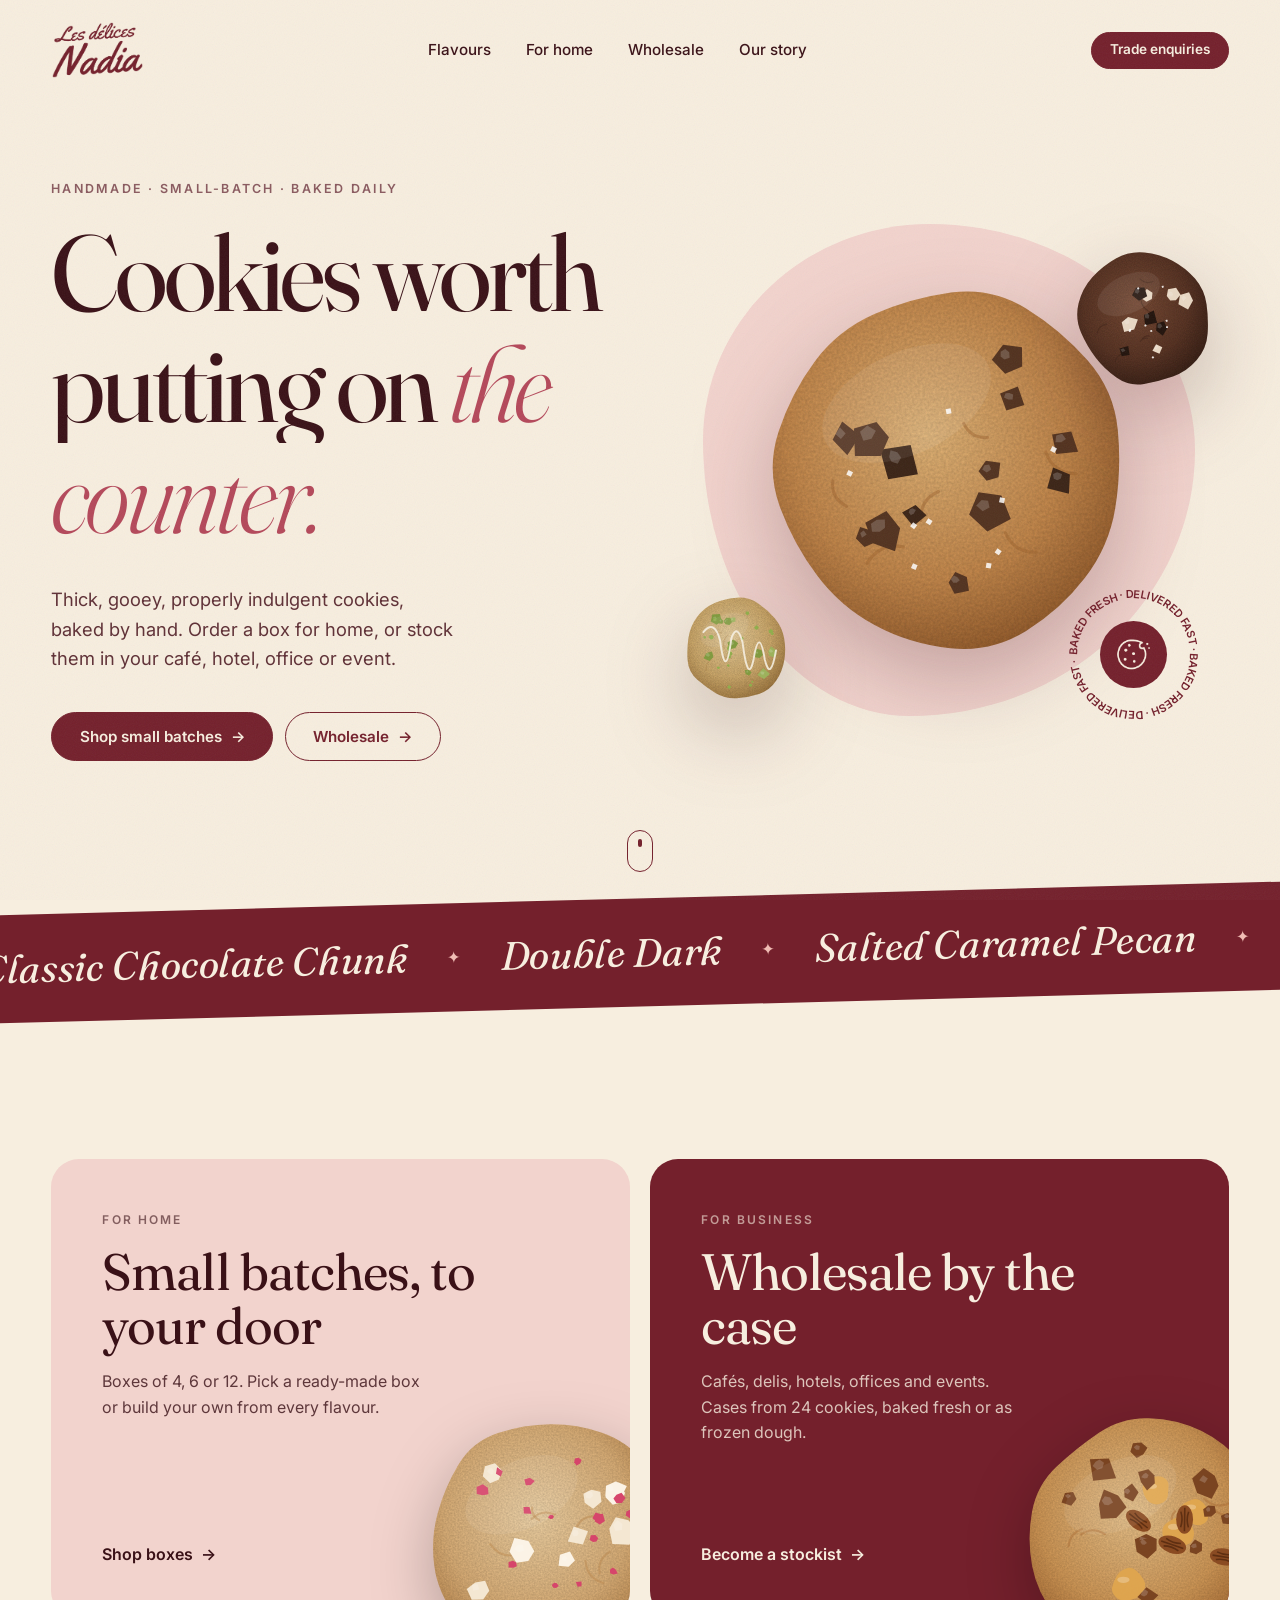
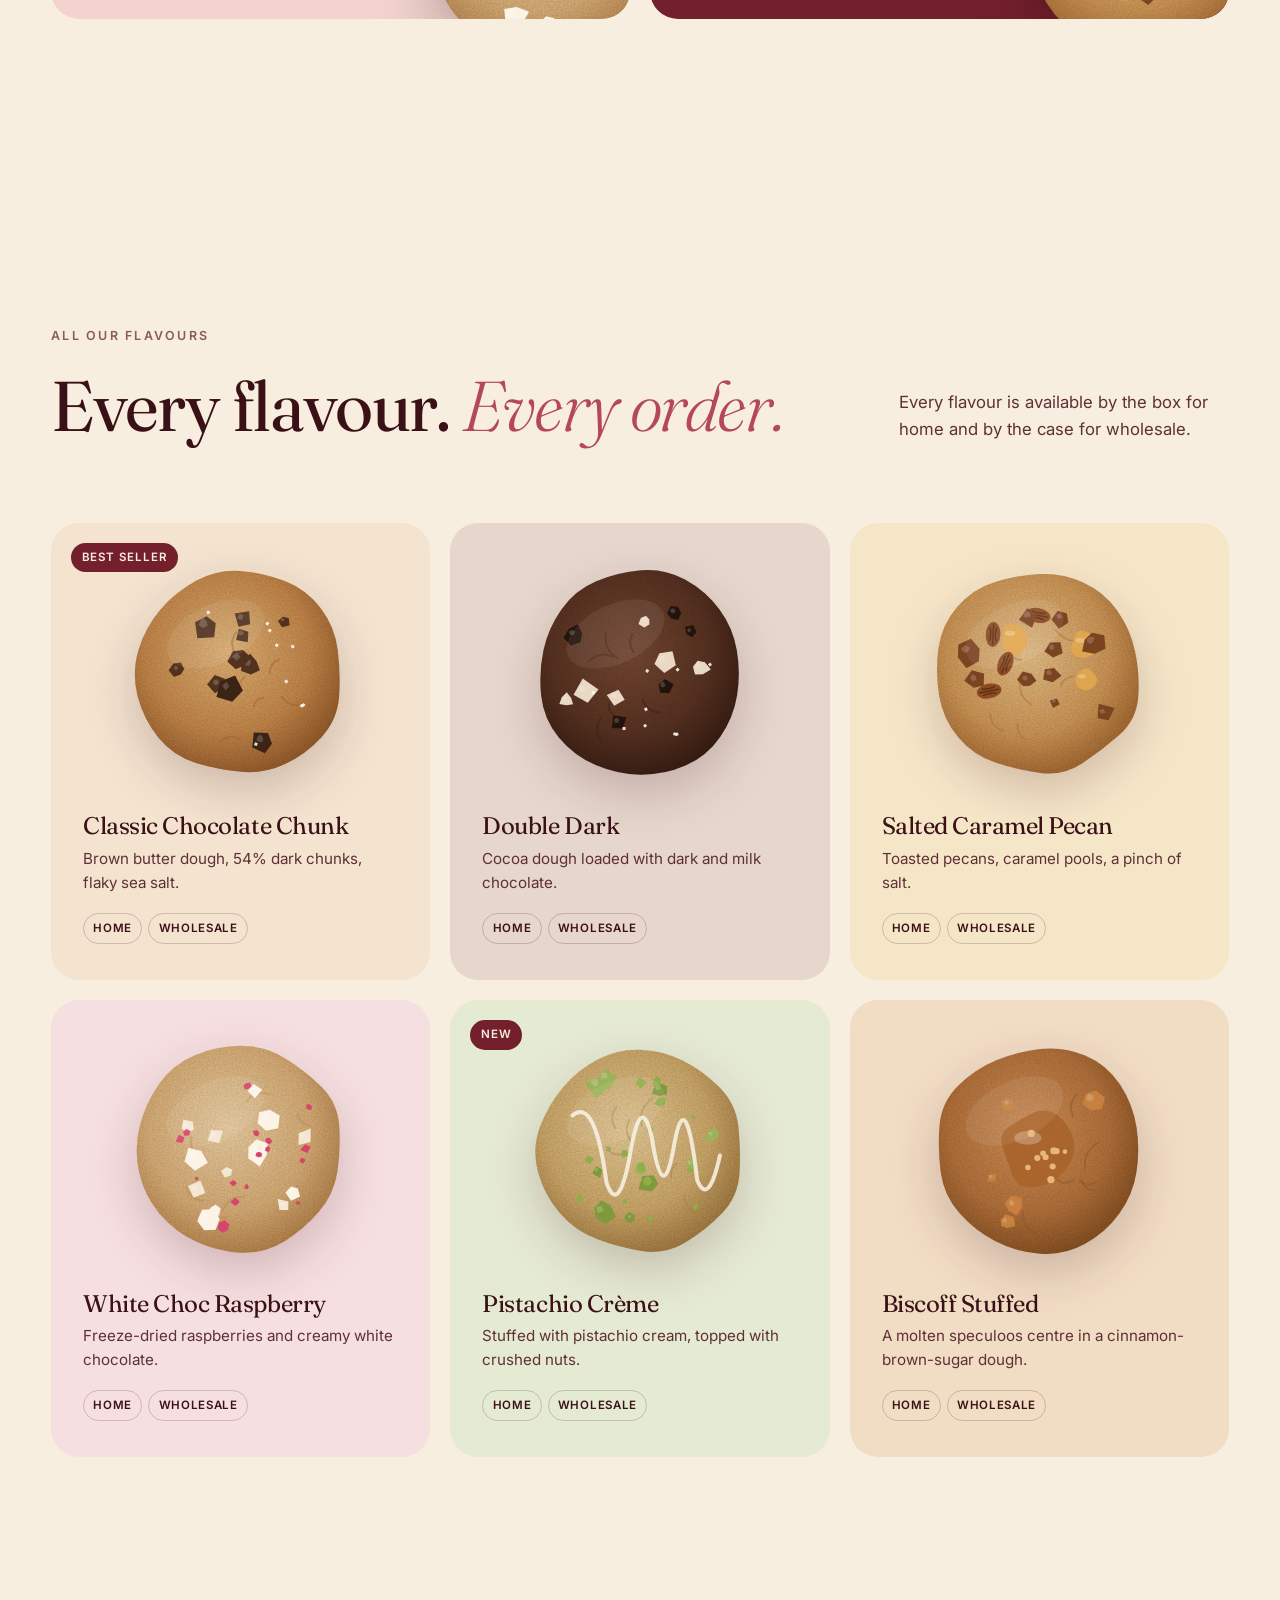
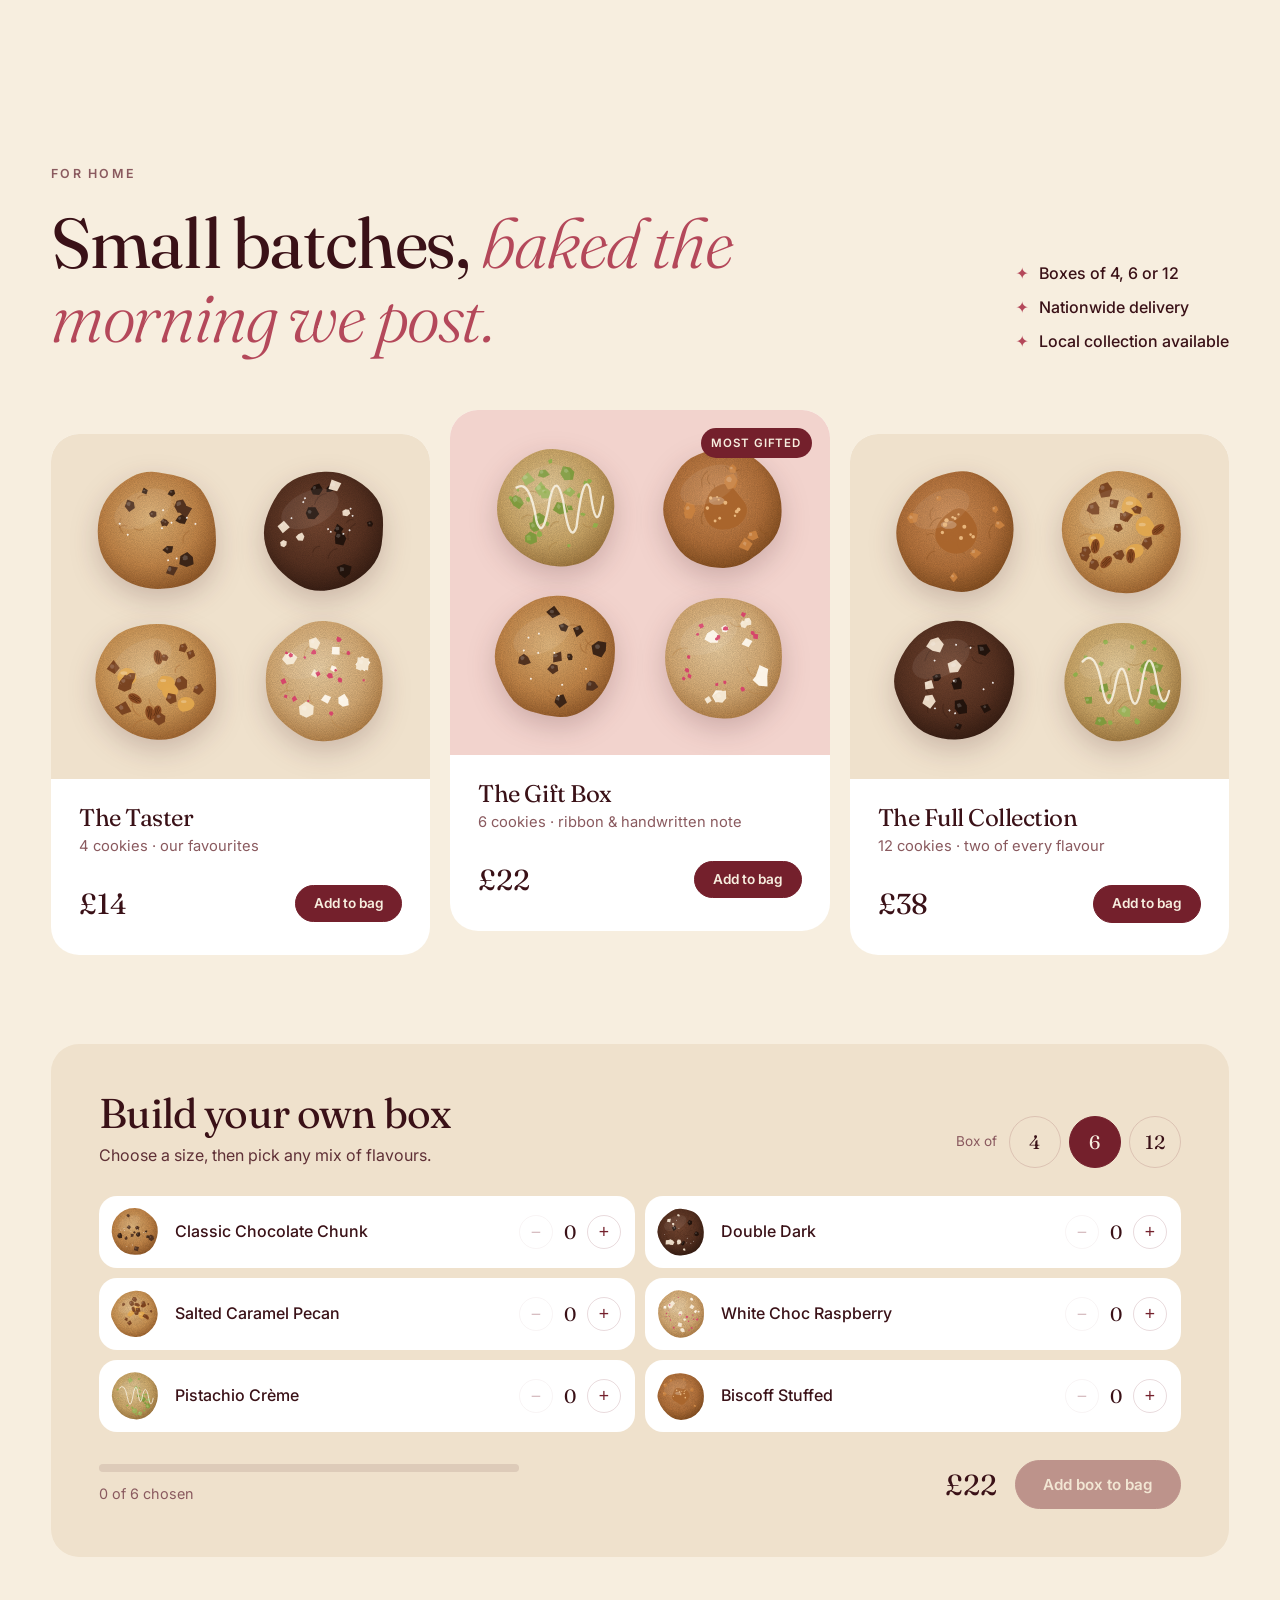
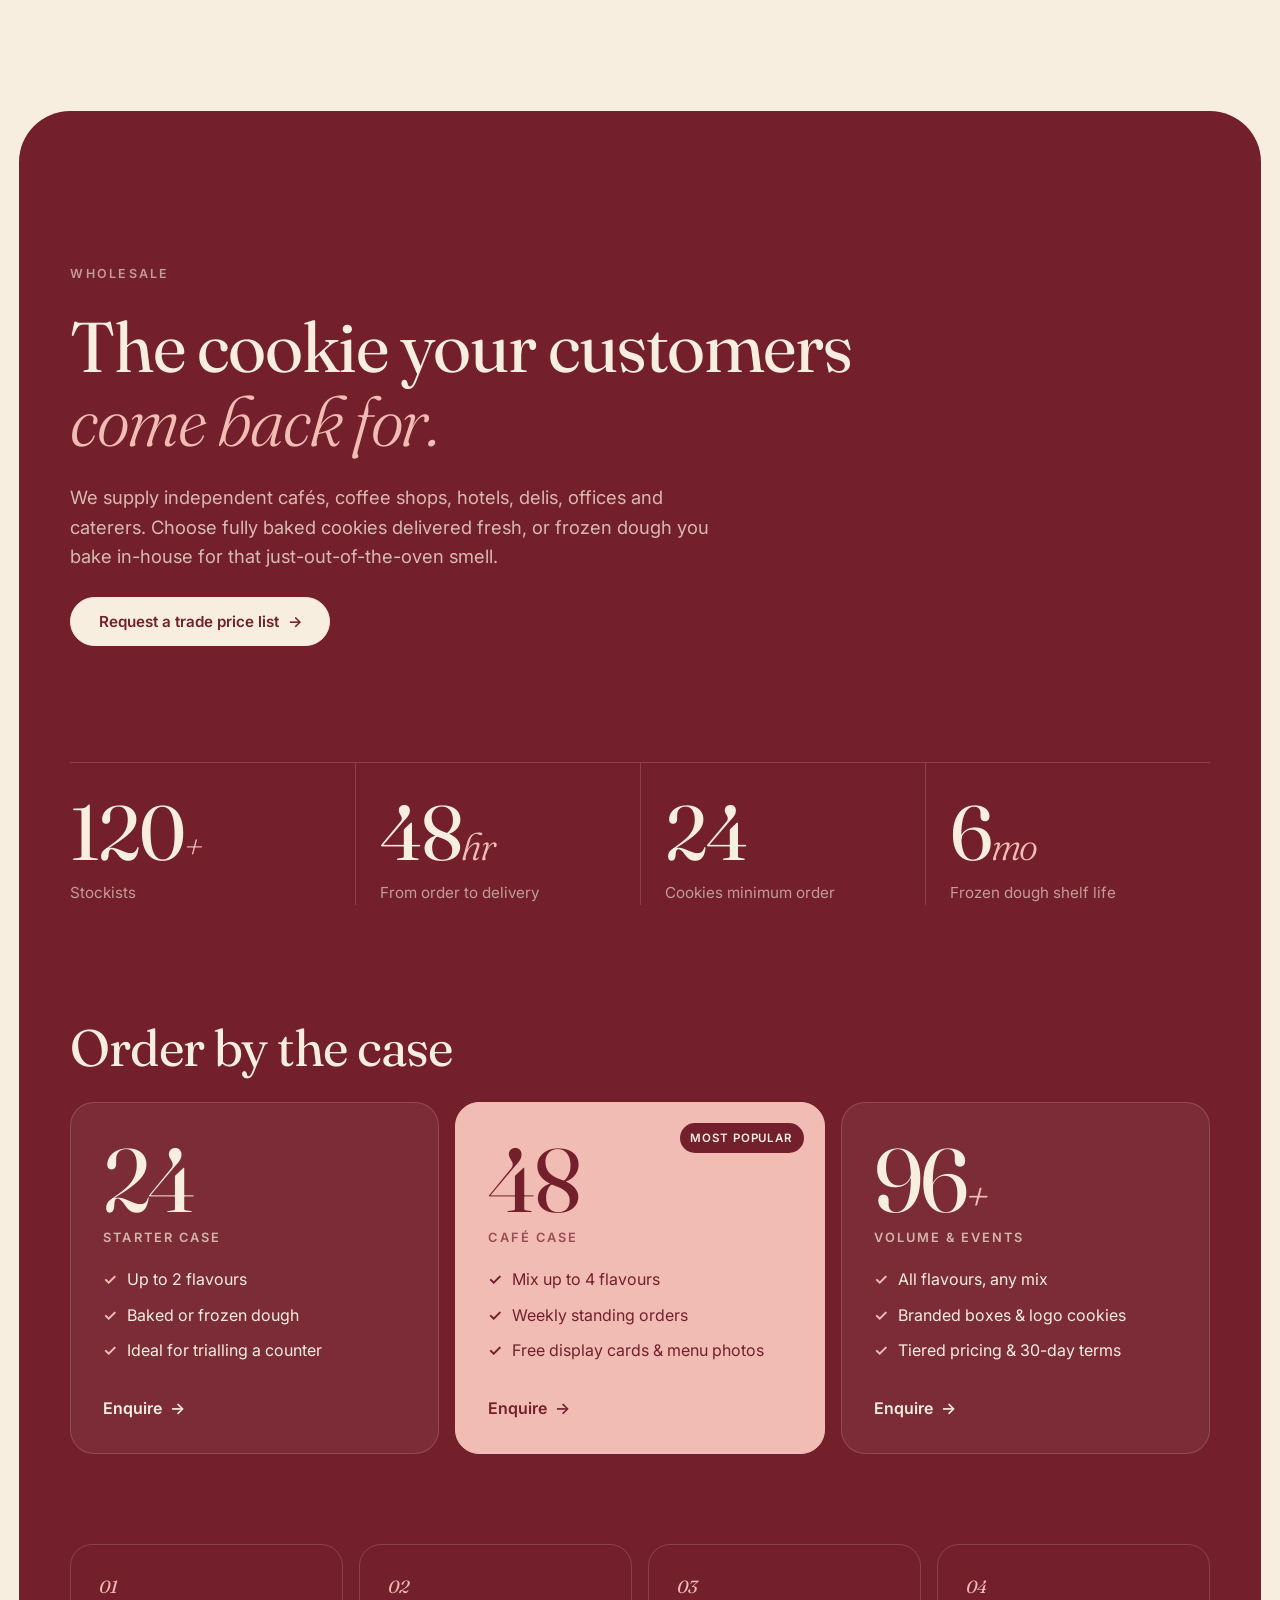
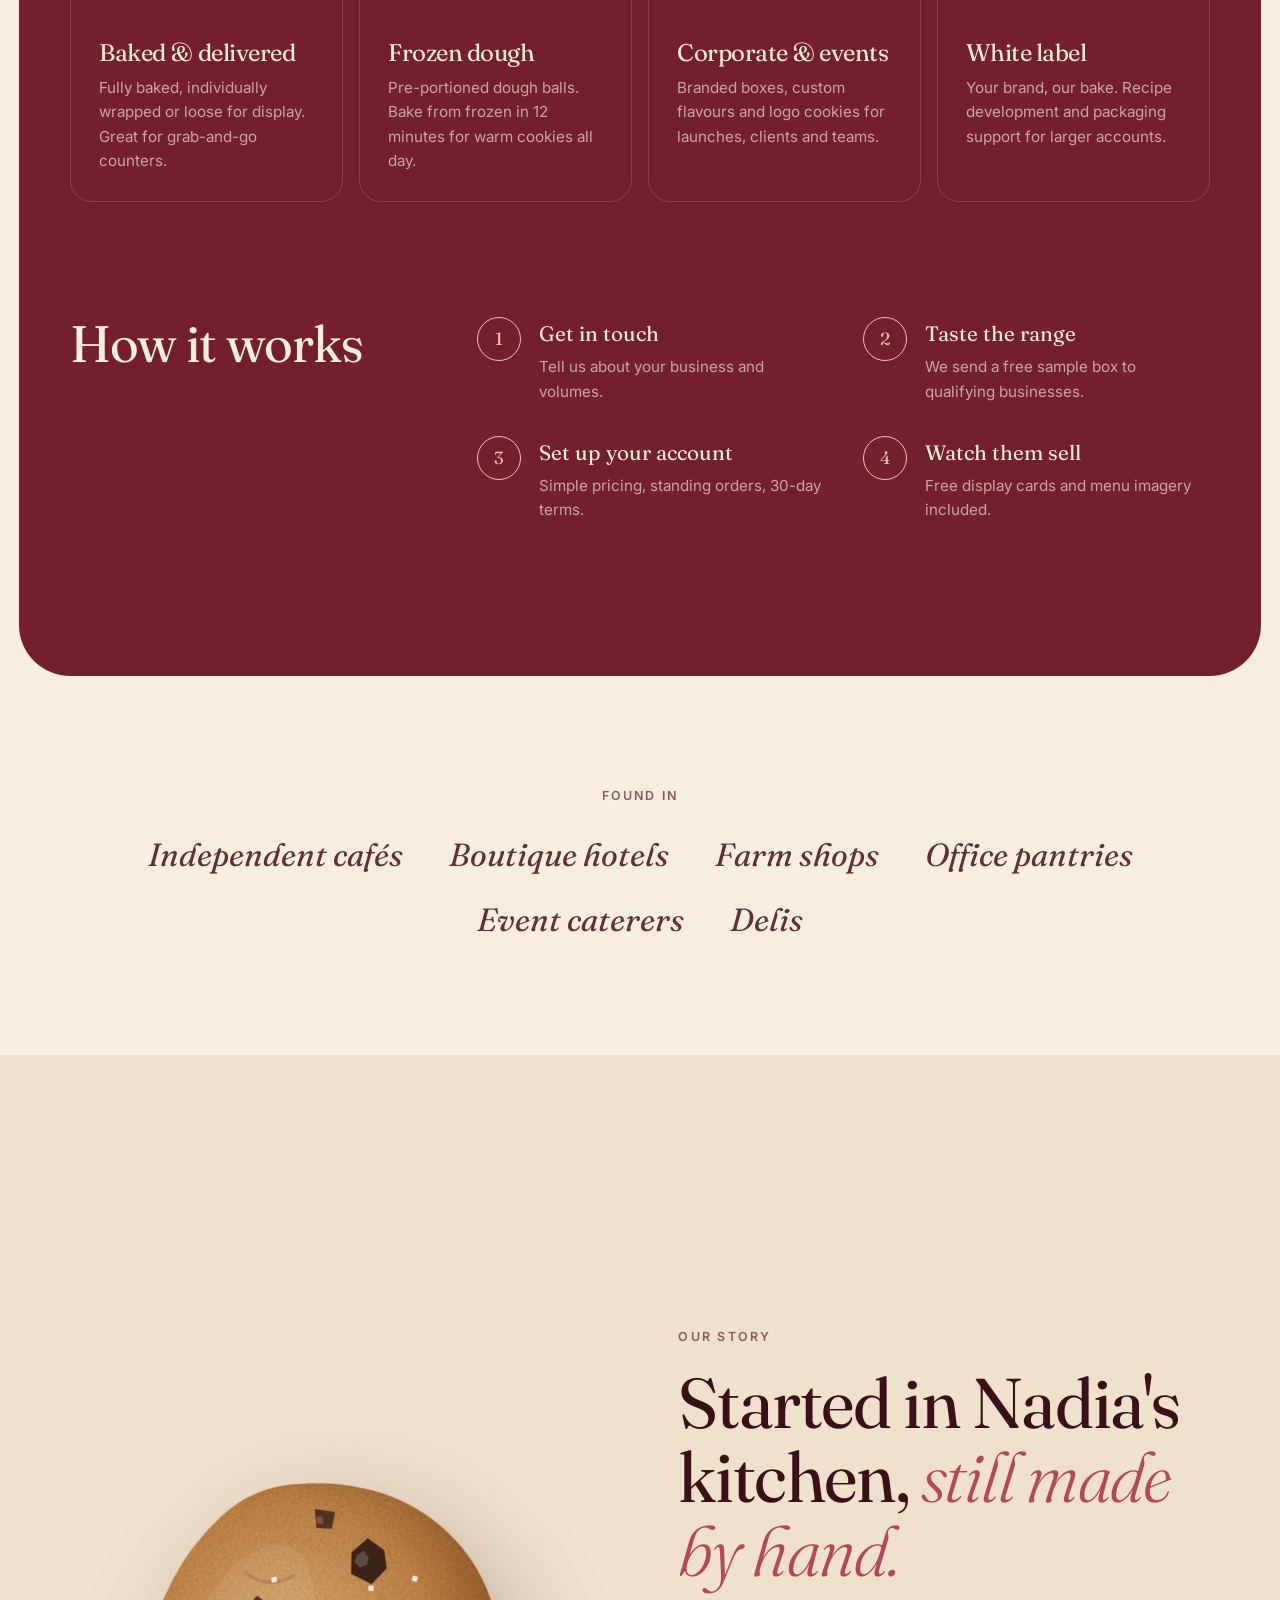
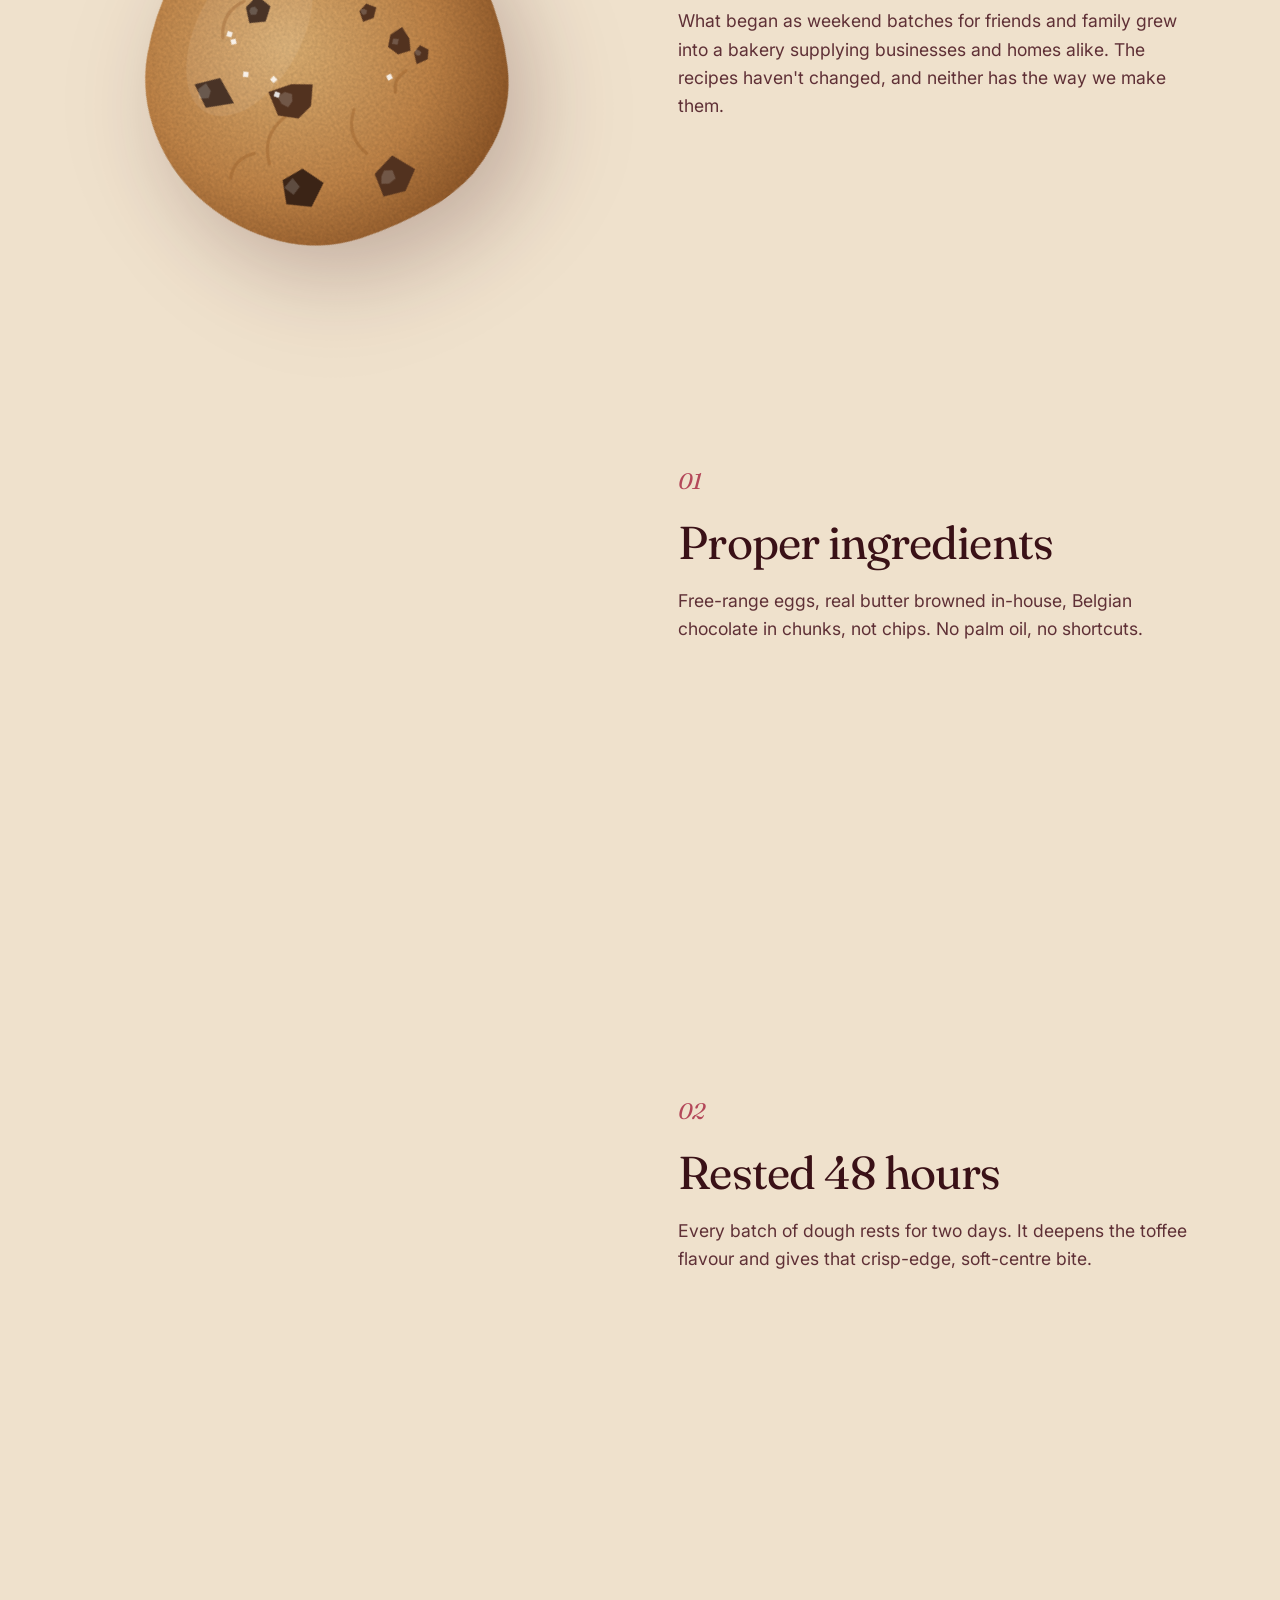
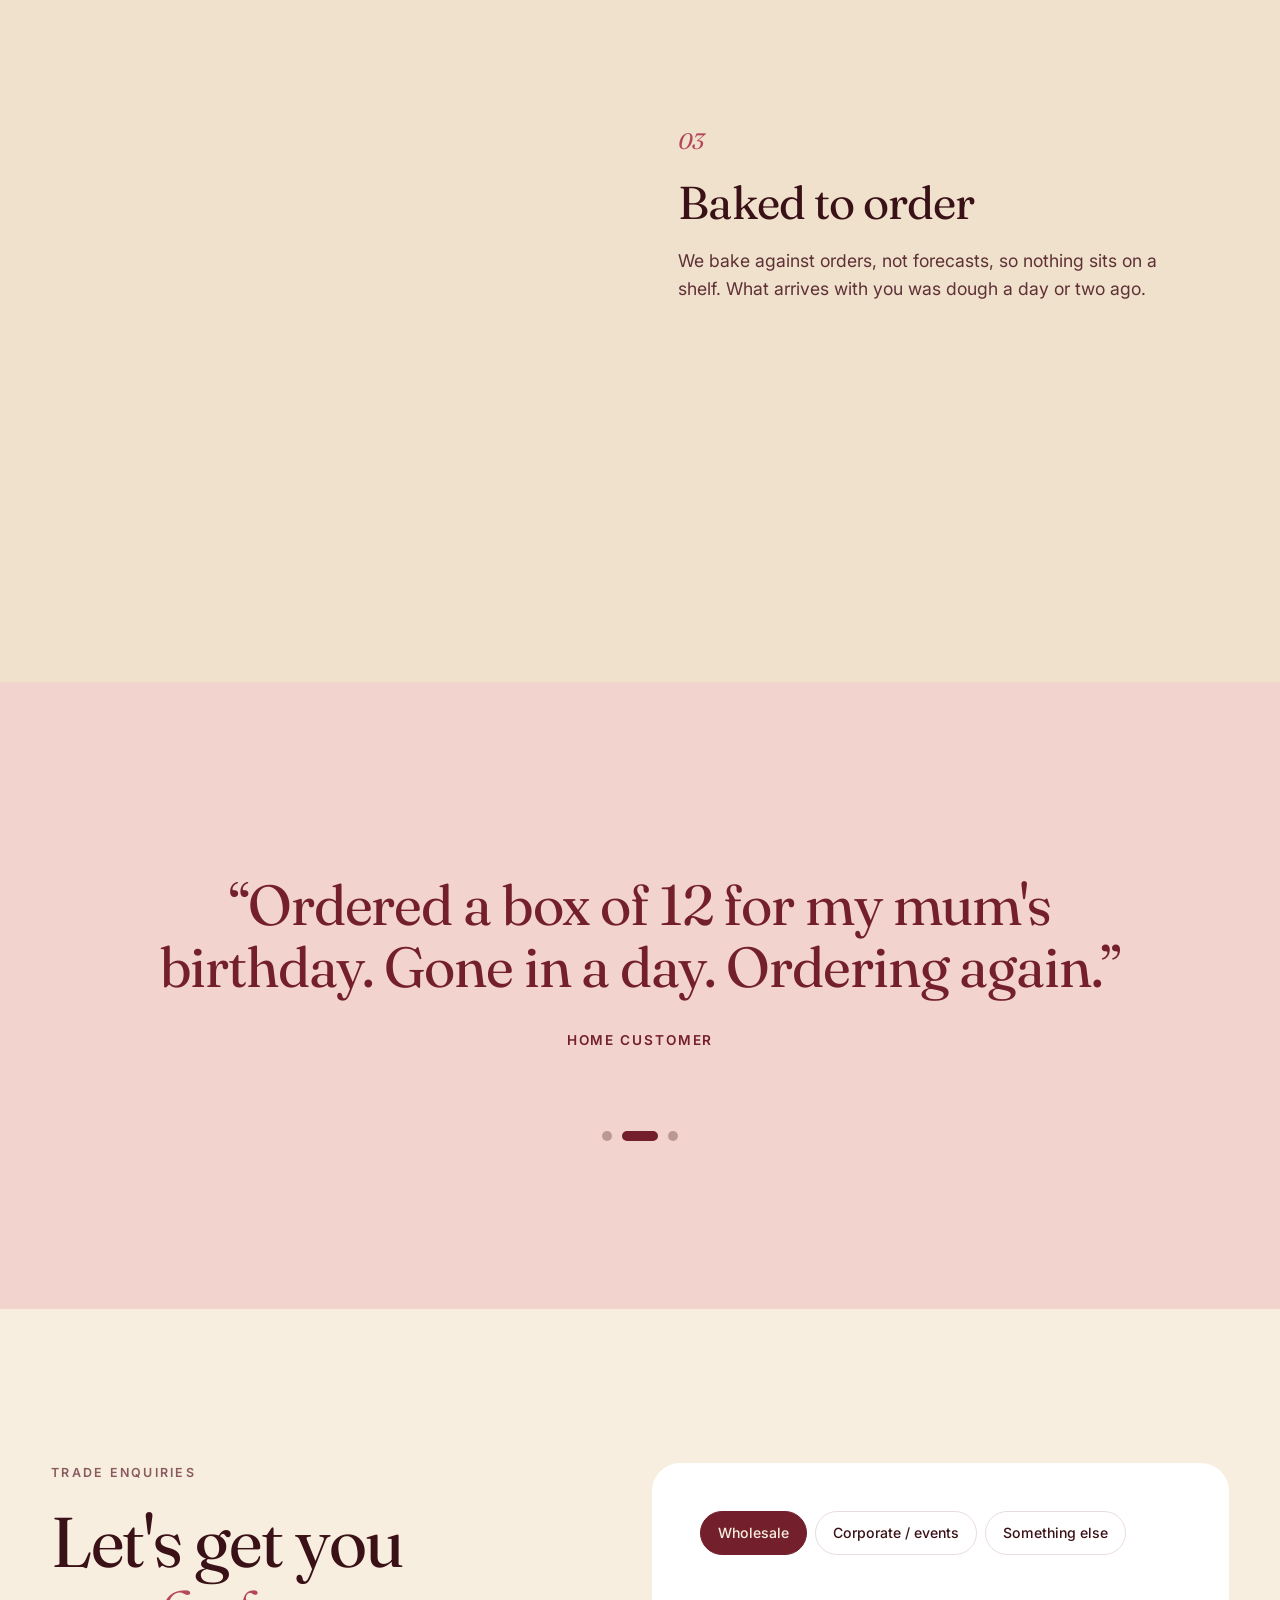
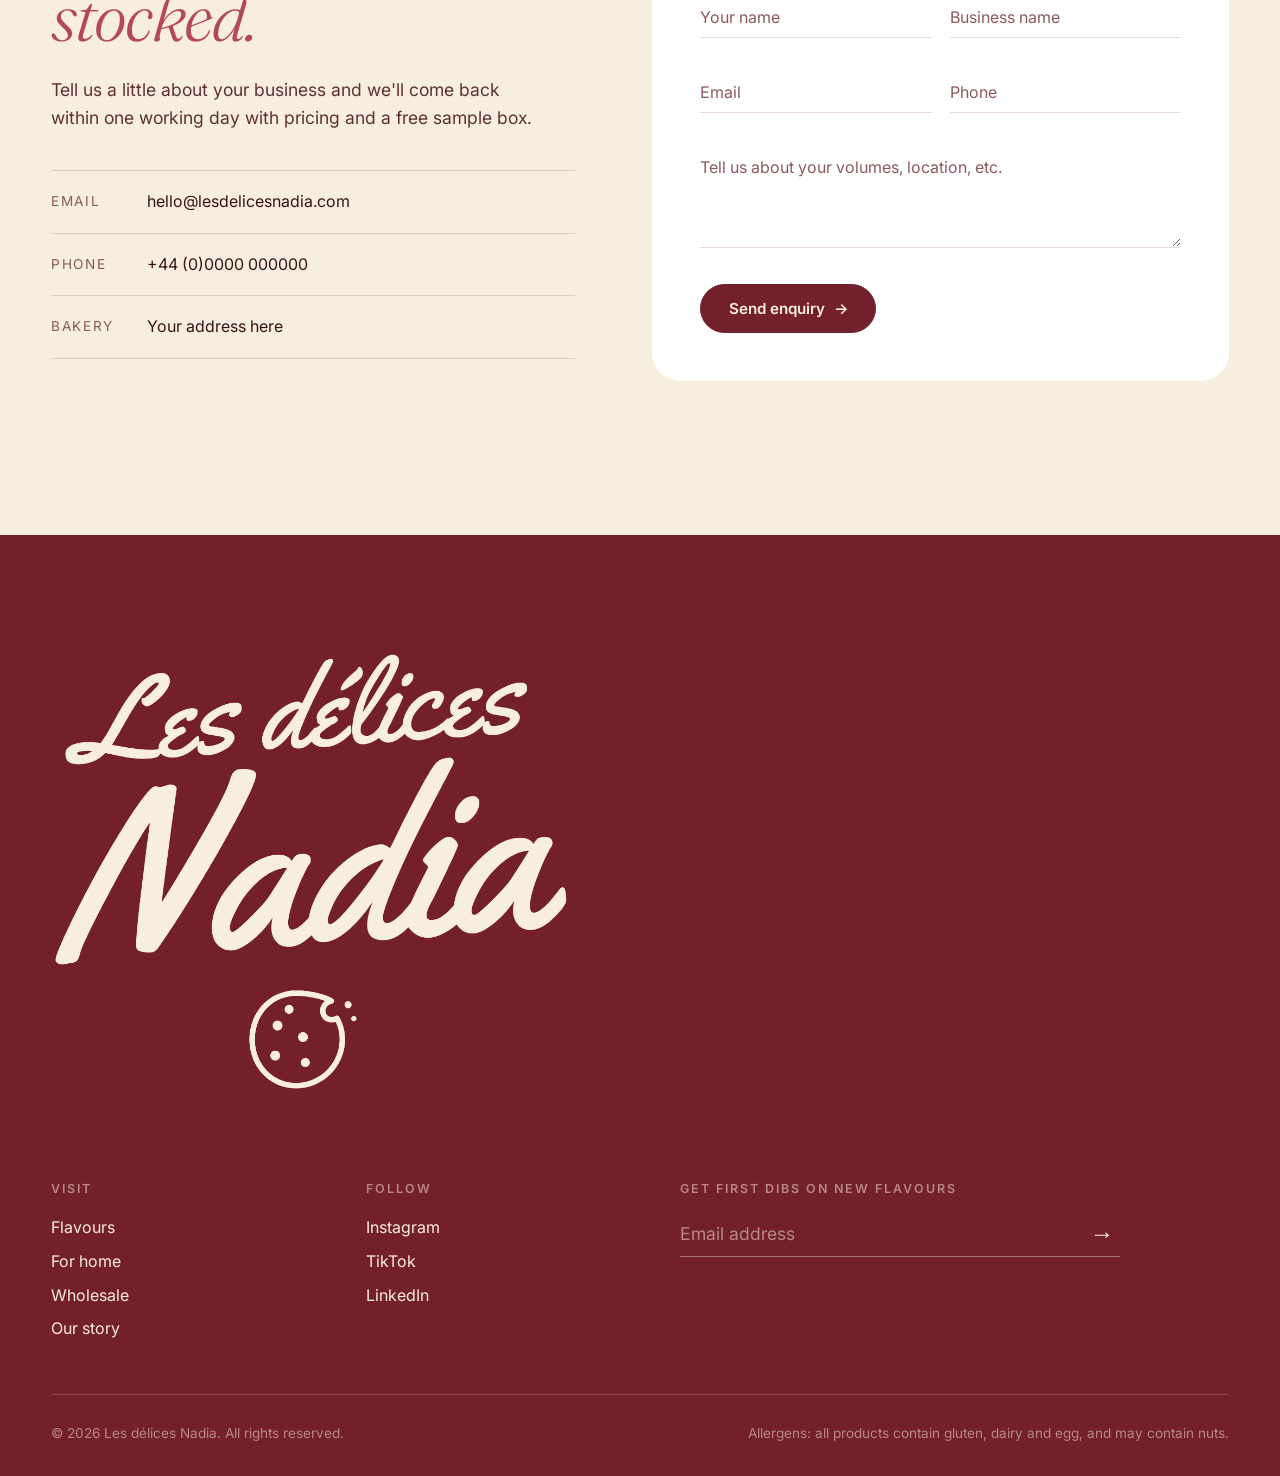
==== index.html @ d11af2ef "Apply Les délices Nadia logo and burgundy/cream brand palette - Extract wordmark, cookie icon and fu" ====
<!doctype html>
<html lang="en">
<head>
  <meta charset="utf-8">
  <meta name="viewport" content="width=device-width, initial-scale=1">
  <title>Les délices Nadia — Handmade cookies for home &amp; business</title>
  <meta name="description" content="Handmade, small-batch cookies from Les délices Nadia. Order a box for home, or stock them in your café, hotel, office or event with our wholesale range.">
  <link rel="preconnect" href="https://fonts.googleapis.com">
  <link rel="preconnect" href="https://fonts.gstatic.com" crossorigin>
  <link href="https://fonts.googleapis.com/css2?family=Fraunces:ital,opsz,wght@0,9..144,300..800;1,9..144,300..800&family=Inter:wght@400;500;600&display=swap" rel="stylesheet">
  <link rel="stylesheet" href="styles.css">
  <link rel="icon" type="image/png" href="assets/favicon.png">
  <link rel="apple-touch-icon" href="assets/apple-touch-icon.png">
  <meta name="theme-color" content="#74202c">
</head>
<body>

  <!-- Intro loader -->
  <div class="loader" aria-hidden="true">
    <span class="logo-mark logo-mark--word loader__word"></span>
    <span class="logo-mark logo-mark--icon loader__icon"></span>
  </div>

  <!-- Navigation -->
  <header class="nav" id="top">
    <a href="#top" class="nav__logo" aria-label="Les délices Nadia, back to top"><span class="logo-mark logo-mark--word"></span></a>
    <nav class="nav__links" aria-label="Main">
      <a href="#flavours">Flavours</a>
      <a href="#home">For home</a>
      <a href="#wholesale">Wholesale</a>
      <a href="#story">Our story</a>
    </nav>
    <a href="#contact" class="btn btn--dark btn--sm nav__cta">Trade enquiries</a>
    <button class="nav__burger" aria-label="Open menu" aria-expanded="false"><span></span><span></span></button>
  </header>

  <div class="menu" aria-hidden="true">
    <a href="#flavours">Flavours</a>
    <a href="#home">For home</a>
    <a href="#wholesale">Wholesale</a>
    <a href="#story">Our story</a>
    <a href="#contact">Trade enquiries</a>
  </div>

  <main>
    <!-- Hero -->
    <section class="hero">
      <div class="hero__copy">
        <p class="eyebrow reveal">Handmade · Small-batch · Baked daily</p>
        <h1 class="hero__title">
          <span class="line"><span>Cookies worth</span></span>
          <span class="line"><span>putting on <em>the</em></span></span>
          <span class="line"><span><em>counter.</em></span></span>
        </h1>
        <p class="hero__lede reveal">Thick, gooey, properly indulgent cookies, baked by hand. Order a box for home, or stock them in your café, hotel, office or event.</p>
        <div class="hero__ctas reveal">
          <a href="#home" class="btn btn--dark">Shop small batches <span class="arrow">→</span></a>
          <a href="#wholesale" class="btn btn--ghost">Wholesale <span class="arrow">→</span></a>
        </div>
      </div>
      <div class="hero__visual">
        <div class="hero__blob"></div>
        <div class="hero__cookie hero__cookie--main" data-cookie="classic" data-size="420"></div>
        <div class="hero__cookie hero__cookie--a" data-cookie="double" data-size="150"></div>
        <div class="hero__cookie hero__cookie--b" data-cookie="pistachio" data-size="110"></div>
        <div class="hero__badge">
          <svg viewBox="0 0 200 200" class="hero__badge-text">
            <defs><path id="circle" d="M100,100 m-78,0 a78,78 0 1,1 156,0 a78,78 0 1,1 -156,0"/></defs>
            <text textLength="485" lengthAdjust="spacing"><textPath href="#circle" textLength="485" lengthAdjust="spacing">baked fresh · delivered fast · baked fresh · delivered fast ·</textPath></text>
          </svg>
          <span class="hero__badge-mid"><span class="logo-mark logo-mark--icon"></span></span>
        </div>
      </div>
      <a href="#paths" class="hero__scroll" aria-label="Scroll down"><span></span></a>
    </section>

    <!-- Marquee -->
    <div class="marquee" aria-hidden="true">
      <div class="marquee__track">
        <span>Classic Chocolate Chunk</span><i>✦</i>
        <span>Double Dark</span><i>✦</i>
        <span>Salted Caramel Pecan</span><i>✦</i>
        <span>White Choc Raspberry</span><i>✦</i>
        <span>Pistachio Crème</span><i>✦</i>
        <span>Biscoff Stuffed</span><i>✦</i>
        <span>Classic Chocolate Chunk</span><i>✦</i>
        <span>Double Dark</span><i>✦</i>
        <span>Salted Caramel Pecan</span><i>✦</i>
        <span>White Choc Raspberry</span><i>✦</i>
        <span>Pistachio Crème</span><i>✦</i>
        <span>Biscoff Stuffed</span><i>✦</i>
      </div>
    </div>

    <!-- Two paths -->
    <section class="paths" id="paths">
      <a href="#home" class="path path--home reveal">
        <span class="path__tag">For home</span>
        <h2>Small batches, to your door</h2>
        <p>Boxes of 4, 6 or 12. Pick a ready-made box or build your own from every flavour.</p>
        <span class="path__link">Shop boxes <span class="arrow">→</span></span>
        <div class="path__cookie" data-cookie="raspberry" data-size="220"></div>
      </a>
      <a href="#wholesale" class="path path--trade reveal">
        <span class="path__tag">For business</span>
        <h2>Wholesale by the case</h2>
        <p>Cafés, delis, hotels, offices and events. Cases from 24 cookies, baked fresh or as frozen dough.</p>
        <span class="path__link">Become a stockist <span class="arrow">→</span></span>
        <div class="path__cookie" data-cookie="caramel" data-size="220"></div>
      </a>
    </section>

    <!-- All flavours -->
    <section class="cookies" id="flavours">
      <div class="section-head section-head--split">
        <div>
          <p class="eyebrow reveal">All our flavours</p>
          <h2 class="reveal">Every flavour. <em>Every order.</em></h2>
        </div>
        <p class="section-head__note reveal">Every flavour is available by the box for home and by the case for wholesale.</p>
      </div>
      <div class="cookie-grid">
        <article class="cookie-card reveal" style="--tint:#f3e3cf">
          <div class="cookie-card__img" data-cookie="classic" data-size="220"></div>
          <h3>Classic Chocolate Chunk</h3>
          <p>Brown butter dough, 54% dark chunks, flaky sea salt.</p>
          <div class="cookie-card__avail"><span>Home</span><span>Wholesale</span></div>
          <span class="cookie-card__tag">Best seller</span>
        </article>
        <article class="cookie-card reveal" style="--tint:#e6d6cc">
          <div class="cookie-card__img" data-cookie="double" data-size="220"></div>
          <h3>Double Dark</h3>
          <p>Cocoa dough loaded with dark and milk chocolate.</p>
          <div class="cookie-card__avail"><span>Home</span><span>Wholesale</span></div>
        </article>
        <article class="cookie-card reveal" style="--tint:#f6e6c8">
          <div class="cookie-card__img" data-cookie="caramel" data-size="220"></div>
          <h3>Salted Caramel Pecan</h3>
          <p>Toasted pecans, caramel pools, a pinch of salt.</p>
          <div class="cookie-card__avail"><span>Home</span><span>Wholesale</span></div>
        </article>
        <article class="cookie-card reveal" style="--tint:#f6dfe0">
          <div class="cookie-card__img" data-cookie="raspberry" data-size="220"></div>
          <h3>White Choc Raspberry</h3>
          <p>Freeze-dried raspberries and creamy white chocolate.</p>
          <div class="cookie-card__avail"><span>Home</span><span>Wholesale</span></div>
        </article>
        <article class="cookie-card reveal" style="--tint:#e5ead3">
          <div class="cookie-card__img" data-cookie="pistachio" data-size="220"></div>
          <h3>Pistachio Crème</h3>
          <p>Stuffed with pistachio cream, topped with crushed nuts.</p>
          <div class="cookie-card__avail"><span>Home</span><span>Wholesale</span></div>
          <span class="cookie-card__tag">New</span>
        </article>
        <article class="cookie-card reveal" style="--tint:#f1dcc4">
          <div class="cookie-card__img" data-cookie="biscoff" data-size="220"></div>
          <h3>Biscoff Stuffed</h3>
          <p>A molten speculoos centre in a cinnamon-brown-sugar dough.</p>
          <div class="cookie-card__avail"><span>Home</span><span>Wholesale</span></div>
        </article>
      </div>
    </section>

    <!-- ============ FOR HOME (consumers, small batches) ============ -->
    <section class="shop" id="home">
      <div class="section-head section-head--split">
        <div>
          <p class="eyebrow reveal">For home</p>
          <h2 class="reveal">Small batches, <em>baked the morning we post.</em></h2>
        </div>
        <ul class="perks reveal">
          <li>Boxes of 4, 6 or 12</li>
          <li>Nationwide delivery</li>
          <li>Local collection available</li>
        </ul>
      </div>

      <div class="box-grid">
        <article class="box reveal">
          <div class="box__visual">
            <div data-cookie="classic" data-size="120"></div>
            <div data-cookie="double" data-size="120"></div>
            <div data-cookie="caramel" data-size="120"></div>
            <div data-cookie="raspberry" data-size="120"></div>
          </div>
          <div class="box__info">
            <h3>The Taster</h3>
            <p>4 cookies · our favourites</p>
            <div class="box__foot"><span class="box__price">£14</span><button class="btn btn--dark btn--sm add-btn" data-name="The Taster">Add to bag</button></div>
          </div>
        </article>
        <article class="box box--featured reveal">
          <span class="box__ribbon">Most gifted</span>
          <div class="box__visual">
            <div data-cookie="pistachio" data-size="120"></div>
            <div data-cookie="biscoff" data-size="120"></div>
            <div data-cookie="classic" data-size="120"></div>
            <div data-cookie="raspberry" data-size="120"></div>
          </div>
          <div class="box__info">
            <h3>The Gift Box</h3>
            <p>6 cookies · ribbon &amp; handwritten note</p>
            <div class="box__foot"><span class="box__price">£22</span><button class="btn btn--dark btn--sm add-btn" data-name="The Gift Box">Add to bag</button></div>
          </div>
        </article>
        <article class="box reveal">
          <div class="box__visual">
            <div data-cookie="biscoff" data-size="120"></div>
            <div data-cookie="caramel" data-size="120"></div>
            <div data-cookie="double" data-size="120"></div>
            <div data-cookie="pistachio" data-size="120"></div>
          </div>
          <div class="box__info">
            <h3>The Full Collection</h3>
            <p>12 cookies · two of every flavour</p>
            <div class="box__foot"><span class="box__price">£38</span><button class="btn btn--dark btn--sm add-btn" data-name="The Full Collection">Add to bag</button></div>
          </div>
        </article>
      </div>

      <!-- Build your own box -->
      <div class="builder reveal" id="builder">
        <div class="builder__head">
          <div>
            <h3>Build your own box</h3>
            <p>Choose a size, then pick any mix of flavours.</p>
          </div>
          <div class="builder__sizes" role="radiogroup" aria-label="Box size">
            <label><input type="radio" name="size" value="4" data-price="15"><span>4</span></label>
            <label><input type="radio" name="size" value="6" data-price="22" checked><span>6</span></label>
            <label><input type="radio" name="size" value="12" data-price="40"><span>12</span></label>
          </div>
        </div>
        <ul class="builder__list">
          <li data-flavour="Classic Chocolate Chunk"><div data-cookie="classic" data-size="56"></div><span>Classic Chocolate Chunk</span><div class="qty"><button aria-label="Remove one">−</button><output>0</output><button aria-label="Add one">+</button></div></li>
          <li data-flavour="Double Dark"><div data-cookie="double" data-size="56"></div><span>Double Dark</span><div class="qty"><button aria-label="Remove one">−</button><output>0</output><button aria-label="Add one">+</button></div></li>
          <li data-flavour="Salted Caramel Pecan"><div data-cookie="caramel" data-size="56"></div><span>Salted Caramel Pecan</span><div class="qty"><button aria-label="Remove one">−</button><output>0</output><button aria-label="Add one">+</button></div></li>
          <li data-flavour="White Choc Raspberry"><div data-cookie="raspberry" data-size="56"></div><span>White Choc Raspberry</span><div class="qty"><button aria-label="Remove one">−</button><output>0</output><button aria-label="Add one">+</button></div></li>
          <li data-flavour="Pistachio Crème"><div data-cookie="pistachio" data-size="56"></div><span>Pistachio Crème</span><div class="qty"><button aria-label="Remove one">−</button><output>0</output><button aria-label="Add one">+</button></div></li>
          <li data-flavour="Biscoff Stuffed"><div data-cookie="biscoff" data-size="56"></div><span>Biscoff Stuffed</span><div class="qty"><button aria-label="Remove one">−</button><output>0</output><button aria-label="Add one">+</button></div></li>
        </ul>
        <div class="builder__foot">
          <div class="builder__progress">
            <div class="builder__bar"><span></span></div>
            <p class="builder__status">0 of 6 chosen</p>
          </div>
          <div class="builder__buy">
            <span class="box__price builder__price">£22</span>
            <button class="btn btn--dark builder__add" disabled>Add box to bag</button>
          </div>
        </div>
      </div>
    </section>

    <!-- ============ WHOLESALE (businesses) ============ -->
    <section class="wholesale" id="wholesale">
      <div class="wholesale__intro">
        <p class="eyebrow eyebrow--light reveal">Wholesale</p>
        <h2 class="reveal">The cookie your customers <em>come back for.</em></h2>
        <p class="reveal">We supply independent cafés, coffee shops, hotels, delis, offices and caterers. Choose fully baked cookies delivered fresh, or frozen dough you bake in-house for that just-out-of-the-oven smell.</p>
        <a href="#contact" class="btn btn--light reveal">Request a trade price list <span class="arrow">→</span></a>
      </div>

      <div class="stats">
        <div class="stat reveal"><span class="stat__num" data-count="120">0</span><span class="stat__plus">+</span><p>Stockists</p></div>
        <div class="stat reveal"><span class="stat__num" data-count="48">0</span><span class="stat__plus">hr</span><p>From order to delivery</p></div>
        <div class="stat reveal"><span class="stat__num" data-count="24">0</span><p>Cookies minimum order</p></div>
        <div class="stat reveal"><span class="stat__num" data-count="6">0</span><span class="stat__plus">mo</span><p>Frozen dough shelf life</p></div>
      </div>

      <h3 class="wholesale__sub reveal">Order by the case</h3>
      <div class="cases">
        <article class="case reveal">
          <span class="case__size">24</span>
          <h4>Starter case</h4>
          <ul>
            <li>Up to 2 flavours</li>
            <li>Baked or frozen dough</li>
            <li>Ideal for trialling a counter</li>
          </ul>
          <a href="#contact" class="case__link" data-case="Starter case (24)">Enquire <span class="arrow">→</span></a>
        </article>
        <article class="case case--featured reveal">
          <span class="case__badge">Most popular</span>
          <span class="case__size">48</span>
          <h4>Café case</h4>
          <ul>
            <li>Mix up to 4 flavours</li>
            <li>Weekly standing orders</li>
            <li>Free display cards &amp; menu photos</li>
          </ul>
          <a href="#contact" class="case__link" data-case="Café case (48)">Enquire <span class="arrow">→</span></a>
        </article>
        <article class="case reveal">
          <span class="case__size">96<small>+</small></span>
          <h4>Volume &amp; events</h4>
          <ul>
            <li>All flavours, any mix</li>
            <li>Branded boxes &amp; logo cookies</li>
            <li>Tiered pricing &amp; 30-day terms</li>
          </ul>
          <a href="#contact" class="case__link" data-case="Volume & events (96+)">Enquire <span class="arrow">→</span></a>
        </article>
      </div>

      <div class="offer">
        <div class="offer__item reveal">
          <span class="offer__num">01</span>
          <h3>Baked &amp; delivered</h3>
          <p>Fully baked, individually wrapped or loose for display. Great for grab-and-go counters.</p>
        </div>
        <div class="offer__item reveal">
          <span class="offer__num">02</span>
          <h3>Frozen dough</h3>
          <p>Pre-portioned dough balls. Bake from frozen in 12 minutes for warm cookies all day.</p>
        </div>
        <div class="offer__item reveal">
          <span class="offer__num">03</span>
          <h3>Corporate &amp; events</h3>
          <p>Branded boxes, custom flavours and logo cookies for launches, clients and teams.</p>
        </div>
        <div class="offer__item reveal">
          <span class="offer__num">04</span>
          <h3>White label</h3>
          <p>Your brand, our bake. Recipe development and packaging support for larger accounts.</p>
        </div>
      </div>

      <div class="steps">
        <h3 class="steps__title reveal">How it works</h3>
        <ol>
          <li class="reveal"><span>1</span><div><strong>Get in touch</strong><p>Tell us about your business and volumes.</p></div></li>
          <li class="reveal"><span>2</span><div><strong>Taste the range</strong><p>We send a free sample box to qualifying businesses.</p></div></li>
          <li class="reveal"><span>3</span><div><strong>Set up your account</strong><p>Simple pricing, standing orders, 30-day terms.</p></div></li>
          <li class="reveal"><span>4</span><div><strong>Watch them sell</strong><p>Free display cards and menu imagery included.</p></div></li>
        </ol>
      </div>
    </section>

    <!-- Found in -->
    <section class="trusted">
      <p class="eyebrow reveal">Found in</p>
      <div class="trusted__row reveal">
        <span>Independent cafés</span><span>Boutique hotels</span><span>Farm shops</span><span>Office pantries</span><span>Event caterers</span><span>Delis</span>
      </div>
    </section>

    <!-- Story -->
    <section class="story" id="story">
      <div class="story__sticky">
        <div class="story__cookie" data-cookie="classic" data-size="360"></div>
      </div>
      <div class="story__steps">
        <div class="story__step reveal">
          <p class="eyebrow">Our story</p>
          <h2>Started in Nadia's kitchen, <em>still made by hand.</em></h2>
          <p>What began as weekend batches for friends and family grew into a bakery supplying businesses and homes alike. The recipes haven't changed, and neither has the way we make them.</p>
        </div>
        <div class="story__step reveal">
          <span class="story__num">01</span>
          <h3>Proper ingredients</h3>
          <p>Free-range eggs, real butter browned in-house, Belgian chocolate in chunks, not chips. No palm oil, no shortcuts.</p>
        </div>
        <div class="story__step reveal">
          <span class="story__num">02</span>
          <h3>Rested 48 hours</h3>
          <p>Every batch of dough rests for two days. It deepens the toffee flavour and gives that crisp-edge, soft-centre bite.</p>
        </div>
        <div class="story__step reveal">
          <span class="story__num">03</span>
          <h3>Baked to order</h3>
          <p>We bake against orders, not forecasts, so nothing sits on a shelf. What arrives with you was dough a day or two ago.</p>
        </div>
      </div>
    </section>

    <!-- Testimonials -->
    <section class="quotes">
      <div class="quotes__inner">
        <div class="quote is-active">
          <blockquote>“They outsell everything else on our counter. Customers ask for them by name.”</blockquote>
          <cite>Owner, independent coffee shop</cite>
        </div>
        <div class="quote">
          <blockquote>“Ordered a box of 12 for my mum's birthday. Gone in a day. Ordering again.”</blockquote>
          <cite>Home customer</cite>
        </div>
        <div class="quote">
          <blockquote>“The frozen dough is a game-changer. Warm cookies all afternoon with zero waste.”</blockquote>
          <cite>Head chef, boutique hotel</cite>
        </div>
        <div class="quotes__dots" role="tablist" aria-label="Testimonials">
          <button class="is-active" aria-label="Testimonial 1"></button>
          <button aria-label="Testimonial 2"></button>
          <button aria-label="Testimonial 3"></button>
        </div>
      </div>
    </section>

    <!-- Contact -->
    <section class="contact" id="contact">
      <div class="contact__copy">
        <p class="eyebrow reveal">Trade enquiries</p>
        <h2 class="reveal">Let's get you <em>stocked.</em></h2>
        <p class="reveal">Tell us a little about your business and we'll come back within one working day with pricing and a free sample box.</p>
        <ul class="contact__details reveal">
          <li><span>Email</span><a href="mailto:hello@lesdelicesnadia.com">hello@lesdelicesnadia.com</a></li>
          <li><span>Phone</span><a href="tel:+440000000000">+44 (0)0000 000000</a></li>
          <li><span>Bakery</span>Your address here</li>
        </ul>
      </div>
      <form class="form reveal" novalidate>
        <div class="form__toggle" role="radiogroup" aria-label="Enquiry type">
          <label><input type="radio" name="type" value="wholesale" checked><span>Wholesale</span></label>
          <label><input type="radio" name="type" value="corporate"><span>Corporate / events</span></label>
          <label><input type="radio" name="type" value="other"><span>Something else</span></label>
        </div>
        <div class="form__row">
          <label class="field"><input type="text" name="name" placeholder=" " required><span>Your name</span></label>
          <label class="field"><input type="text" name="business" placeholder=" "><span>Business name</span></label>
        </div>
        <div class="form__row">
          <label class="field"><input type="email" name="email" placeholder=" " required><span>Email</span></label>
          <label class="field"><input type="tel" name="phone" placeholder=" "><span>Phone</span></label>
        </div>
        <label class="field"><textarea name="message" rows="4" placeholder=" "></textarea><span>Tell us about your volumes, location, etc.</span></label>
        <button type="submit" class="btn btn--dark">Send enquiry <span class="arrow">→</span></button>
        <p class="form__success" role="status" hidden>Thanks! We'll be in touch within one working day.</p>
      </form>
    </section>
  </main>

  <footer class="footer">
    <div class="footer__big"><span class="logo-mark logo-mark--full" role="img" aria-label="Les délices Nadia"></span></div>
    <div class="footer__cols">
      <div>
        <h4>Visit</h4>
        <a href="#flavours">Flavours</a><a href="#home">For home</a><a href="#wholesale">Wholesale</a><a href="#story">Our story</a>
      </div>
      <div>
        <h4>Follow</h4>
        <a href="#">Instagram</a><a href="#">TikTok</a><a href="#">LinkedIn</a>
      </div>
      <div class="footer__news">
        <h4>Get first dibs on new flavours</h4>
        <form class="news">
          <input type="email" placeholder="Email address" aria-label="Email address" required>
          <button type="submit" aria-label="Subscribe">→</button>
        </form>
      </div>
    </div>
    <div class="footer__base">
      <span>© <span id="year"></span> Les délices Nadia. All rights reserved.</span>
      <span>Allergens: all products contain gluten, dairy and egg, and may contain nuts.</span>
    </div>
  </footer>

  <div class="toast" role="status" aria-live="polite"></div>

  <script src="script.js"></script>
</body>
</html>
---- styles.css ----
/* ---------- Tokens ---------- */
:root {
  /* brand: from the Les délices Nadia logo */
  --burgundy: #74202c;
  --cream: #f7eedf;
  --cream-2: #efe1cc;
  --cocoa: #74202c;        /* primary dark: buttons, dark sections */
  --ink: #3a1117;          /* body text */
  --cocoa-2: #5f3036;      /* secondary text */
  --caramel: #b4485a;      /* accent on light backgrounds */
  --blush: #f2d3cd;
  --sage: #dfe4cf;
  --muted: #8a5a5f;
  --line: rgba(116, 32, 44, .16);
  --serif: "Fraunces", Georgia, serif;
  --sans: "Inter", system-ui, -apple-system, sans-serif;
  --ease: cubic-bezier(.22, 1, .36, 1);
  --gutter: clamp(16px, 4vw, 56px);
  --radius: 28px;
}
/* accent swaps to soft rose on burgundy backgrounds */
.loader, .menu, .marquee, .wholesale, .footer, .path--trade { --caramel: #f0bcb4; }

*, *::before, *::after { box-sizing: border-box; }

/* ---------- Logo (PNG used as a mask so it can take any brand colour) ---------- */
.logo-mark { display: block; width: 100%; background: currentColor; -webkit-mask: var(--src) center / contain no-repeat; mask: var(--src) center / contain no-repeat; }
.logo-mark--word { --src: url("assets/logo-wordmark.png"); aspect-ratio: 958 / 588; }
.logo-mark--icon { --src: url("assets/logo-icon.png"); aspect-ratio: 1; }
.logo-mark--full { --src: url("assets/logo.png"); aspect-ratio: 958 / 816; }
html { scroll-behavior: smooth; }
body {
  margin: 0;
  font-family: var(--sans);
  font-size: 16px;
  line-height: 1.6;
  color: var(--ink);
  background: var(--cream);
  -webkit-font-smoothing: antialiased;
  overflow-x: hidden;
}
main, footer { overflow-x: clip; }
body.is-loading { overflow: hidden; }
img, svg { display: block; max-width: 100%; }
a { color: inherit; text-decoration: none; }
h1, h2, h3, h4 { font-family: var(--serif); font-weight: 400; line-height: 1.05; margin: 0; letter-spacing: -.02em; }
h2 { font-size: clamp(2.4rem, 5.5vw, 4.8rem); }
h3 { font-size: 1.5rem; }
em { font-style: italic; font-weight: 300; color: var(--caramel); }
p { margin: 0; }
section { padding: clamp(80px, 12vw, 160px) var(--gutter); position: relative; }

/* grain overlay */
body::after {
  content: ""; position: fixed; inset: 0; pointer-events: none; z-index: 100; opacity: .06;
  background-image: url("data:image/svg+xml,%3Csvg xmlns='http://www.w3.org/2000/svg' width='160' height='160'%3E%3Cfilter id='n'%3E%3CfeTurbulence type='fractalNoise' baseFrequency='.9' numOctaves='3' stitchTiles='stitch'/%3E%3C/filter%3E%3Crect width='100%25' height='100%25' filter='url(%23n)'/%3E%3C/svg%3E");
}

.eyebrow {
  font-size: .78rem; text-transform: uppercase; letter-spacing: .18em; font-weight: 600;
  color: var(--muted); margin-bottom: 1.4rem;
}
.eyebrow--light { color: rgba(247, 238, 223, .6); }

/* ---------- Buttons ---------- */
.btn {
  display: inline-flex; align-items: center; gap: .6em;
  padding: 1.05em 1.8em; border-radius: 999px; border: 1.5px solid var(--cocoa);
  font: 600 .95rem/1 var(--sans); cursor: pointer; position: relative; overflow: hidden;
  transition: color .5s var(--ease), border-color .5s var(--ease), transform .3s var(--ease);
  isolation: isolate;
}
.btn::before {
  content: ""; position: absolute; inset: 0; z-index: -1; border-radius: inherit;
  transform: translateY(101%); transition: transform .5s var(--ease);
}
.btn:hover::before { transform: translateY(0); }
.btn .arrow { transition: transform .4s var(--ease); }
.btn:hover .arrow { transform: translateX(4px); }
.btn--dark { background: var(--cocoa); color: var(--cream); }
.btn--dark::before { background: var(--caramel); }
.btn--dark:hover { border-color: var(--caramel); }
.btn--ghost { background: transparent; color: var(--cocoa); }
.btn--ghost::before { background: var(--cocoa); }
.btn--ghost:hover { color: var(--cream); }
.btn--light { background: var(--cream); color: var(--cocoa); border-color: var(--cream); }
.btn--light::before { background: var(--caramel); }
.btn--light:hover { color: var(--cream); border-color: var(--caramel); }
.btn--sm { padding: .8em 1.3em; font-size: .85rem; }

/* ---------- Loader ---------- */
.loader {
  position: fixed; inset: 0; z-index: 200; background: var(--cocoa); color: var(--cream);
  display: grid; place-items: center; align-content: center; gap: 1.2rem;
  transition: clip-path 1s var(--ease) .1s;
  clip-path: inset(0 0 0 0);
}
.loader__word { width: min(56vw, 300px); color: var(--cream); opacity: 0; animation: fadeUp .9s var(--ease) .1s forwards; }
.loader__icon { width: 46px; color: var(--cream); opacity: 0; animation: fadeUp .9s var(--ease) .35s forwards, spin 3s linear 1.2s infinite; }
.loader.is-done { clip-path: inset(0 0 100% 0); pointer-events: none; }

/* ---------- Nav ---------- */
.nav {
  position: fixed; top: 0; left: 0; right: 0; z-index: 50;
  display: flex; align-items: center; justify-content: space-between; gap: 2rem;
  padding: 22px var(--gutter);
  transition: padding .4s var(--ease), background .4s var(--ease), transform .5s var(--ease), box-shadow .4s;
}
.nav.is-scrolled {
  padding-block: 14px; background: rgba(247, 238, 223, .82);
  backdrop-filter: blur(14px); -webkit-backdrop-filter: blur(14px);
  box-shadow: 0 1px 0 var(--line);
}
.nav.is-hidden { transform: translateY(-100%); }
.nav__logo { display: block; width: 92px; color: var(--cocoa); transition: width .4s var(--ease); }
.nav.is-scrolled .nav__logo { width: 76px; }
.nav__links { display: flex; gap: 2.2rem; font-weight: 500; font-size: .95rem; }
.nav__links a { position: relative; }
.nav__links a::after {
  content: ""; position: absolute; left: 0; right: 0; bottom: -4px; height: 1.5px; background: currentColor;
  transform: scaleX(0); transform-origin: right; transition: transform .4s var(--ease);
}
.nav__links a:hover::after { transform: scaleX(1); transform-origin: left; }
.nav__burger { display: none; background: none; border: 0; width: 44px; height: 44px; cursor: pointer; position: relative; z-index: 60; }
.nav__burger span { position: absolute; left: 10px; right: 10px; height: 2px; background: var(--cocoa); transition: transform .4s var(--ease), background .3s; }
.nav__burger span:first-child { top: 17px; }
.nav__burger span:last-child { top: 25px; }
.menu-open .nav__burger span { background: var(--cream); }
.menu-open .nav__burger span:first-child { transform: translateY(4px) rotate(45deg); }
.menu-open .nav__burger span:last-child { transform: translateY(-4px) rotate(-45deg); }
.menu-open .nav__logo { color: var(--cream); position: relative; z-index: 60; }

.menu {
  position: fixed; inset: 0; z-index: 55; background: var(--cocoa);
  display: flex; flex-direction: column; justify-content: center; gap: .4rem; padding: 0 var(--gutter);
  clip-path: circle(0% at calc(100% - 40px) 40px); transition: clip-path .8s var(--ease);
}
.menu a { font-family: var(--serif); font-size: clamp(2.4rem, 10vw, 4rem); color: var(--cream); opacity: 0; transform: translateY(20px); transition: opacity .5s, transform .5s var(--ease); }
.menu-open .menu { clip-path: circle(150% at calc(100% - 40px) 40px); }
.menu-open .menu a { opacity: 1; transform: none; }
.menu-open .menu a:nth-child(2) { transition-delay: .05s; }
.menu-open .menu a:nth-child(3) { transition-delay: .1s; }
.menu-open .menu a:nth-child(4) { transition-delay: .15s; }
.menu-open .menu a:nth-child(5) { transition-delay: .2s; color: var(--caramel); }

/* ---------- Hero ---------- */
.hero {
  min-height: 100svh; display: grid; grid-template-columns: 1.05fr 1fr; align-items: center; gap: 2rem;
  padding-top: 140px; padding-bottom: 100px;
}
.hero__title { font-size: clamp(3.2rem, 8.4vw, 8rem); line-height: .95; margin-bottom: 2rem; letter-spacing: -.035em; }
.hero__title .line { display: block; overflow: hidden; padding-bottom: .08em; }
.hero__title .line > span { display: inline-block; transform: translateY(110%); transition: transform 1.2s var(--ease); }
.is-ready .hero__title .line > span { transform: none; }
.is-ready .hero__title .line:nth-child(2) > span { transition-delay: .1s; }
.is-ready .hero__title .line:nth-child(3) > span { transition-delay: .2s; }
.hero__lede { font-size: 1.15rem; max-width: 34ch; color: var(--cocoa-2); margin-bottom: 2.4rem; }
.hero__ctas { display: flex; flex-wrap: wrap; gap: 12px; }

.hero__visual { position: relative; aspect-ratio: 1; width: 100%; max-width: 620px; justify-self: center; }
.hero__blob {
  position: absolute; inset: 6%; background: var(--blush);
  border-radius: 46% 54% 58% 42% / 44% 46% 54% 56%;
  animation: blob 14s ease-in-out infinite;
}
.hero__cookie { position: absolute; will-change: transform; }
.hero__cookie > svg { width: 100%; height: auto; filter: drop-shadow(0 30px 40px rgba(58, 17, 23, .25)); }
.hero__cookie--main { width: 70%; left: 15%; top: 15%; }
.hero__cookie--main > svg { animation: spin 60s linear infinite; }
.hero__cookie--a { width: 26%; right: 2%; top: 10%; }
.hero__cookie--a > svg { animation: float 6s ease-in-out infinite; }
.hero__cookie--b { width: 20%; left: 2%; bottom: 8%; }
.hero__cookie--b > svg { animation: float 7s ease-in-out infinite reverse; }
.hero__badge { position: absolute; right: 4%; bottom: 4%; width: 26%; aspect-ratio: 1; display: grid; place-items: center; }
.hero__badge-text { position: absolute; inset: 0; width: 100%; height: 100%; animation: spin 18s linear infinite; }
.hero__badge-text text { font: 600 15px var(--sans); letter-spacing: .2em; text-transform: uppercase; fill: var(--cocoa); }
.hero__badge-mid { width: 46%; aspect-ratio: 1; border-radius: 50%; background: var(--cocoa); color: var(--cream); display: grid; place-items: center; }
.hero__badge-mid .logo-mark { width: 52%; }
.hero__visual > * { opacity: 0; transform: scale(.85); transition: opacity 1s var(--ease), transform 1.4s var(--ease); }
.is-ready .hero__visual > * { opacity: 1; transform: none; }
.is-ready .hero__visual > :nth-child(3) { transition-delay: .25s; }
.is-ready .hero__visual > :nth-child(4) { transition-delay: .35s; }
.is-ready .hero__visual > :nth-child(5) { transition-delay: .45s; }

.hero__scroll { position: absolute; left: 50%; bottom: 28px; width: 26px; height: 42px; border: 1.5px solid var(--cocoa); border-radius: 20px; translate: -50% 0; }
.hero__scroll span { position: absolute; left: 50%; top: 8px; width: 4px; height: 8px; border-radius: 2px; background: var(--cocoa); translate: -50% 0; animation: scrollDot 1.8s var(--ease) infinite; }

/* ---------- Marquee ---------- */
.marquee { background: var(--cocoa); color: var(--cream); padding: 22px 0; overflow: hidden; transform: rotate(-1.5deg) scale(1.03); }
.marquee__track { display: flex; align-items: center; gap: 2.4rem; width: max-content; animation: marquee 38s linear infinite; }
.marquee__track span { font-family: var(--serif); font-size: clamp(1.4rem, 3vw, 2.4rem); font-style: italic; white-space: nowrap; }
.marquee__track i { color: var(--caramel); font-style: normal; }
.marquee:hover .marquee__track { animation-play-state: paused; }

/* ---------- Paths ---------- */
.paths { display: grid; grid-template-columns: 1fr 1fr; gap: 20px; }
.path {
  position: relative; overflow: hidden; border-radius: var(--radius); padding: clamp(32px, 4vw, 56px);
  min-height: 460px; display: flex; flex-direction: column; gap: 1rem;
  transition: transform .6s var(--ease);
}
.path--trade { background: var(--cocoa); color: var(--cream); }
.path--home { background: var(--blush); }
.path h2 { font-size: clamp(2rem, 4vw, 3.4rem); }
.path p { max-width: 32ch; opacity: .8; }
.path__tag { font-size: .75rem; letter-spacing: .18em; text-transform: uppercase; font-weight: 600; opacity: .6; }
.path__link { margin-top: auto; font-weight: 600; display: inline-flex; gap: .5em; }
.path__link .arrow { transition: transform .4s var(--ease); }
.path__cookie { position: absolute; right: -50px; bottom: -50px; width: 260px; transition: transform 1s var(--ease); }
.path__cookie svg { width: 100%; height: auto; filter: drop-shadow(0 20px 30px rgba(0,0,0,.25)); }
.path:hover { transform: translateY(-6px); }
.path:hover .path__cookie { transform: rotate(60deg) scale(1.08) translate(-10px, -10px); }
.path:hover .path__link .arrow { transform: translateX(6px); }

/* ---------- Cookies ---------- */
.section-head { max-width: 900px; margin-bottom: clamp(48px, 7vw, 80px); }
.cookie-grid { display: grid; grid-template-columns: repeat(3, 1fr); gap: 20px; }
.cookie-card {
  position: relative; background: var(--tint); border-radius: var(--radius); padding: 32px 32px 36px;
  transition: transform .6s var(--ease), box-shadow .6s var(--ease);
}
.cookie-card__img { width: 72%; margin: 4px auto 28px; transition: transform 1.2s var(--ease); }
.cookie-card__img svg { width: 100%; height: auto; filter: drop-shadow(0 18px 24px rgba(58, 17, 23, .2)); }
.cookie-card h3 { margin-bottom: .5rem; }
.cookie-card p { color: var(--cocoa-2); font-size: .95rem; }
.cookie-card__tag { position: absolute; top: 20px; left: 20px; background: var(--cocoa); color: var(--cream); font-size: .72rem; font-weight: 600; letter-spacing: .08em; text-transform: uppercase; padding: .5em .9em; border-radius: 999px; }
.cookie-card:hover { transform: translateY(-8px); box-shadow: 0 30px 60px -30px rgba(58, 17, 23, .35); }
.cookie-card:hover .cookie-card__img { transform: rotate(-35deg) scale(1.06); }

/* ---------- Wholesale ---------- */
.wholesale { background: var(--cocoa); color: var(--cream); border-radius: clamp(28px, 4vw, 56px); margin: 0 clamp(8px, 1.5vw, 20px); }
.wholesale em { color: var(--caramel); }
.wholesale__intro { max-width: 820px; display: grid; gap: 1.6rem; justify-items: start; }
.wholesale__intro > p:not(.eyebrow) { font-size: 1.15rem; max-width: 56ch; color: rgba(247, 238, 223, .75); }
.wholesale__intro .eyebrow { margin: 0; }

.stats { display: grid; grid-template-columns: repeat(4, 1fr); margin: clamp(64px, 9vw, 120px) 0; border-top: 1px solid rgba(247, 238, 223, .16); }
.stat { padding: 32px 24px 0 0; }
.stat + .stat { padding-left: 24px; border-left: 1px solid rgba(247, 238, 223, .16); }
.stat__num, .stat__plus { font-family: var(--serif); font-size: clamp(3rem, 6vw, 5.4rem); line-height: 1; letter-spacing: -.03em; }
.stat__plus { color: var(--caramel); font-style: italic; font-weight: 300; font-size: clamp(1.8rem, 3vw, 2.8rem); }
.stat p { margin-top: .6rem; color: rgba(247, 238, 223, .6); font-size: .95rem; }

.offer { display: grid; grid-template-columns: repeat(4, 1fr); gap: 16px; }
.offer__item {
  border: 1px solid rgba(247, 238, 223, .16); border-radius: 22px; padding: 28px;
  transition: background .5s var(--ease), color .5s var(--ease), transform .5s var(--ease);
}
.offer__item:hover { background: var(--cream); color: var(--cocoa); transform: translateY(-6px); }
.offer__item:hover p { color: var(--cocoa-2); }
.offer__num { font-family: var(--serif); font-style: italic; color: var(--caramel); font-size: 1.1rem; }
.offer__item h3 { margin: 2.4rem 0 .7rem; }
.offer__item p { color: rgba(247, 238, 223, .65); font-size: .95rem; transition: color .5s; }

.steps { margin-top: clamp(64px, 9vw, 120px); display: grid; grid-template-columns: 1fr 2fr; gap: 40px; }
.steps__title { font-size: clamp(2rem, 4vw, 3.2rem); }
.steps ol { list-style: none; margin: 0; padding: 0; display: grid; grid-template-columns: 1fr 1fr; gap: 32px 40px; }
.steps li { display: flex; gap: 18px; }
.steps li > span { flex: none; width: 44px; height: 44px; border-radius: 50%; border: 1px solid var(--caramel); color: var(--caramel); display: grid; place-items: center; font-family: var(--serif); font-size: 1.1rem; }
.steps strong { font-family: var(--serif); font-weight: 400; font-size: 1.3rem; display: block; margin-bottom: .3rem; }
.steps li p { color: rgba(247, 238, 223, .65); font-size: .95rem; }

/* ---------- Trusted ---------- */
.trusted { text-align: center; padding-block: clamp(64px, 9vw, 110px); }
.trusted__row { display: flex; flex-wrap: wrap; justify-content: center; gap: 14px 46px; font-family: var(--serif); font-size: clamp(1.3rem, 2.6vw, 2rem); font-style: italic; color: var(--cocoa-2); }
.trusted__row span { transition: color .3s; }
.trusted__row span:hover { color: var(--caramel); }

/* ---------- Story ---------- */
.story { display: grid; grid-template-columns: 1fr 1fr; gap: clamp(32px, 6vw, 96px); background: var(--cream-2); }
.story__sticky { position: sticky; top: 0; height: 100vh; display: grid; place-items: center; align-self: start; }
.story__cookie { width: min(100%, 440px); }
.story__cookie svg { width: 100%; height: auto; filter: drop-shadow(0 40px 50px rgba(58, 17, 23, .25)); }
.story__steps { display: grid; gap: 0; }
.story__step { min-height: 70vh; display: flex; flex-direction: column; justify-content: center; gap: 1.2rem; max-width: 520px; }
.story__step h3 { font-size: clamp(2rem, 3.6vw, 3rem); }
.story__step p:not(.eyebrow) { font-size: 1.1rem; color: var(--cocoa-2); }
.story__step .eyebrow { margin: 0; }
.story__num { font-family: var(--serif); font-style: italic; color: var(--caramel); font-size: 1.4rem; }

/* ---------- Shop ---------- */
.box-grid { display: grid; grid-template-columns: repeat(3, 1fr); gap: 20px; align-items: start; }
.box { position: relative; background: #fff; border-radius: var(--radius); overflow: hidden; transition: transform .6s var(--ease), box-shadow .6s var(--ease); }
.box:hover { transform: translateY(-8px); box-shadow: 0 30px 60px -30px rgba(58, 17, 23, .35); }
.box--featured { margin-top: -24px; }
.box__ribbon { position: absolute; top: 18px; right: 18px; z-index: 2; background: var(--cocoa); color: var(--cream); font-size: .72rem; font-weight: 600; letter-spacing: .08em; text-transform: uppercase; padding: .5em .9em; border-radius: 999px; }
.box__visual { background: var(--cream-2); padding: 28px; display: grid; grid-template-columns: 1fr 1fr; gap: 10px; aspect-ratio: 1.1; place-items: center; }
.box--featured .box__visual { background: var(--blush); }
.box__visual > div { width: 85%; transition: transform .9s var(--ease); }
.box__visual svg { width: 100%; height: auto; filter: drop-shadow(0 10px 14px rgba(58, 17, 23, .2)); }
.box:hover .box__visual > div:nth-child(odd) { transform: rotate(40deg) scale(1.06); }
.box:hover .box__visual > div:nth-child(even) { transform: rotate(-40deg) scale(1.06); }
.box__info { padding: 26px 28px 28px; }
.box__info > p { color: var(--muted); font-size: .92rem; margin-top: .3rem; }
.box__foot { display: flex; justify-content: space-between; align-items: center; margin-top: 1.4rem; }
.box__price { font-family: var(--serif); font-size: 1.8rem; }

/* ---------- Quotes ---------- */
.quotes { background: var(--blush); color: var(--cocoa); text-align: center; }
.quotes__inner { position: relative; max-width: 1000px; margin: 0 auto; min-height: 320px; display: grid; }
.quote { grid-area: 1 / 1; display: grid; align-content: center; gap: 2rem; opacity: 0; transform: translateY(24px); transition: opacity .8s var(--ease), transform .8s var(--ease); pointer-events: none; }
.quote.is-active { opacity: 1; transform: none; pointer-events: auto; }
.quote blockquote { margin: 0; font-family: var(--serif); font-size: clamp(1.8rem, 4.4vw, 3.6rem); line-height: 1.1; letter-spacing: -.02em; }
.quote cite { font-style: normal; font-weight: 600; font-size: .85rem; letter-spacing: .14em; text-transform: uppercase; }
.quotes__dots { grid-area: 2 / 1; display: flex; justify-content: center; gap: 10px; margin-top: 40px; }
.quotes__dots button { width: 10px; height: 10px; border-radius: 999px; border: 0; background: rgba(58, 17, 23, .3); cursor: pointer; padding: 0; transition: width .5s var(--ease), background .3s; }
.quotes__dots button.is-active { width: 36px; background: var(--cocoa); }

/* ---------- Contact ---------- */
.contact { display: grid; grid-template-columns: 1fr 1.1fr; gap: clamp(40px, 6vw, 100px); }
.contact__copy { display: grid; gap: 1.4rem; align-content: start; }
.contact__copy .eyebrow { margin: 0; }
.contact__copy > p:not(.eyebrow) { font-size: 1.1rem; color: var(--cocoa-2); max-width: 44ch; }
.contact__details { list-style: none; padding: 0; margin: 1rem 0 0; border-top: 1px solid var(--line); }
.contact__details li { display: flex; gap: 1rem; padding: 18px 0; border-bottom: 1px solid var(--line); }
.contact__details span { width: 80px; flex: none; color: var(--muted); font-size: .85rem; text-transform: uppercase; letter-spacing: .12em; padding-top: 2px; }
.contact__details a:hover { color: var(--caramel); }

.form { background: #fff; border-radius: var(--radius); padding: clamp(24px, 4vw, 48px); display: grid; gap: 18px; align-content: start; }
.form__toggle { display: flex; flex-wrap: wrap; gap: 8px; margin-bottom: 8px; }
.form__toggle input { position: absolute; opacity: 0; pointer-events: none; }
.form__toggle span { display: inline-block; padding: .7em 1.2em; border: 1.5px solid var(--line); border-radius: 999px; font-size: .88rem; font-weight: 500; cursor: pointer; transition: all .3s var(--ease); }
.form__toggle input:checked + span { background: var(--cocoa); color: var(--cream); border-color: var(--cocoa); }
.form__toggle input:focus-visible + span { outline: 2px solid var(--caramel); outline-offset: 2px; }
.form__row { display: grid; grid-template-columns: 1fr 1fr; gap: 18px; }
.field { position: relative; display: block; }
.field input, .field textarea {
  width: 100%; border: 0; border-bottom: 1.5px solid var(--line); background: transparent; padding: 26px 0 10px;
  font: 400 1rem var(--sans); color: var(--cocoa); outline: none; resize: vertical; transition: border-color .3s;
}
.field span { position: absolute; left: 0; top: 24px; color: var(--muted); pointer-events: none; transition: all .3s var(--ease); }
.field input:focus, .field textarea:focus { border-color: var(--cocoa); }
.field input:focus + span, .field input:not(:placeholder-shown) + span,
.field textarea:focus + span, .field textarea:not(:placeholder-shown) + span { top: 2px; font-size: .75rem; letter-spacing: .08em; text-transform: uppercase; }
.field.is-invalid input { border-color: #c0392b; }
.form .btn { justify-self: start; margin-top: 10px; }
.form__success { color: #2e7d4f; font-weight: 500; }

/* ---------- Footer ---------- */
.footer { background: var(--cocoa); color: var(--cream); padding: clamp(64px, 9vw, 120px) var(--gutter) 32px; overflow: hidden; }
.footer__big { width: min(100%, 520px); color: var(--cream); margin-bottom: clamp(48px, 7vw, 90px); }
.footer__cols { display: grid; grid-template-columns: 1fr 1fr 2fr; gap: 40px; padding-bottom: 48px; border-bottom: 1px solid rgba(247, 238, 223, .16); }
.footer h4 { font-family: var(--sans); font-size: .78rem; letter-spacing: .16em; text-transform: uppercase; font-weight: 600; color: rgba(247, 238, 223, .5); margin-bottom: 1rem; }
.footer__cols a { display: block; padding: 4px 0; transition: color .3s, transform .3s var(--ease); }
.footer__cols a:hover { color: var(--caramel); transform: translateX(4px); }
.news { display: flex; border-bottom: 1.5px solid rgba(247, 238, 223, .4); max-width: 440px; }
.news input { flex: 1; min-width: 0; background: transparent; border: 0; color: var(--cream); font: 400 1.1rem var(--sans); padding: 12px 0; outline: none; }
.news input::placeholder { color: rgba(247, 238, 223, .5); }
.news button { background: none; border: 0; color: var(--cream); font-size: 1.5rem; cursor: pointer; transition: transform .3s var(--ease), color .3s; }
.news button:hover { transform: translateX(4px); color: var(--caramel); }
.footer__base { display: flex; flex-wrap: wrap; justify-content: space-between; gap: 12px; padding-top: 28px; font-size: .85rem; color: rgba(247, 238, 223, .5); }

/* ---------- Toast ---------- */
.toast {
  position: fixed; left: 50%; bottom: 28px; z-index: 120; translate: -50% 0;
  background: var(--cocoa); color: var(--cream); padding: 14px 22px; border-radius: 999px; font-weight: 500; font-size: .92rem;
  opacity: 0; transform: translateY(20px); transition: opacity .4s, transform .5s var(--ease); pointer-events: none;
  box-shadow: 0 20px 40px -12px rgba(0, 0, 0, .4);
}
.toast.is-visible { opacity: 1; transform: none; }

/* ---------- Reveal ---------- */
.reveal { opacity: 0; transform: translateY(40px); transition: opacity 1s var(--ease), transform 1.1s var(--ease); transition-delay: var(--delay, 0s); }
.reveal.is-in { opacity: 1; transform: none; }

/* ---------- Keyframes ---------- */
@keyframes spin { to { transform: rotate(360deg); } }
@keyframes float { 0%, 100% { transform: translateY(0) rotate(0); } 50% { transform: translateY(-18px) rotate(12deg); } }
@keyframes blob {
  0%, 100% { border-radius: 46% 54% 58% 42% / 44% 46% 54% 56%; transform: rotate(0); }
  50% { border-radius: 58% 42% 44% 56% / 56% 52% 48% 44%; transform: rotate(20deg); }
}
@keyframes marquee { to { transform: translateX(-50%); } }
@keyframes fadeUp { from { opacity: 0; transform: translateY(12px); } to { opacity: 1; transform: none; } }
@keyframes scrollDot { 0% { opacity: 0; transform: translateY(0); } 30% { opacity: 1; } 100% { opacity: 0; transform: translateY(14px); } }

/* ---------- Responsive ---------- */
@media (max-width: 1024px) {
  .offer { grid-template-columns: 1fr 1fr; }
  .stats { grid-template-columns: 1fr 1fr; }
  .stat:nth-child(3) { border-left: 0; padding-left: 0; }
  .steps { grid-template-columns: 1fr; }
  .cookie-grid, .box-grid { grid-template-columns: 1fr 1fr; }
  .box--featured { margin-top: 0; }
}
@media (max-width: 820px) {
  .nav__links, .nav__cta { display: none; }
  .nav__burger { display: block; }
  .hero { grid-template-columns: 1fr; padding-top: 120px; text-align: left; }
  .hero__visual { max-width: 440px; order: -1; }
  .hero__scroll { display: none; }
  .paths, .contact { grid-template-columns: 1fr; }
  .path { min-height: 380px; }
  .story { grid-template-columns: 1fr; }
  .story__sticky { position: relative; height: auto; padding: 20px 0; }
  .story__cookie { width: 60%; }
  .story__step { min-height: 0; padding: 32px 0; }
  .footer__cols { grid-template-columns: 1fr 1fr; }
  .footer__news { grid-column: 1 / -1; }
}
@media (max-width: 560px) {
  .cookie-grid, .box-grid, .offer, .steps ol, .form__row { grid-template-columns: 1fr; }
  .stats { grid-template-columns: 1fr; }
  .stat, .stat + .stat { border-left: 0; padding-left: 0; border-bottom: 1px solid rgba(247, 238, 223, .16); padding-bottom: 24px; }
  .contact__details li { flex-direction: column; gap: .2rem; }
}

@media (prefers-reduced-motion: reduce) {
  *, *::before, *::after { animation-duration: .001ms !important; animation-iteration-count: 1 !important; transition-duration: .001ms !important; }
  html { scroll-behavior: auto; }
  .reveal { opacity: 1; transform: none; }
}

/* ---------- Section head (split) ---------- */
.section-head--split { max-width: none; display: flex; justify-content: space-between; align-items: flex-end; gap: 32px; flex-wrap: wrap; }
.section-head--split > div { max-width: 860px; }
.section-head__note { max-width: 30ch; color: var(--cocoa-2); font-size: 1.05rem; }

/* availability chips on flavour cards */
.cookie-card__avail { display: flex; gap: 6px; margin-top: 1.1rem; }
.cookie-card__avail span { font-size: .72rem; font-weight: 600; letter-spacing: .06em; text-transform: uppercase; padding: .45em .8em; border-radius: 999px; border: 1px solid rgba(58, 17, 23, .2); }

/* ---------- For home ---------- */
.perks { list-style: none; margin: 0; padding: 0; display: grid; gap: 8px; }
.perks li { display: flex; align-items: center; gap: 10px; font-weight: 500; }
.perks li::before { content: "✦"; color: var(--caramel); }

.builder { margin-top: clamp(48px, 7vw, 90px); background: var(--cream-2); border-radius: var(--radius); padding: clamp(24px, 4vw, 48px); }
.builder__head { display: flex; justify-content: space-between; align-items: flex-end; flex-wrap: wrap; gap: 20px; margin-bottom: 28px; }
.builder__head h3 { font-size: clamp(1.8rem, 3.4vw, 2.6rem); margin-bottom: .4rem; }
.builder__head p { color: var(--cocoa-2); }
.builder__sizes { display: flex; gap: 8px; align-items: center; }
.builder__sizes::before { content: "Box of"; font-size: .85rem; color: var(--muted); margin-right: 4px; }
.builder__sizes input { position: absolute; opacity: 0; pointer-events: none; }
.builder__sizes span { display: grid; place-items: center; width: 52px; height: 52px; border-radius: 50%; border: 1.5px solid var(--line); font-family: var(--serif); font-size: 1.2rem; cursor: pointer; transition: all .3s var(--ease); }
.builder__sizes input:checked + span { background: var(--cocoa); border-color: var(--cocoa); color: var(--cream); }
.builder__sizes input:focus-visible + span { outline: 2px solid var(--caramel); outline-offset: 2px; }
.builder__list { list-style: none; margin: 0; padding: 0; display: grid; grid-template-columns: 1fr 1fr; gap: 10px; }
.builder__list li { display: flex; align-items: center; gap: 14px; background: #fff; border-radius: 18px; padding: 10px 14px 10px 10px; transition: box-shadow .4s var(--ease); }
.builder__list li.has-qty { box-shadow: inset 0 0 0 1.5px var(--caramel); }
.builder__list li > div[data-cookie] { width: 52px; flex: none; transition: transform .6s var(--ease); }
.builder__list li > div[data-cookie] svg { width: 100%; height: auto; }
.builder__list li.bump > div[data-cookie] { transform: rotate(90deg) scale(1.1); }
.builder__list li > span { flex: 1; font-weight: 500; }
.qty { display: flex; align-items: center; gap: 4px; }
.qty button { width: 34px; height: 34px; border-radius: 50%; border: 1.5px solid var(--line); background: transparent; font-size: 1.1rem; cursor: pointer; color: var(--cocoa); transition: all .25s; }
.qty button:hover:not(:disabled) { background: var(--cocoa); color: var(--cream); border-color: var(--cocoa); }
.qty button:disabled { opacity: .3; cursor: default; }
.qty output { width: 26px; text-align: center; font-family: var(--serif); font-size: 1.2rem; }
.builder__foot { display: flex; justify-content: space-between; align-items: center; flex-wrap: wrap; gap: 20px; margin-top: 28px; }
.builder__progress { flex: 1; min-width: 220px; max-width: 420px; }
.builder__bar { height: 8px; border-radius: 999px; background: rgba(58, 17, 23, .1); overflow: hidden; }
.builder__bar span { display: block; height: 100%; width: 0; background: var(--caramel); border-radius: inherit; transition: width .6s var(--ease); }
.builder__status { margin-top: .6rem; font-size: .9rem; color: var(--muted); }
.builder__buy { display: flex; align-items: center; gap: 18px; }
.builder__add:disabled { opacity: .4; cursor: not-allowed; }
.builder__add:disabled::before { display: none; }

/* ---------- Wholesale cases ---------- */
.wholesale__sub { font-size: clamp(2rem, 4vw, 3.2rem); margin-bottom: 28px; }
.cases { display: grid; grid-template-columns: repeat(3, 1fr); gap: 16px; margin-bottom: clamp(48px, 7vw, 90px); }
.case { position: relative; border-radius: 24px; padding: 32px; background: rgba(247, 238, 223, .06); border: 1px solid rgba(247, 238, 223, .16); display: flex; flex-direction: column; transition: transform .5s var(--ease), background .5s; }
.case:hover { transform: translateY(-6px); background: rgba(247, 238, 223, .1); }
.case--featured { background: var(--caramel); border-color: var(--caramel); color: var(--cocoa); }
.case--featured:hover { background: #f5cbc4; }
.case__badge { position: absolute; top: 20px; right: 20px; background: var(--cocoa); color: var(--cream); font-size: .72rem; font-weight: 600; letter-spacing: .08em; text-transform: uppercase; padding: .5em .9em; border-radius: 999px; }
.case__size { font-family: var(--serif); font-size: clamp(4rem, 7vw, 6rem); line-height: 1; letter-spacing: -.04em; }
.case__size small { font-size: .5em; font-style: italic; color: var(--caramel); }
.case h4 { font-family: var(--sans); font-size: .8rem; font-weight: 600; letter-spacing: .16em; text-transform: uppercase; margin: .4rem 0 1.4rem; opacity: .7; }
.case ul { list-style: none; padding: 0; margin: 0 0 2rem; display: grid; gap: 10px; }
.case li { display: flex; gap: 10px; }
.case li::before { content: "✓"; color: var(--caramel); font-weight: 600; }
.case--featured li::before { color: var(--cocoa); }
.case__link { margin-top: auto; font-weight: 600; display: inline-flex; gap: .5em; }
.case__link .arrow { transition: transform .4s var(--ease); }
.case:hover .case__link .arrow { transform: translateX(6px); }

@media (max-width: 1024px) {
  .cases { grid-template-columns: 1fr; }
}
@media (max-width: 680px) {
  .builder__list { grid-template-columns: 1fr; }
  .builder__buy { width: 100%; justify-content: space-between; }
}
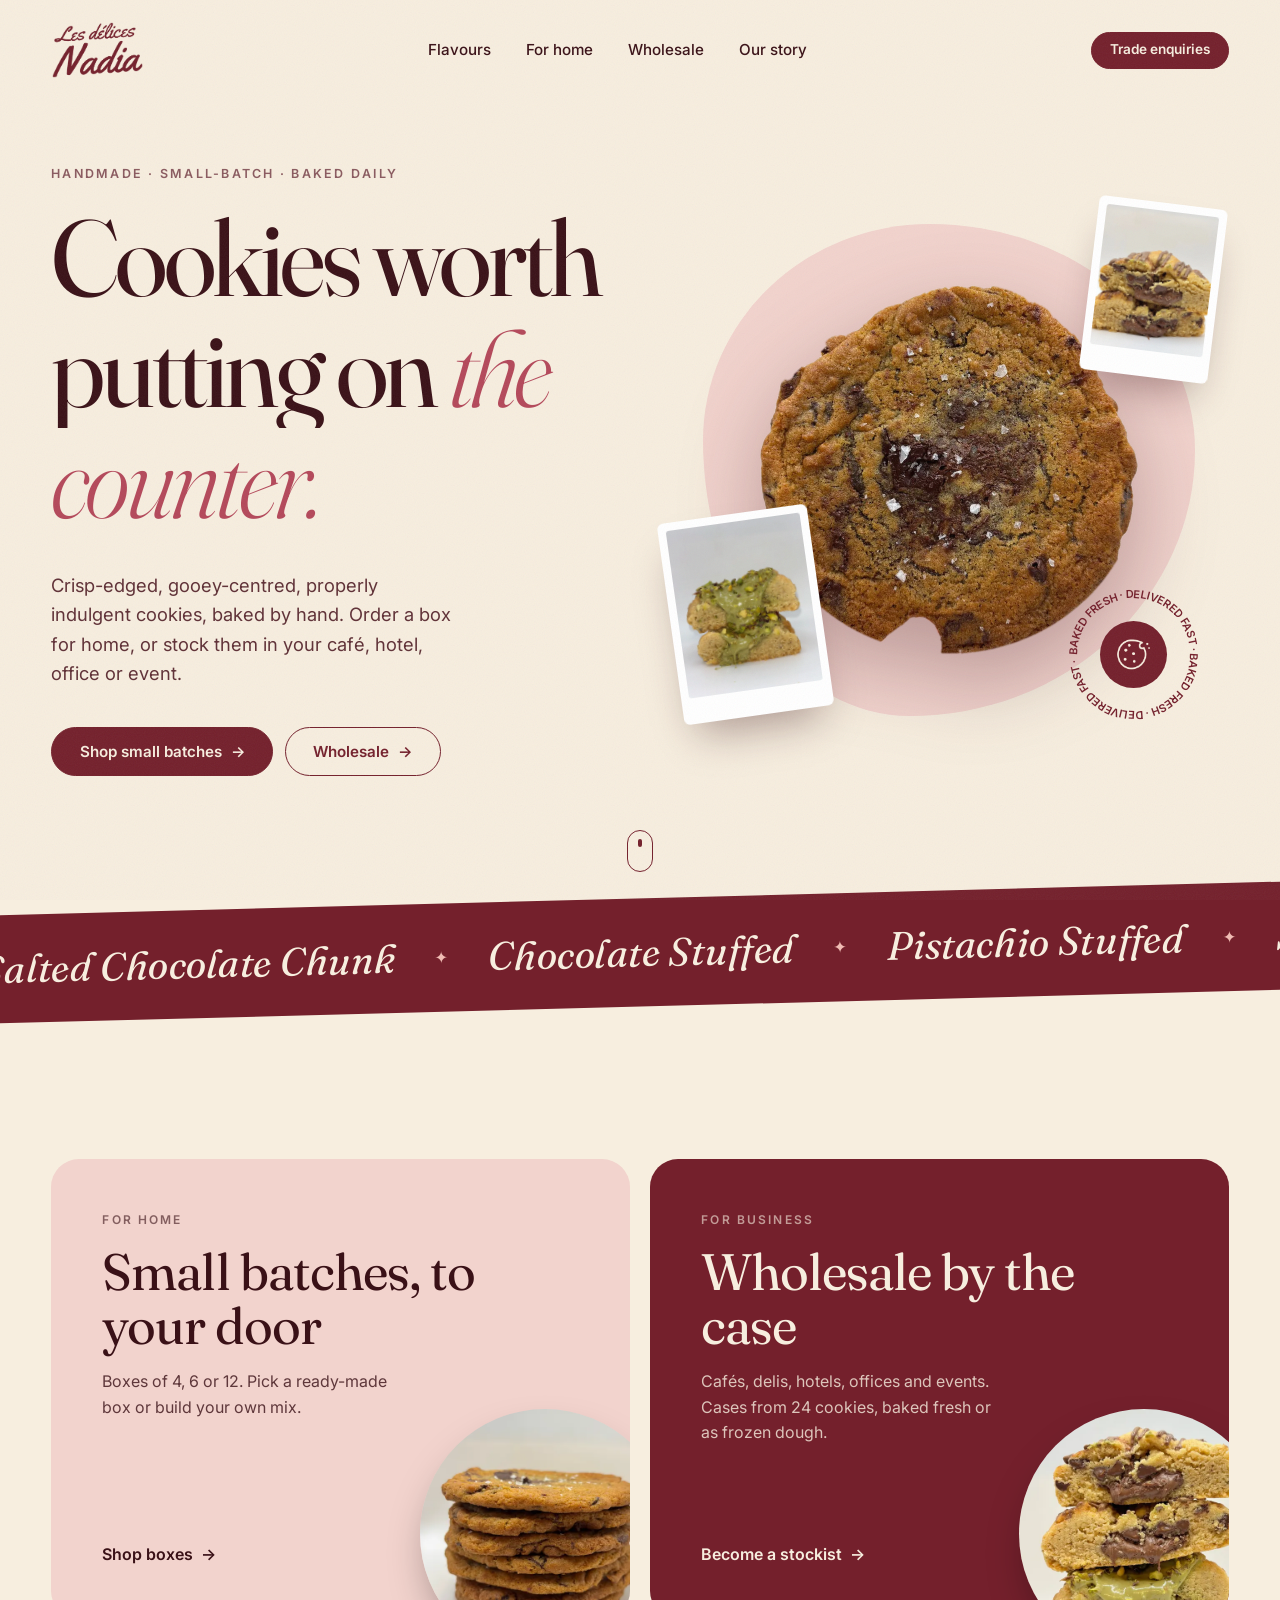
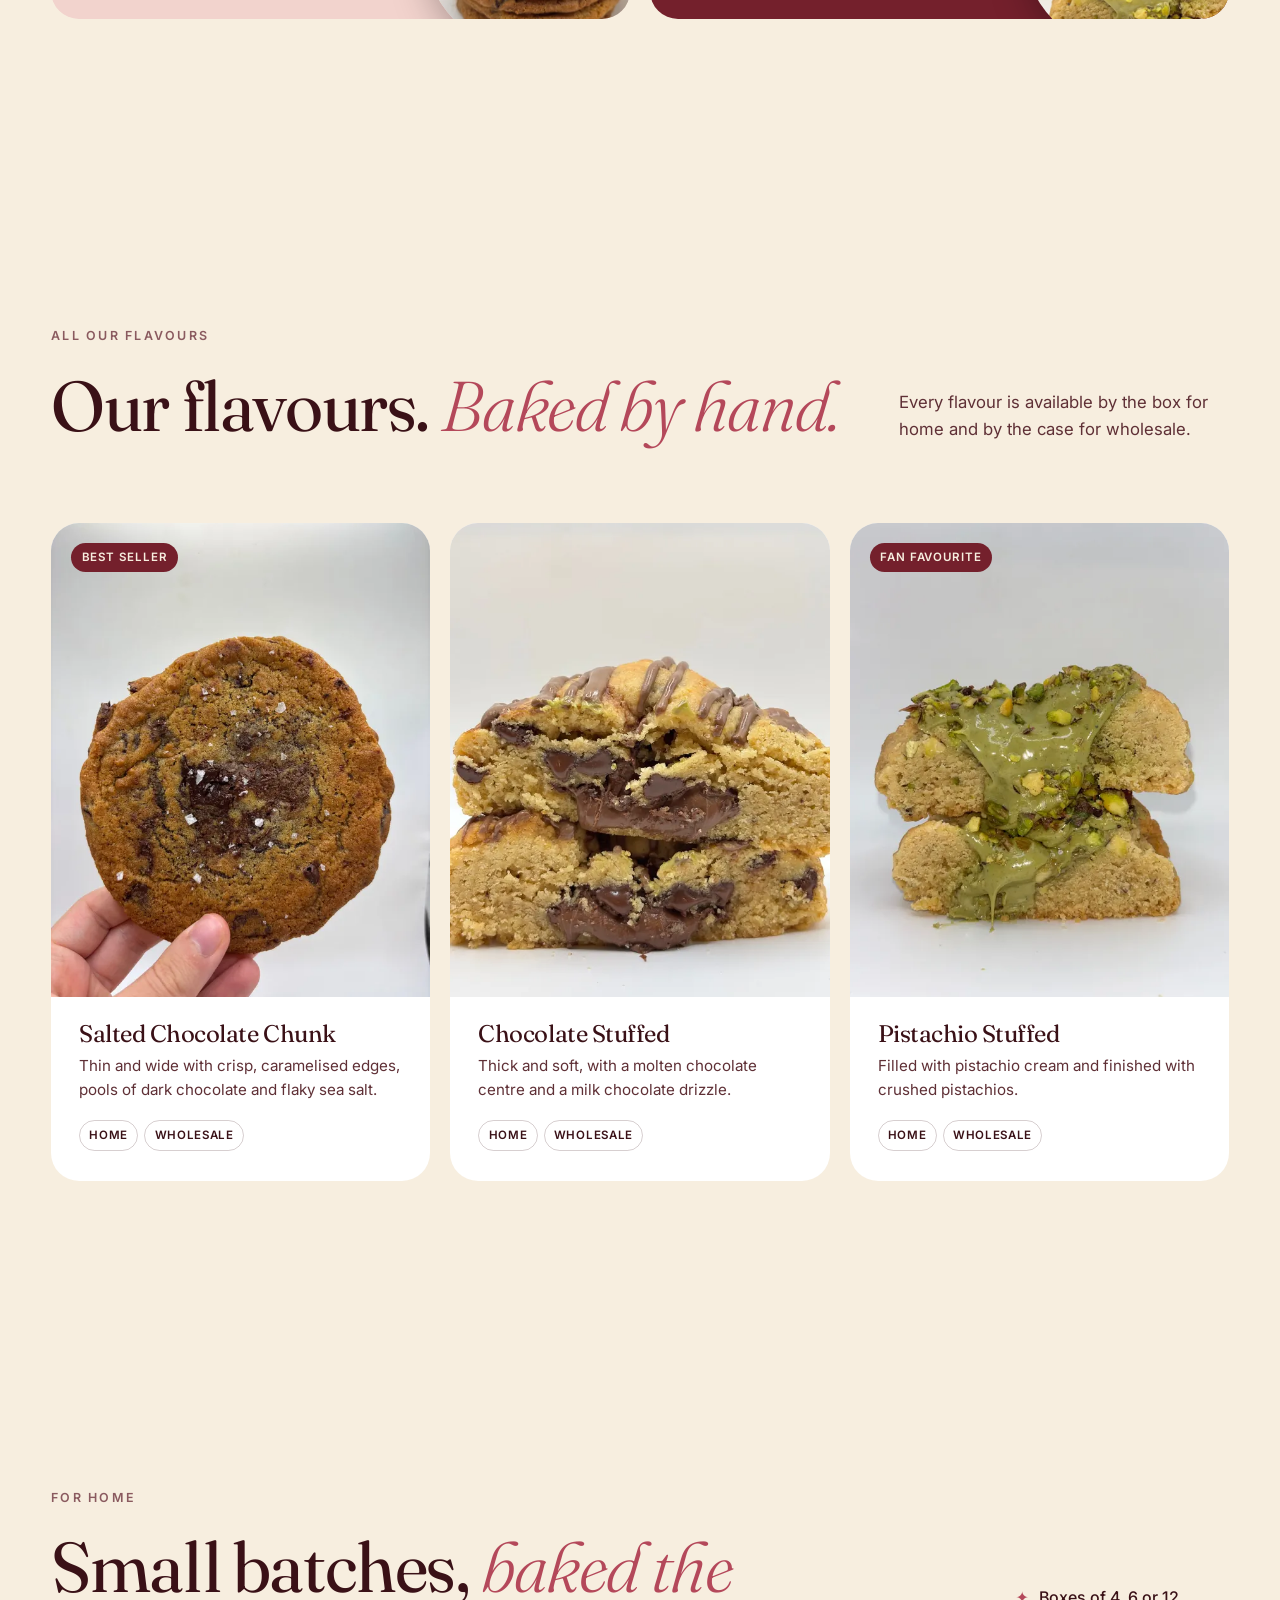
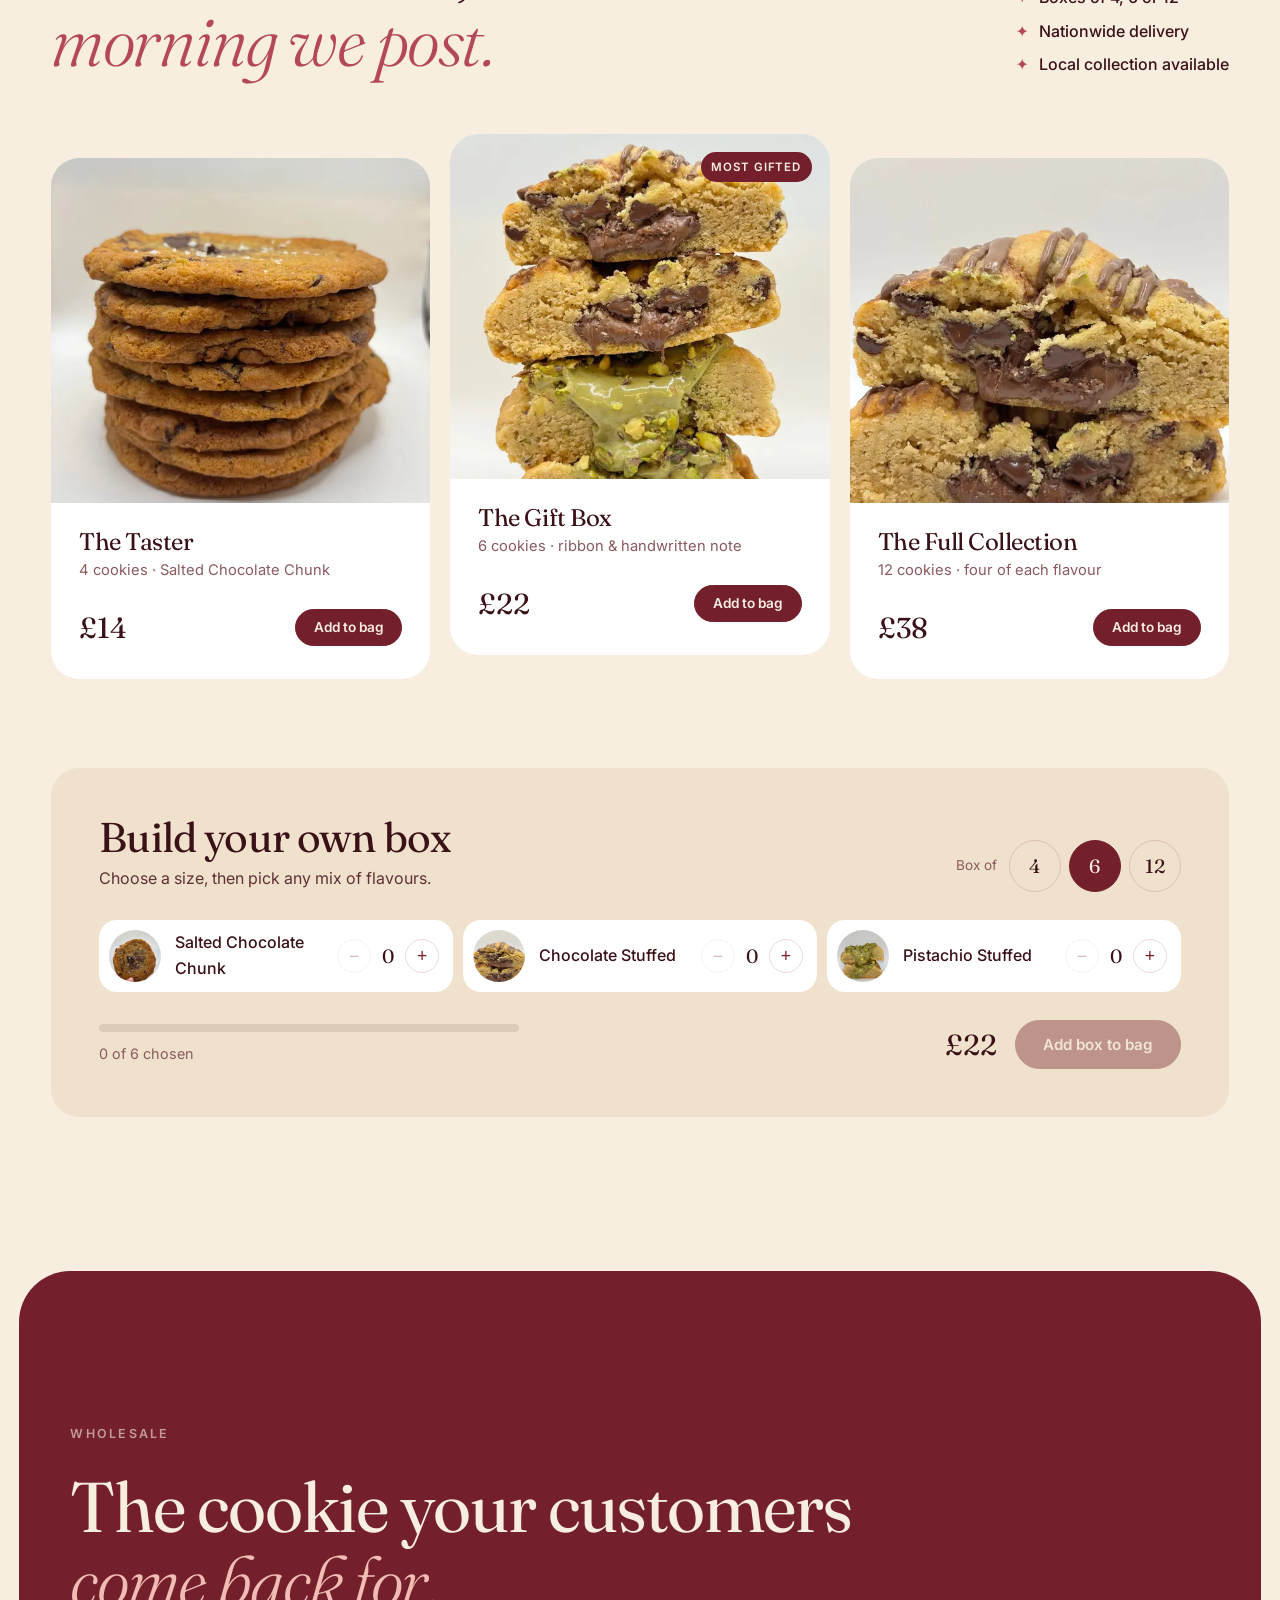
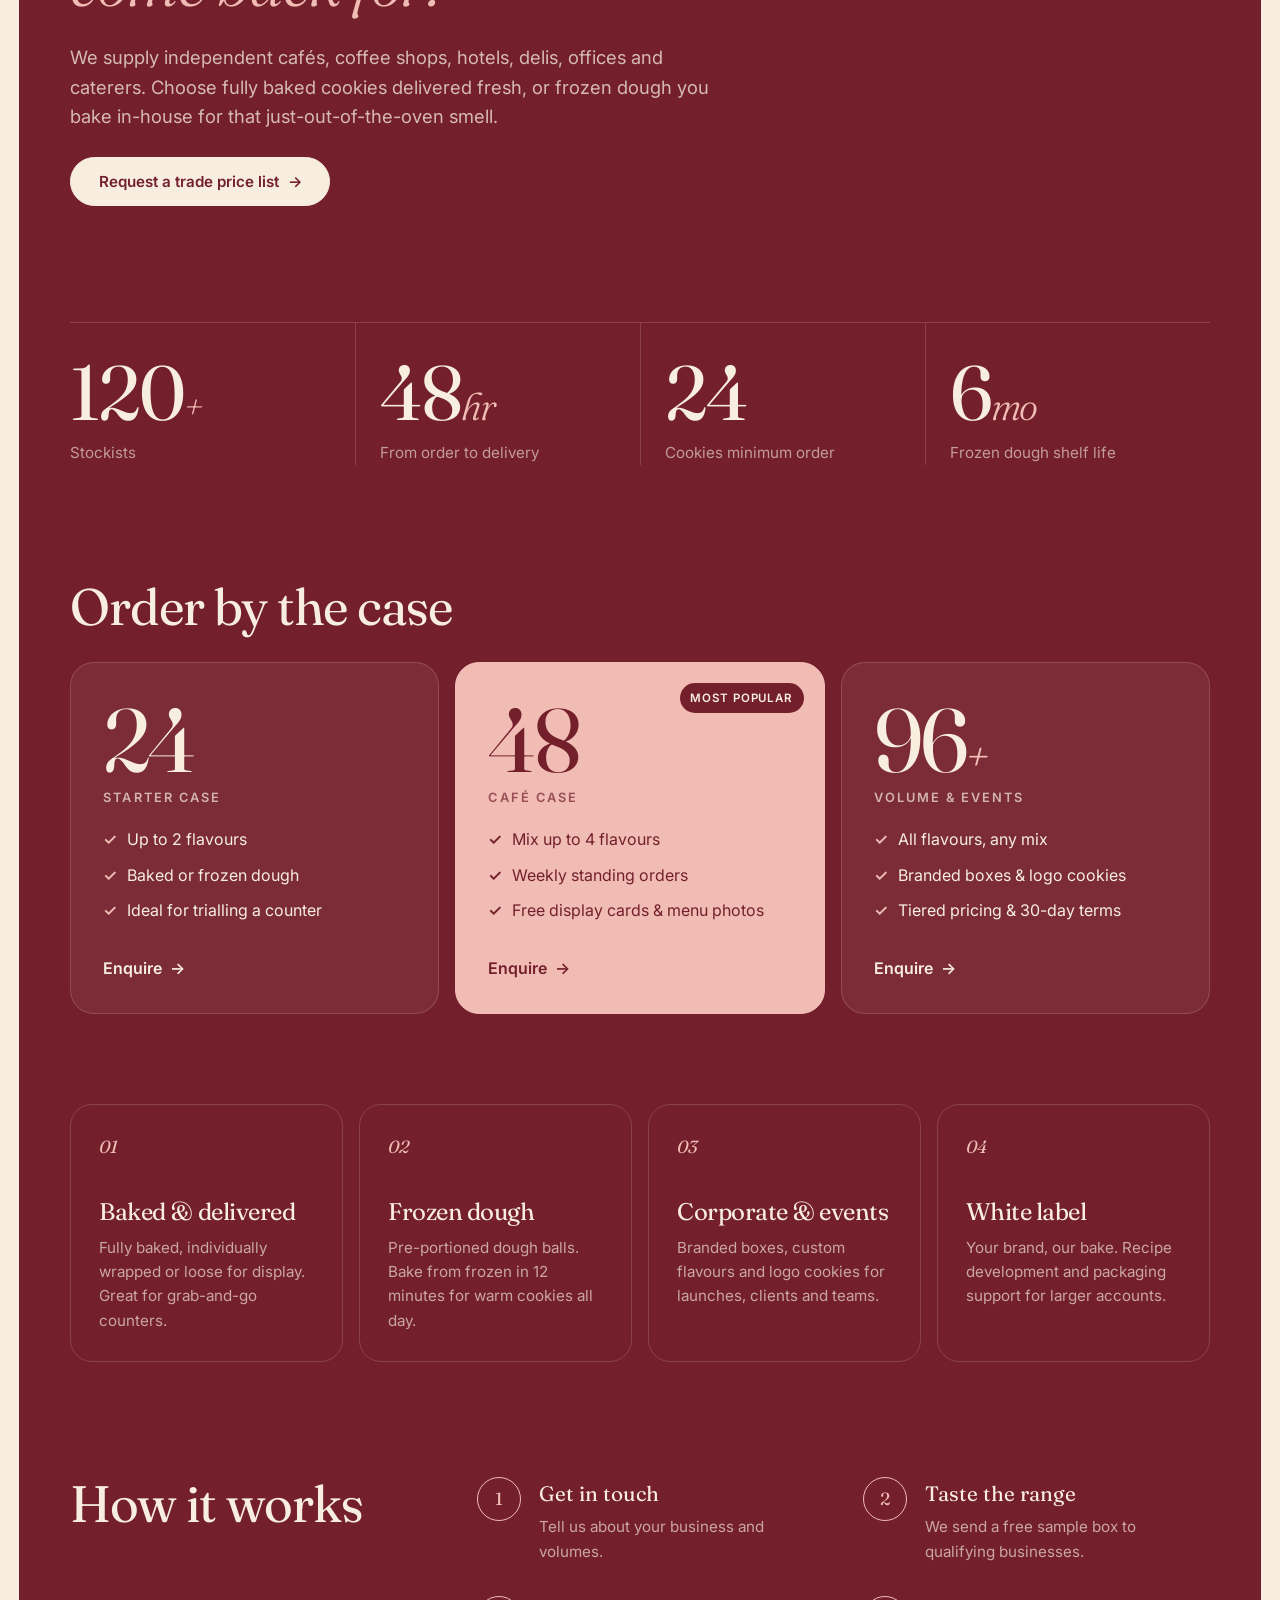
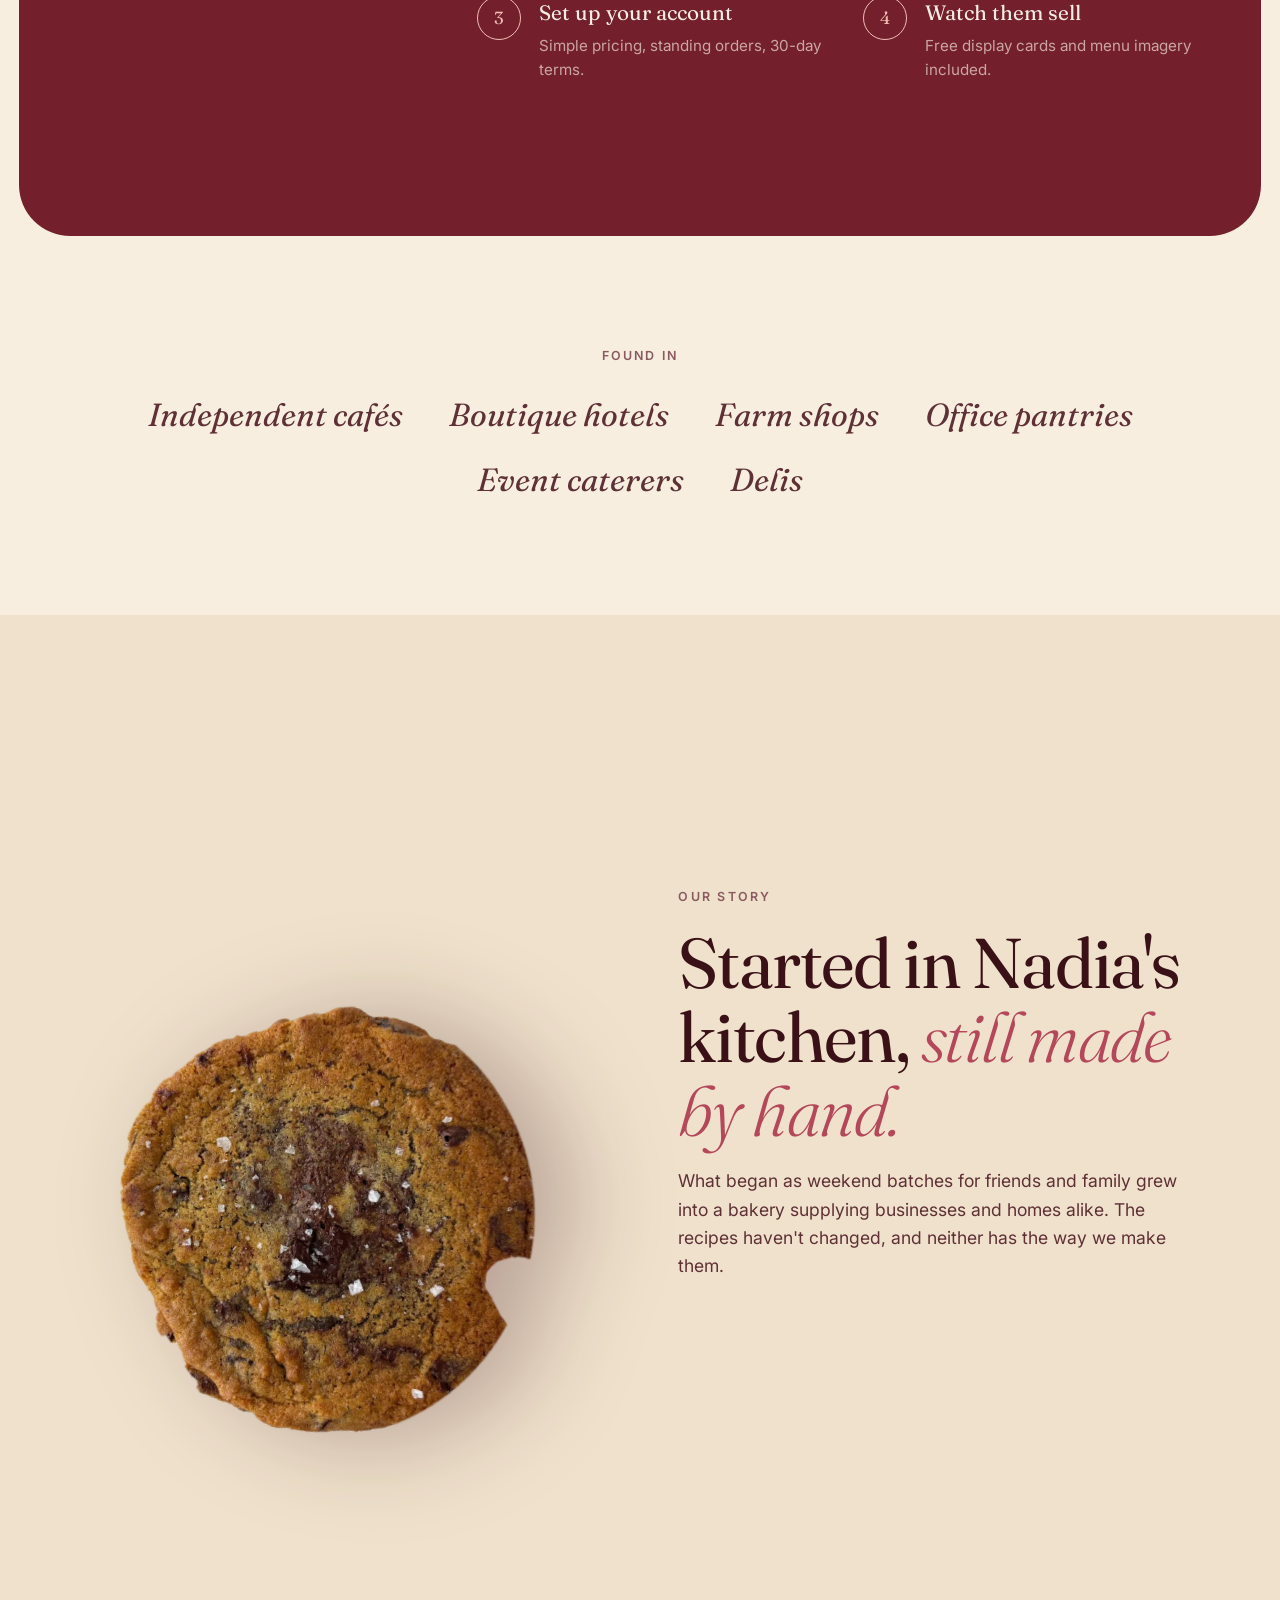
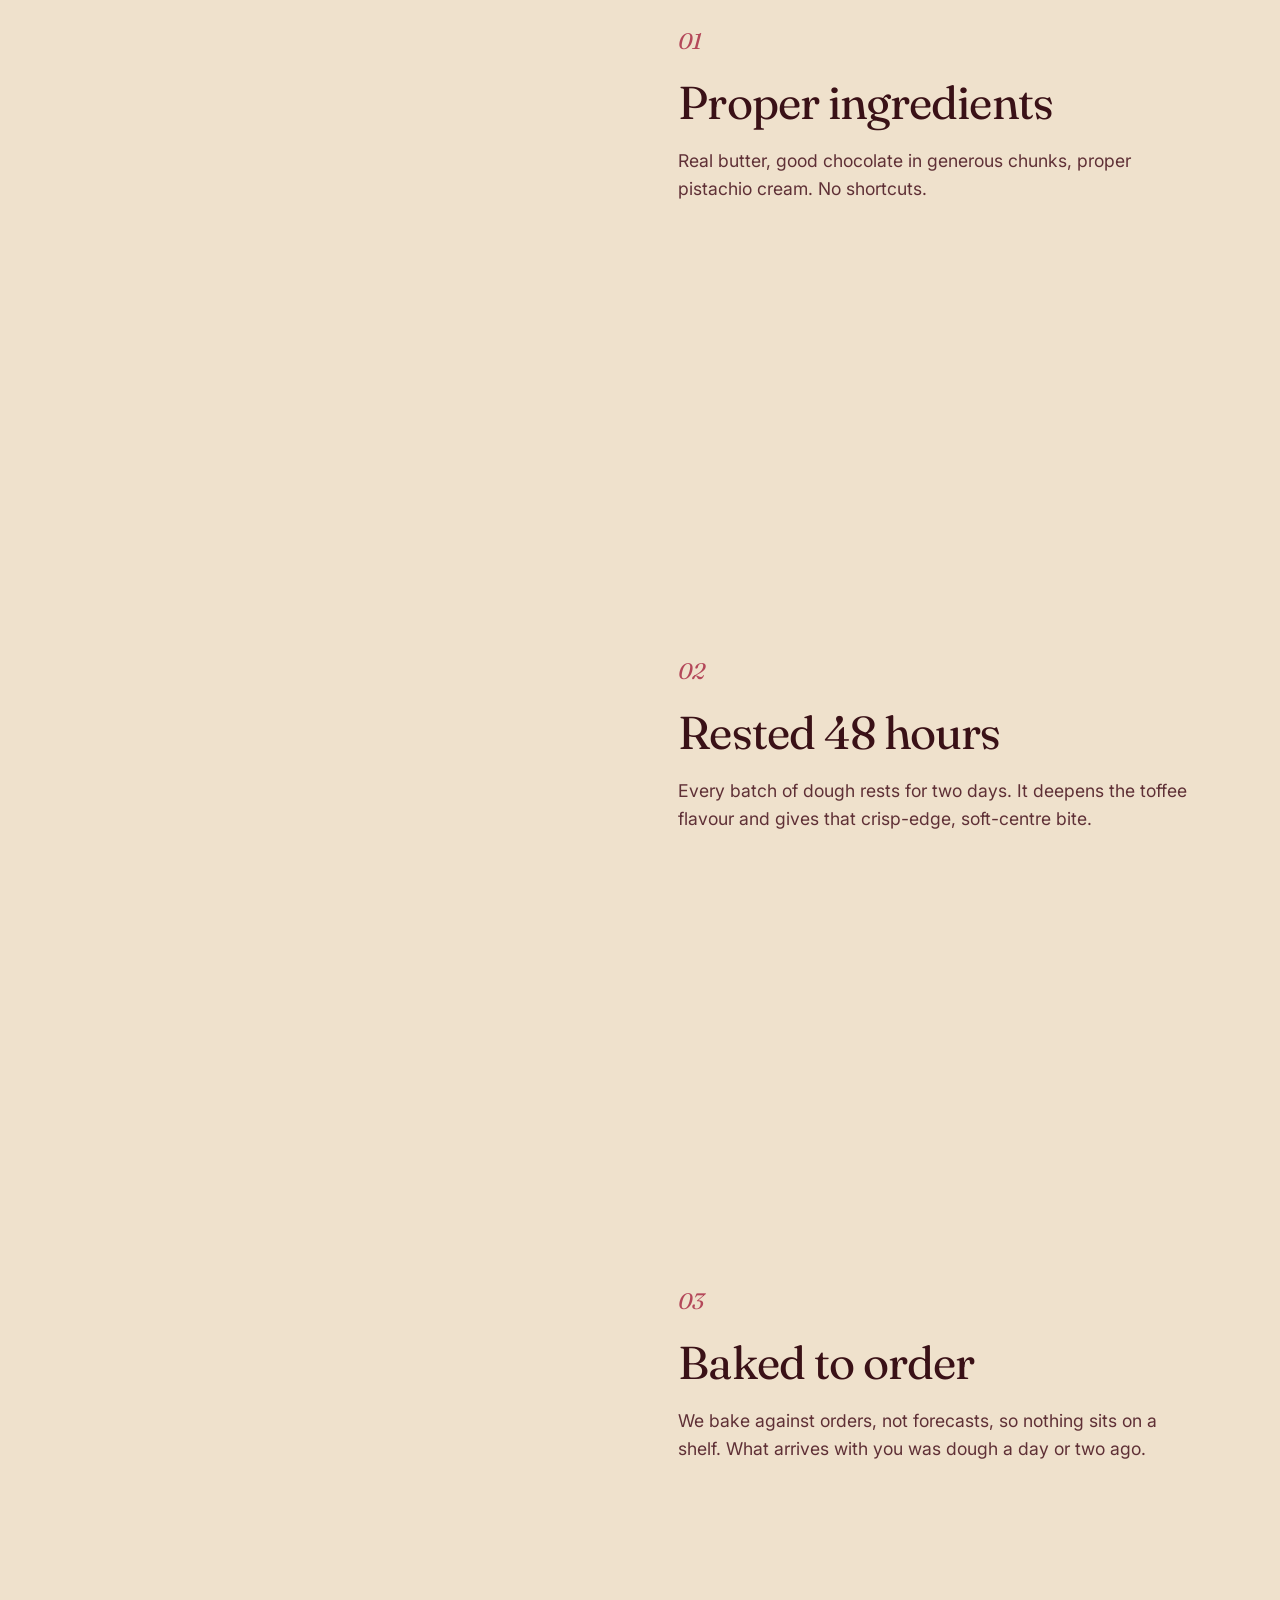
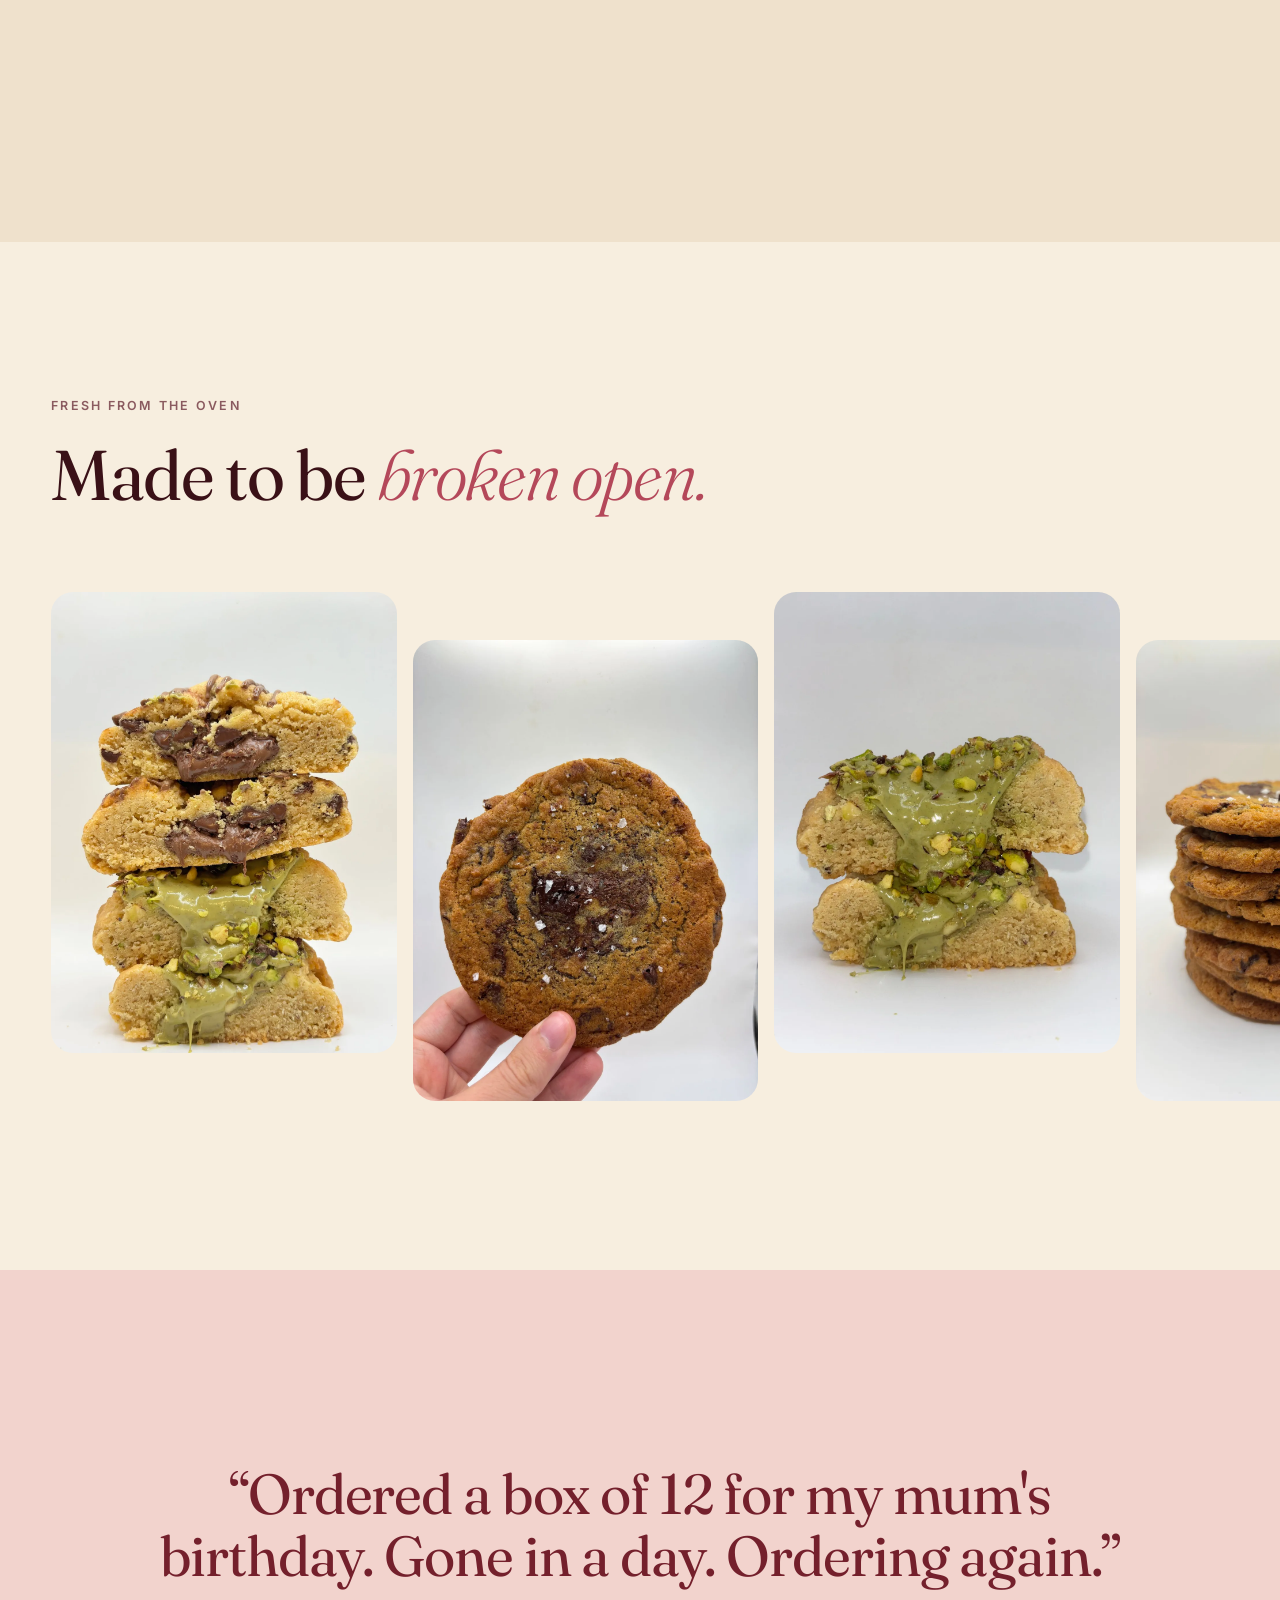
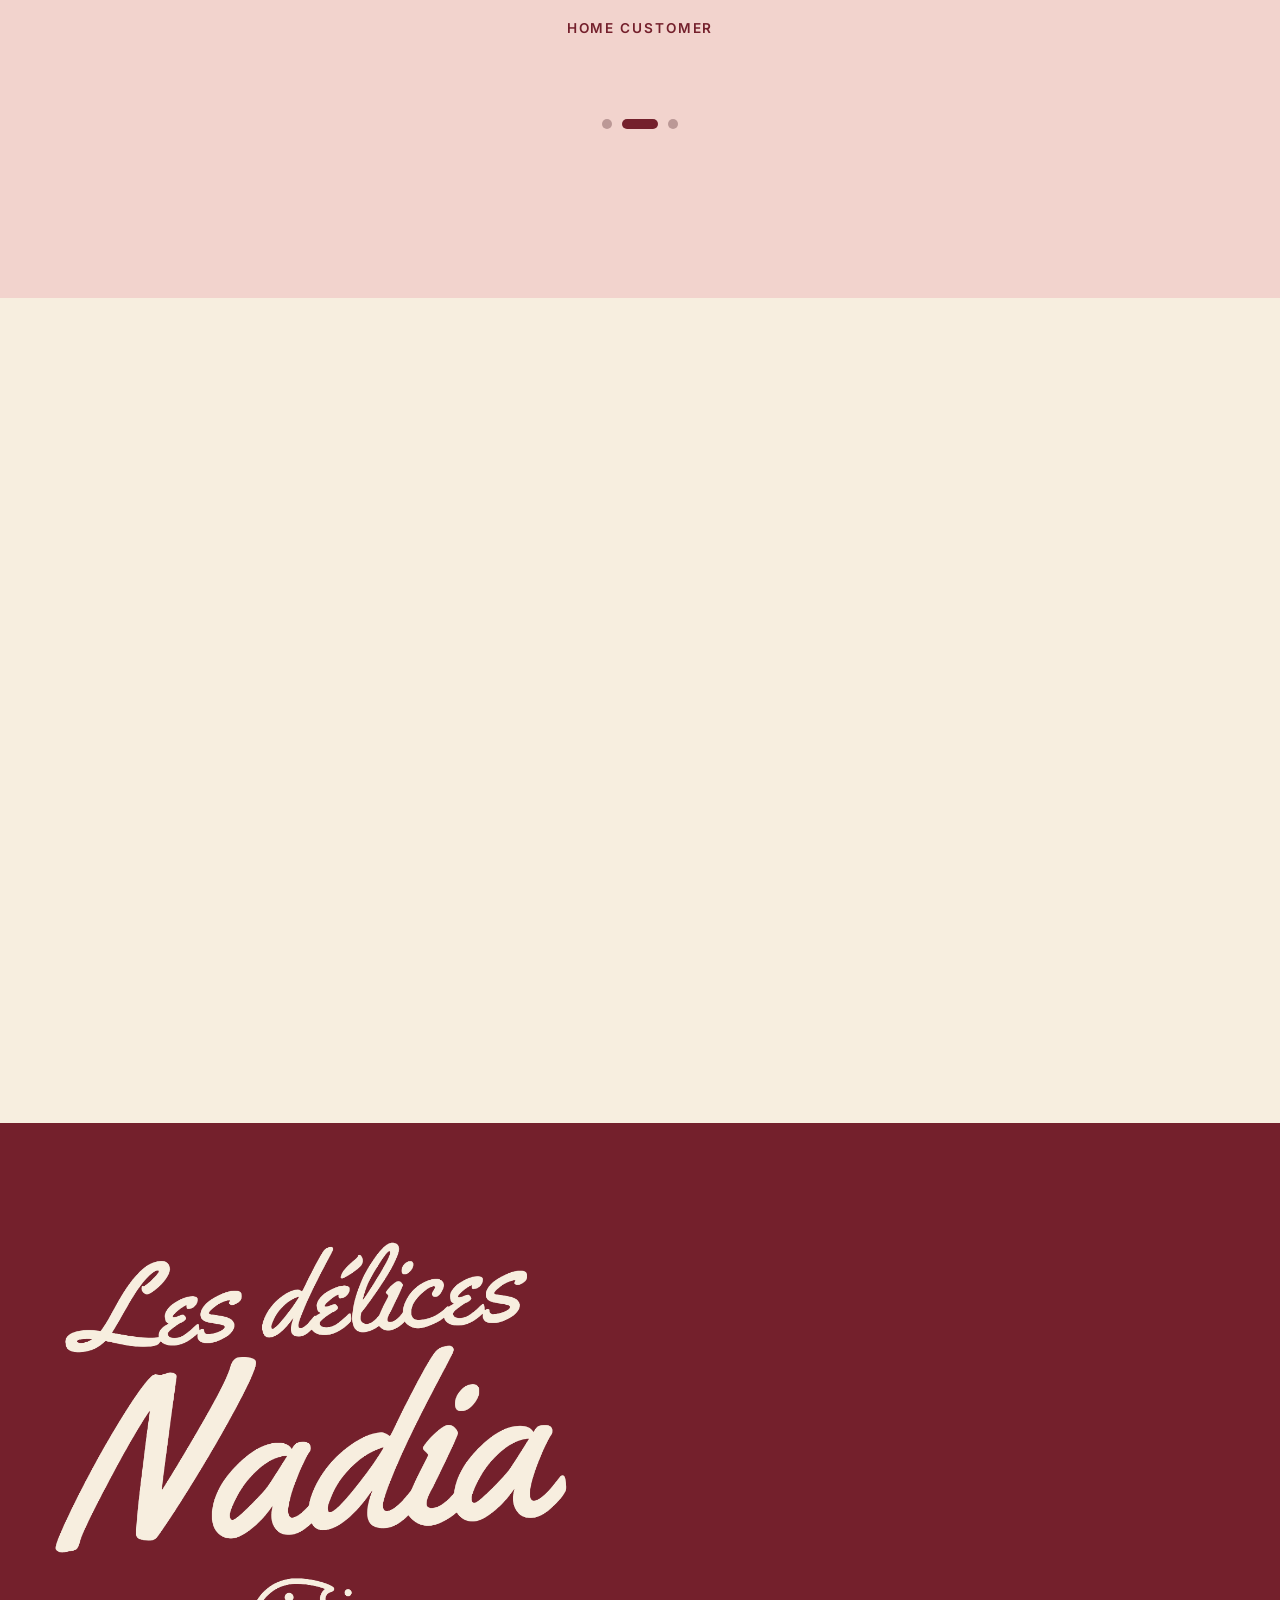
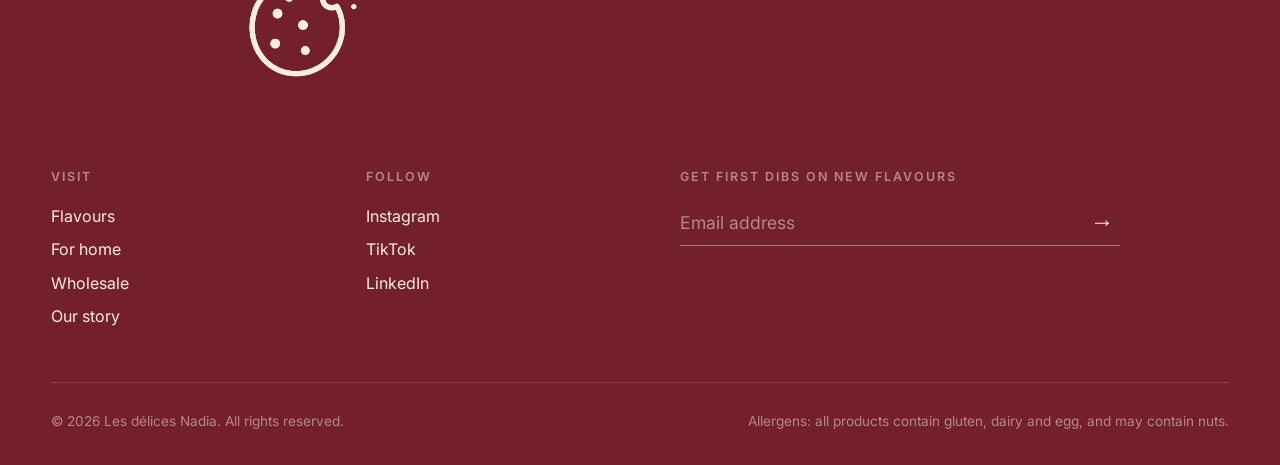
==== commit 7beb8e55: "Use real cookie photos throughout and add a photo gallery - Hero: cut-out salted chocolate chunk coo" ====
--- a/index.html
+++ b/index.html
@@ -52,7 +52,7 @@
           <span class="line"><span>putting on <em>the</em></span></span>
           <span class="line"><span><em>counter.</em></span></span>
         </h1>
-        <p class="hero__lede reveal">Thick, gooey, properly indulgent cookies, baked by hand. Order a box for home, or stock them in your café, hotel, office or event.</p>
+        <p class="hero__lede reveal">Crisp-edged, gooey-centred, properly indulgent cookies, baked by hand. Order a box for home, or stock them in your café, hotel, office or event.</p>
         <div class="hero__ctas reveal">
           <a href="#home" class="btn btn--dark">Shop small batches <span class="arrow">→</span></a>
           <a href="#wholesale" class="btn btn--ghost">Wholesale <span class="arrow">→</span></a>
@@ -60,9 +60,9 @@
       </div>
       <div class="hero__visual">
         <div class="hero__blob"></div>
-        <div class="hero__cookie hero__cookie--main" data-cookie="classic" data-size="420"></div>
-        <div class="hero__cookie hero__cookie--a" data-cookie="double" data-size="150"></div>
-        <div class="hero__cookie hero__cookie--b" data-cookie="pistachio" data-size="110"></div>
+        <img class="hero__cookie hero__cookie--main" src="assets/cookie-cutout.webp" alt="Salted chocolate chunk cookie" width="760" height="760" fetchpriority="high">
+        <figure class="hero__polaroid hero__polaroid--a"><img src="assets/pistachio-stuffed-sm.webp" alt="Pistachio stuffed cookie broken open" width="600" height="800"></figure>
+        <figure class="hero__polaroid hero__polaroid--b"><img src="assets/chocolate-stuffed-sm.webp" alt="Chocolate stuffed cookie broken open" width="600" height="800"></figure>
         <div class="hero__badge">
           <svg viewBox="0 0 200 200" class="hero__badge-text">
             <defs><path id="circle" d="M100,100 m-78,0 a78,78 0 1,1 156,0 a78,78 0 1,1 -156,0"/></defs>
@@ -77,18 +77,18 @@
     <!-- Marquee -->
     <div class="marquee" aria-hidden="true">
       <div class="marquee__track">
-        <span>Classic Chocolate Chunk</span><i>✦</i>
-        <span>Double Dark</span><i>✦</i>
-        <span>Salted Caramel Pecan</span><i>✦</i>
-        <span>White Choc Raspberry</span><i>✦</i>
-        <span>Pistachio Crème</span><i>✦</i>
-        <span>Biscoff Stuffed</span><i>✦</i>
-        <span>Classic Chocolate Chunk</span><i>✦</i>
-        <span>Double Dark</span><i>✦</i>
-        <span>Salted Caramel Pecan</span><i>✦</i>
-        <span>White Choc Raspberry</span><i>✦</i>
-        <span>Pistachio Crème</span><i>✦</i>
-        <span>Biscoff Stuffed</span><i>✦</i>
+        <span>Salted Chocolate Chunk</span><i>✦</i>
+        <span>Chocolate Stuffed</span><i>✦</i>
+        <span>Pistachio Stuffed</span><i>✦</i>
+        <span>Salted Chocolate Chunk</span><i>✦</i>
+        <span>Chocolate Stuffed</span><i>✦</i>
+        <span>Pistachio Stuffed</span><i>✦</i>
+        <span>Salted Chocolate Chunk</span><i>✦</i>
+        <span>Chocolate Stuffed</span><i>✦</i>
+        <span>Pistachio Stuffed</span><i>✦</i>
+        <span>Salted Chocolate Chunk</span><i>✦</i>
+        <span>Chocolate Stuffed</span><i>✦</i>
+        <span>Pistachio Stuffed</span><i>✦</i>
       </div>
     </div>
 
@@ -97,16 +97,16 @@
       <a href="#home" class="path path--home reveal">
         <span class="path__tag">For home</span>
         <h2>Small batches, to your door</h2>
-        <p>Boxes of 4, 6 or 12. Pick a ready-made box or build your own from every flavour.</p>
+        <p>Boxes of 4, 6 or 12. Pick a ready-made box or build your own mix.</p>
         <span class="path__link">Shop boxes <span class="arrow">→</span></span>
-        <div class="path__cookie" data-cookie="raspberry" data-size="220"></div>
+        <img class="path__img" src="assets/salted-chunk-stack-sm.webp" alt="" width="600" height="800" loading="lazy">
       </a>
       <a href="#wholesale" class="path path--trade reveal">
         <span class="path__tag">For business</span>
         <h2>Wholesale by the case</h2>
         <p>Cafés, delis, hotels, offices and events. Cases from 24 cookies, baked fresh or as frozen dough.</p>
         <span class="path__link">Become a stockist <span class="arrow">→</span></span>
-        <div class="path__cookie" data-cookie="caramel" data-size="220"></div>
+        <img class="path__img" src="assets/stuffed-stack-sm.webp" alt="" width="600" height="800" loading="lazy">
       </a>
     </section>
 
@@ -115,48 +115,36 @@
       <div class="section-head section-head--split">
         <div>
           <p class="eyebrow reveal">All our flavours</p>
-          <h2 class="reveal">Every flavour. <em>Every order.</em></h2>
+          <h2 class="reveal">Our flavours. <em>Baked by hand.</em></h2>
         </div>
         <p class="section-head__note reveal">Every flavour is available by the box for home and by the case for wholesale.</p>
       </div>
       <div class="cookie-grid">
-        <article class="cookie-card reveal" style="--tint:#f3e3cf">
-          <div class="cookie-card__img" data-cookie="classic" data-size="220"></div>
-          <h3>Classic Chocolate Chunk</h3>
-          <p>Brown butter dough, 54% dark chunks, flaky sea salt.</p>
-          <div class="cookie-card__avail"><span>Home</span><span>Wholesale</span></div>
+        <article class="cookie-card reveal">
+          <div class="cookie-card__img"><img src="assets/salted-chunk-sm.webp" alt="Salted Chocolate Chunk cookie" width="600" height="800" loading="lazy"></div>
+          <div class="cookie-card__body">
+            <h3>Salted Chocolate Chunk</h3>
+            <p>Thin and wide with crisp, caramelised edges, pools of dark chocolate and flaky sea salt.</p>
+            <div class="cookie-card__avail"><span>Home</span><span>Wholesale</span></div>
+          </div>
           <span class="cookie-card__tag">Best seller</span>
         </article>
-        <article class="cookie-card reveal" style="--tint:#e6d6cc">
-          <div class="cookie-card__img" data-cookie="double" data-size="220"></div>
-          <h3>Double Dark</h3>
-          <p>Cocoa dough loaded with dark and milk chocolate.</p>
-          <div class="cookie-card__avail"><span>Home</span><span>Wholesale</span></div>
-        </article>
-        <article class="cookie-card reveal" style="--tint:#f6e6c8">
-          <div class="cookie-card__img" data-cookie="caramel" data-size="220"></div>
-          <h3>Salted Caramel Pecan</h3>
-          <p>Toasted pecans, caramel pools, a pinch of salt.</p>
-          <div class="cookie-card__avail"><span>Home</span><span>Wholesale</span></div>
-        </article>
-        <article class="cookie-card reveal" style="--tint:#f6dfe0">
-          <div class="cookie-card__img" data-cookie="raspberry" data-size="220"></div>
-          <h3>White Choc Raspberry</h3>
-          <p>Freeze-dried raspberries and creamy white chocolate.</p>
-          <div class="cookie-card__avail"><span>Home</span><span>Wholesale</span></div>
-        </article>
-        <article class="cookie-card reveal" style="--tint:#e5ead3">
-          <div class="cookie-card__img" data-cookie="pistachio" data-size="220"></div>
-          <h3>Pistachio Crème</h3>
-          <p>Stuffed with pistachio cream, topped with crushed nuts.</p>
-          <div class="cookie-card__avail"><span>Home</span><span>Wholesale</span></div>
-          <span class="cookie-card__tag">New</span>
-        </article>
-        <article class="cookie-card reveal" style="--tint:#f1dcc4">
-          <div class="cookie-card__img" data-cookie="biscoff" data-size="220"></div>
-          <h3>Biscoff Stuffed</h3>
-          <p>A molten speculoos centre in a cinnamon-brown-sugar dough.</p>
-          <div class="cookie-card__avail"><span>Home</span><span>Wholesale</span></div>
+        <article class="cookie-card reveal">
+          <div class="cookie-card__img"><img src="assets/chocolate-stuffed-sm.webp" alt="Chocolate Stuffed cookie" width="600" height="800" loading="lazy"></div>
+          <div class="cookie-card__body">
+            <h3>Chocolate Stuffed</h3>
+            <p>Thick and soft, with a molten chocolate centre and a milk chocolate drizzle.</p>
+            <div class="cookie-card__avail"><span>Home</span><span>Wholesale</span></div>
+          </div>
+        </article>
+        <article class="cookie-card reveal">
+          <div class="cookie-card__img"><img src="assets/pistachio-stuffed-sm.webp" alt="Pistachio Stuffed cookie" width="600" height="800" loading="lazy"></div>
+          <div class="cookie-card__body">
+            <h3>Pistachio Stuffed</h3>
+            <p>Filled with pistachio cream and finished with crushed pistachios.</p>
+            <div class="cookie-card__avail"><span>Home</span><span>Wholesale</span></div>
+          </div>
+          <span class="cookie-card__tag">Fan favourite</span>
         </article>
       </div>
     </section>
@@ -177,26 +165,16 @@
 
       <div class="box-grid">
         <article class="box reveal">
-          <div class="box__visual">
-            <div data-cookie="classic" data-size="120"></div>
-            <div data-cookie="double" data-size="120"></div>
-            <div data-cookie="caramel" data-size="120"></div>
-            <div data-cookie="raspberry" data-size="120"></div>
-          </div>
+          <div class="box__visual"><img src="assets/salted-chunk-stack-sm.webp" alt="" width="600" height="800" loading="lazy"></div>
           <div class="box__info">
             <h3>The Taster</h3>
-            <p>4 cookies · our favourites</p>
+            <p>4 cookies · Salted Chocolate Chunk</p>
             <div class="box__foot"><span class="box__price">£14</span><button class="btn btn--dark btn--sm add-btn" data-name="The Taster">Add to bag</button></div>
           </div>
         </article>
         <article class="box box--featured reveal">
           <span class="box__ribbon">Most gifted</span>
-          <div class="box__visual">
-            <div data-cookie="pistachio" data-size="120"></div>
-            <div data-cookie="biscoff" data-size="120"></div>
-            <div data-cookie="classic" data-size="120"></div>
-            <div data-cookie="raspberry" data-size="120"></div>
-          </div>
+          <div class="box__visual"><img src="assets/stuffed-stack-sm.webp" alt="" width="600" height="800" loading="lazy"></div>
           <div class="box__info">
             <h3>The Gift Box</h3>
             <p>6 cookies · ribbon &amp; handwritten note</p>
@@ -204,15 +182,10 @@
           </div>
         </article>
         <article class="box reveal">
-          <div class="box__visual">
-            <div data-cookie="biscoff" data-size="120"></div>
-            <div data-cookie="caramel" data-size="120"></div>
-            <div data-cookie="double" data-size="120"></div>
-            <div data-cookie="pistachio" data-size="120"></div>
-          </div>
+          <div class="box__visual"><img src="assets/chocolate-stuffed-sm.webp" alt="" width="600" height="800" loading="lazy"></div>
           <div class="box__info">
             <h3>The Full Collection</h3>
-            <p>12 cookies · two of every flavour</p>
+            <p>12 cookies · four of each flavour</p>
             <div class="box__foot"><span class="box__price">£38</span><button class="btn btn--dark btn--sm add-btn" data-name="The Full Collection">Add to bag</button></div>
           </div>
         </article>
@@ -232,12 +205,9 @@
           </div>
         </div>
         <ul class="builder__list">
-          <li data-flavour="Classic Chocolate Chunk"><div data-cookie="classic" data-size="56"></div><span>Classic Chocolate Chunk</span><div class="qty"><button aria-label="Remove one">−</button><output>0</output><button aria-label="Add one">+</button></div></li>
-          <li data-flavour="Double Dark"><div data-cookie="double" data-size="56"></div><span>Double Dark</span><div class="qty"><button aria-label="Remove one">−</button><output>0</output><button aria-label="Add one">+</button></div></li>
-          <li data-flavour="Salted Caramel Pecan"><div data-cookie="caramel" data-size="56"></div><span>Salted Caramel Pecan</span><div class="qty"><button aria-label="Remove one">−</button><output>0</output><button aria-label="Add one">+</button></div></li>
-          <li data-flavour="White Choc Raspberry"><div data-cookie="raspberry" data-size="56"></div><span>White Choc Raspberry</span><div class="qty"><button aria-label="Remove one">−</button><output>0</output><button aria-label="Add one">+</button></div></li>
-          <li data-flavour="Pistachio Crème"><div data-cookie="pistachio" data-size="56"></div><span>Pistachio Crème</span><div class="qty"><button aria-label="Remove one">−</button><output>0</output><button aria-label="Add one">+</button></div></li>
-          <li data-flavour="Biscoff Stuffed"><div data-cookie="biscoff" data-size="56"></div><span>Biscoff Stuffed</span><div class="qty"><button aria-label="Remove one">−</button><output>0</output><button aria-label="Add one">+</button></div></li>
+          <li data-flavour="Salted Chocolate Chunk"><img src="assets/salted-chunk-sm.webp" alt="" width="56" height="56" loading="lazy"><span>Salted Chocolate Chunk</span><div class="qty"><button aria-label="Remove one">−</button><output>0</output><button aria-label="Add one">+</button></div></li>
+          <li data-flavour="Chocolate Stuffed"><img src="assets/chocolate-stuffed-sm.webp" alt="" width="56" height="56" loading="lazy"><span>Chocolate Stuffed</span><div class="qty"><button aria-label="Remove one">−</button><output>0</output><button aria-label="Add one">+</button></div></li>
+          <li data-flavour="Pistachio Stuffed"><img src="assets/pistachio-stuffed-sm.webp" alt="" width="56" height="56" loading="lazy"><span>Pistachio Stuffed</span><div class="qty"><button aria-label="Remove one">−</button><output>0</output><button aria-label="Add one">+</button></div></li>
         </ul>
         <div class="builder__foot">
           <div class="builder__progress">
@@ -348,7 +318,7 @@
     <!-- Story -->
     <section class="story" id="story">
       <div class="story__sticky">
-        <div class="story__cookie" data-cookie="classic" data-size="360"></div>
+        <img class="story__cookie" src="assets/cookie-cutout.webp" alt="" width="760" height="760" loading="lazy">
       </div>
       <div class="story__steps">
         <div class="story__step reveal">
@@ -359,7 +329,7 @@
         <div class="story__step reveal">
           <span class="story__num">01</span>
           <h3>Proper ingredients</h3>
-          <p>Free-range eggs, real butter browned in-house, Belgian chocolate in chunks, not chips. No palm oil, no shortcuts.</p>
+          <p>Real butter, good chocolate in generous chunks, proper pistachio cream. No shortcuts.</p>
         </div>
         <div class="story__step reveal">
           <span class="story__num">02</span>
@@ -371,6 +341,23 @@
           <h3>Baked to order</h3>
           <p>We bake against orders, not forecasts, so nothing sits on a shelf. What arrives with you was dough a day or two ago.</p>
         </div>
+      </div>
+    </section>
+
+    <!-- Gallery -->
+    <section class="gallery" aria-label="Photo gallery">
+      <div class="section-head section-head--split">
+        <div>
+          <p class="eyebrow reveal">Fresh from the oven</p>
+          <h2 class="reveal">Made to be <em>broken open.</em></h2>
+        </div>
+      </div>
+      <div class="gallery__track">
+        <figure class="reveal"><img src="assets/stuffed-stack.webp" alt="Chocolate and pistachio stuffed cookies stacked" width="1200" height="1600" loading="lazy"></figure>
+        <figure class="reveal"><img src="assets/salted-chunk.webp" alt="Salted chocolate chunk cookie held up" width="1200" height="1600" loading="lazy"></figure>
+        <figure class="reveal"><img src="assets/pistachio-stuffed.webp" alt="Pistachio cream oozing from a stuffed cookie" width="1200" height="1600" loading="lazy"></figure>
+        <figure class="reveal"><img src="assets/salted-chunk-stack.webp" alt="A stack of salted chocolate chunk cookies" width="1200" height="1600" loading="lazy"></figure>
+        <figure class="reveal"><img src="assets/chocolate-stuffed.webp" alt="Chocolate stuffed cookie with molten centre" width="1200" height="1600" loading="lazy"></figure>
       </div>
     </section>
 
--- a/styles.css
+++ b/styles.css
@@ -42,6 +42,7 @@
 main, footer { overflow-x: clip; }
 body.is-loading { overflow: hidden; }
 img, svg { display: block; max-width: 100%; }
+img { height: auto; }
 a { color: inherit; text-decoration: none; }
 h1, h2, h3, h4 { font-family: var(--serif); font-weight: 400; line-height: 1.05; margin: 0; letter-spacing: -.02em; }
 h2 { font-size: clamp(2.4rem, 5.5vw, 4.8rem); }
@@ -164,13 +165,12 @@
   animation: blob 14s ease-in-out infinite;
 }
 .hero__cookie { position: absolute; will-change: transform; }
-.hero__cookie > svg { width: 100%; height: auto; filter: drop-shadow(0 30px 40px rgba(58, 17, 23, .25)); }
-.hero__cookie--main { width: 70%; left: 15%; top: 15%; }
-.hero__cookie--main > svg { animation: spin 60s linear infinite; }
-.hero__cookie--a { width: 26%; right: 2%; top: 10%; }
-.hero__cookie--a > svg { animation: float 6s ease-in-out infinite; }
-.hero__cookie--b { width: 20%; left: 2%; bottom: 8%; }
-.hero__cookie--b > svg { animation: float 7s ease-in-out infinite reverse; }
+.hero__cookie--main { width: 68%; left: 16%; top: 16%; filter: drop-shadow(0 30px 40px rgba(58, 17, 23, .3)); }
+.is-ready .hero__cookie--main { animation: spin 70s linear infinite; }
+.hero__polaroid { position: absolute; margin: 0; width: 27%; padding: 8px 8px 26px; background: #fff; border-radius: 6px; box-shadow: 0 24px 40px -14px rgba(58, 17, 23, .4); will-change: transform; }
+.hero__polaroid img { display: block; width: 100%; aspect-ratio: 4 / 5; object-fit: cover; border-radius: 3px; }
+.hero__polaroid--a { left: 0; bottom: 6%; rotate: -8deg; animation: bob 7s ease-in-out infinite; }
+.hero__polaroid--b { right: 2%; top: 2%; width: 23%; rotate: 7deg; animation: bob 6s ease-in-out -2s infinite; }
 .hero__badge { position: absolute; right: 4%; bottom: 4%; width: 26%; aspect-ratio: 1; display: grid; place-items: center; }
 .hero__badge-text { position: absolute; inset: 0; width: 100%; height: 100%; animation: spin 18s linear infinite; }
 .hero__badge-text text { font: 600 15px var(--sans); letter-spacing: .2em; text-transform: uppercase; fill: var(--cocoa); }
@@ -202,30 +202,31 @@
 .path--trade { background: var(--cocoa); color: var(--cream); }
 .path--home { background: var(--blush); }
 .path h2 { font-size: clamp(2rem, 4vw, 3.4rem); }
-.path p { max-width: 32ch; opacity: .8; }
+.path p { max-width: 30ch; opacity: .8; }
+.path h2, .path p { position: relative; z-index: 1; }
 .path__tag { font-size: .75rem; letter-spacing: .18em; text-transform: uppercase; font-weight: 600; opacity: .6; }
 .path__link { margin-top: auto; font-weight: 600; display: inline-flex; gap: .5em; }
 .path__link .arrow { transition: transform .4s var(--ease); }
-.path__cookie { position: absolute; right: -50px; bottom: -50px; width: 260px; transition: transform 1s var(--ease); }
-.path__cookie svg { width: 100%; height: auto; filter: drop-shadow(0 20px 30px rgba(0,0,0,.25)); }
+.path__img { position: absolute; right: -40px; bottom: -40px; width: 250px; aspect-ratio: 1; border-radius: 50%; object-fit: cover; box-shadow: 0 20px 40px -10px rgba(0, 0, 0, .35); transition: transform 1s var(--ease); }
 .path:hover { transform: translateY(-6px); }
-.path:hover .path__cookie { transform: rotate(60deg) scale(1.08) translate(-10px, -10px); }
+.path:hover .path__img { transform: scale(1.08) translate(-12px, -12px); }
 .path:hover .path__link .arrow { transform: translateX(6px); }
 
 /* ---------- Cookies ---------- */
 .section-head { max-width: 900px; margin-bottom: clamp(48px, 7vw, 80px); }
 .cookie-grid { display: grid; grid-template-columns: repeat(3, 1fr); gap: 20px; }
 .cookie-card {
-  position: relative; background: var(--tint); border-radius: var(--radius); padding: 32px 32px 36px;
+  position: relative; background: #fff; border-radius: var(--radius); overflow: hidden;
   transition: transform .6s var(--ease), box-shadow .6s var(--ease);
 }
-.cookie-card__img { width: 72%; margin: 4px auto 28px; transition: transform 1.2s var(--ease); }
-.cookie-card__img svg { width: 100%; height: auto; filter: drop-shadow(0 18px 24px rgba(58, 17, 23, .2)); }
+.cookie-card__img { aspect-ratio: 4 / 5; overflow: hidden; background: var(--cream-2); }
+.cookie-card__img img { width: 100%; height: 100%; object-fit: cover; transition: transform 1.2s var(--ease); }
+.cookie-card__body { padding: 24px 28px 30px; }
 .cookie-card h3 { margin-bottom: .5rem; }
 .cookie-card p { color: var(--cocoa-2); font-size: .95rem; }
 .cookie-card__tag { position: absolute; top: 20px; left: 20px; background: var(--cocoa); color: var(--cream); font-size: .72rem; font-weight: 600; letter-spacing: .08em; text-transform: uppercase; padding: .5em .9em; border-radius: 999px; }
 .cookie-card:hover { transform: translateY(-8px); box-shadow: 0 30px 60px -30px rgba(58, 17, 23, .35); }
-.cookie-card:hover .cookie-card__img { transform: rotate(-35deg) scale(1.06); }
+.cookie-card:hover .cookie-card__img img { transform: scale(1.07); }
 
 /* ---------- Wholesale ---------- */
 .wholesale { background: var(--cocoa); color: var(--cream); border-radius: clamp(28px, 4vw, 56px); margin: 0 clamp(8px, 1.5vw, 20px); }
@@ -270,7 +271,7 @@
 .story { display: grid; grid-template-columns: 1fr 1fr; gap: clamp(32px, 6vw, 96px); background: var(--cream-2); }
 .story__sticky { position: sticky; top: 0; height: 100vh; display: grid; place-items: center; align-self: start; }
 .story__cookie { width: min(100%, 440px); }
-.story__cookie svg { width: 100%; height: auto; filter: drop-shadow(0 40px 50px rgba(58, 17, 23, .25)); }
+.story__cookie { height: auto; filter: drop-shadow(0 40px 50px rgba(58, 17, 23, .3)); }
 .story__steps { display: grid; gap: 0; }
 .story__step { min-height: 70vh; display: flex; flex-direction: column; justify-content: center; gap: 1.2rem; max-width: 520px; }
 .story__step h3 { font-size: clamp(2rem, 3.6vw, 3rem); }
@@ -284,12 +285,9 @@
 .box:hover { transform: translateY(-8px); box-shadow: 0 30px 60px -30px rgba(58, 17, 23, .35); }
 .box--featured { margin-top: -24px; }
 .box__ribbon { position: absolute; top: 18px; right: 18px; z-index: 2; background: var(--cocoa); color: var(--cream); font-size: .72rem; font-weight: 600; letter-spacing: .08em; text-transform: uppercase; padding: .5em .9em; border-radius: 999px; }
-.box__visual { background: var(--cream-2); padding: 28px; display: grid; grid-template-columns: 1fr 1fr; gap: 10px; aspect-ratio: 1.1; place-items: center; }
-.box--featured .box__visual { background: var(--blush); }
-.box__visual > div { width: 85%; transition: transform .9s var(--ease); }
-.box__visual svg { width: 100%; height: auto; filter: drop-shadow(0 10px 14px rgba(58, 17, 23, .2)); }
-.box:hover .box__visual > div:nth-child(odd) { transform: rotate(40deg) scale(1.06); }
-.box:hover .box__visual > div:nth-child(even) { transform: rotate(-40deg) scale(1.06); }
+.box__visual { aspect-ratio: 1.1; overflow: hidden; background: var(--cream-2); }
+.box__visual img { width: 100%; height: 100%; object-fit: cover; transition: transform 1.2s var(--ease); }
+.box:hover .box__visual img { transform: scale(1.07); }
 .box__info { padding: 26px 28px 28px; }
 .box__info > p { color: var(--muted); font-size: .92rem; margin-top: .3rem; }
 .box__foot { display: flex; justify-content: space-between; align-items: center; margin-top: 1.4rem; }
@@ -365,6 +363,7 @@
 
 /* ---------- Keyframes ---------- */
 @keyframes spin { to { transform: rotate(360deg); } }
+@keyframes bob { 50% { translate: 0 -14px; } }
 @keyframes float { 0%, 100% { transform: translateY(0) rotate(0); } 50% { transform: translateY(-18px) rotate(12deg); } }
 @keyframes blob {
   0%, 100% { border-radius: 46% 54% 58% 42% / 44% 46% 54% 56%; transform: rotate(0); }
@@ -380,8 +379,8 @@
   .stats { grid-template-columns: 1fr 1fr; }
   .stat:nth-child(3) { border-left: 0; padding-left: 0; }
   .steps { grid-template-columns: 1fr; }
-  .cookie-grid, .box-grid { grid-template-columns: 1fr 1fr; }
   .box--featured { margin-top: 0; }
+  .builder__list { grid-template-columns: 1fr 1fr; }
 }
 @media (max-width: 820px) {
   .nav__links, .nav__cta { display: none; }
@@ -390,6 +389,7 @@
   .hero__visual { max-width: 440px; order: -1; }
   .hero__scroll { display: none; }
   .paths, .contact { grid-template-columns: 1fr; }
+  .cookie-grid, .box-grid { grid-template-columns: 1fr; max-width: 460px; margin-inline: auto; }
   .path { min-height: 380px; }
   .story { grid-template-columns: 1fr; }
   .story__sticky { position: relative; height: auto; padding: 20px 0; }
@@ -399,7 +399,7 @@
   .footer__news { grid-column: 1 / -1; }
 }
 @media (max-width: 560px) {
-  .cookie-grid, .box-grid, .offer, .steps ol, .form__row { grid-template-columns: 1fr; }
+  .offer, .steps ol, .form__row { grid-template-columns: 1fr; }
   .stats { grid-template-columns: 1fr; }
   .stat, .stat + .stat { border-left: 0; padding-left: 0; border-bottom: 1px solid rgba(247, 238, 223, .16); padding-bottom: 24px; }
   .contact__details li { flex-direction: column; gap: .2rem; }
@@ -435,12 +435,11 @@
 .builder__sizes span { display: grid; place-items: center; width: 52px; height: 52px; border-radius: 50%; border: 1.5px solid var(--line); font-family: var(--serif); font-size: 1.2rem; cursor: pointer; transition: all .3s var(--ease); }
 .builder__sizes input:checked + span { background: var(--cocoa); border-color: var(--cocoa); color: var(--cream); }
 .builder__sizes input:focus-visible + span { outline: 2px solid var(--caramel); outline-offset: 2px; }
-.builder__list { list-style: none; margin: 0; padding: 0; display: grid; grid-template-columns: 1fr 1fr; gap: 10px; }
+.builder__list { list-style: none; margin: 0; padding: 0; display: grid; grid-template-columns: repeat(3, 1fr); gap: 10px; }
 .builder__list li { display: flex; align-items: center; gap: 14px; background: #fff; border-radius: 18px; padding: 10px 14px 10px 10px; transition: box-shadow .4s var(--ease); }
 .builder__list li.has-qty { box-shadow: inset 0 0 0 1.5px var(--caramel); }
-.builder__list li > div[data-cookie] { width: 52px; flex: none; transition: transform .6s var(--ease); }
-.builder__list li > div[data-cookie] svg { width: 100%; height: auto; }
-.builder__list li.bump > div[data-cookie] { transform: rotate(90deg) scale(1.1); }
+.builder__list li > img { width: 52px; height: 52px; flex: none; border-radius: 50%; object-fit: cover; transition: transform .6s var(--ease); }
+.builder__list li.bump > img { transform: rotate(25deg) scale(1.15); }
 .builder__list li > span { flex: 1; font-weight: 500; }
 .qty { display: flex; align-items: center; gap: 4px; }
 .qty button { width: 34px; height: 34px; border-radius: 50%; border: 1.5px solid var(--line); background: transparent; font-size: 1.1rem; cursor: pointer; color: var(--cocoa); transition: all .25s; }
@@ -482,3 +481,19 @@
   .builder__list { grid-template-columns: 1fr; }
   .builder__buy { width: 100%; justify-content: space-between; }
 }
+
+/* ---------- Gallery ---------- */
+.gallery { padding-inline: 0; }
+.gallery .section-head { padding-inline: var(--gutter); }
+.gallery__track {
+  display: grid; grid-auto-flow: column; grid-auto-columns: clamp(240px, 27vw, 380px); gap: 16px;
+  overflow-x: auto; scroll-snap-type: x mandatory; padding: 0 var(--gutter) 16px; scroll-padding-inline: var(--gutter);
+  scrollbar-width: none; cursor: grab; align-items: start;
+}
+.gallery__track::-webkit-scrollbar { display: none; }
+.gallery__track.is-dragging { cursor: grabbing; scroll-snap-type: none; }
+.gallery__track figure { margin: 0; border-radius: 22px; overflow: hidden; scroll-snap-align: start; background: var(--cream-2); }
+.gallery__track figure:nth-child(even) { margin-top: 48px; }
+.gallery__track img { display: block; width: 100%; aspect-ratio: 3 / 4; object-fit: cover; transition: transform 1.2s var(--ease); pointer-events: none; }
+.gallery__track figure:hover img { transform: scale(1.06); }
+@media (max-width: 560px) { .gallery__track figure:nth-child(even) { margin-top: 0; } }
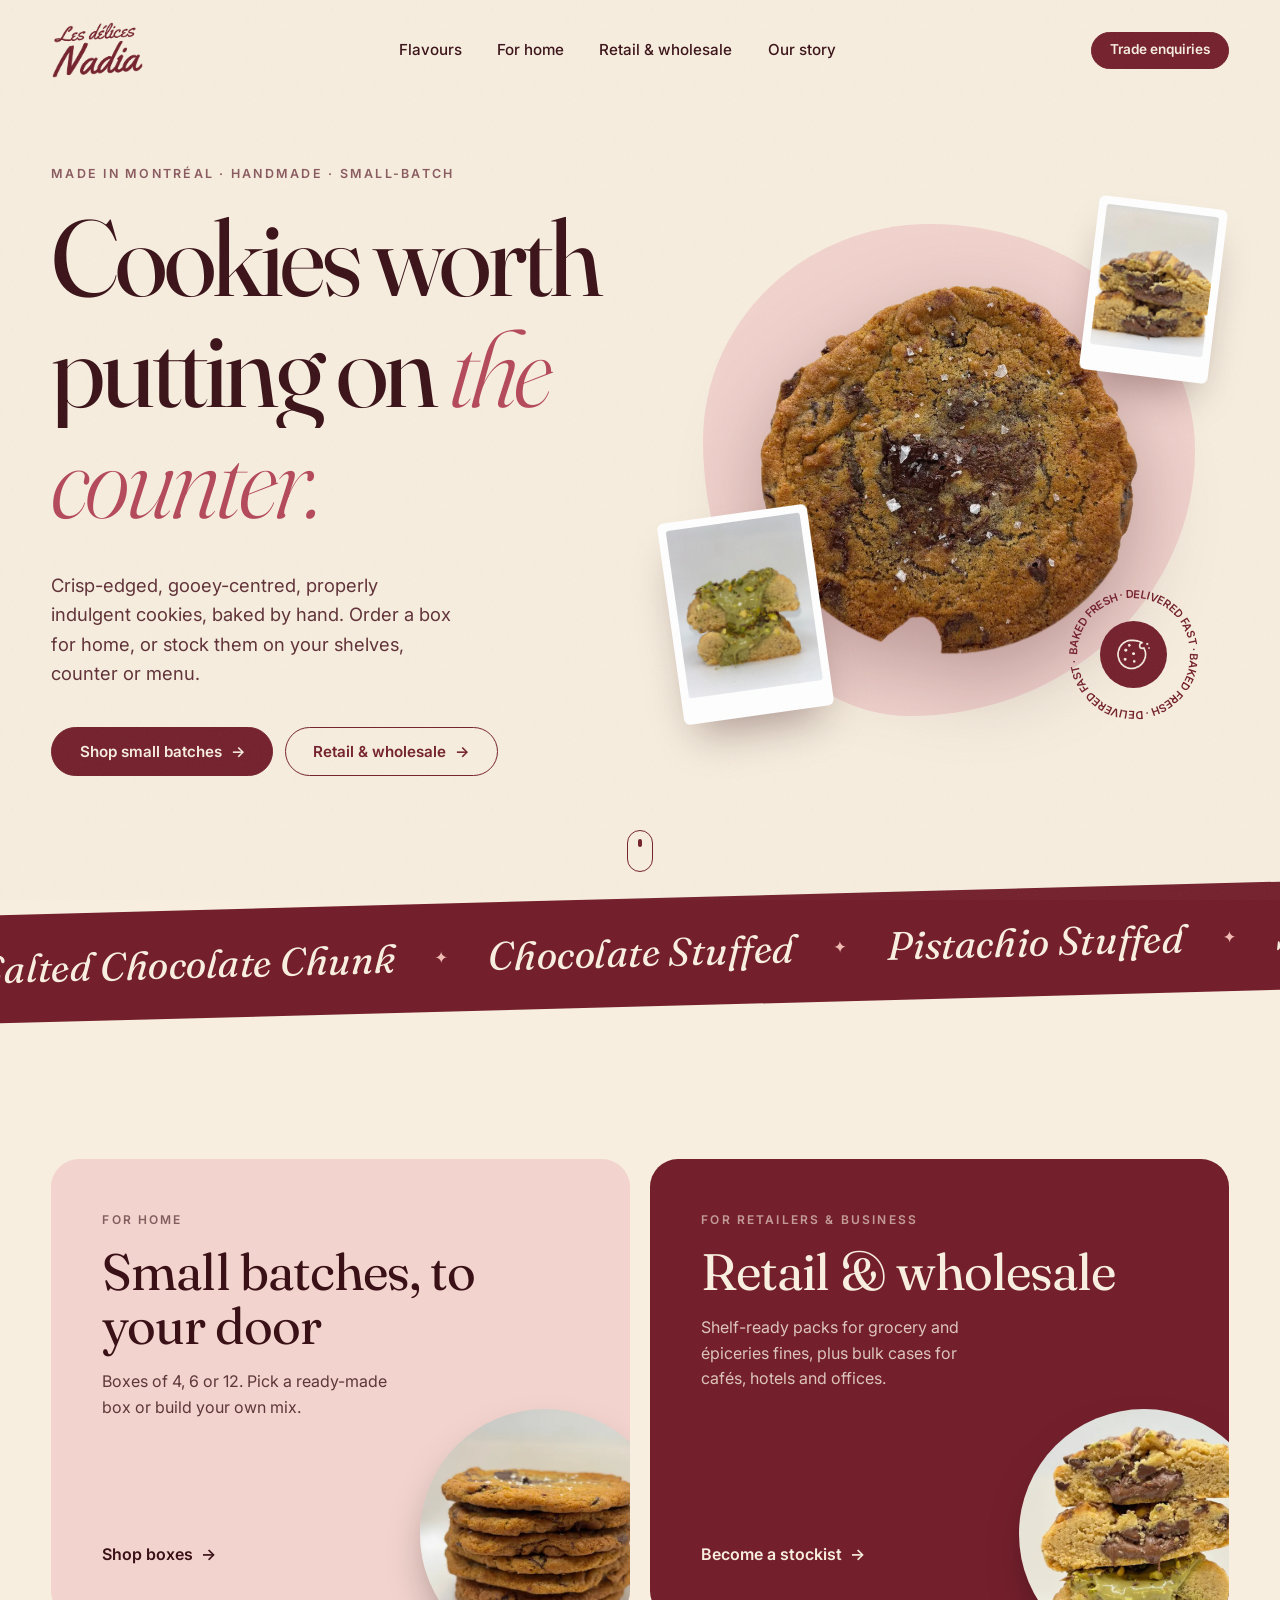
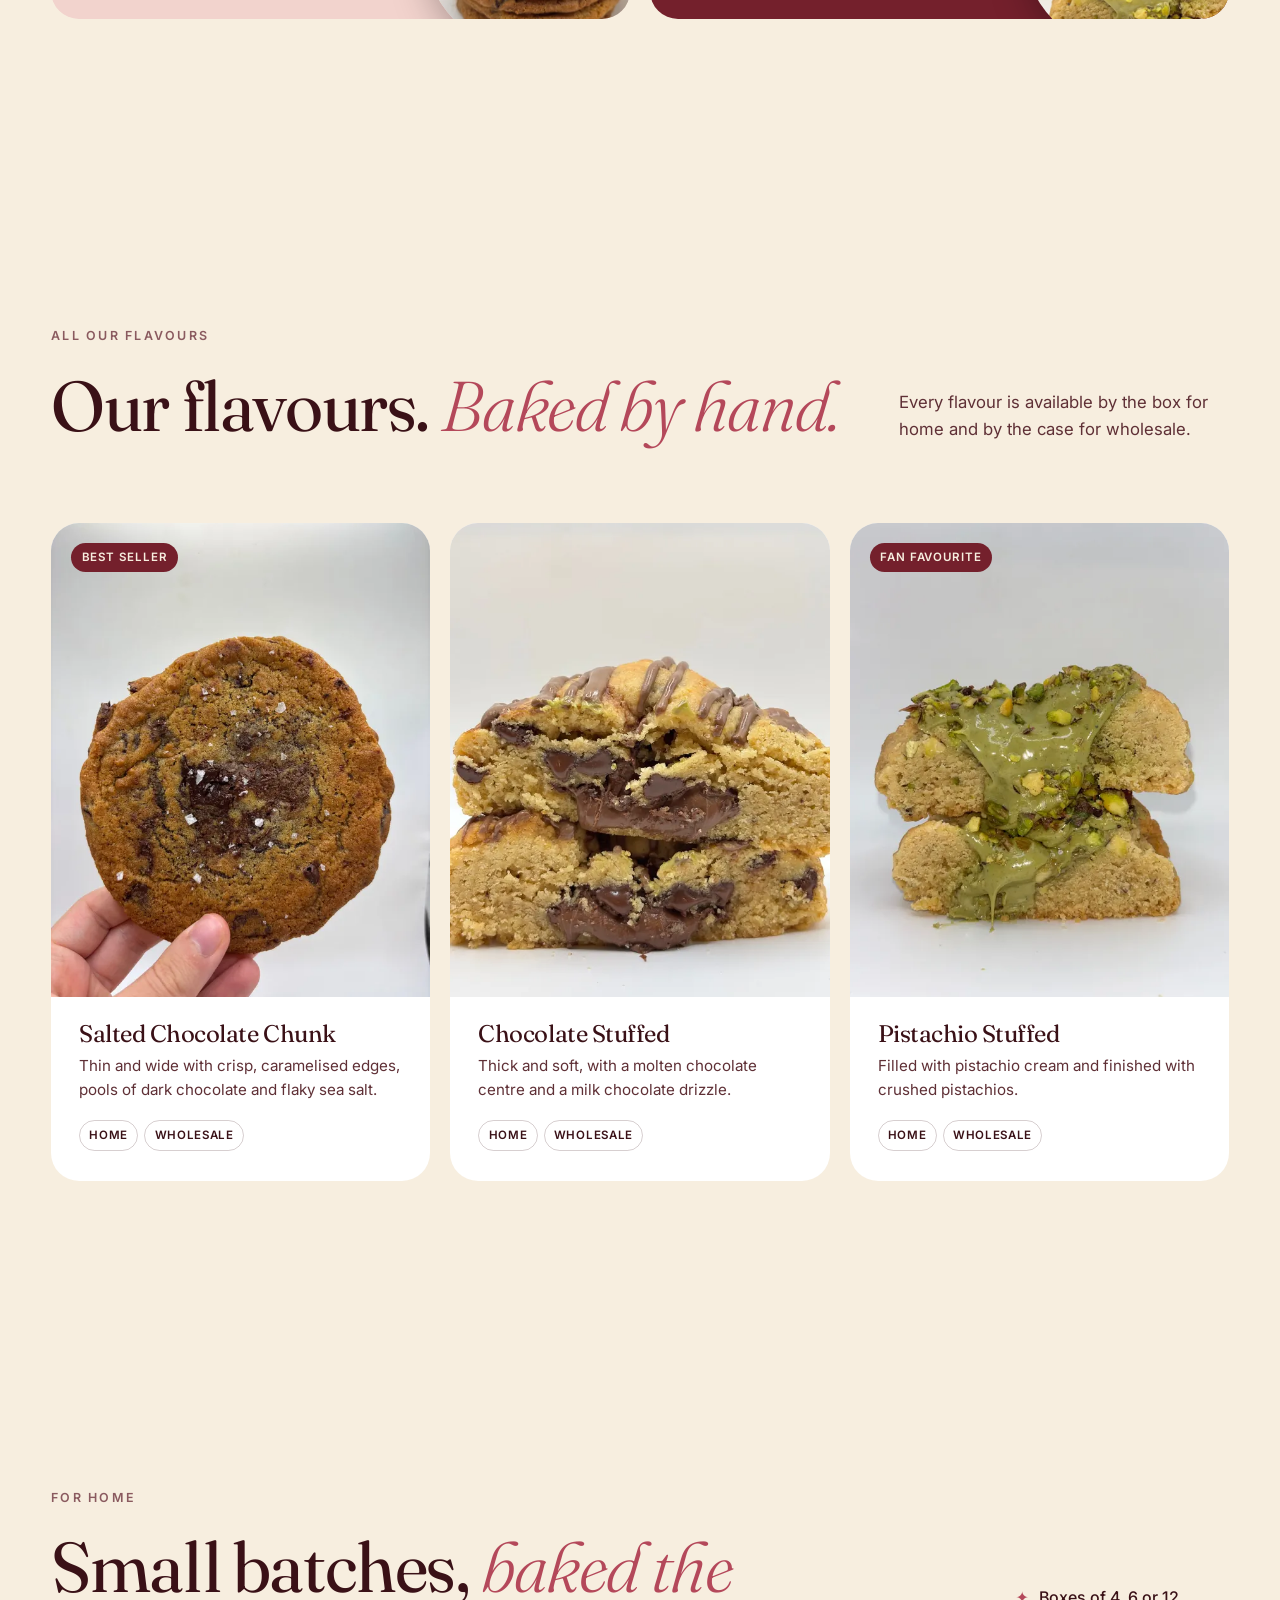
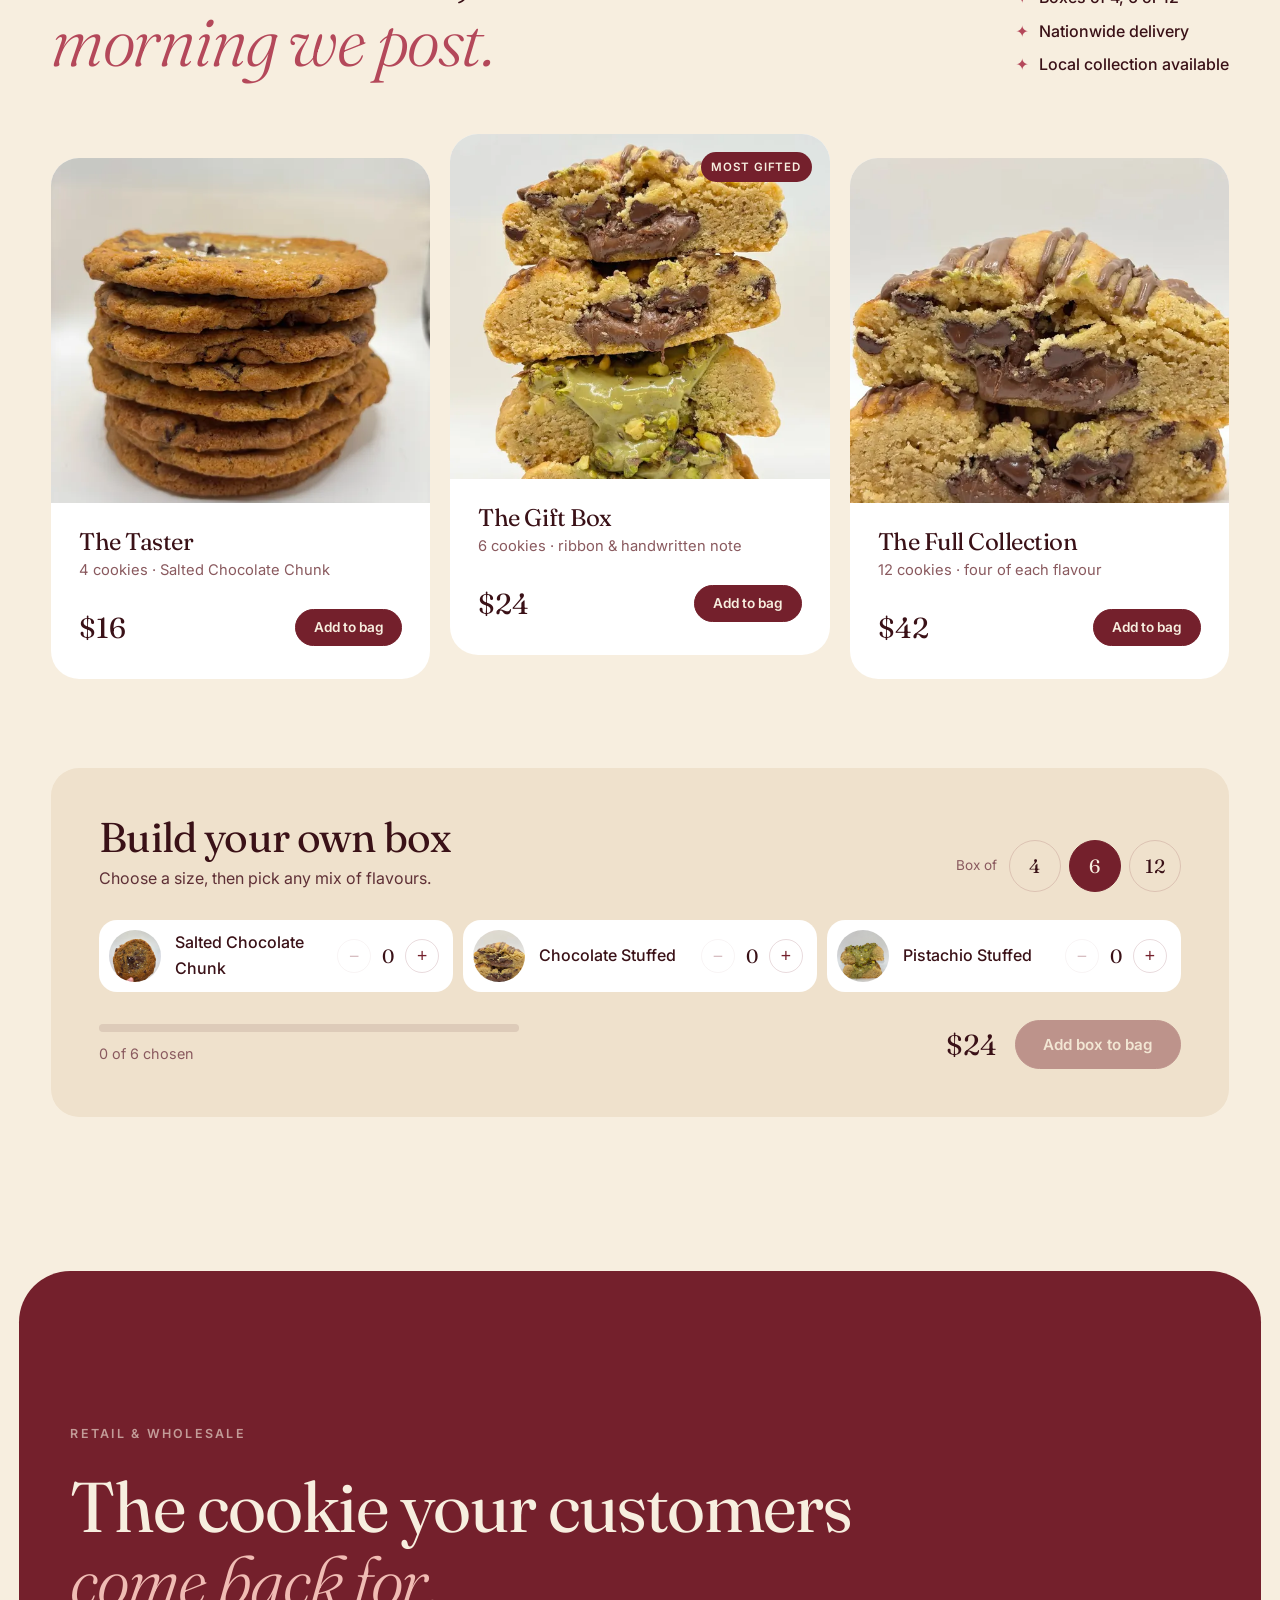
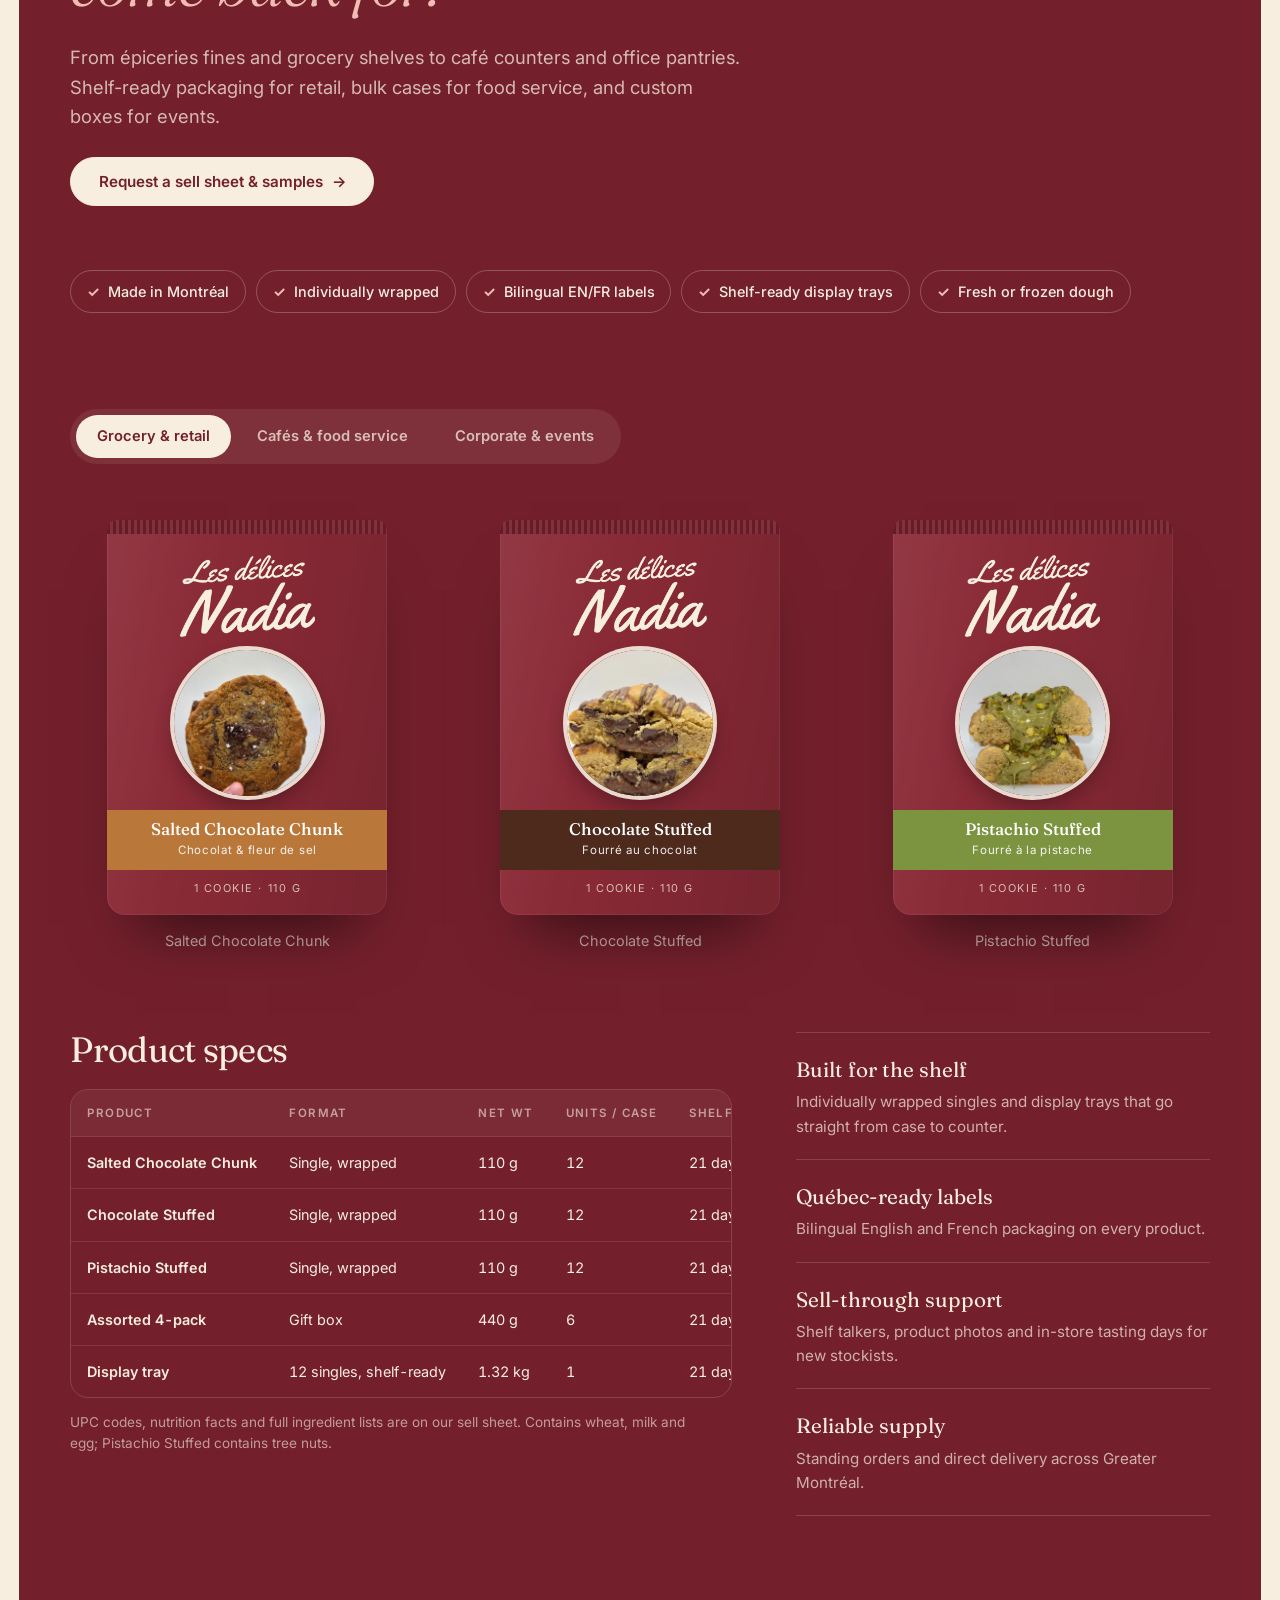
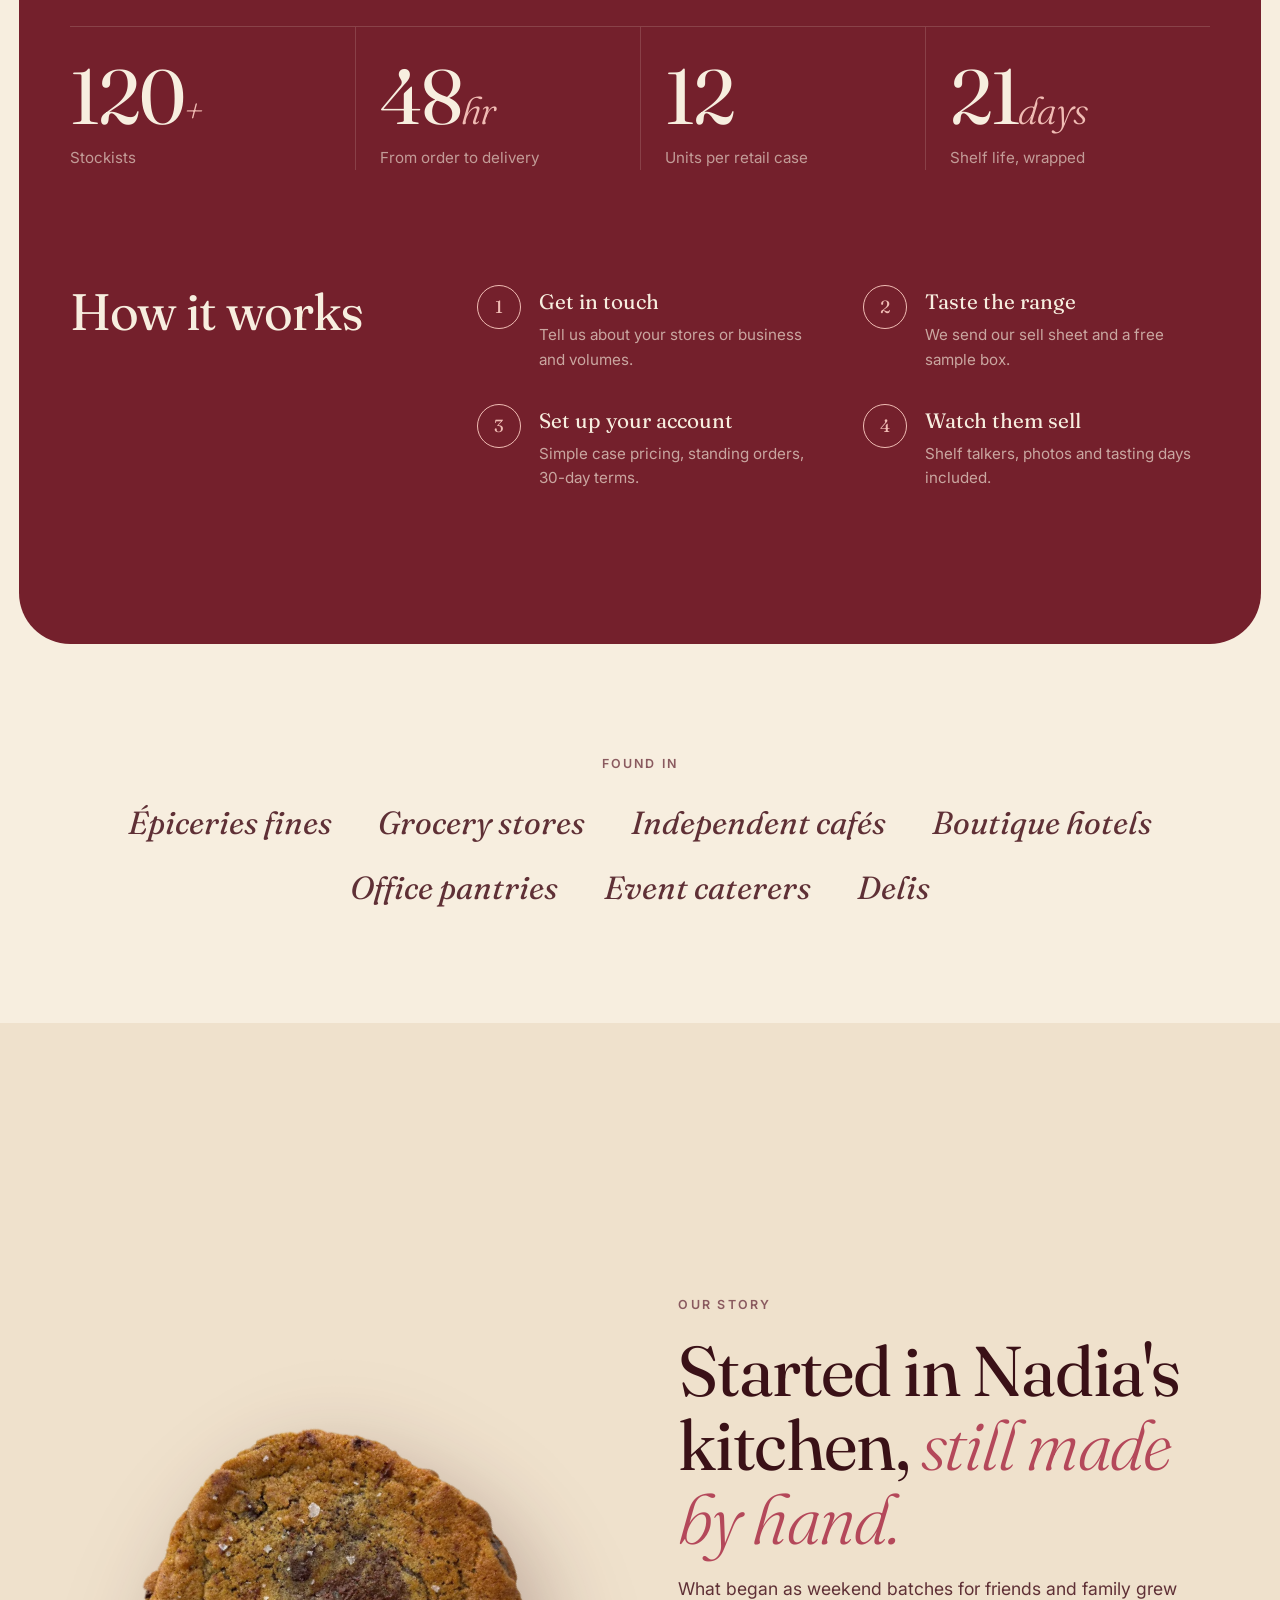
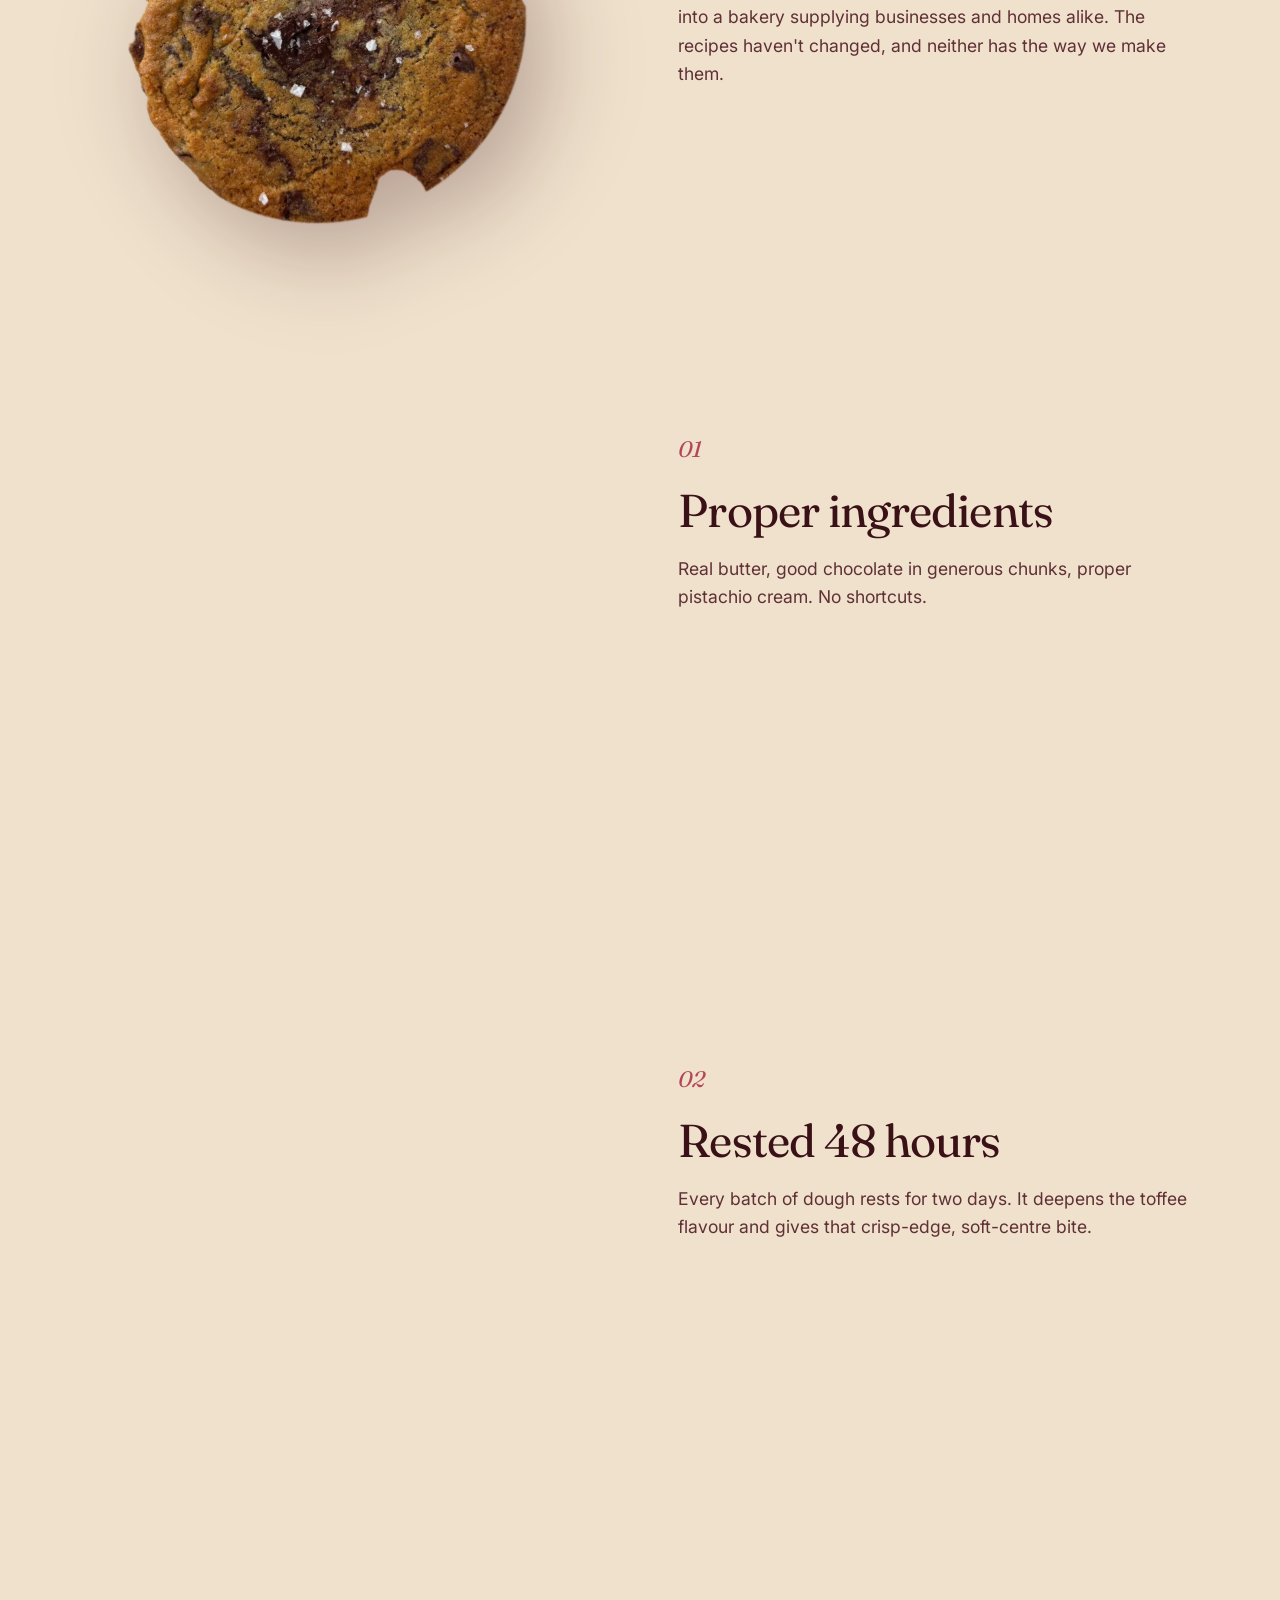
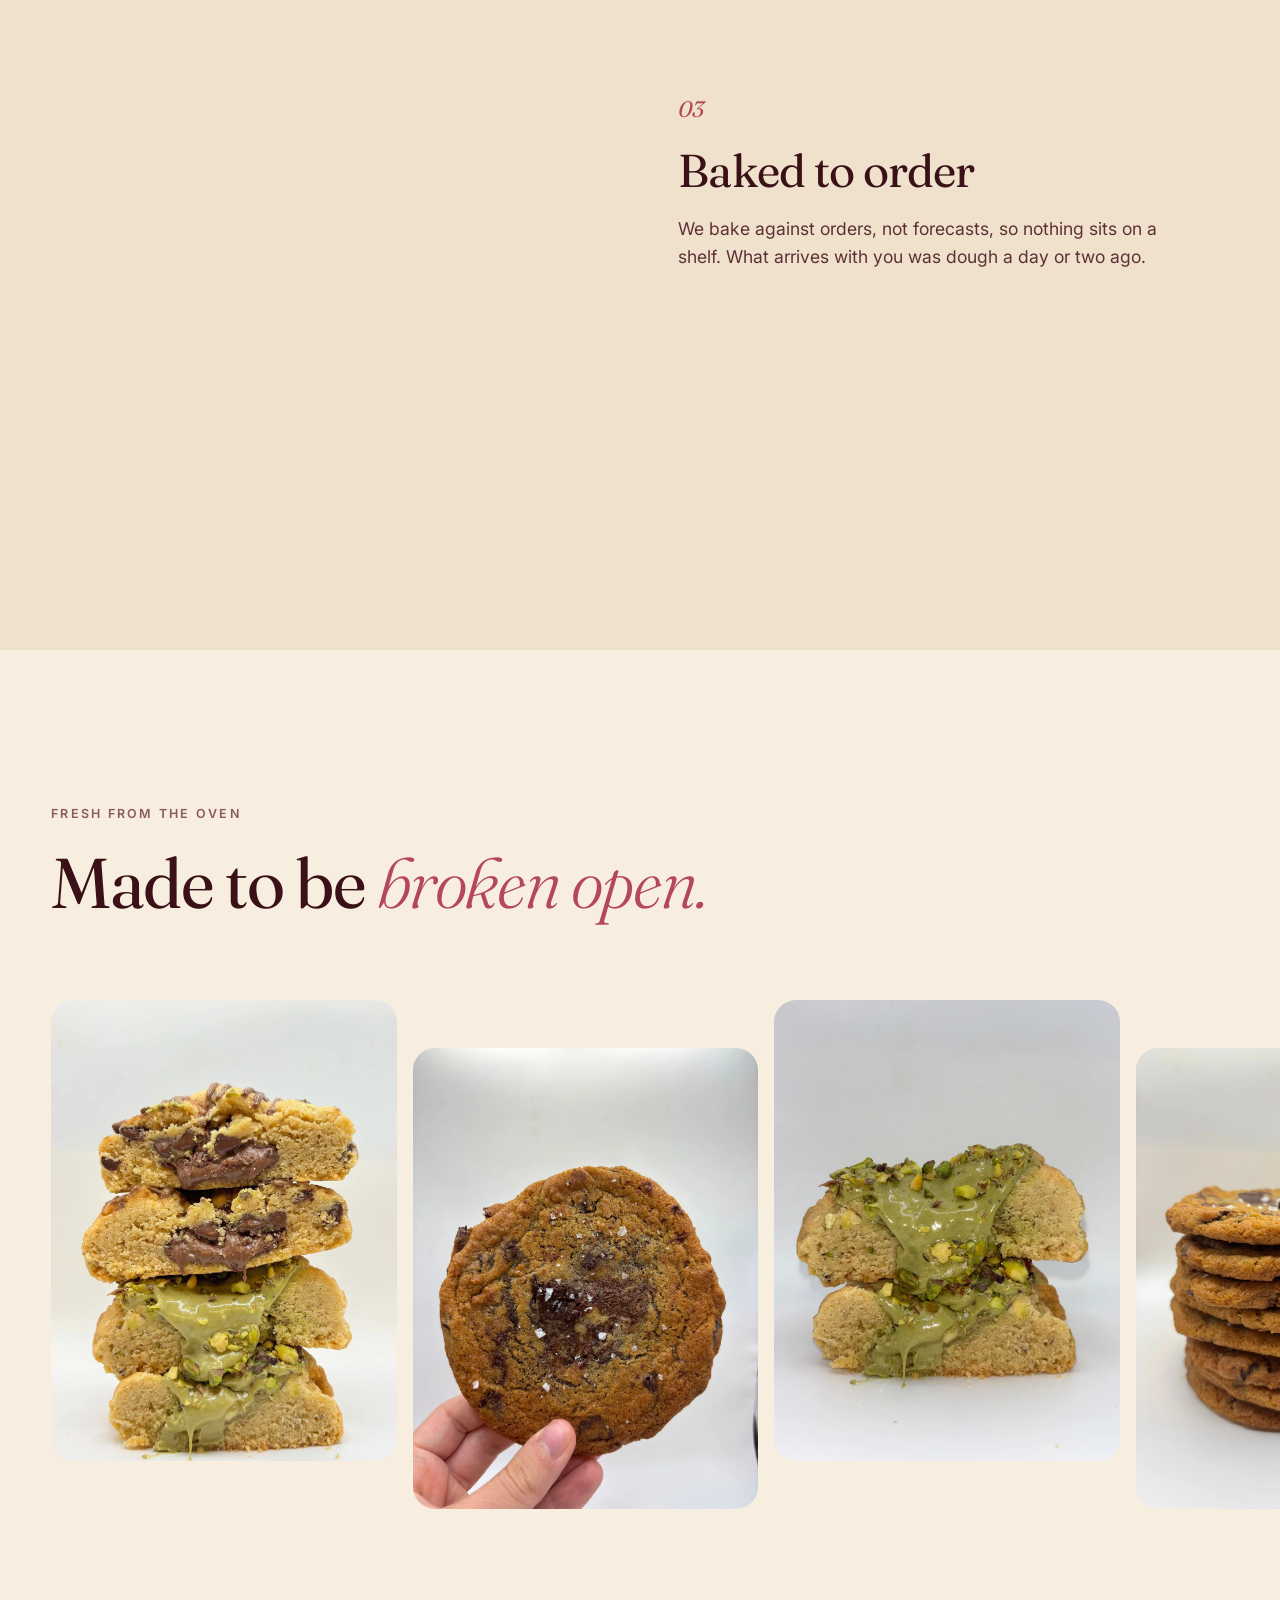
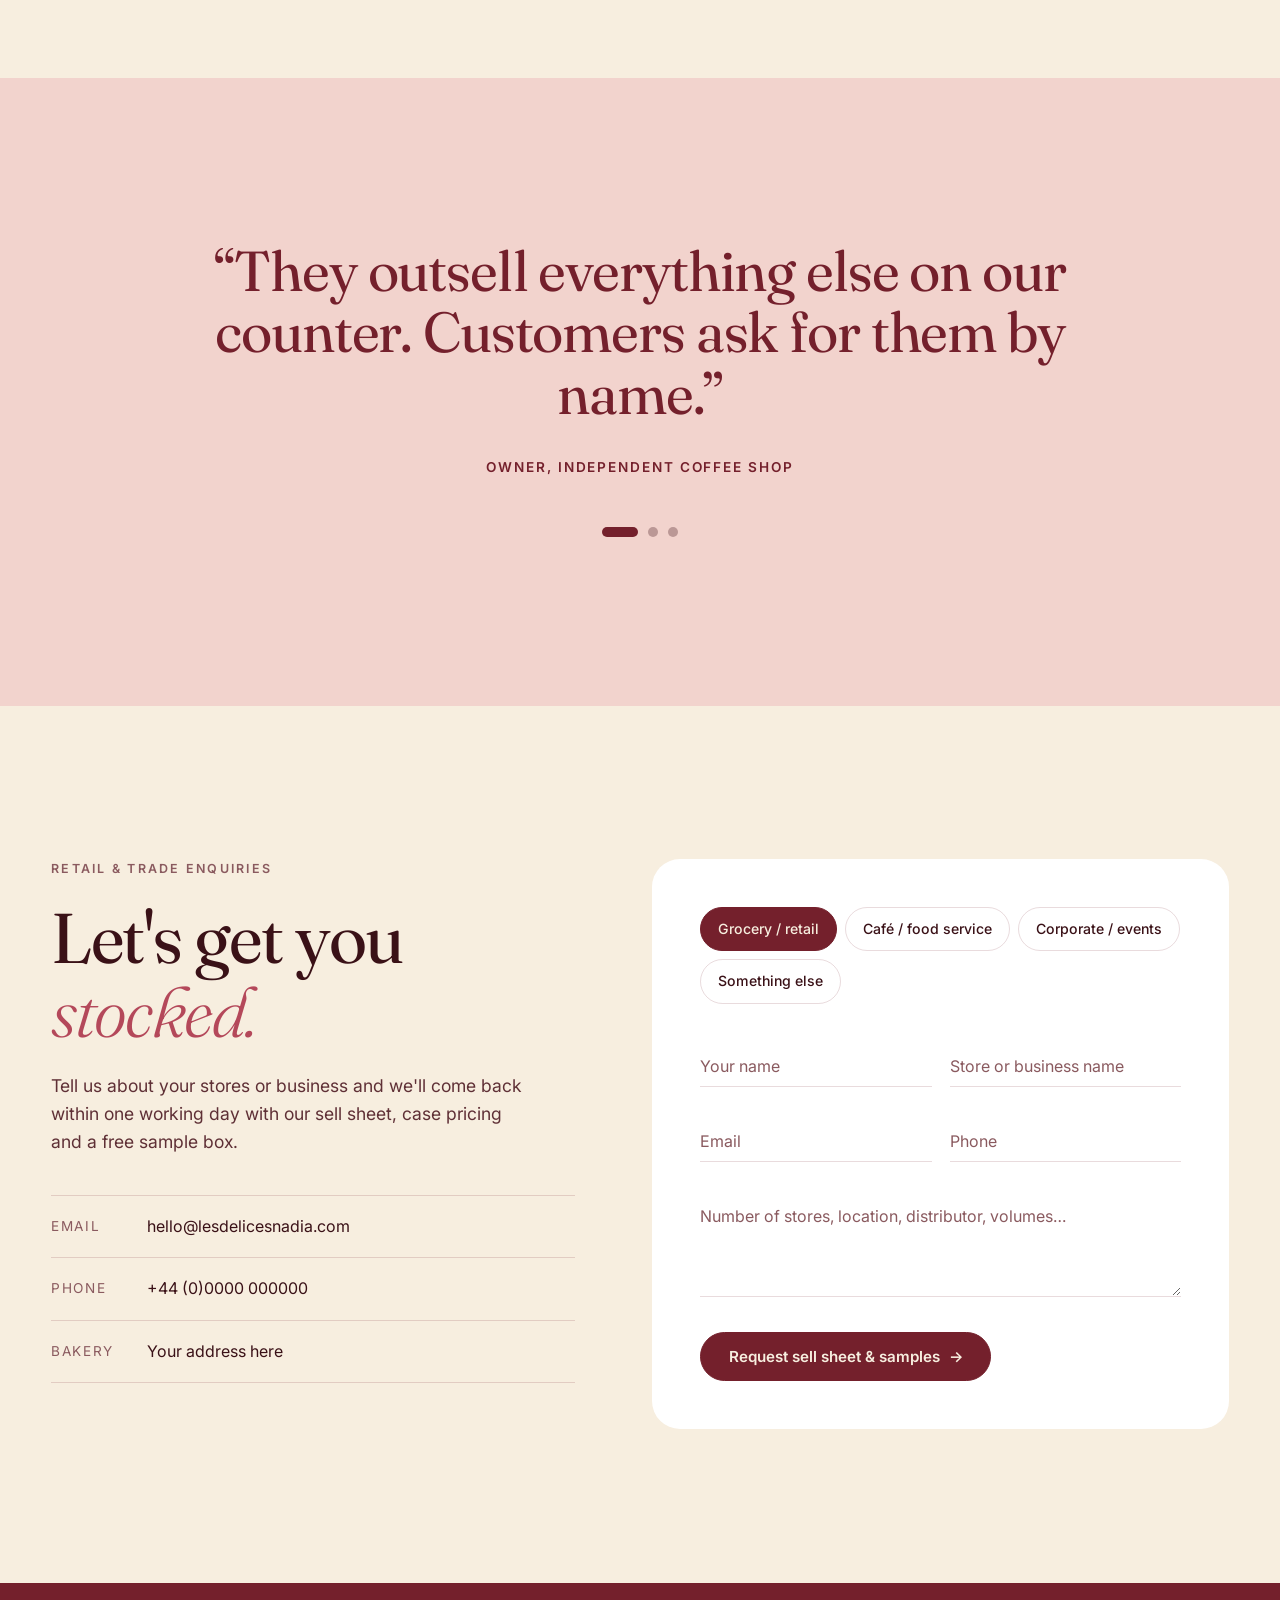
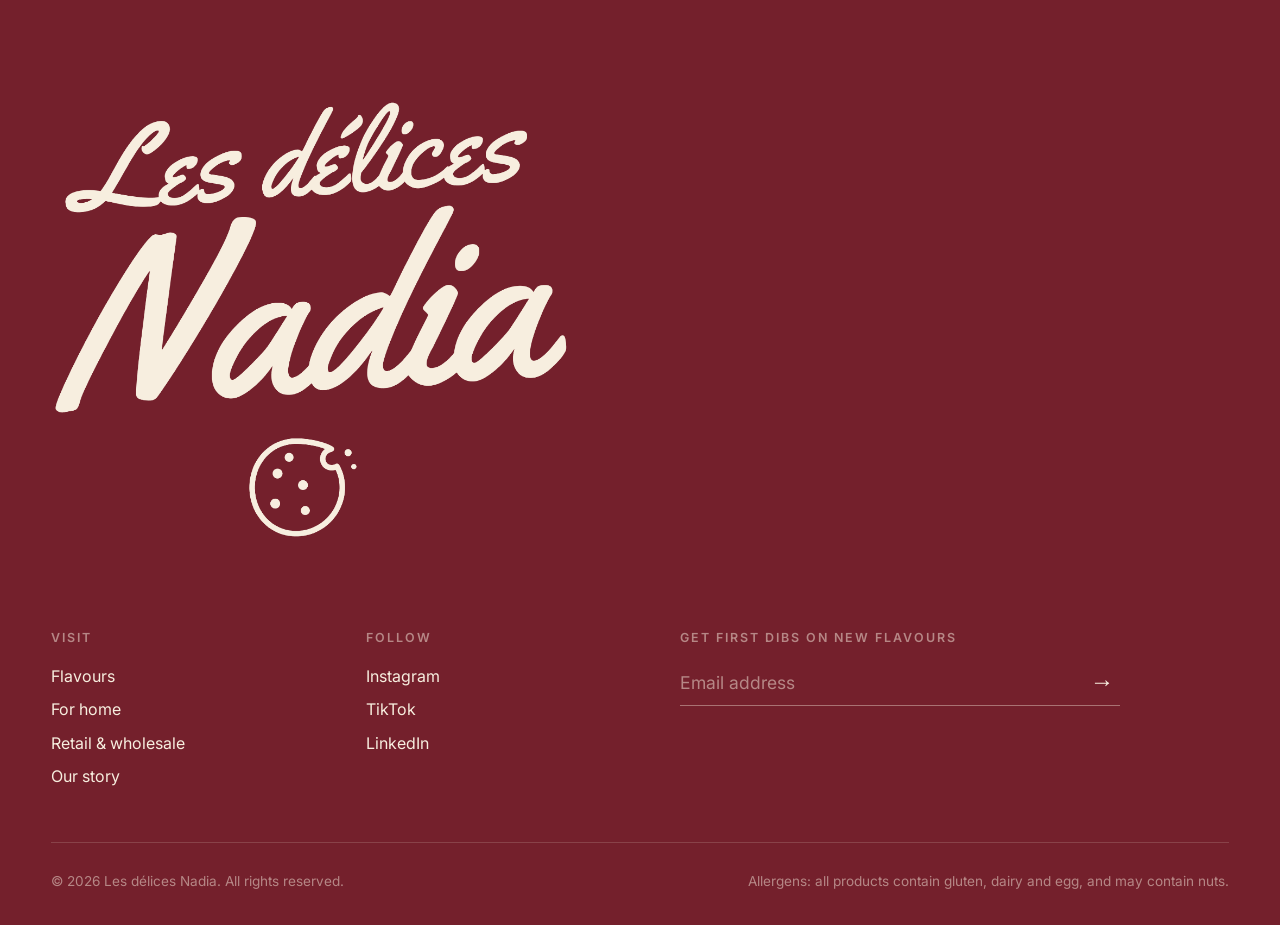
==== commit a8add201: "Make the site retail/CPG-ready - Retail & wholesale section with channel tabs: grocery & retail, caf" ====
--- a/index.html
+++ b/index.html
@@ -27,7 +27,7 @@
     <nav class="nav__links" aria-label="Main">
       <a href="#flavours">Flavours</a>
       <a href="#home">For home</a>
-      <a href="#wholesale">Wholesale</a>
+      <a href="#wholesale">Retail &amp; wholesale</a>
       <a href="#story">Our story</a>
     </nav>
     <a href="#contact" class="btn btn--dark btn--sm nav__cta">Trade enquiries</a>
@@ -37,7 +37,7 @@
   <div class="menu" aria-hidden="true">
     <a href="#flavours">Flavours</a>
     <a href="#home">For home</a>
-    <a href="#wholesale">Wholesale</a>
+    <a href="#wholesale">Retail &amp; wholesale</a>
     <a href="#story">Our story</a>
     <a href="#contact">Trade enquiries</a>
   </div>
@@ -46,16 +46,16 @@
     <!-- Hero -->
     <section class="hero">
       <div class="hero__copy">
-        <p class="eyebrow reveal">Handmade · Small-batch · Baked daily</p>
+        <p class="eyebrow reveal">Made in Montréal · Handmade · Small-batch</p>
         <h1 class="hero__title">
           <span class="line"><span>Cookies worth</span></span>
           <span class="line"><span>putting on <em>the</em></span></span>
           <span class="line"><span><em>counter.</em></span></span>
         </h1>
-        <p class="hero__lede reveal">Crisp-edged, gooey-centred, properly indulgent cookies, baked by hand. Order a box for home, or stock them in your café, hotel, office or event.</p>
+        <p class="hero__lede reveal">Crisp-edged, gooey-centred, properly indulgent cookies, baked by hand. Order a box for home, or stock them on your shelves, counter or menu.</p>
         <div class="hero__ctas reveal">
           <a href="#home" class="btn btn--dark">Shop small batches <span class="arrow">→</span></a>
-          <a href="#wholesale" class="btn btn--ghost">Wholesale <span class="arrow">→</span></a>
+          <a href="#wholesale" class="btn btn--ghost">Retail &amp; wholesale <span class="arrow">→</span></a>
         </div>
       </div>
       <div class="hero__visual">
@@ -102,9 +102,9 @@
         <img class="path__img" src="assets/salted-chunk-stack-sm.webp" alt="" width="600" height="800" loading="lazy">
       </a>
       <a href="#wholesale" class="path path--trade reveal">
-        <span class="path__tag">For business</span>
-        <h2>Wholesale by the case</h2>
-        <p>Cafés, delis, hotels, offices and events. Cases from 24 cookies, baked fresh or as frozen dough.</p>
+        <span class="path__tag">For retailers &amp; business</span>
+        <h2>Retail &amp; wholesale</h2>
+        <p>Shelf-ready packs for grocery and épiceries fines, plus bulk cases for cafés, hotels and offices.</p>
         <span class="path__link">Become a stockist <span class="arrow">→</span></span>
         <img class="path__img" src="assets/stuffed-stack-sm.webp" alt="" width="600" height="800" loading="lazy">
       </a>
@@ -169,7 +169,7 @@
           <div class="box__info">
             <h3>The Taster</h3>
             <p>4 cookies · Salted Chocolate Chunk</p>
-            <div class="box__foot"><span class="box__price">£14</span><button class="btn btn--dark btn--sm add-btn" data-name="The Taster">Add to bag</button></div>
+            <div class="box__foot"><span class="box__price">$16</span><button class="btn btn--dark btn--sm add-btn" data-name="The Taster">Add to bag</button></div>
           </div>
         </article>
         <article class="box box--featured reveal">
@@ -178,7 +178,7 @@
           <div class="box__info">
             <h3>The Gift Box</h3>
             <p>6 cookies · ribbon &amp; handwritten note</p>
-            <div class="box__foot"><span class="box__price">£22</span><button class="btn btn--dark btn--sm add-btn" data-name="The Gift Box">Add to bag</button></div>
+            <div class="box__foot"><span class="box__price">$24</span><button class="btn btn--dark btn--sm add-btn" data-name="The Gift Box">Add to bag</button></div>
           </div>
         </article>
         <article class="box reveal">
@@ -186,7 +186,7 @@
           <div class="box__info">
             <h3>The Full Collection</h3>
             <p>12 cookies · four of each flavour</p>
-            <div class="box__foot"><span class="box__price">£38</span><button class="btn btn--dark btn--sm add-btn" data-name="The Full Collection">Add to bag</button></div>
+            <div class="box__foot"><span class="box__price">$42</span><button class="btn btn--dark btn--sm add-btn" data-name="The Full Collection">Add to bag</button></div>
           </div>
         </article>
       </div>
@@ -199,9 +199,9 @@
             <p>Choose a size, then pick any mix of flavours.</p>
           </div>
           <div class="builder__sizes" role="radiogroup" aria-label="Box size">
-            <label><input type="radio" name="size" value="4" data-price="15"><span>4</span></label>
-            <label><input type="radio" name="size" value="6" data-price="22" checked><span>6</span></label>
-            <label><input type="radio" name="size" value="12" data-price="40"><span>12</span></label>
+            <label><input type="radio" name="size" value="4" data-price="16"><span>4</span></label>
+            <label><input type="radio" name="size" value="6" data-price="24" checked><span>6</span></label>
+            <label><input type="radio" name="size" value="12" data-price="44"><span>12</span></label>
           </div>
         </div>
         <ul class="builder__list">
@@ -215,7 +215,7 @@
             <p class="builder__status">0 of 6 chosen</p>
           </div>
           <div class="builder__buy">
-            <span class="box__price builder__price">£22</span>
+            <span class="box__price builder__price">$24</span>
             <button class="btn btn--dark builder__add" disabled>Add box to bag</button>
           </div>
         </div>
@@ -225,84 +225,137 @@
     <!-- ============ WHOLESALE (businesses) ============ -->
     <section class="wholesale" id="wholesale">
       <div class="wholesale__intro">
-        <p class="eyebrow eyebrow--light reveal">Wholesale</p>
+        <p class="eyebrow eyebrow--light reveal">Retail &amp; wholesale</p>
         <h2 class="reveal">The cookie your customers <em>come back for.</em></h2>
-        <p class="reveal">We supply independent cafés, coffee shops, hotels, delis, offices and caterers. Choose fully baked cookies delivered fresh, or frozen dough you bake in-house for that just-out-of-the-oven smell.</p>
-        <a href="#contact" class="btn btn--light reveal">Request a trade price list <span class="arrow">→</span></a>
+        <p class="reveal">From épiceries fines and grocery shelves to café counters and office pantries. Shelf-ready packaging for retail, bulk cases for food service, and custom boxes for events.</p>
+        <a href="#contact" class="btn btn--light reveal">Request a sell sheet &amp; samples <span class="arrow">→</span></a>
+      </div>
+
+      <ul class="claims reveal" aria-label="Product highlights">
+        <li>Made in Montréal</li>
+        <li>Individually wrapped</li>
+        <li>Bilingual EN/FR labels</li>
+        <li>Shelf-ready display trays</li>
+        <li>Fresh or frozen dough</li>
+      </ul>
+
+      <div class="channels">
+        <div class="channels__tabs reveal" role="tablist" aria-label="Sales channel">
+          <button role="tab" id="tab-retail" aria-controls="panel-retail" aria-selected="true">Grocery &amp; retail</button>
+          <button role="tab" id="tab-food" aria-controls="panel-food" aria-selected="false" tabindex="-1">Cafés &amp; food service</button>
+          <button role="tab" id="tab-corp" aria-controls="panel-corp" aria-selected="false" tabindex="-1">Corporate &amp; events</button>
+        </div>
+
+        <!-- Grocery & retail -->
+        <div class="channels__panel" id="panel-retail" role="tabpanel" aria-labelledby="tab-retail">
+          <div class="packs">
+            <figure class="pack pack--salted reveal">
+              <div class="pack__bag">
+                <span class="logo-mark logo-mark--word pack__logo"></span>
+                <div class="pack__window"><img src="assets/salted-chunk-sm.webp" alt="" width="600" height="800" loading="lazy"></div>
+                <div class="pack__band"><strong>Salted Chocolate Chunk</strong><span>Chocolat &amp; fleur de sel</span></div>
+                <span class="pack__wt">1 cookie · 110 g</span>
+              </div>
+              <figcaption>Salted Chocolate Chunk</figcaption>
+            </figure>
+            <figure class="pack pack--chocolate reveal">
+              <div class="pack__bag">
+                <span class="logo-mark logo-mark--word pack__logo"></span>
+                <div class="pack__window"><img src="assets/chocolate-stuffed-sm.webp" alt="" width="600" height="800" loading="lazy"></div>
+                <div class="pack__band"><strong>Chocolate Stuffed</strong><span>Fourré au chocolat</span></div>
+                <span class="pack__wt">1 cookie · 110 g</span>
+              </div>
+              <figcaption>Chocolate Stuffed</figcaption>
+            </figure>
+            <figure class="pack pack--pistachio reveal">
+              <div class="pack__bag">
+                <span class="logo-mark logo-mark--word pack__logo"></span>
+                <div class="pack__window"><img src="assets/pistachio-stuffed-sm.webp" alt="" width="600" height="800" loading="lazy"></div>
+                <div class="pack__band"><strong>Pistachio Stuffed</strong><span>Fourré à la pistache</span></div>
+                <span class="pack__wt">1 cookie · 110 g</span>
+              </div>
+              <figcaption>Pistachio Stuffed</figcaption>
+            </figure>
+          </div>
+
+          <div class="retail-grid">
+            <div class="specs reveal">
+              <h3>Product specs</h3>
+              <div class="specs__scroll">
+                <table>
+                  <thead><tr><th>Product</th><th>Format</th><th>Net wt</th><th>Units / case</th><th>Shelf life</th><th>Storage</th><th>Suggested retail</th></tr></thead>
+                  <tbody>
+                <tr><td>Salted Chocolate Chunk</td><td>Single, wrapped</td><td>110 g</td><td>12</td><td>21 days</td><td>Ambient</td><td>$4.99</td></tr>
+                <tr><td>Chocolate Stuffed</td><td>Single, wrapped</td><td>110 g</td><td>12</td><td>21 days</td><td>Ambient</td><td>$4.99</td></tr>
+                <tr><td>Pistachio Stuffed</td><td>Single, wrapped</td><td>110 g</td><td>12</td><td>21 days</td><td>Ambient</td><td>$4.99</td></tr>
+                    <tr><td>Assorted 4-pack</td><td>Gift box</td><td>440 g</td><td>6</td><td>21 days</td><td>Ambient</td><td>$16.99</td></tr>
+                    <tr><td>Display tray</td><td>12 singles, shelf-ready</td><td>1.32 kg</td><td>1</td><td>21 days</td><td>Ambient</td><td>$4.99 / unit</td></tr>
+                  </tbody>
+                </table>
+              </div>
+              <p class="specs__note">UPC codes, nutrition facts and full ingredient lists are on our sell sheet. Contains wheat, milk and egg; Pistachio Stuffed contains tree nuts.</p>
+            </div>
+            <ul class="why reveal">
+              <li><strong>Built for the shelf</strong><span>Individually wrapped singles and display trays that go straight from case to counter.</span></li>
+              <li><strong>Québec-ready labels</strong><span>Bilingual English and French packaging on every product.</span></li>
+              <li><strong>Sell-through support</strong><span>Shelf talkers, product photos and in-store tasting days for new stockists.</span></li>
+              <li><strong>Reliable supply</strong><span>Standing orders and direct delivery across Greater Montréal.</span></li>
+            </ul>
+          </div>
+        </div>
+
+        <!-- Cafés & food service -->
+        <div class="channels__panel" id="panel-food" role="tabpanel" aria-labelledby="tab-food" hidden>
+          <div class="cases">
+            <article class="case">
+              <span class="case__size">24</span>
+              <h4>Starter case</h4>
+              <ul><li>Up to 2 flavours</li><li>Baked or frozen dough</li><li>Ideal for trialling a counter</li></ul>
+              <a href="#contact" class="case__link" data-type="foodservice" data-case="Starter case (24)">Enquire <span class="arrow">→</span></a>
+            </article>
+            <article class="case case--featured">
+              <span class="case__badge">Most popular</span>
+              <span class="case__size">48</span>
+              <h4>Café case</h4>
+              <ul><li>Mix all flavours</li><li>Weekly standing orders</li><li>Free display cards &amp; menu photos</li></ul>
+              <a href="#contact" class="case__link" data-type="foodservice" data-case="Café case (48)">Enquire <span class="arrow">→</span></a>
+            </article>
+            <article class="case">
+              <span class="case__size">96<small>+</small></span>
+              <h4>Volume</h4>
+              <ul><li>Any mix, any volume</li><li>Tiered pricing</li><li>30-day terms</li></ul>
+              <a href="#contact" class="case__link" data-type="foodservice" data-case="Volume order (96+)">Enquire <span class="arrow">→</span></a>
+            </article>
+          </div>
+          <div class="offer offer--two">
+            <div class="offer__item"><h3>Baked &amp; delivered</h3><p>Fully baked, wrapped or loose for display. Great for grab-and-go counters.</p></div>
+            <div class="offer__item"><h3>Frozen dough</h3><p>Pre-portioned dough balls. Bake from frozen in 12 minutes for warm cookies all day.</p></div>
+          </div>
+        </div>
+
+        <!-- Corporate & events -->
+        <div class="channels__panel" id="panel-corp" role="tabpanel" aria-labelledby="tab-corp" hidden>
+          <div class="offer offer--two">
+            <div class="offer__item"><h3>Branded gift boxes</h3><p>Boxes with your logo, a printed note and your choice of flavours. For clients, teams and launches.</p><a href="#contact" class="case__link" data-type="corporate" data-case="branded gift boxes">Get a quote <span class="arrow">→</span></a></div>
+            <div class="offer__item"><h3>White label</h3><p>Your brand, our bake. Recipe development and packaging support for larger accounts.</p><a href="#contact" class="case__link" data-type="corporate" data-case="white label">Get a quote <span class="arrow">→</span></a></div>
+          </div>
+        </div>
       </div>
 
       <div class="stats">
         <div class="stat reveal"><span class="stat__num" data-count="120">0</span><span class="stat__plus">+</span><p>Stockists</p></div>
         <div class="stat reveal"><span class="stat__num" data-count="48">0</span><span class="stat__plus">hr</span><p>From order to delivery</p></div>
-        <div class="stat reveal"><span class="stat__num" data-count="24">0</span><p>Cookies minimum order</p></div>
-        <div class="stat reveal"><span class="stat__num" data-count="6">0</span><span class="stat__plus">mo</span><p>Frozen dough shelf life</p></div>
-      </div>
-
-      <h3 class="wholesale__sub reveal">Order by the case</h3>
-      <div class="cases">
-        <article class="case reveal">
-          <span class="case__size">24</span>
-          <h4>Starter case</h4>
-          <ul>
-            <li>Up to 2 flavours</li>
-            <li>Baked or frozen dough</li>
-            <li>Ideal for trialling a counter</li>
-          </ul>
-          <a href="#contact" class="case__link" data-case="Starter case (24)">Enquire <span class="arrow">→</span></a>
-        </article>
-        <article class="case case--featured reveal">
-          <span class="case__badge">Most popular</span>
-          <span class="case__size">48</span>
-          <h4>Café case</h4>
-          <ul>
-            <li>Mix up to 4 flavours</li>
-            <li>Weekly standing orders</li>
-            <li>Free display cards &amp; menu photos</li>
-          </ul>
-          <a href="#contact" class="case__link" data-case="Café case (48)">Enquire <span class="arrow">→</span></a>
-        </article>
-        <article class="case reveal">
-          <span class="case__size">96<small>+</small></span>
-          <h4>Volume &amp; events</h4>
-          <ul>
-            <li>All flavours, any mix</li>
-            <li>Branded boxes &amp; logo cookies</li>
-            <li>Tiered pricing &amp; 30-day terms</li>
-          </ul>
-          <a href="#contact" class="case__link" data-case="Volume & events (96+)">Enquire <span class="arrow">→</span></a>
-        </article>
-      </div>
-
-      <div class="offer">
-        <div class="offer__item reveal">
-          <span class="offer__num">01</span>
-          <h3>Baked &amp; delivered</h3>
-          <p>Fully baked, individually wrapped or loose for display. Great for grab-and-go counters.</p>
-        </div>
-        <div class="offer__item reveal">
-          <span class="offer__num">02</span>
-          <h3>Frozen dough</h3>
-          <p>Pre-portioned dough balls. Bake from frozen in 12 minutes for warm cookies all day.</p>
-        </div>
-        <div class="offer__item reveal">
-          <span class="offer__num">03</span>
-          <h3>Corporate &amp; events</h3>
-          <p>Branded boxes, custom flavours and logo cookies for launches, clients and teams.</p>
-        </div>
-        <div class="offer__item reveal">
-          <span class="offer__num">04</span>
-          <h3>White label</h3>
-          <p>Your brand, our bake. Recipe development and packaging support for larger accounts.</p>
-        </div>
+        <div class="stat reveal"><span class="stat__num" data-count="12">0</span><p>Units per retail case</p></div>
+        <div class="stat reveal"><span class="stat__num" data-count="21">0</span><span class="stat__plus">days</span><p>Shelf life, wrapped</p></div>
       </div>
 
       <div class="steps">
         <h3 class="steps__title reveal">How it works</h3>
         <ol>
-          <li class="reveal"><span>1</span><div><strong>Get in touch</strong><p>Tell us about your business and volumes.</p></div></li>
-          <li class="reveal"><span>2</span><div><strong>Taste the range</strong><p>We send a free sample box to qualifying businesses.</p></div></li>
-          <li class="reveal"><span>3</span><div><strong>Set up your account</strong><p>Simple pricing, standing orders, 30-day terms.</p></div></li>
-          <li class="reveal"><span>4</span><div><strong>Watch them sell</strong><p>Free display cards and menu imagery included.</p></div></li>
+          <li class="reveal"><span>1</span><div><strong>Get in touch</strong><p>Tell us about your stores or business and volumes.</p></div></li>
+          <li class="reveal"><span>2</span><div><strong>Taste the range</strong><p>We send our sell sheet and a free sample box.</p></div></li>
+          <li class="reveal"><span>3</span><div><strong>Set up your account</strong><p>Simple case pricing, standing orders, 30-day terms.</p></div></li>
+          <li class="reveal"><span>4</span><div><strong>Watch them sell</strong><p>Shelf talkers, photos and tasting days included.</p></div></li>
         </ol>
       </div>
     </section>
@@ -311,7 +364,7 @@
     <section class="trusted">
       <p class="eyebrow reveal">Found in</p>
       <div class="trusted__row reveal">
-        <span>Independent cafés</span><span>Boutique hotels</span><span>Farm shops</span><span>Office pantries</span><span>Event caterers</span><span>Delis</span>
+        <span>Épiceries fines</span><span>Grocery stores</span><span>Independent cafés</span><span>Boutique hotels</span><span>Office pantries</span><span>Event caterers</span><span>Delis</span>
       </div>
     </section>
 
@@ -387,9 +440,9 @@
     <!-- Contact -->
     <section class="contact" id="contact">
       <div class="contact__copy">
-        <p class="eyebrow reveal">Trade enquiries</p>
+        <p class="eyebrow reveal">Retail &amp; trade enquiries</p>
         <h2 class="reveal">Let's get you <em>stocked.</em></h2>
-        <p class="reveal">Tell us a little about your business and we'll come back within one working day with pricing and a free sample box.</p>
+        <p class="reveal">Tell us about your stores or business and we'll come back within one working day with our sell sheet, case pricing and a free sample box.</p>
         <ul class="contact__details reveal">
           <li><span>Email</span><a href="mailto:hello@lesdelicesnadia.com">hello@lesdelicesnadia.com</a></li>
           <li><span>Phone</span><a href="tel:+440000000000">+44 (0)0000 000000</a></li>
@@ -398,20 +451,21 @@
       </div>
       <form class="form reveal" novalidate>
         <div class="form__toggle" role="radiogroup" aria-label="Enquiry type">
-          <label><input type="radio" name="type" value="wholesale" checked><span>Wholesale</span></label>
+          <label><input type="radio" name="type" value="retail" checked><span>Grocery / retail</span></label>
+          <label><input type="radio" name="type" value="foodservice"><span>Café / food service</span></label>
           <label><input type="radio" name="type" value="corporate"><span>Corporate / events</span></label>
           <label><input type="radio" name="type" value="other"><span>Something else</span></label>
         </div>
         <div class="form__row">
           <label class="field"><input type="text" name="name" placeholder=" " required><span>Your name</span></label>
-          <label class="field"><input type="text" name="business" placeholder=" "><span>Business name</span></label>
+          <label class="field"><input type="text" name="business" placeholder=" "><span>Store or business name</span></label>
         </div>
         <div class="form__row">
           <label class="field"><input type="email" name="email" placeholder=" " required><span>Email</span></label>
           <label class="field"><input type="tel" name="phone" placeholder=" "><span>Phone</span></label>
         </div>
-        <label class="field"><textarea name="message" rows="4" placeholder=" "></textarea><span>Tell us about your volumes, location, etc.</span></label>
-        <button type="submit" class="btn btn--dark">Send enquiry <span class="arrow">→</span></button>
+        <label class="field"><textarea name="message" rows="4" placeholder=" "></textarea><span>Number of stores, location, distributor, volumes…</span></label>
+        <button type="submit" class="btn btn--dark">Request sell sheet &amp; samples <span class="arrow">→</span></button>
         <p class="form__success" role="status" hidden>Thanks! We'll be in touch within one working day.</p>
       </form>
     </section>
@@ -422,7 +476,7 @@
     <div class="footer__cols">
       <div>
         <h4>Visit</h4>
-        <a href="#flavours">Flavours</a><a href="#home">For home</a><a href="#wholesale">Wholesale</a><a href="#story">Our story</a>
+        <a href="#flavours">Flavours</a><a href="#home">For home</a><a href="#wholesale">Retail &amp; wholesale</a><a href="#story">Our story</a>
       </div>
       <div>
         <h4>Follow</h4>
--- a/styles.css
+++ b/styles.css
@@ -497,3 +497,76 @@
 .gallery__track img { display: block; width: 100%; aspect-ratio: 3 / 4; object-fit: cover; transition: transform 1.2s var(--ease); pointer-events: none; }
 .gallery__track figure:hover img { transform: scale(1.06); }
 @media (max-width: 560px) { .gallery__track figure:nth-child(even) { margin-top: 0; } }
+
+/* ---------- Retail & wholesale: claims, channel tabs, packs, specs ---------- */
+.claims { list-style: none; padding: 0; margin: clamp(40px, 6vw, 64px) 0 0; display: flex; flex-wrap: wrap; gap: 10px; }
+.claims li { display: inline-flex; align-items: center; gap: 8px; padding: .6em 1.1em; border: 1px solid rgba(247, 238, 223, .25); border-radius: 999px; font-size: .9rem; font-weight: 500; }
+.claims li::before { content: "✓"; color: var(--caramel); font-weight: 700; }
+
+.channels { margin-top: clamp(56px, 8vw, 96px); }
+.channels__tabs { display: inline-flex; flex-wrap: wrap; gap: 6px; padding: 6px; border-radius: 999px; background: rgba(247, 238, 223, .08); margin-bottom: clamp(32px, 5vw, 56px); }
+.channels__tabs button { border: 0; background: transparent; color: rgba(247, 238, 223, .75); font: 600 .92rem var(--sans); padding: .85em 1.4em; border-radius: 999px; cursor: pointer; transition: background .4s var(--ease), color .4s var(--ease); }
+.channels__tabs button:hover { color: var(--cream); }
+.channels__tabs button[aria-selected="true"] { background: var(--cream); color: var(--cocoa); }
+.channels__tabs button:focus-visible { outline: 2px solid var(--caramel); outline-offset: 2px; }
+.channels__panel { animation: fadeUp .6s var(--ease); }
+
+/* packaging mockups */
+.packs { display: grid; grid-template-columns: repeat(3, 1fr); gap: clamp(16px, 3vw, 40px); margin-bottom: clamp(48px, 7vw, 80px); }
+.pack { margin: 0; display: grid; gap: 14px; justify-items: center; }
+.pack figcaption { font-size: .9rem; color: rgba(247, 238, 223, .7); }
+.pack__bag {
+  --band: #c98a4b;
+  position: relative; width: min(100%, 280px); aspect-ratio: 3 / 4; border-radius: 10px 10px 18px 18px;
+  background: linear-gradient(100deg, rgba(255,255,255,.07), transparent 35%, rgba(0,0,0,.12) 90%), #8a2a37;
+  box-shadow: 0 40px 60px -30px rgba(0, 0, 0, .6), inset 0 0 0 1px rgba(255,255,255,.06);
+  display: flex; flex-direction: column; align-items: center; padding: 30px 18px 18px; color: var(--cream);
+  transition: transform .7s var(--ease), box-shadow .7s var(--ease);
+}
+/* crimped seal along the top */
+.pack__bag::before { content: ""; position: absolute; left: 0; right: 0; top: 0; height: 14px; border-radius: 10px 10px 0 0;
+  background: repeating-linear-gradient(90deg, rgba(0,0,0,.18) 0 3px, rgba(255,255,255,.06) 3px 6px), #7a2330; }
+.pack:hover .pack__bag { transform: translateY(-10px) rotate(-2deg); box-shadow: 0 50px 70px -30px rgba(0, 0, 0, .7); }
+.pack__logo { width: 56%; margin-top: 4px; }
+.pack__window { width: 60%; aspect-ratio: 1; border-radius: 50%; overflow: hidden; margin: 12px 0 14px; box-shadow: 0 0 0 4px rgba(247, 238, 223, .9), 0 10px 20px rgba(0,0,0,.3); }
+.pack__window img { width: 100%; height: 100%; object-fit: cover; transition: transform 1.2s var(--ease); }
+.pack:hover .pack__window img { transform: scale(1.12); }
+.pack__band { width: calc(100% + 36px); margin-top: auto; background: var(--band); color: #fff; text-align: center; padding: 10px 8px; display: grid; gap: 2px; }
+.pack__band strong { font-family: var(--serif); font-weight: 500; font-size: 1.05rem; line-height: 1.15; }
+.pack__band span { font-size: .72rem; letter-spacing: .06em; opacity: .9; }
+.pack__wt { margin-top: 10px; font-size: .68rem; letter-spacing: .14em; text-transform: uppercase; opacity: .75; }
+.pack--salted .pack__bag { --band: #b9773a; }
+.pack--chocolate .pack__bag { --band: #4d2a1c; }
+.pack--pistachio .pack__bag { --band: #7c9440; }
+
+.retail-grid { display: grid; grid-template-columns: 1.6fr 1fr; gap: clamp(32px, 5vw, 64px); align-items: start; }
+.retail-grid > * { min-width: 0; }
+.specs h3 { font-size: clamp(1.6rem, 3vw, 2.2rem); margin-bottom: 20px; }
+.specs__scroll { overflow-x: auto; border: 1px solid rgba(247, 238, 223, .16); border-radius: 18px; }
+.specs table { width: 100%; border-collapse: collapse; font-size: .9rem; min-width: 640px; font-variant-numeric: tabular-nums; }
+.specs th, .specs td { text-align: left; padding: 14px 16px; border-bottom: 1px solid rgba(247, 238, 223, .1); white-space: nowrap; }
+.specs th { font-size: .72rem; letter-spacing: .12em; text-transform: uppercase; color: rgba(247, 238, 223, .6); font-weight: 600; background: rgba(247, 238, 223, .05); }
+.specs tbody tr:last-child td { border-bottom: 0; }
+.specs tbody tr { transition: background .3s; }
+.specs tbody tr:hover { background: rgba(247, 238, 223, .06); }
+.specs td:first-child { font-weight: 600; }
+.specs__note { margin-top: 14px; font-size: .85rem; color: rgba(247, 238, 223, .6); max-width: 70ch; }
+.why { list-style: none; padding: 0; margin: 0; display: grid; gap: 0; border-top: 1px solid rgba(247, 238, 223, .16); }
+.why li { display: grid; gap: 4px; padding: 20px 0; border-bottom: 1px solid rgba(247, 238, 223, .16); }
+.why strong { font-family: var(--serif); font-weight: 400; font-size: 1.3rem; }
+.why span { color: rgba(247, 238, 223, .7); font-size: .95rem; }
+
+.offer--two { grid-template-columns: 1fr 1fr; }
+.offer--two .offer__item h3 { margin: 0 0 .7rem; }
+.offer--two .case__link { display: inline-flex; margin-top: 1.4rem; }
+.wholesale .stats { margin-top: clamp(64px, 9vw, 110px); }
+
+@media (max-width: 1024px) {
+  .retail-grid { grid-template-columns: 1fr; }
+}
+@media (max-width: 760px) {
+  .packs { grid-template-columns: none; grid-auto-flow: column; grid-auto-columns: 70%; overflow-x: auto; scroll-snap-type: x mandatory; padding-bottom: 12px; scrollbar-width: none; }
+  .pack { scroll-snap-align: center; }
+  .offer--two { grid-template-columns: 1fr; }
+  .channels__tabs { border-radius: 22px; }
+}
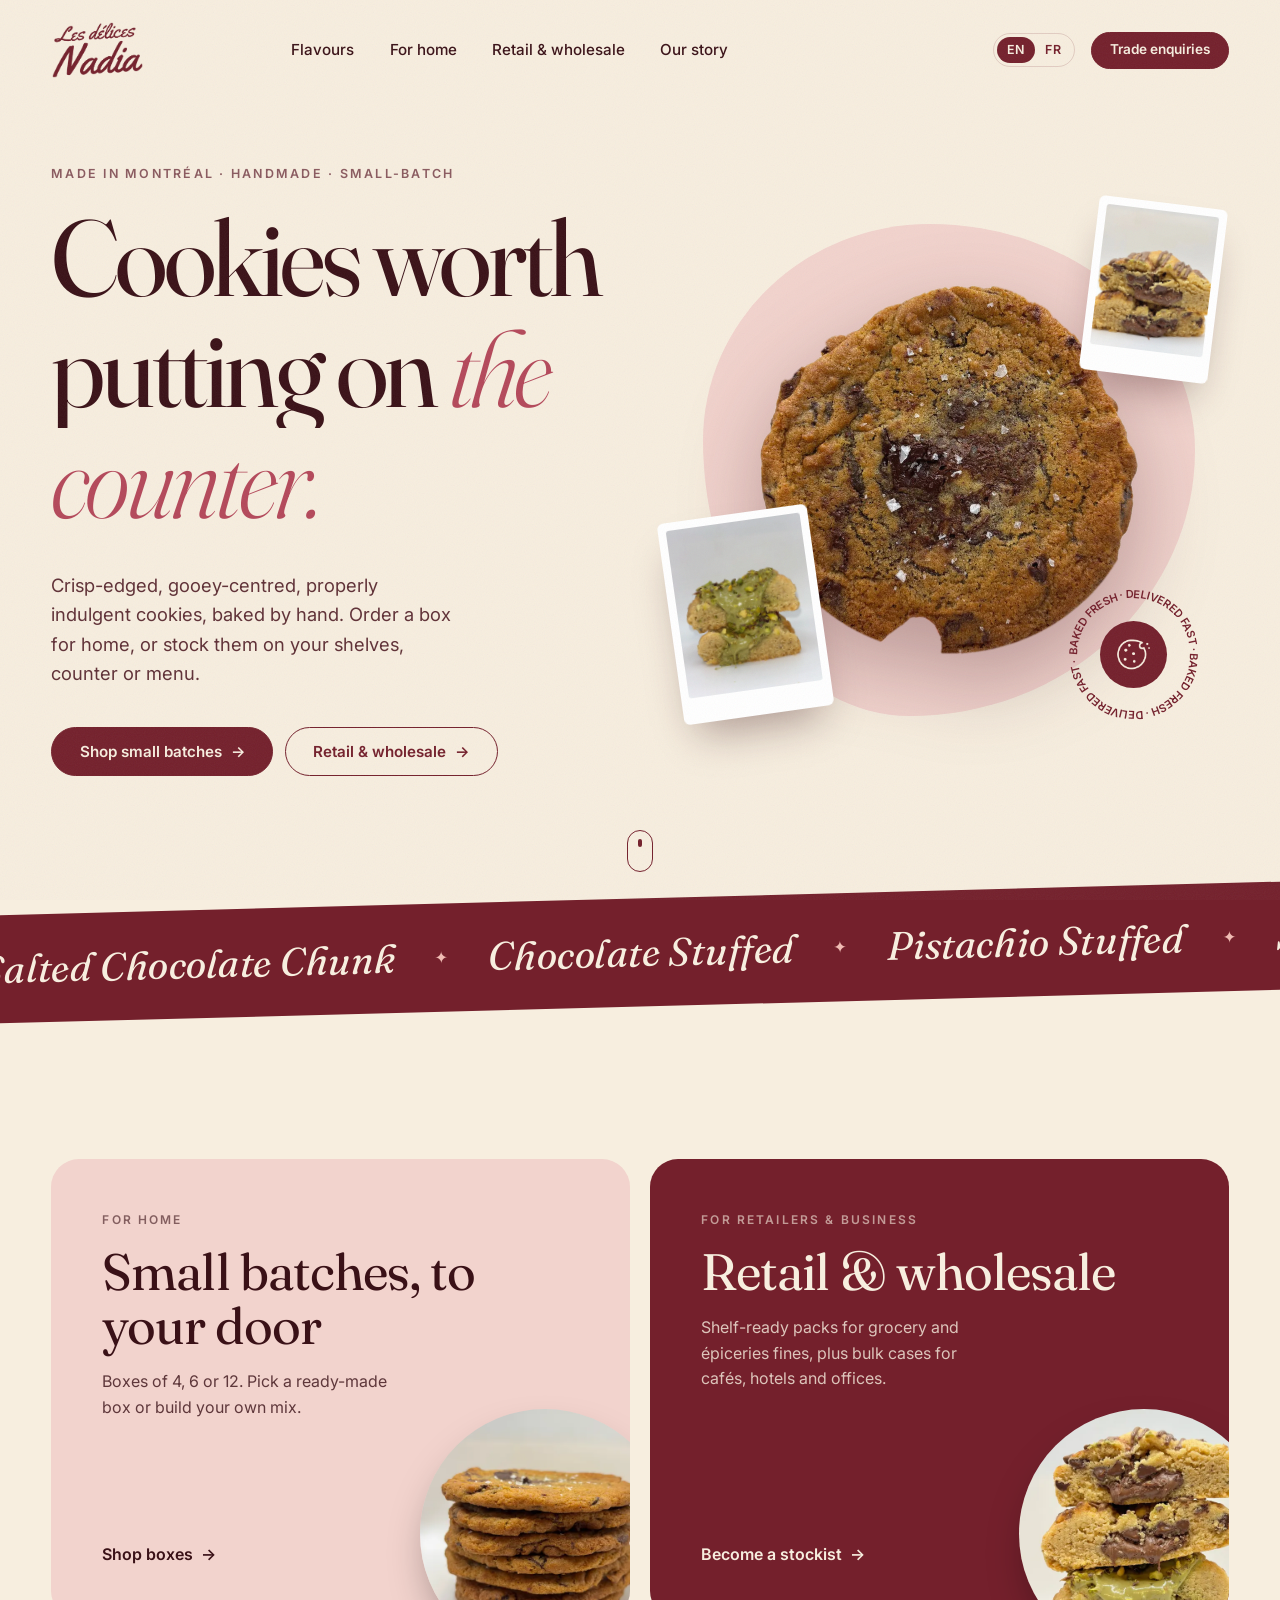
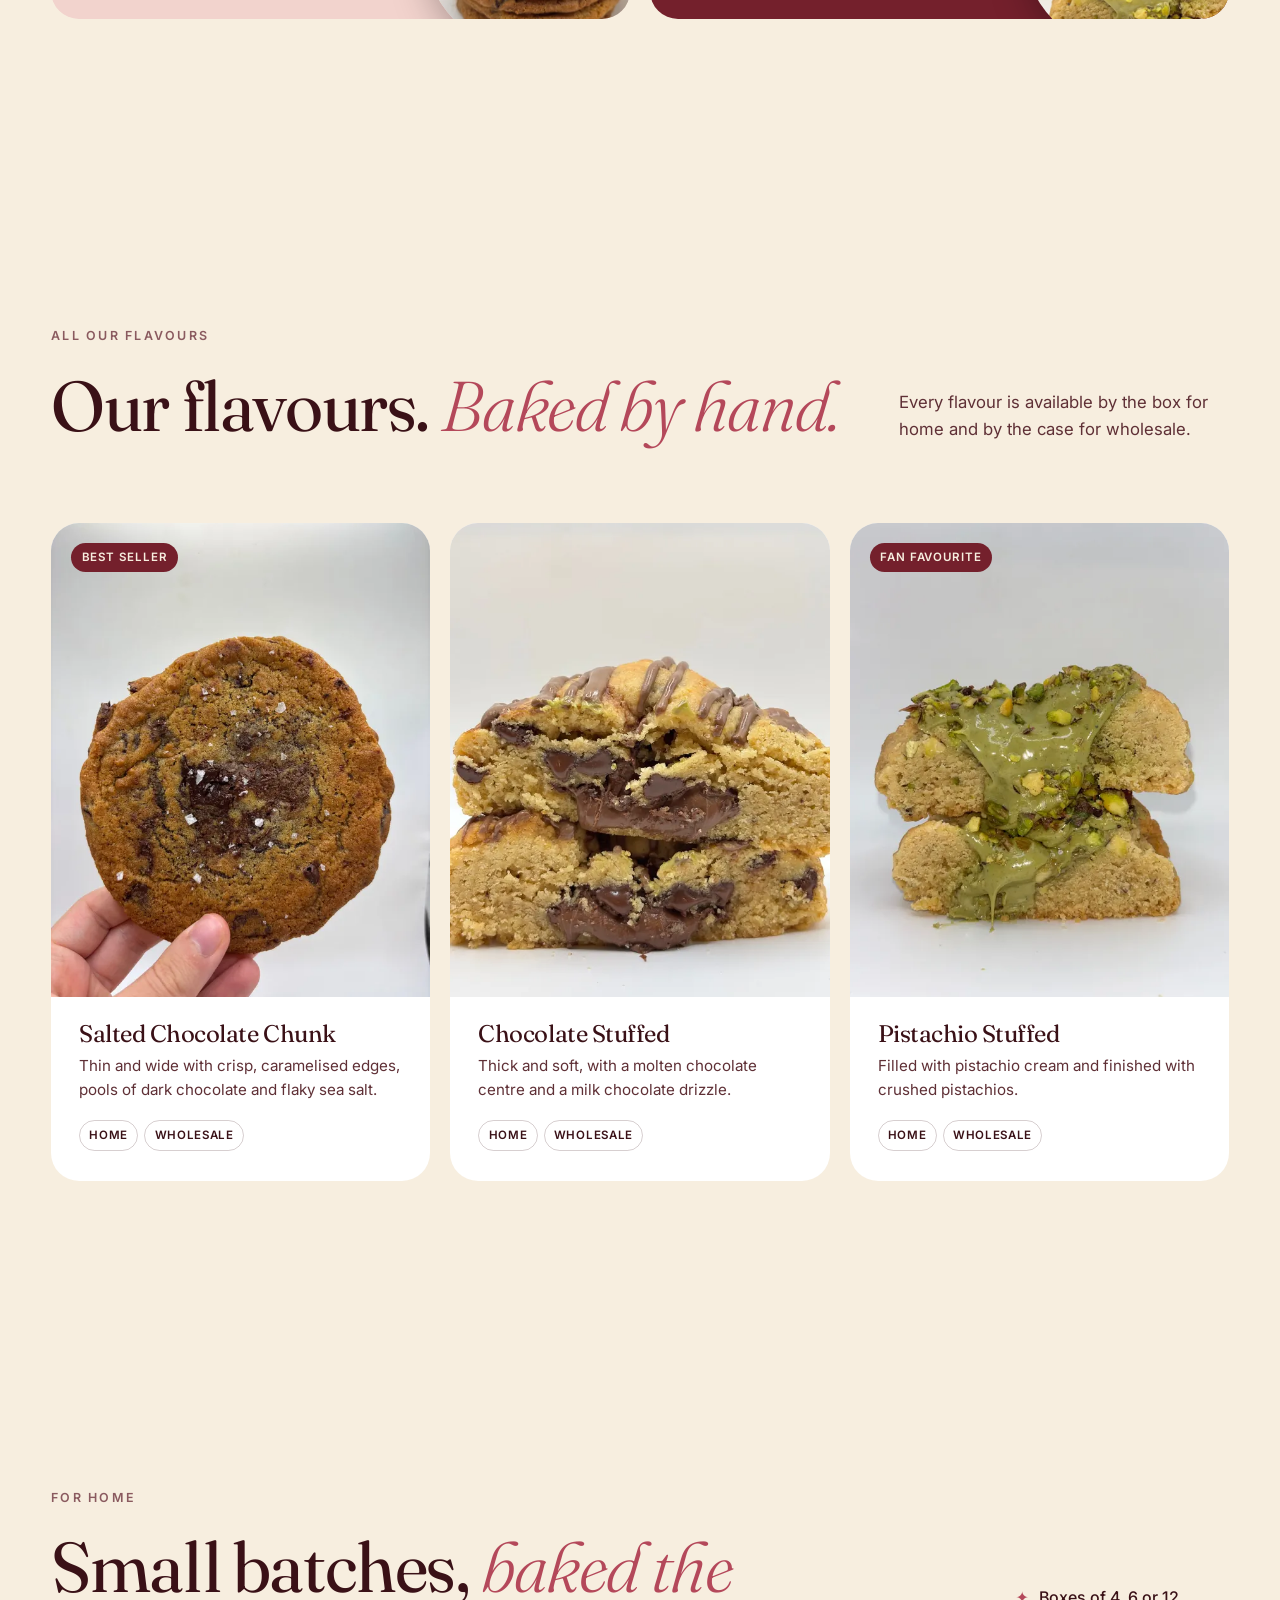
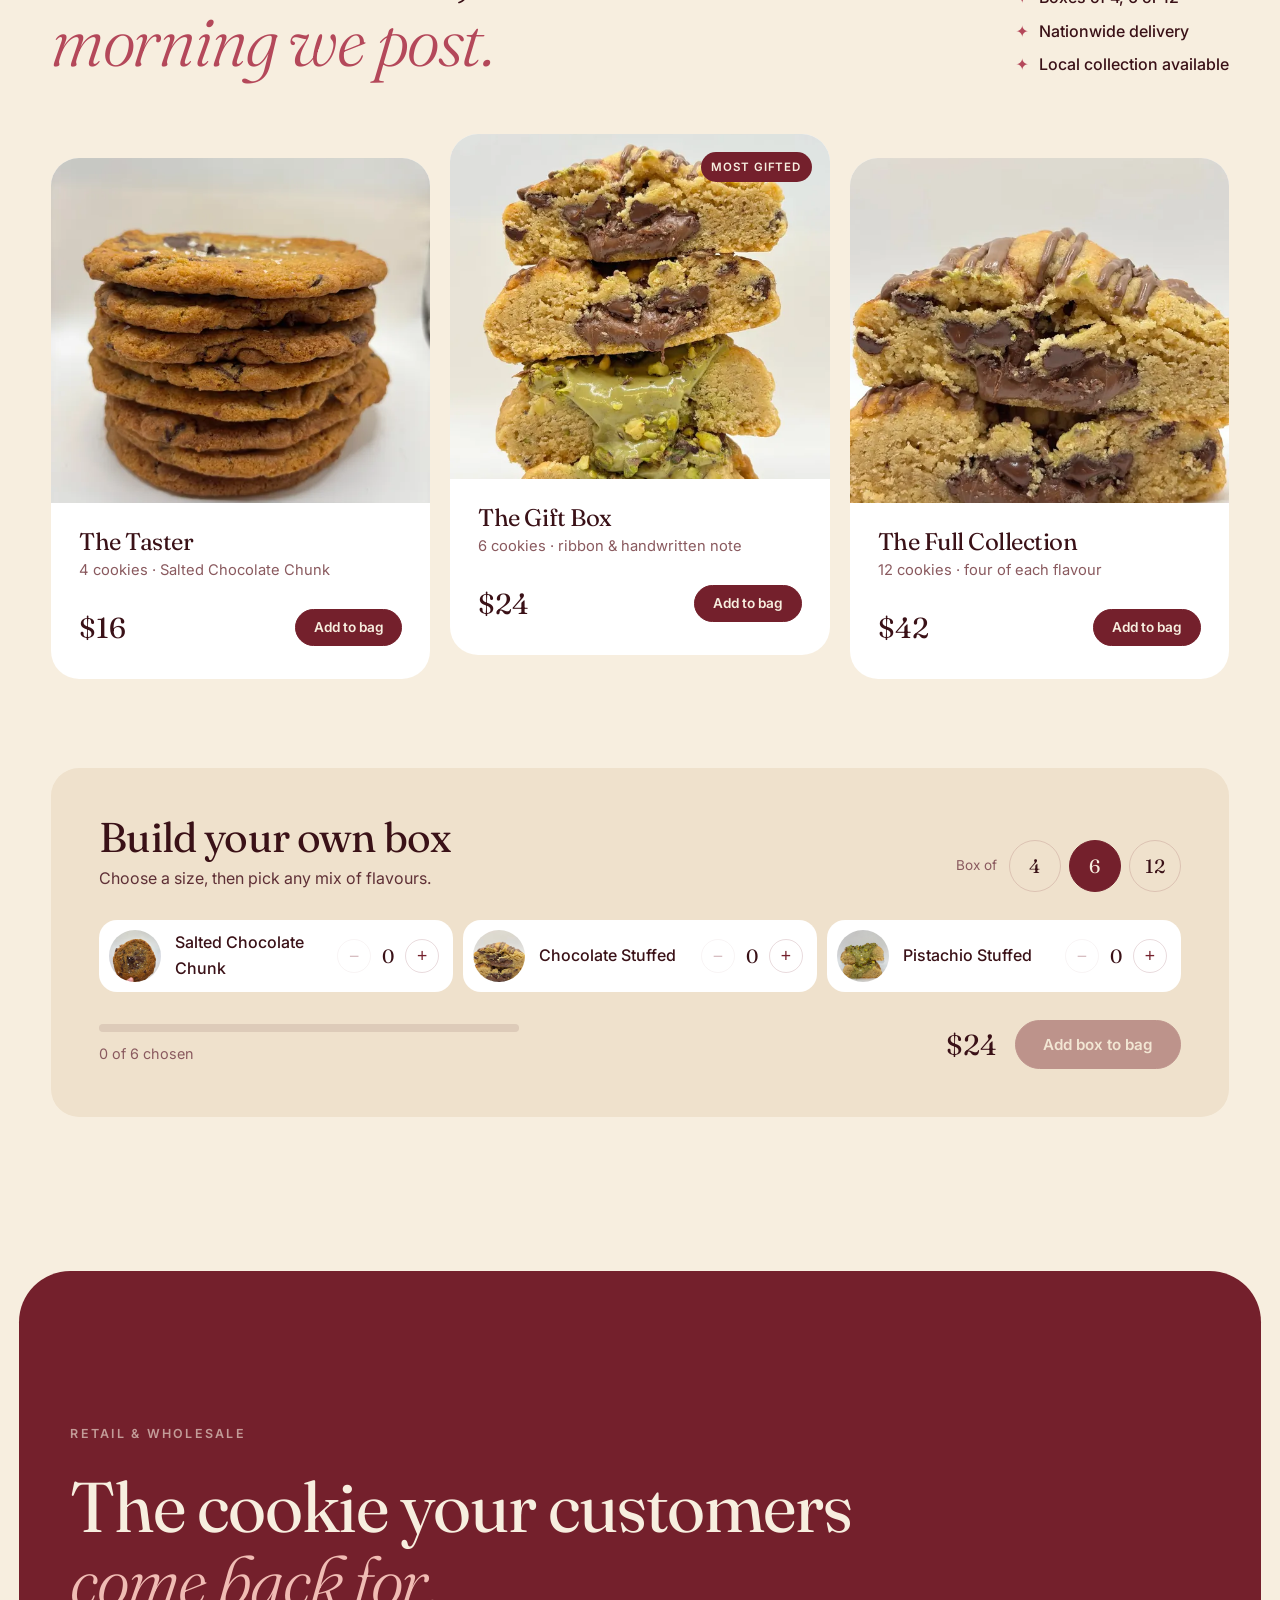
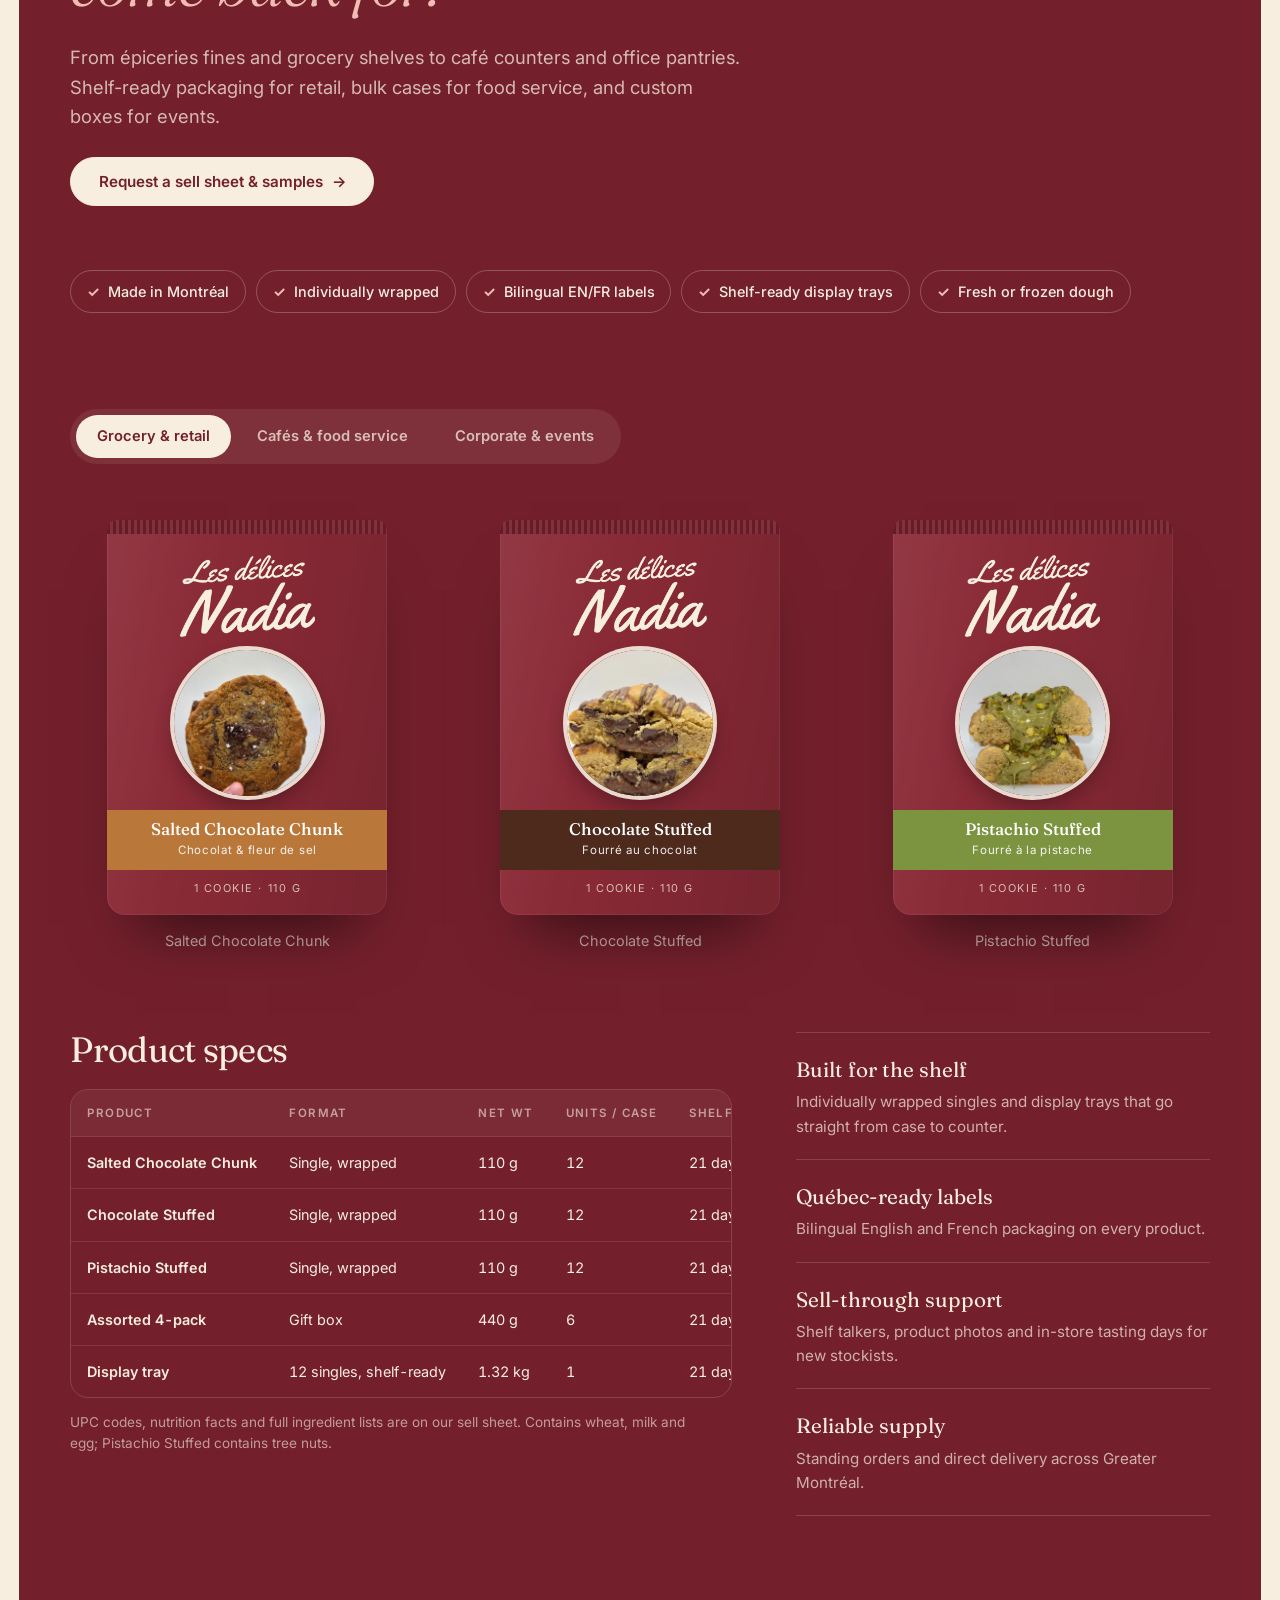
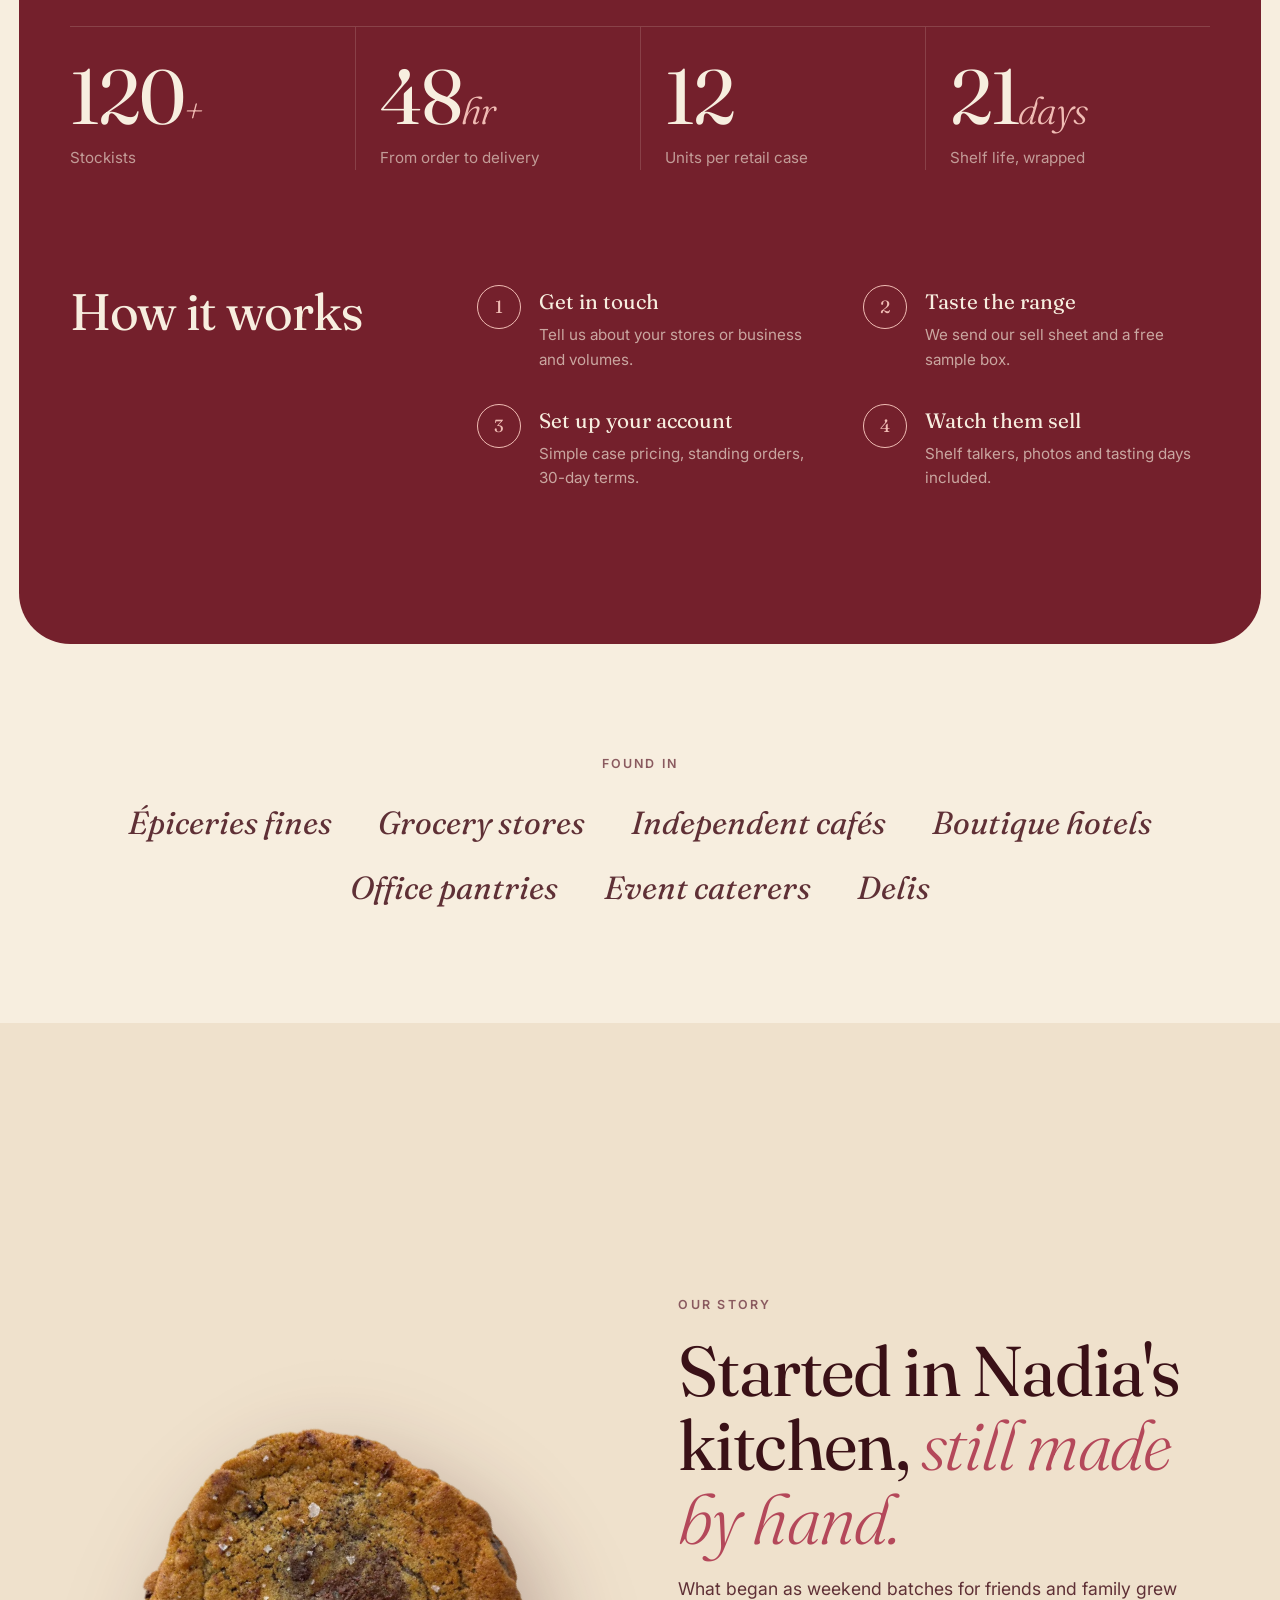
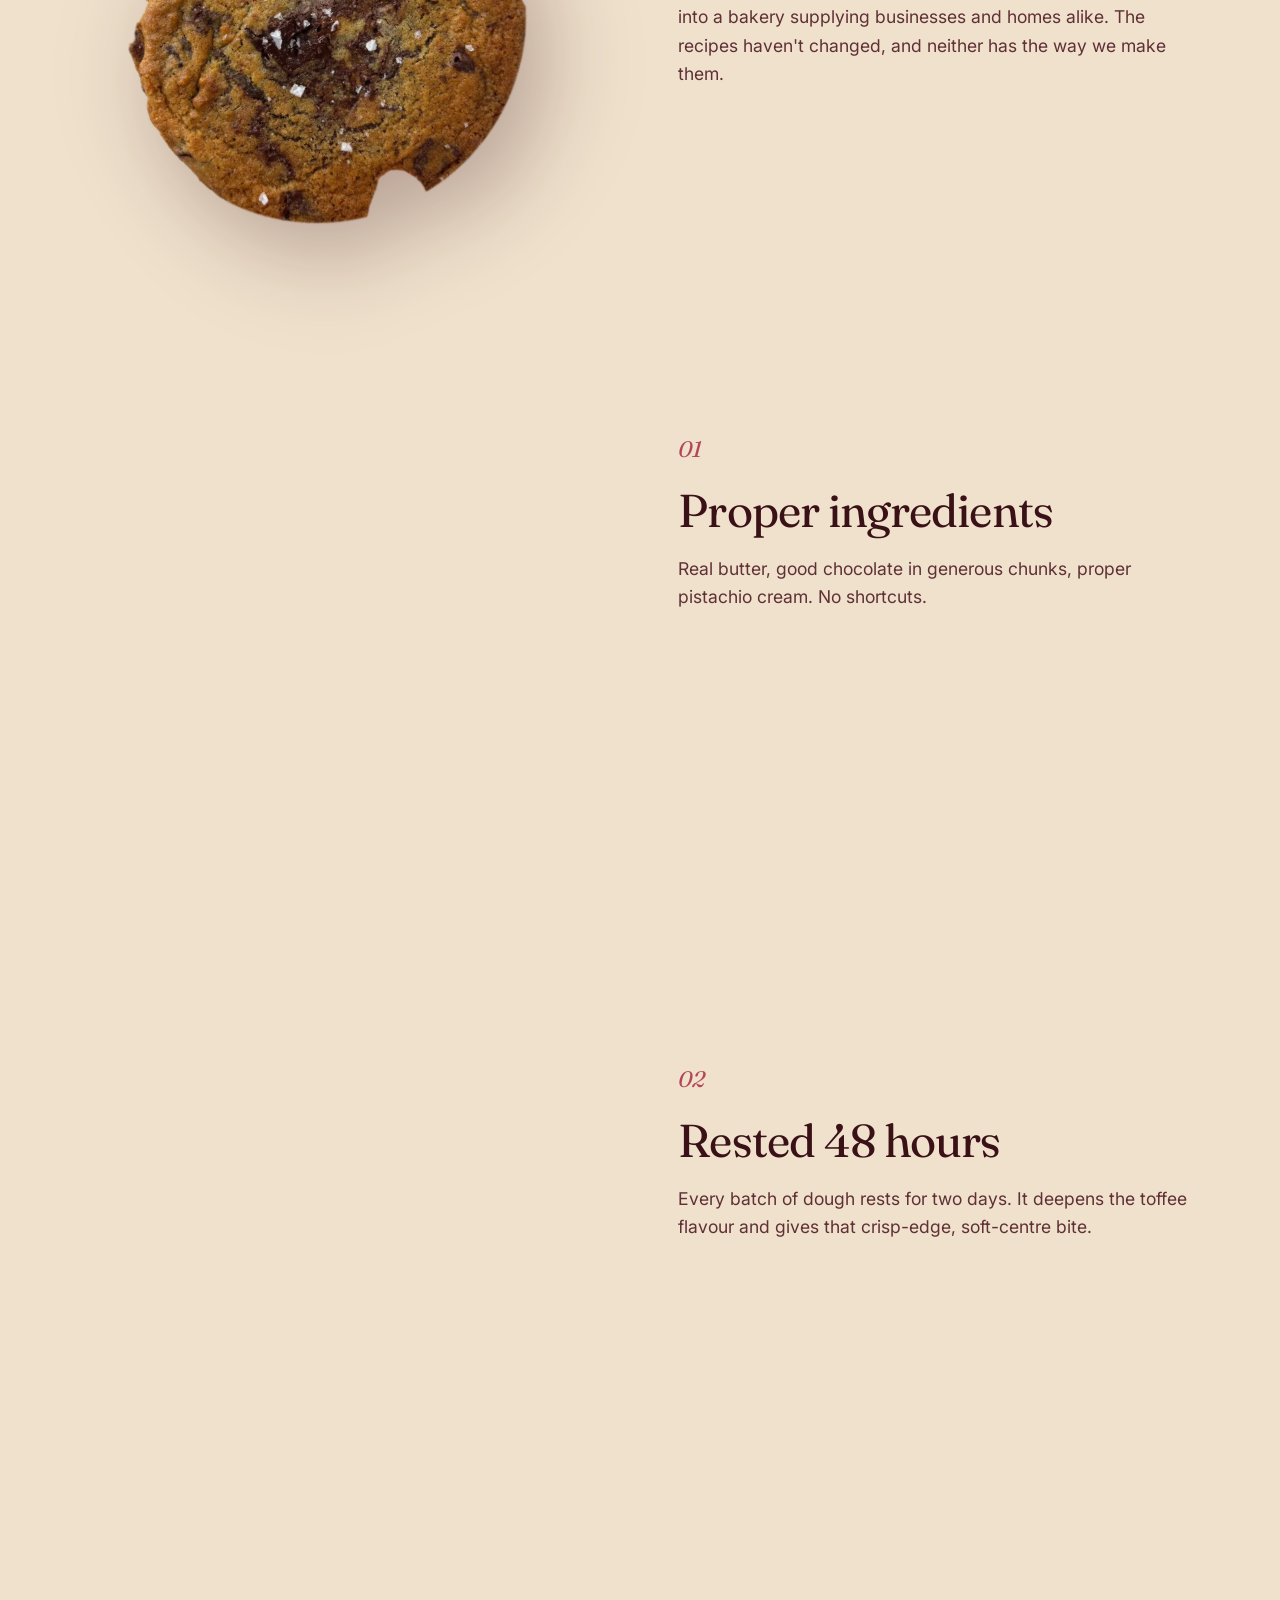
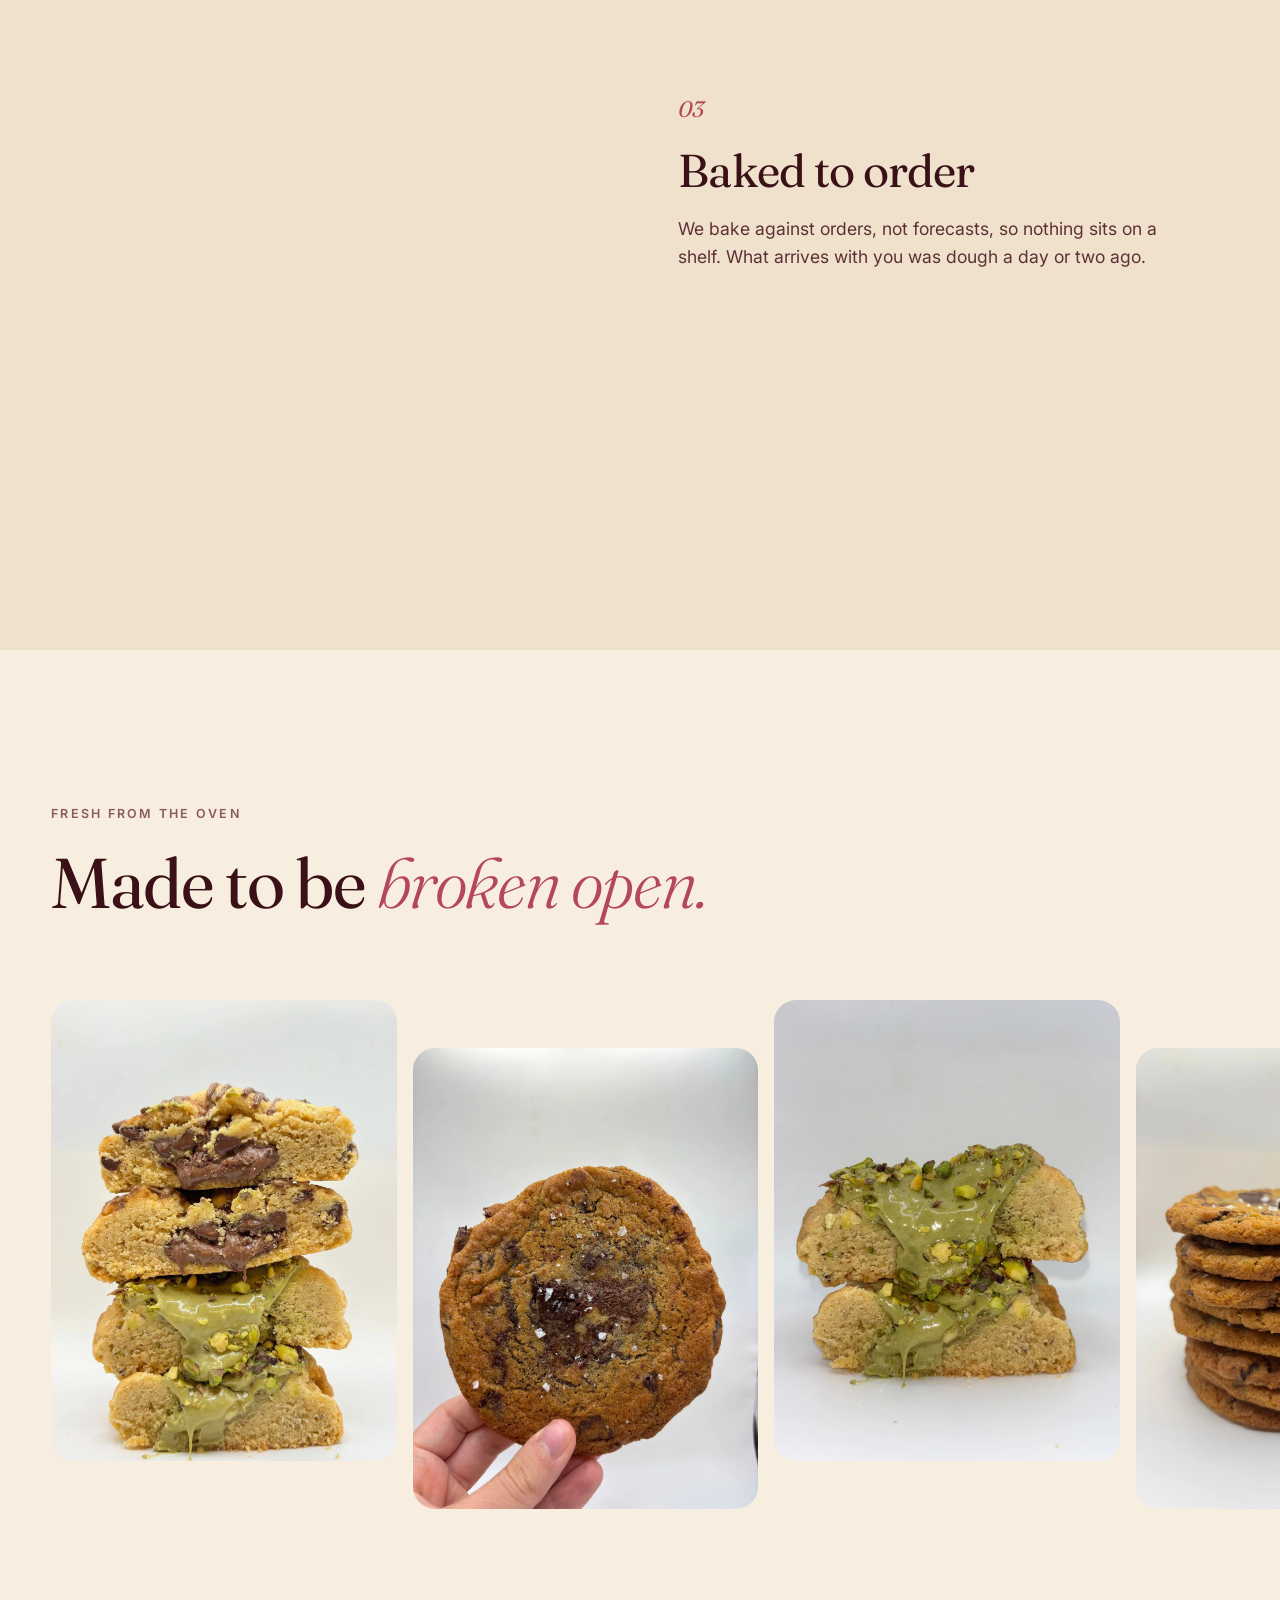
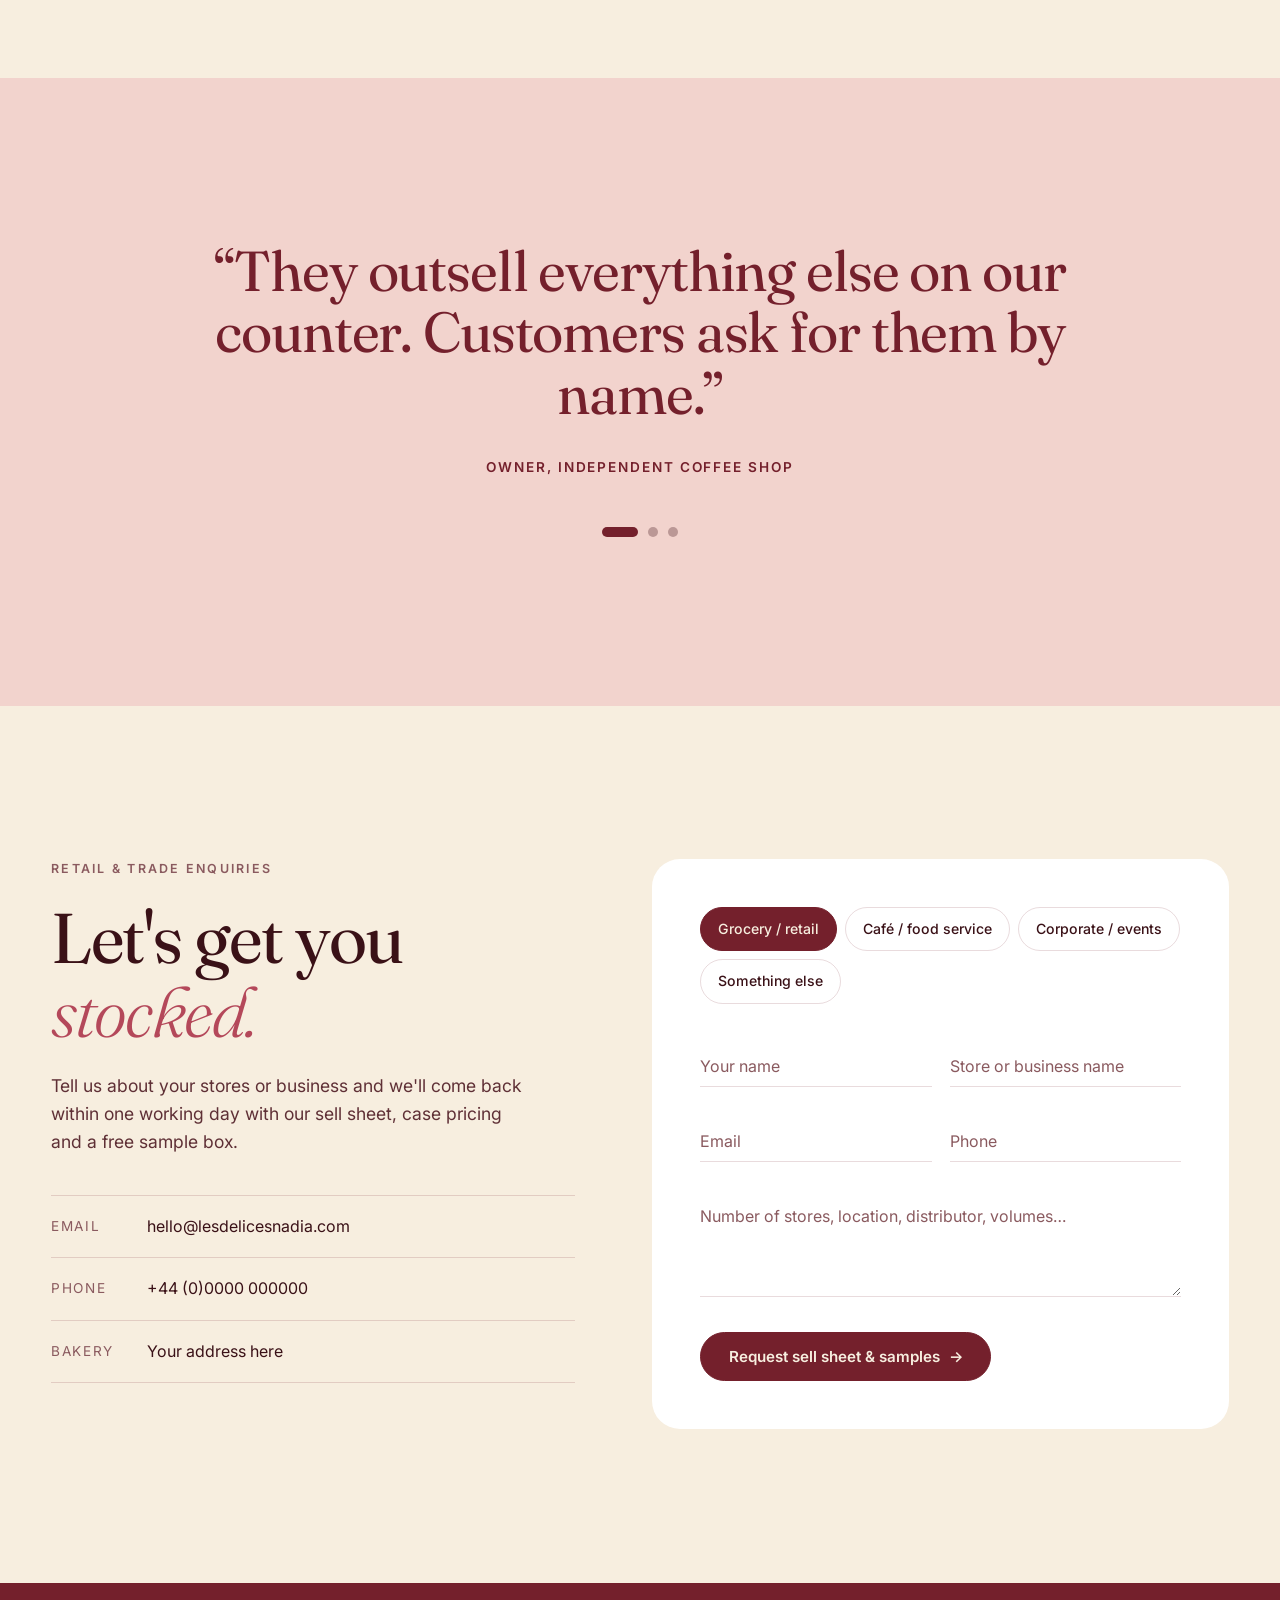
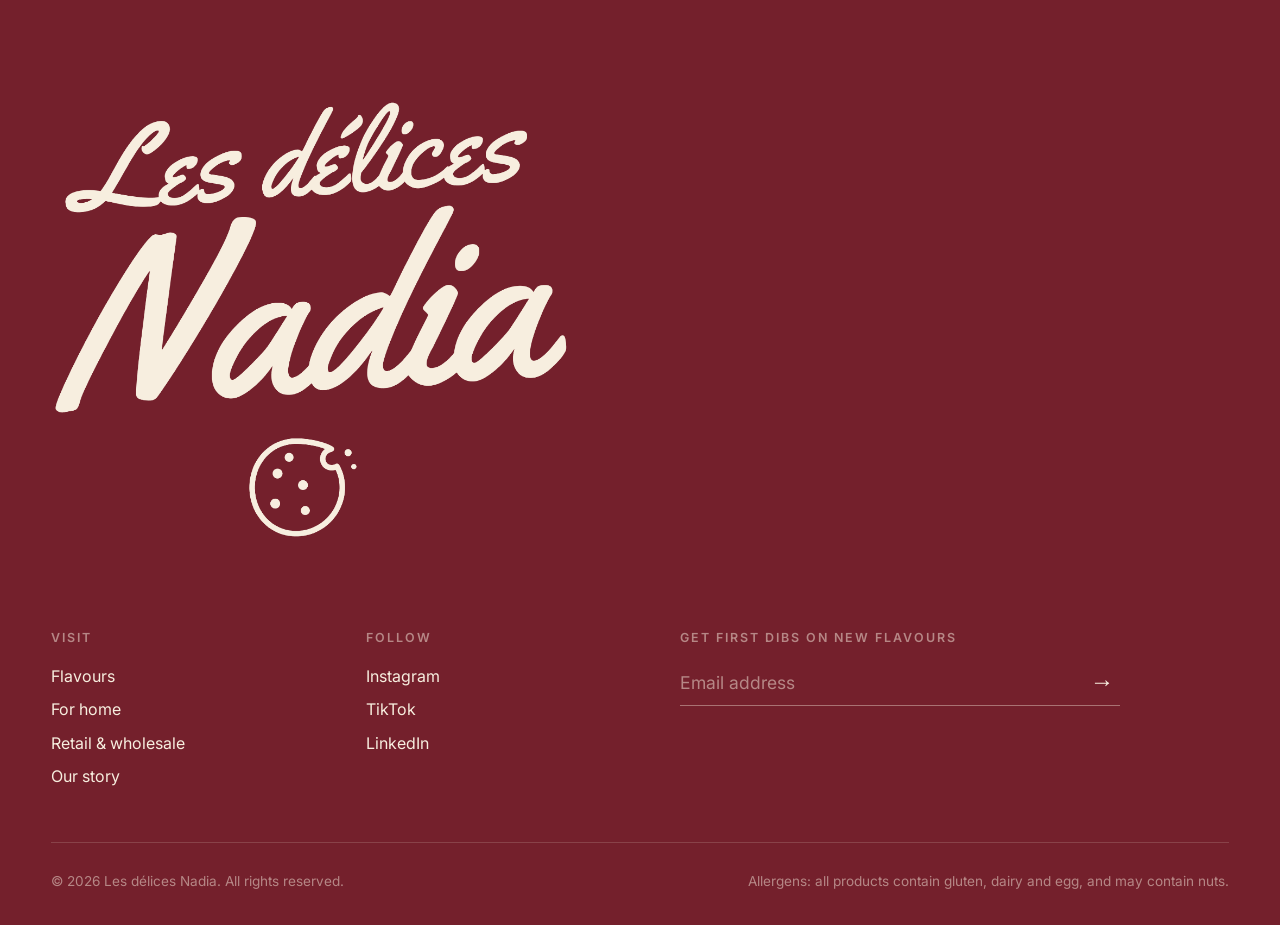
==== commit 199cbf89: "Add English/French language switch - EN/FR toggle in the nav; remembers the choice and defaults to F" ====
--- a/index.html
+++ b/index.html
@@ -30,6 +30,10 @@
       <a href="#wholesale">Retail &amp; wholesale</a>
       <a href="#story">Our story</a>
     </nav>
+    <div class="lang" role="group" aria-label="Language">
+      <button type="button" data-lang="en" aria-pressed="true">EN</button>
+      <button type="button" data-lang="fr" aria-pressed="false">FR</button>
+    </div>
     <a href="#contact" class="btn btn--dark btn--sm nav__cta">Trade enquiries</a>
     <button class="nav__burger" aria-label="Open menu" aria-expanded="false"><span></span><span></span></button>
   </header>
@@ -198,7 +202,7 @@
             <h3>Build your own box</h3>
             <p>Choose a size, then pick any mix of flavours.</p>
           </div>
-          <div class="builder__sizes" role="radiogroup" aria-label="Box size">
+          <div class="builder__sizes" role="radiogroup" aria-label="Box size" data-label="Box of">
             <label><input type="radio" name="size" value="4" data-price="16"><span>4</span></label>
             <label><input type="radio" name="size" value="6" data-price="24" checked><span>6</span></label>
             <label><input type="radio" name="size" value="12" data-price="44"><span>12</span></label>
@@ -253,7 +257,7 @@
               <div class="pack__bag">
                 <span class="logo-mark logo-mark--word pack__logo"></span>
                 <div class="pack__window"><img src="assets/salted-chunk-sm.webp" alt="" width="600" height="800" loading="lazy"></div>
-                <div class="pack__band"><strong>Salted Chocolate Chunk</strong><span>Chocolat &amp; fleur de sel</span></div>
+                <div class="pack__band" data-no-i18n><strong>Salted Chocolate Chunk</strong><span>Chocolat &amp; fleur de sel</span></div>
                 <span class="pack__wt">1 cookie · 110 g</span>
               </div>
               <figcaption>Salted Chocolate Chunk</figcaption>
@@ -262,7 +266,7 @@
               <div class="pack__bag">
                 <span class="logo-mark logo-mark--word pack__logo"></span>
                 <div class="pack__window"><img src="assets/chocolate-stuffed-sm.webp" alt="" width="600" height="800" loading="lazy"></div>
-                <div class="pack__band"><strong>Chocolate Stuffed</strong><span>Fourré au chocolat</span></div>
+                <div class="pack__band" data-no-i18n><strong>Chocolate Stuffed</strong><span>Fourré au chocolat</span></div>
                 <span class="pack__wt">1 cookie · 110 g</span>
               </div>
               <figcaption>Chocolate Stuffed</figcaption>
@@ -271,7 +275,7 @@
               <div class="pack__bag">
                 <span class="logo-mark logo-mark--word pack__logo"></span>
                 <div class="pack__window"><img src="assets/pistachio-stuffed-sm.webp" alt="" width="600" height="800" loading="lazy"></div>
-                <div class="pack__band"><strong>Pistachio Stuffed</strong><span>Fourré à la pistache</span></div>
+                <div class="pack__band" data-no-i18n><strong>Pistachio Stuffed</strong><span>Fourré à la pistache</span></div>
                 <span class="pack__wt">1 cookie · 110 g</span>
               </div>
               <figcaption>Pistachio Stuffed</figcaption>
@@ -498,6 +502,7 @@
 
   <div class="toast" role="status" aria-live="polite"></div>
 
+  <script src="i18n.js"></script>
   <script src="script.js"></script>
 </body>
 </html>
--- a/styles.css
+++ b/styles.css
@@ -430,7 +430,7 @@
 .builder__head h3 { font-size: clamp(1.8rem, 3.4vw, 2.6rem); margin-bottom: .4rem; }
 .builder__head p { color: var(--cocoa-2); }
 .builder__sizes { display: flex; gap: 8px; align-items: center; }
-.builder__sizes::before { content: "Box of"; font-size: .85rem; color: var(--muted); margin-right: 4px; }
+.builder__sizes::before { content: attr(data-label); font-size: .85rem; color: var(--muted); margin-right: 4px; }
 .builder__sizes input { position: absolute; opacity: 0; pointer-events: none; }
 .builder__sizes span { display: grid; place-items: center; width: 52px; height: 52px; border-radius: 50%; border: 1.5px solid var(--line); font-family: var(--serif); font-size: 1.2rem; cursor: pointer; transition: all .3s var(--ease); }
 .builder__sizes input:checked + span { background: var(--cocoa); border-color: var(--cocoa); color: var(--cream); }
@@ -570,3 +570,18 @@
   .offer--two { grid-template-columns: 1fr; }
   .channels__tabs { border-radius: 22px; }
 }
+
+/* ---------- Language switch ---------- */
+.nav__links { margin-inline: auto; }
+.lang { display: flex; padding: 3px; border-radius: 999px; border: 1.5px solid var(--line); margin-left: auto; margin-right: -1rem; }
+.lang button { border: 0; background: transparent; color: var(--cocoa); font: 600 .78rem/1 var(--sans); letter-spacing: .06em; padding: .55em .8em; border-radius: 999px; cursor: pointer; transition: background .3s var(--ease), color .3s var(--ease); }
+.lang button[aria-pressed="true"] { background: var(--cocoa); color: var(--cream); }
+.lang button:focus-visible { outline: 2px solid var(--caramel); outline-offset: 2px; }
+.menu-open .lang { position: relative; z-index: 60; border-color: rgba(247, 238, 223, .3); }
+.menu-open .lang button { color: var(--cream); }
+.menu-open .lang button[aria-pressed="true"] { background: var(--cream); color: var(--cocoa); }
+@media (max-width: 820px) { .lang { margin-right: 0; } }
+/* French headline runs longer */
+html[lang^="fr"] .hero__title { font-size: clamp(2.8rem, 6.4vw, 6.2rem); }
+/* keep logo, language switch and close button above the open mobile menu */
+.menu-open .nav { z-index: 70; background: transparent; box-shadow: none; -webkit-backdrop-filter: none; backdrop-filter: none; transform: none; }
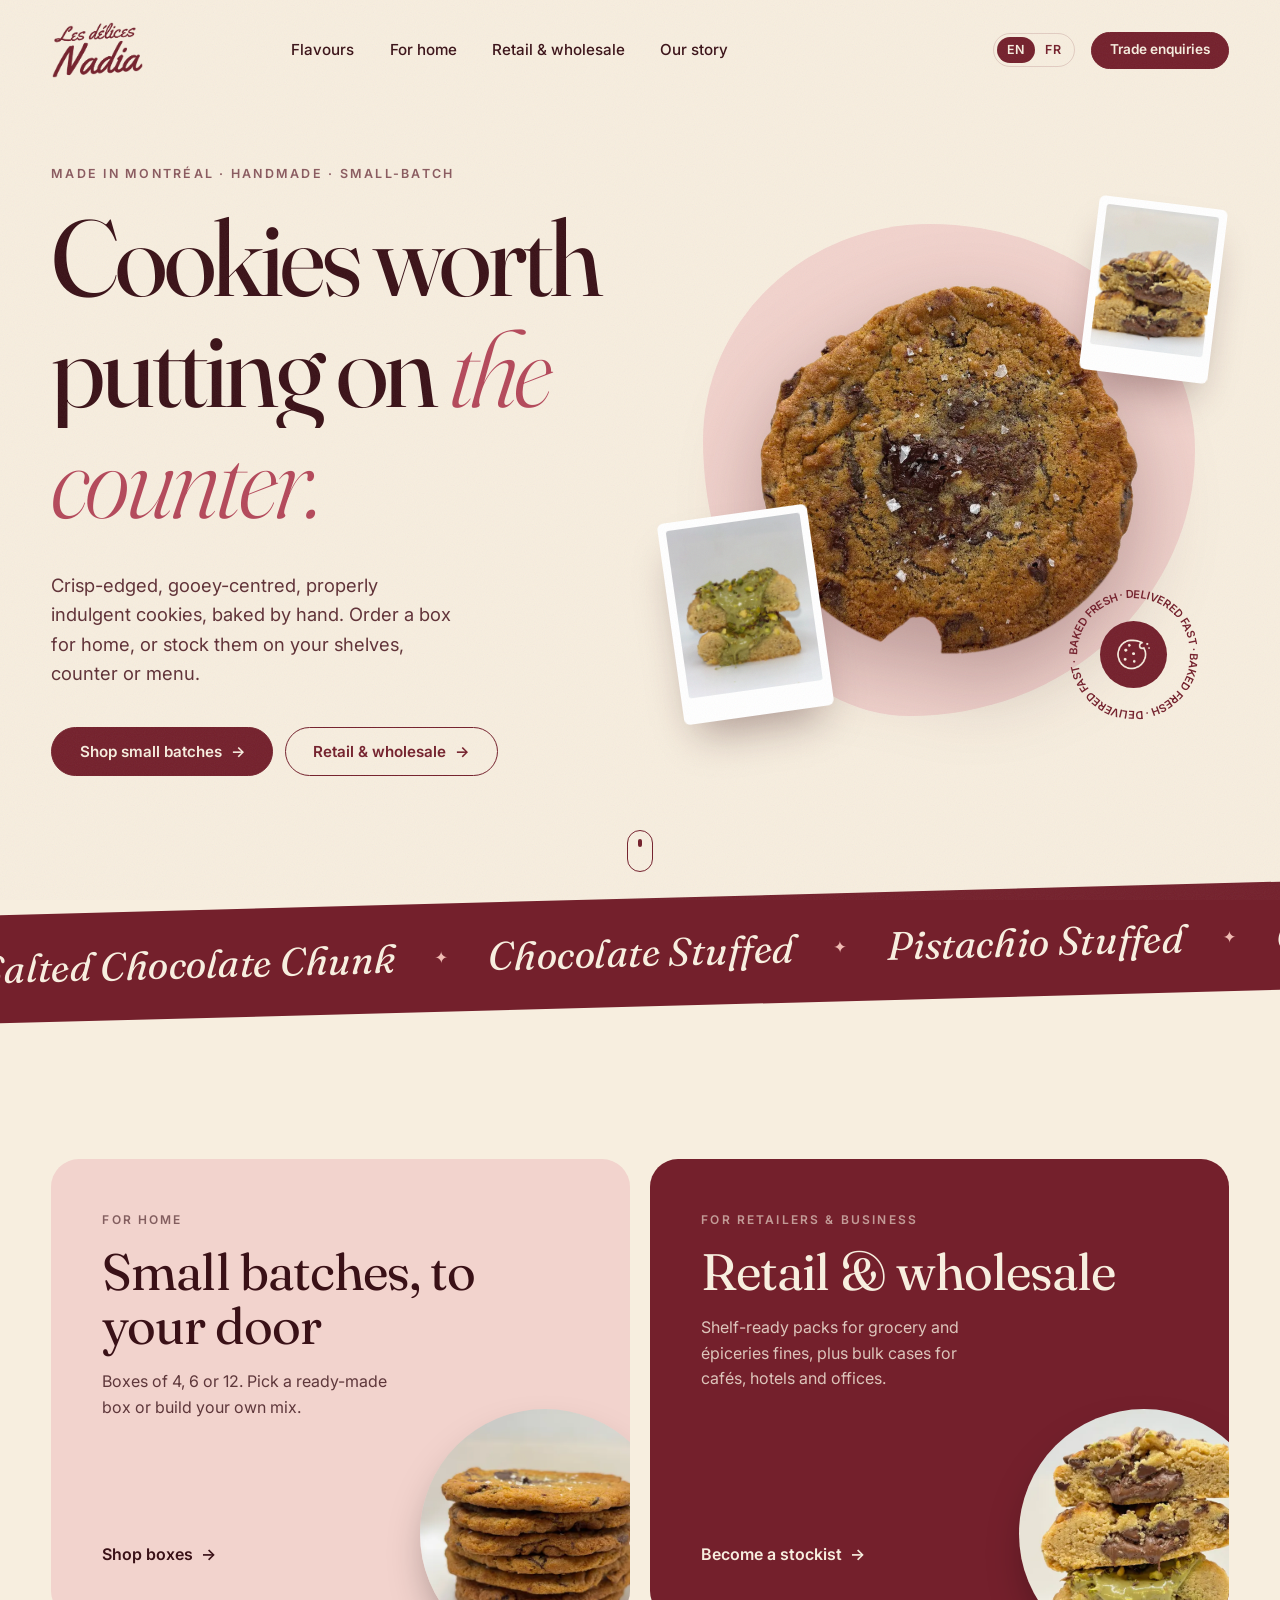
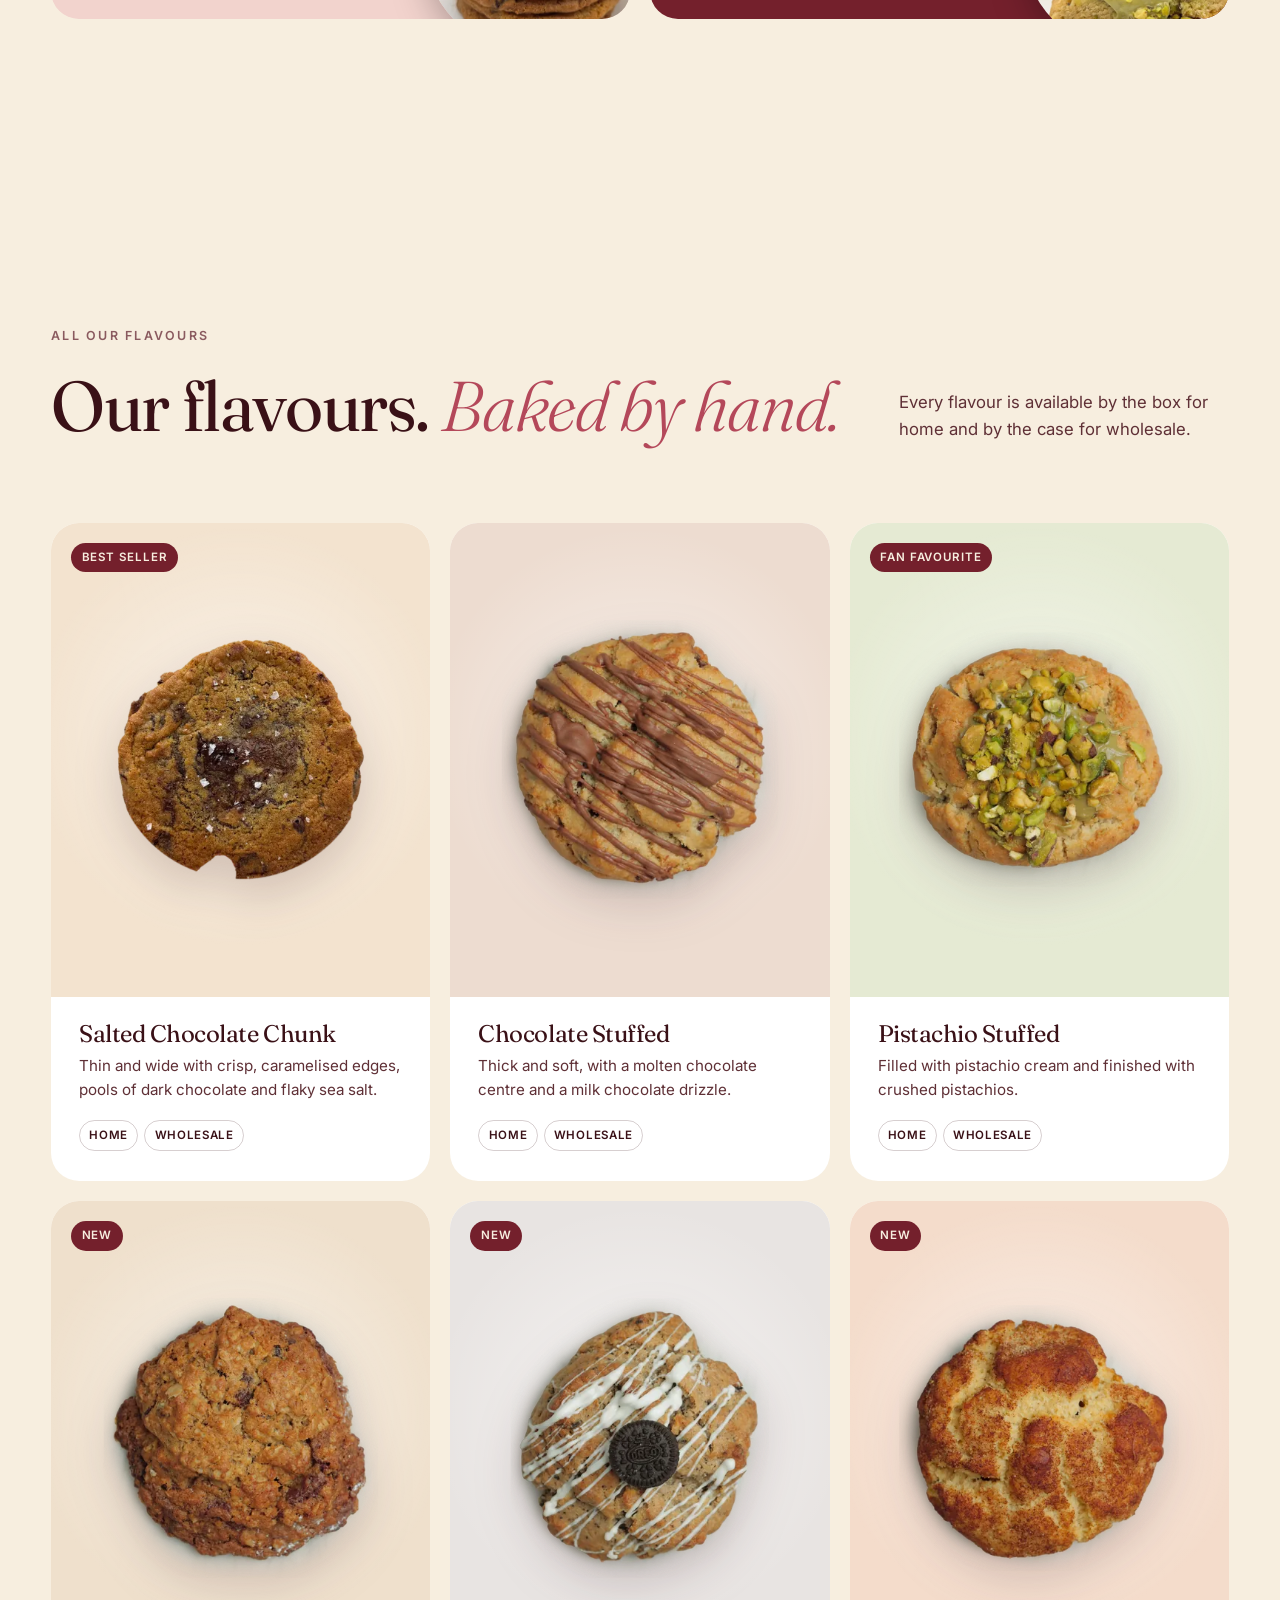
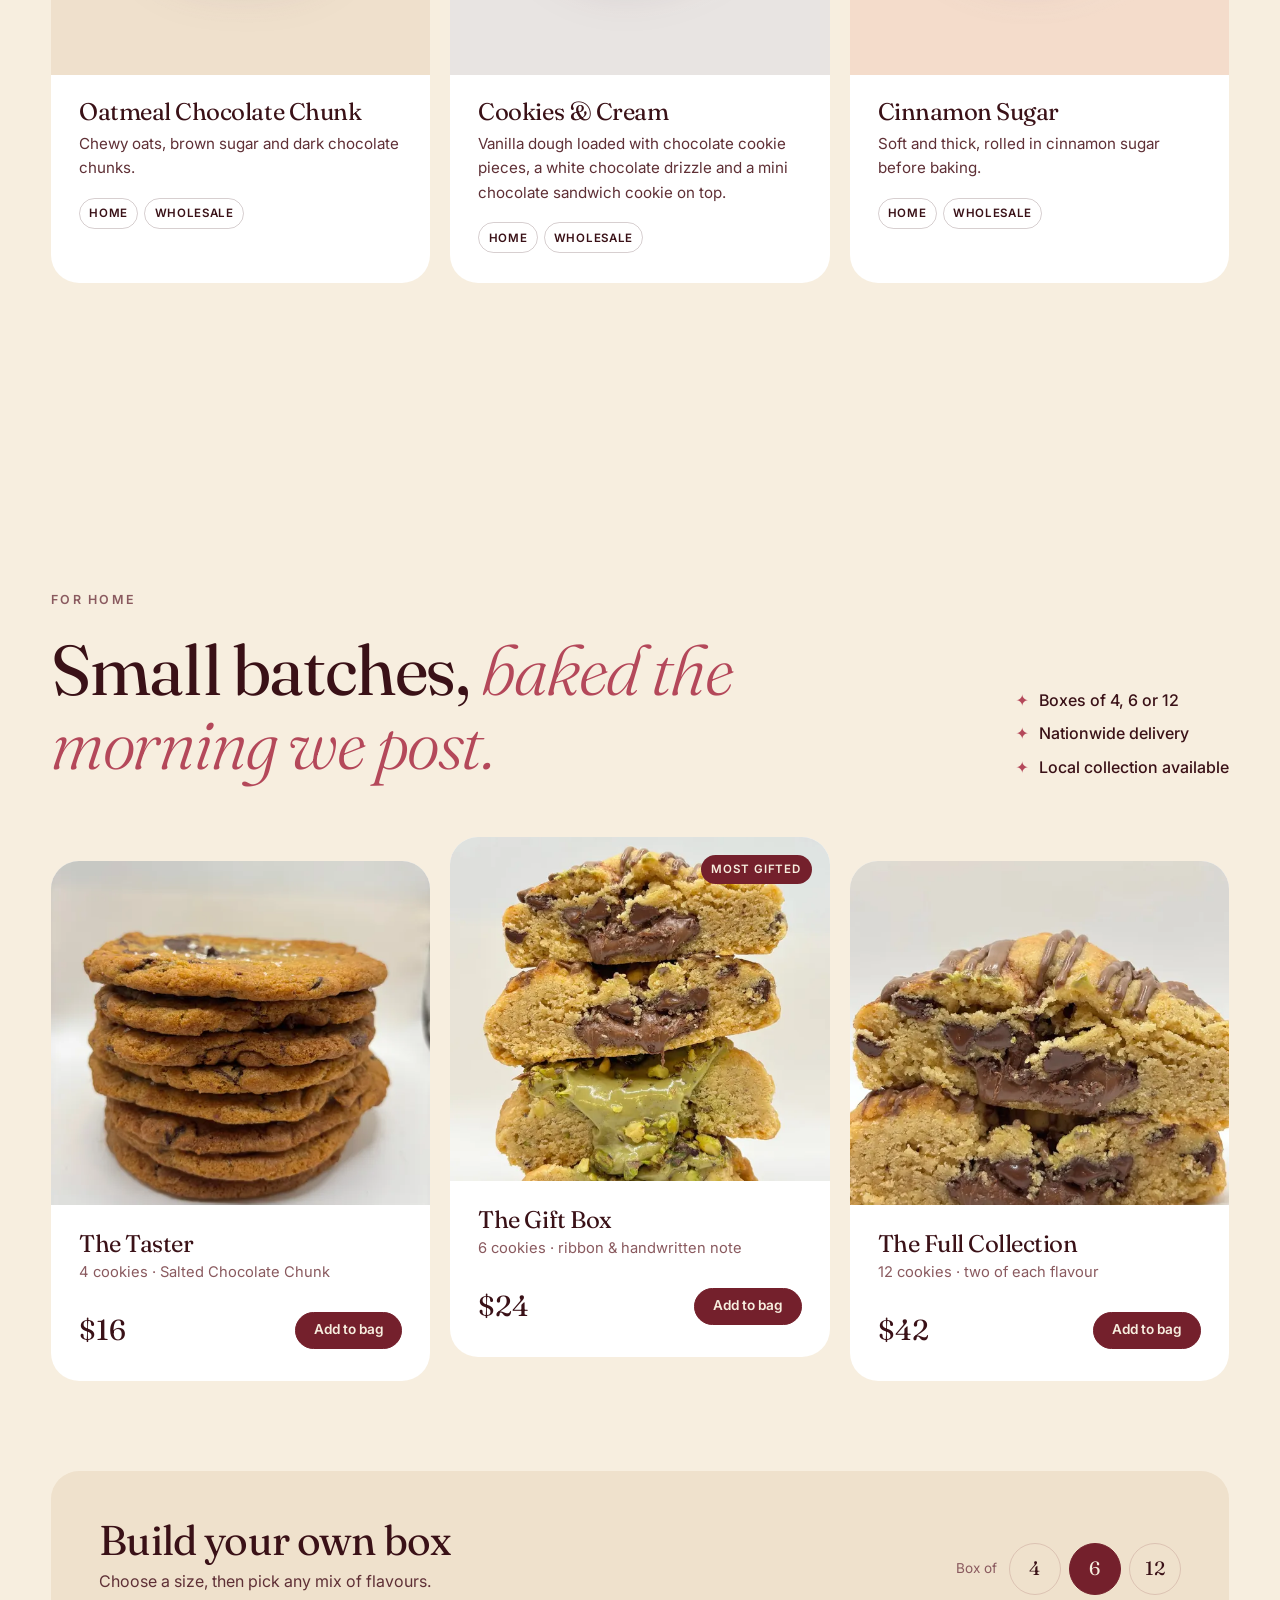
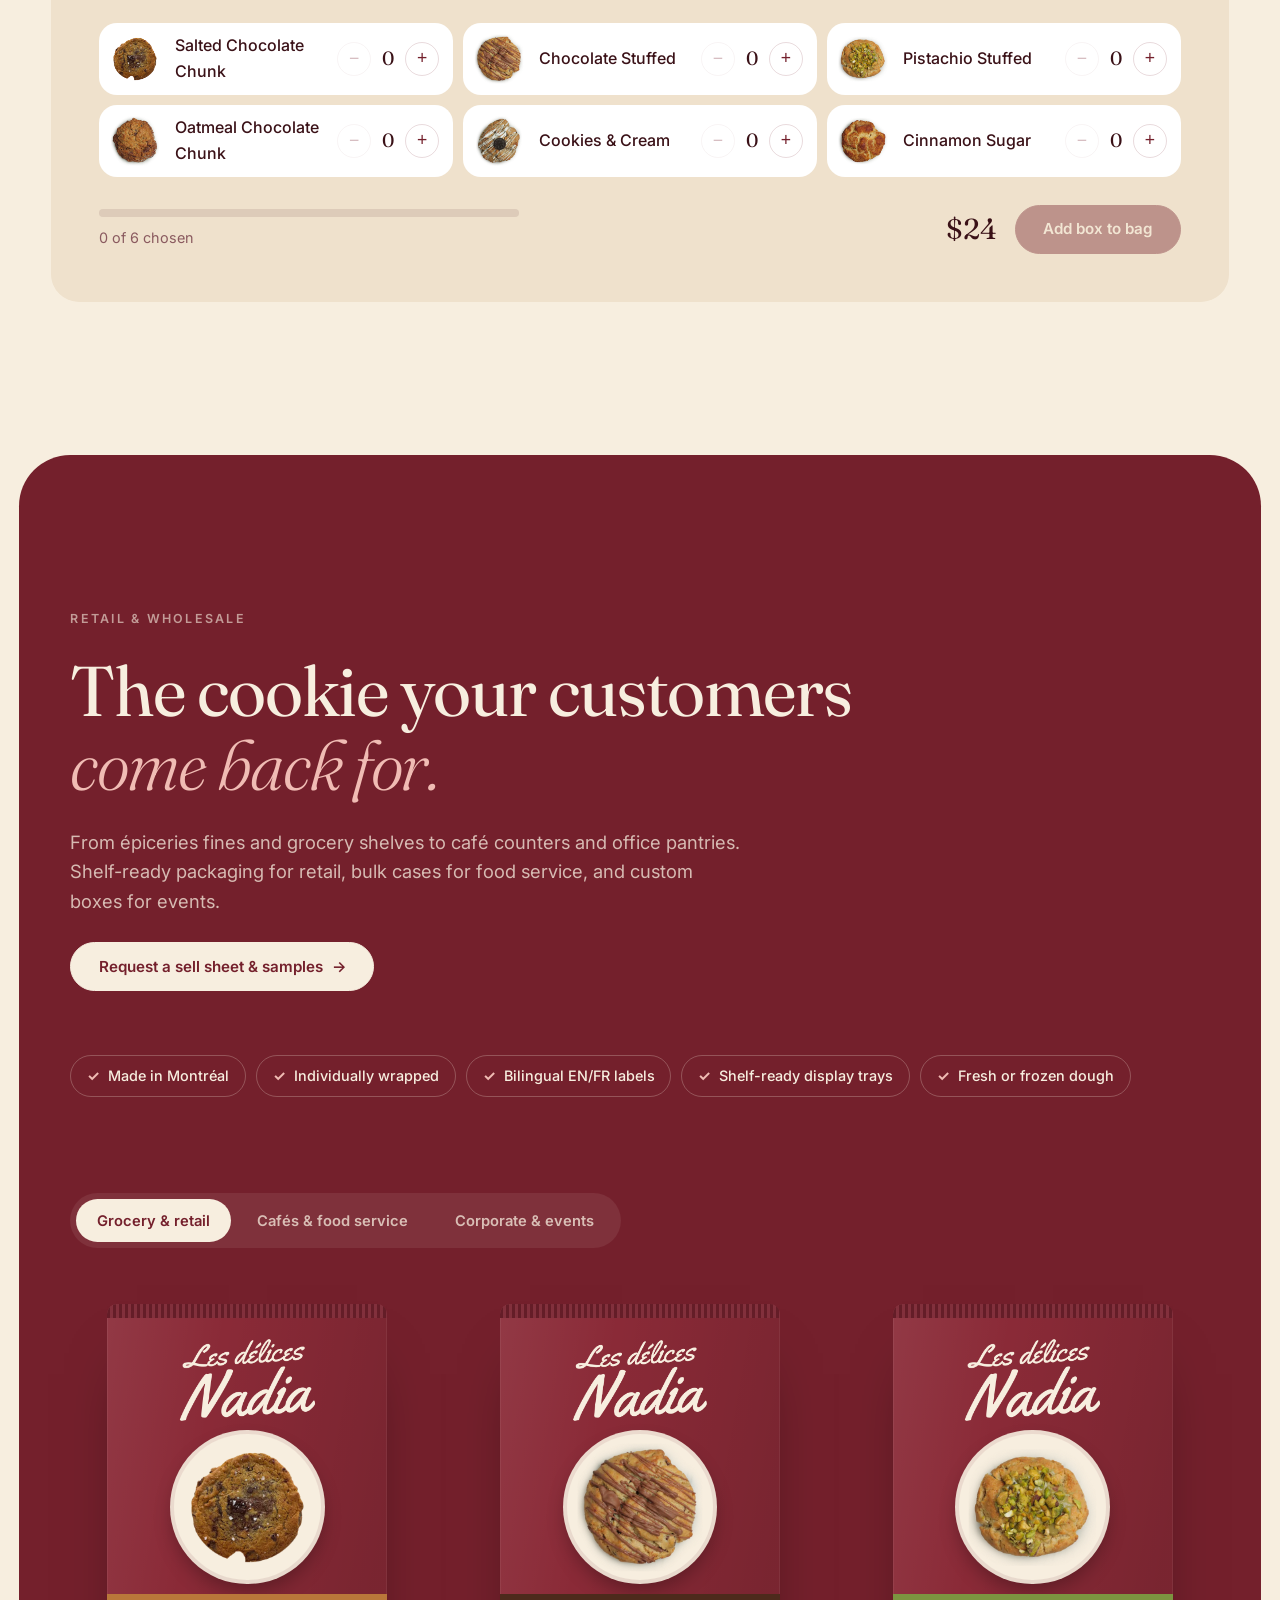
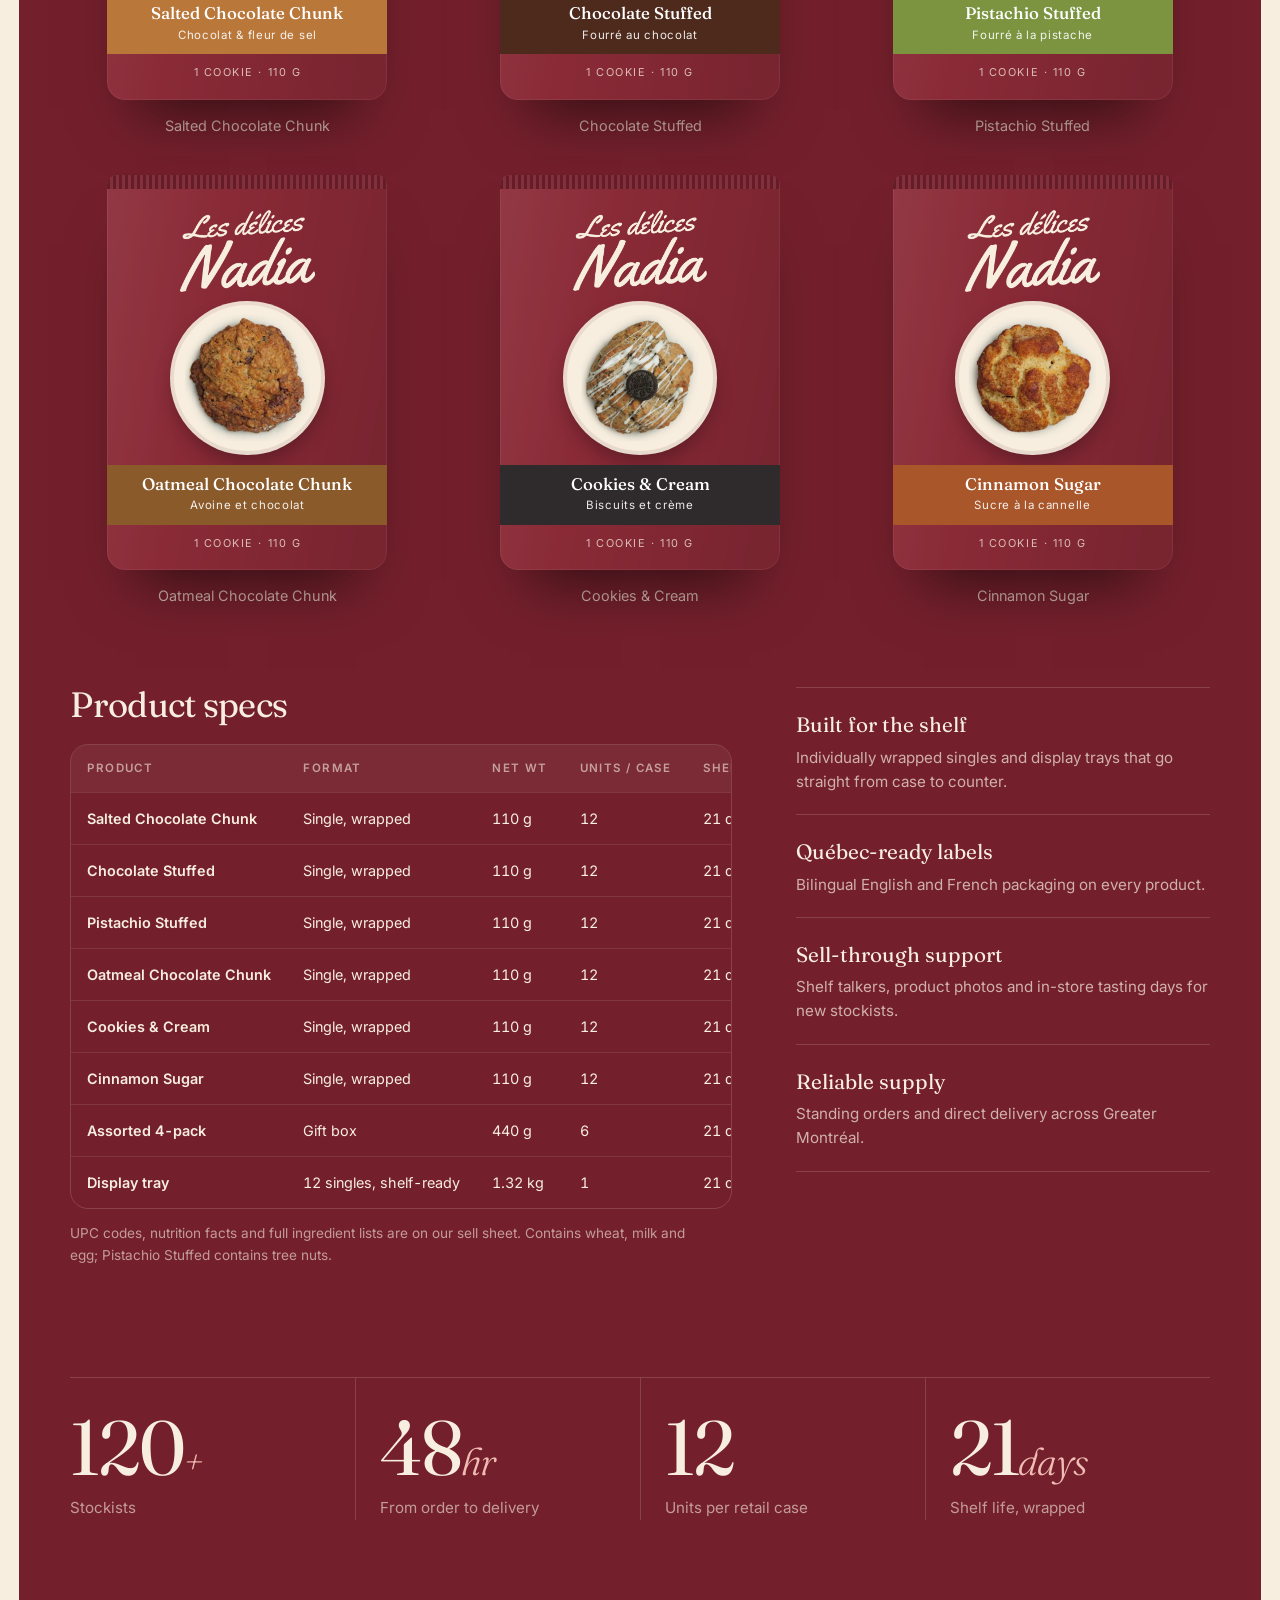
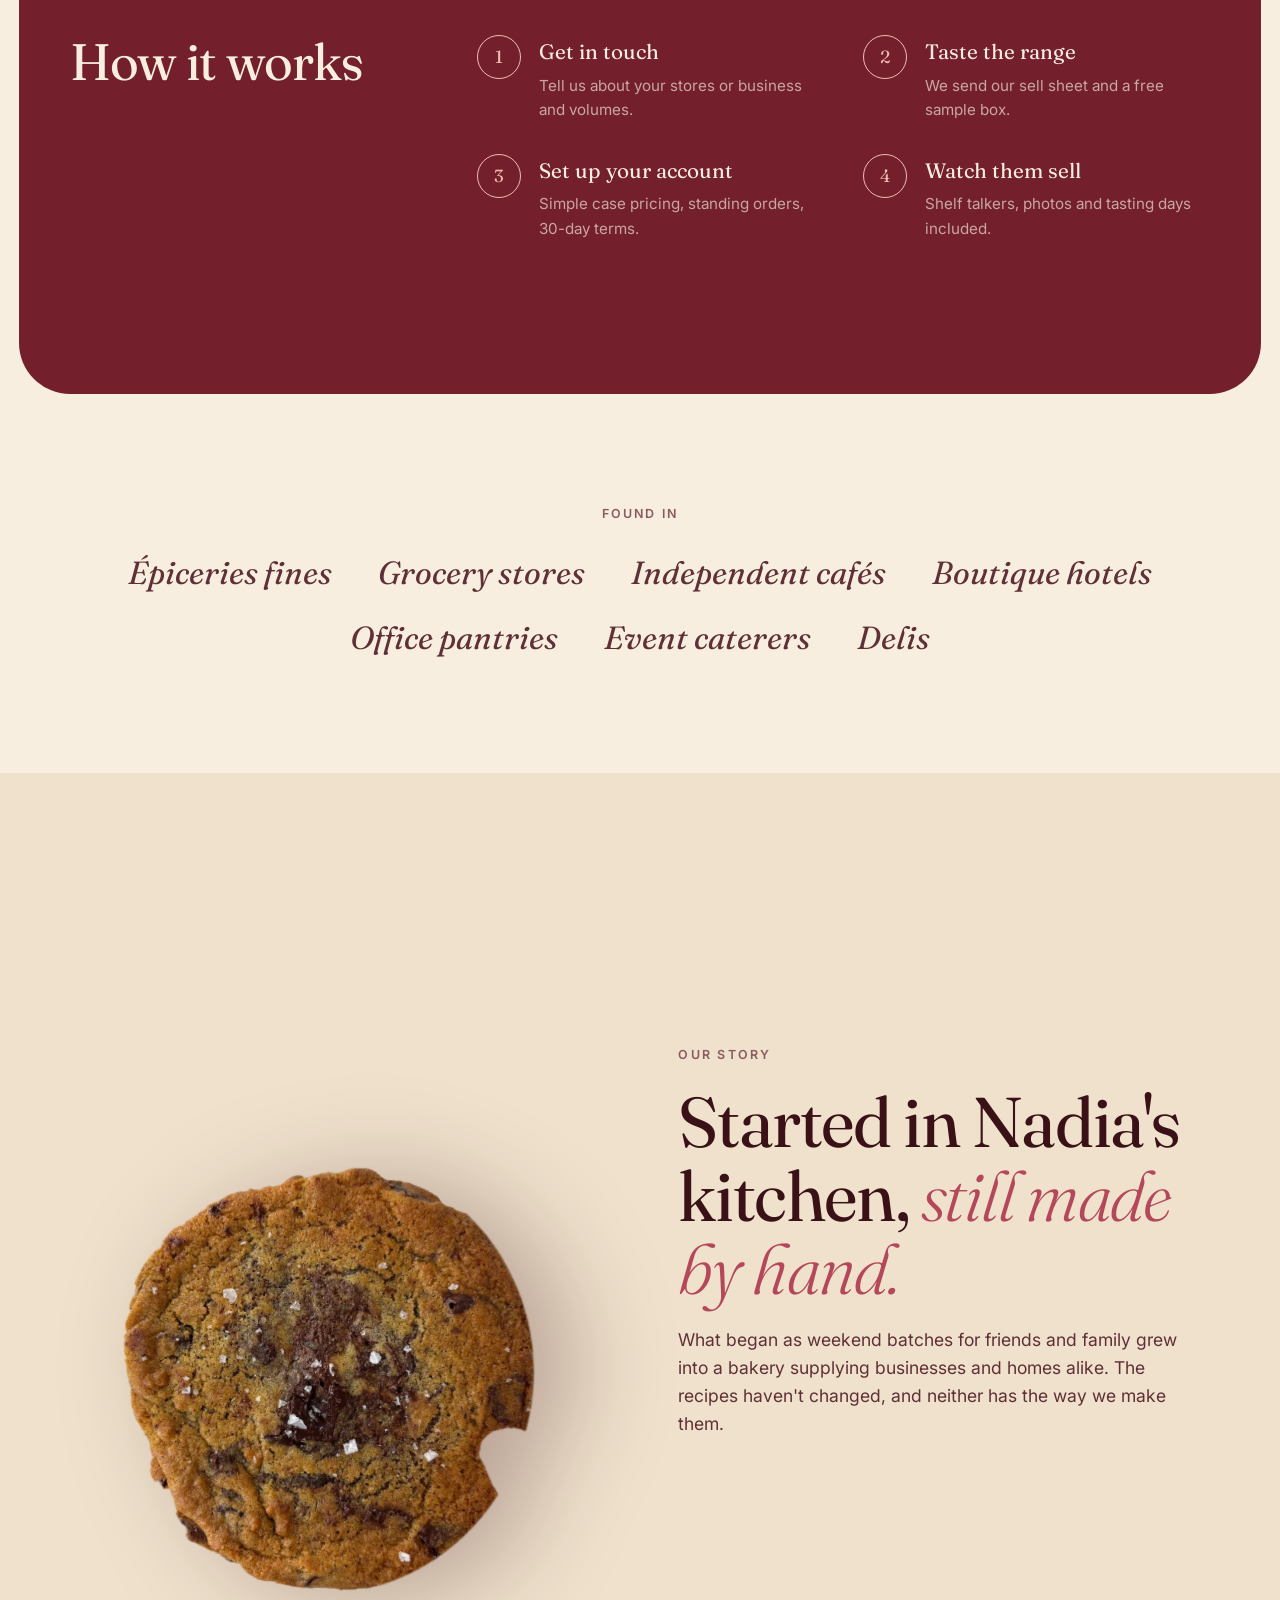
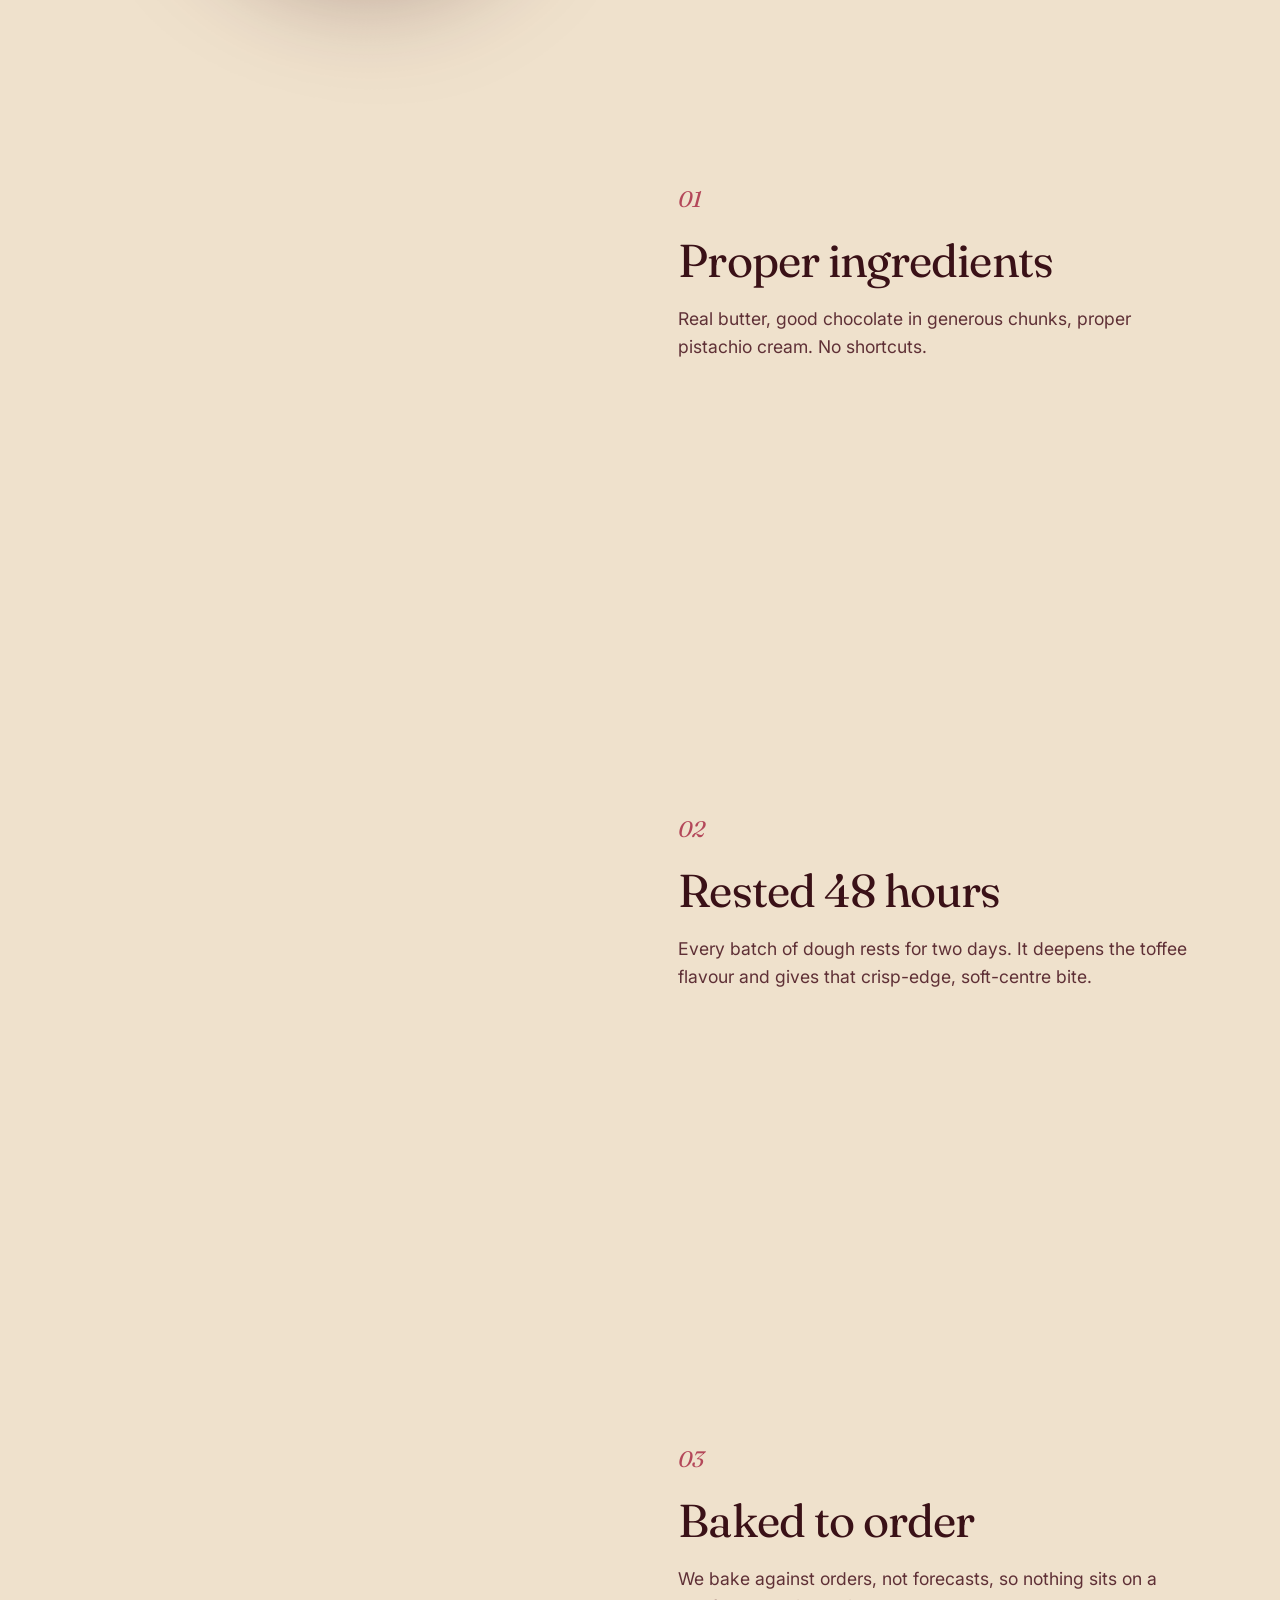
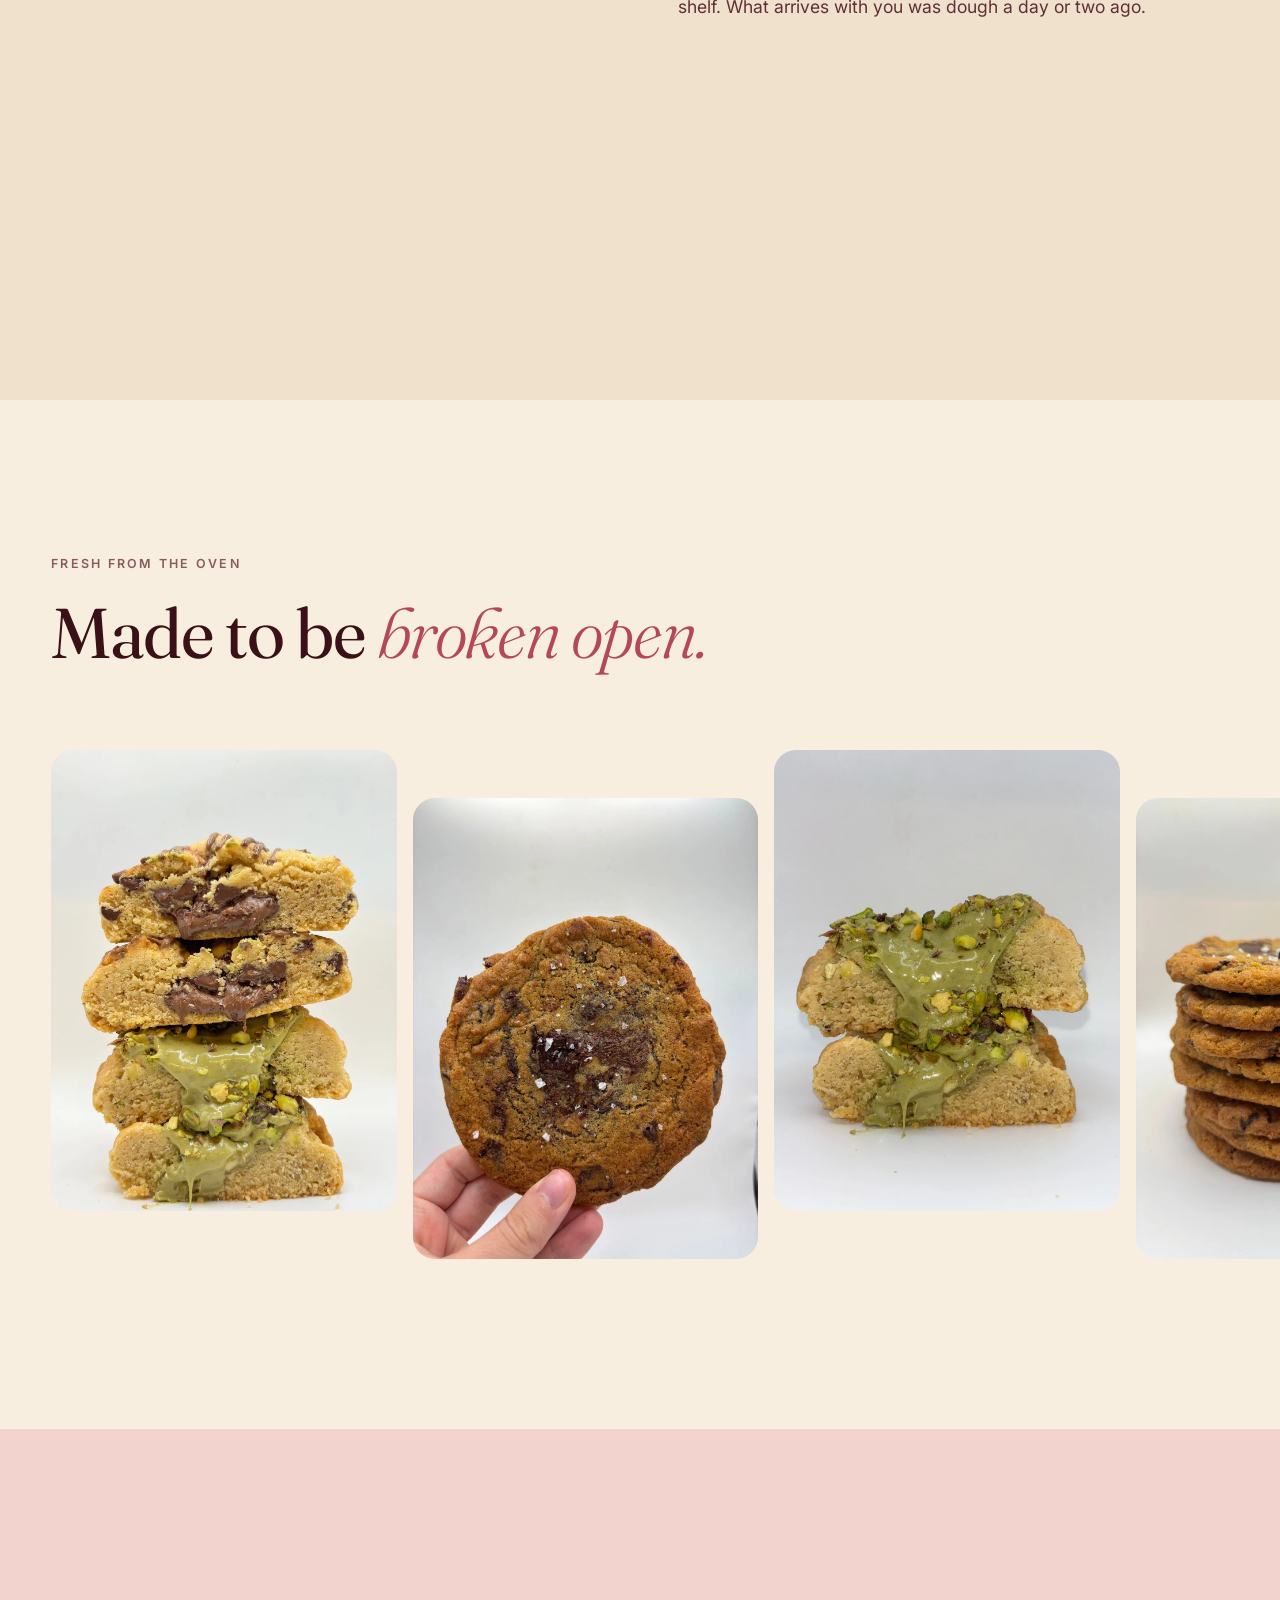
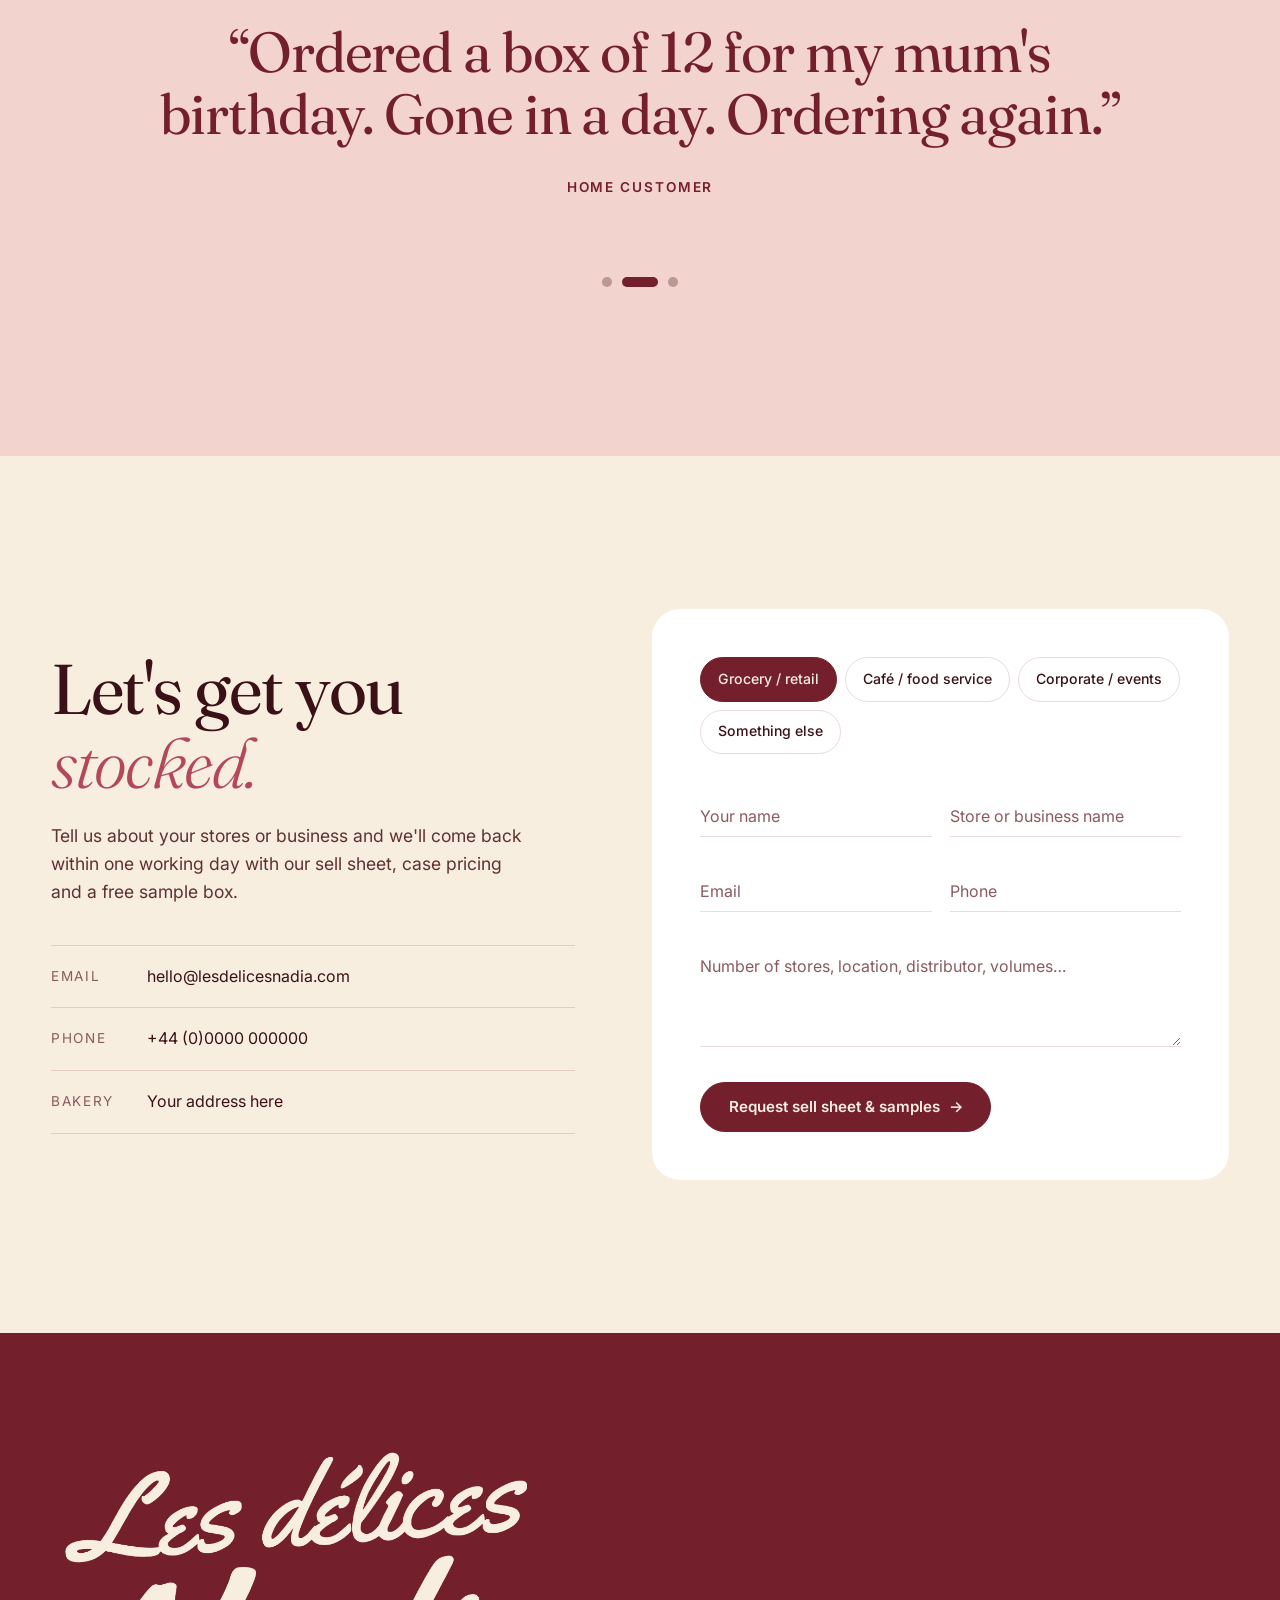
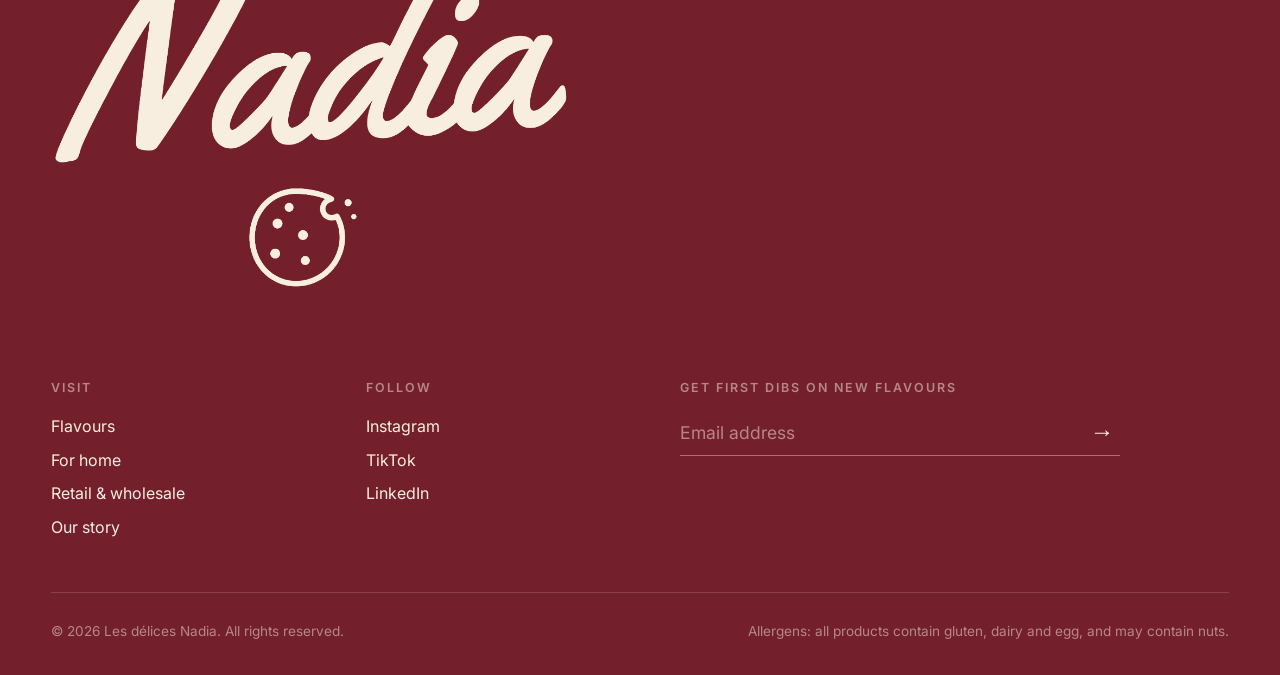
==== commit 1b745741: "Add three new flavours and cut-out product photos - New flavours: Oatmeal Chocolate Chunk, Cookies &" ====
--- a/index.html
+++ b/index.html
@@ -84,15 +84,15 @@
         <span>Salted Chocolate Chunk</span><i>✦</i>
         <span>Chocolate Stuffed</span><i>✦</i>
         <span>Pistachio Stuffed</span><i>✦</i>
+        <span>Oatmeal Chocolate Chunk</span><i>✦</i>
+        <span>Cookies &amp; Cream</span><i>✦</i>
+        <span>Cinnamon Sugar</span><i>✦</i>
         <span>Salted Chocolate Chunk</span><i>✦</i>
         <span>Chocolate Stuffed</span><i>✦</i>
         <span>Pistachio Stuffed</span><i>✦</i>
-        <span>Salted Chocolate Chunk</span><i>✦</i>
-        <span>Chocolate Stuffed</span><i>✦</i>
-        <span>Pistachio Stuffed</span><i>✦</i>
-        <span>Salted Chocolate Chunk</span><i>✦</i>
-        <span>Chocolate Stuffed</span><i>✦</i>
-        <span>Pistachio Stuffed</span><i>✦</i>
+        <span>Oatmeal Chocolate Chunk</span><i>✦</i>
+        <span>Cookies &amp; Cream</span><i>✦</i>
+        <span>Cinnamon Sugar</span><i>✦</i>
       </div>
     </div>
 
@@ -125,7 +125,7 @@
       </div>
       <div class="cookie-grid">
         <article class="cookie-card reveal">
-          <div class="cookie-card__img"><img src="assets/salted-chunk-sm.webp" alt="Salted Chocolate Chunk cookie" width="600" height="800" loading="lazy"></div>
+          <div class="cookie-card__img cookie-card__img--cut" style="--tint: #f3e3cf"><img src="assets/cut-salted-chocolate-chunk-sm.webp" alt="Salted Chocolate Chunk cookie" width="400" height="400" loading="lazy"></div>
           <div class="cookie-card__body">
             <h3>Salted Chocolate Chunk</h3>
             <p>Thin and wide with crisp, caramelised edges, pools of dark chocolate and flaky sea salt.</p>
@@ -134,7 +134,7 @@
           <span class="cookie-card__tag">Best seller</span>
         </article>
         <article class="cookie-card reveal">
-          <div class="cookie-card__img"><img src="assets/chocolate-stuffed-sm.webp" alt="Chocolate Stuffed cookie" width="600" height="800" loading="lazy"></div>
+          <div class="cookie-card__img cookie-card__img--cut" style="--tint: #eddcd0"><img src="assets/cut-chocolate-stuffed-sm.webp" alt="Chocolate Stuffed cookie" width="400" height="400" loading="lazy"></div>
           <div class="cookie-card__body">
             <h3>Chocolate Stuffed</h3>
             <p>Thick and soft, with a molten chocolate centre and a milk chocolate drizzle.</p>
@@ -142,13 +142,40 @@
           </div>
         </article>
         <article class="cookie-card reveal">
-          <div class="cookie-card__img"><img src="assets/pistachio-stuffed-sm.webp" alt="Pistachio Stuffed cookie" width="600" height="800" loading="lazy"></div>
+          <div class="cookie-card__img cookie-card__img--cut" style="--tint: #e5ead3"><img src="assets/cut-pistachio-stuffed-sm.webp" alt="Pistachio Stuffed cookie" width="400" height="400" loading="lazy"></div>
           <div class="cookie-card__body">
             <h3>Pistachio Stuffed</h3>
             <p>Filled with pistachio cream and finished with crushed pistachios.</p>
             <div class="cookie-card__avail"><span>Home</span><span>Wholesale</span></div>
           </div>
           <span class="cookie-card__tag">Fan favourite</span>
+        </article>
+        <article class="cookie-card reveal">
+          <div class="cookie-card__img cookie-card__img--cut" style="--tint: #efe0cc"><img src="assets/cut-oatmeal-chocolate-chunk-sm.webp" alt="Oatmeal Chocolate Chunk cookie" width="400" height="400" loading="lazy"></div>
+          <div class="cookie-card__body">
+            <h3>Oatmeal Chocolate Chunk</h3>
+            <p>Chewy oats, brown sugar and dark chocolate chunks.</p>
+            <div class="cookie-card__avail"><span>Home</span><span>Wholesale</span></div>
+          </div>
+          <span class="cookie-card__tag">New</span>
+        </article>
+        <article class="cookie-card reveal">
+          <div class="cookie-card__img cookie-card__img--cut" style="--tint: #e8e4e2"><img src="assets/cut-cookies-and-cream-sm.webp" alt="Cookies &amp; Cream cookie" width="400" height="400" loading="lazy"></div>
+          <div class="cookie-card__body">
+            <h3>Cookies &amp; Cream</h3>
+            <p>Vanilla dough loaded with chocolate cookie pieces, a white chocolate drizzle and a mini chocolate sandwich cookie on top.</p>
+            <div class="cookie-card__avail"><span>Home</span><span>Wholesale</span></div>
+          </div>
+          <span class="cookie-card__tag">New</span>
+        </article>
+        <article class="cookie-card reveal">
+          <div class="cookie-card__img cookie-card__img--cut" style="--tint: #f4dccb"><img src="assets/cut-cinnamon-sugar-sm.webp" alt="Cinnamon Sugar cookie" width="400" height="400" loading="lazy"></div>
+          <div class="cookie-card__body">
+            <h3>Cinnamon Sugar</h3>
+            <p>Soft and thick, rolled in cinnamon sugar before baking.</p>
+            <div class="cookie-card__avail"><span>Home</span><span>Wholesale</span></div>
+          </div>
+          <span class="cookie-card__tag">New</span>
         </article>
       </div>
     </section>
@@ -189,7 +216,7 @@
           <div class="box__visual"><img src="assets/chocolate-stuffed-sm.webp" alt="" width="600" height="800" loading="lazy"></div>
           <div class="box__info">
             <h3>The Full Collection</h3>
-            <p>12 cookies · four of each flavour</p>
+            <p>12 cookies · two of each flavour</p>
             <div class="box__foot"><span class="box__price">$42</span><button class="btn btn--dark btn--sm add-btn" data-name="The Full Collection">Add to bag</button></div>
           </div>
         </article>
@@ -209,9 +236,12 @@
           </div>
         </div>
         <ul class="builder__list">
-          <li data-flavour="Salted Chocolate Chunk"><img src="assets/salted-chunk-sm.webp" alt="" width="56" height="56" loading="lazy"><span>Salted Chocolate Chunk</span><div class="qty"><button aria-label="Remove one">−</button><output>0</output><button aria-label="Add one">+</button></div></li>
-          <li data-flavour="Chocolate Stuffed"><img src="assets/chocolate-stuffed-sm.webp" alt="" width="56" height="56" loading="lazy"><span>Chocolate Stuffed</span><div class="qty"><button aria-label="Remove one">−</button><output>0</output><button aria-label="Add one">+</button></div></li>
-          <li data-flavour="Pistachio Stuffed"><img src="assets/pistachio-stuffed-sm.webp" alt="" width="56" height="56" loading="lazy"><span>Pistachio Stuffed</span><div class="qty"><button aria-label="Remove one">−</button><output>0</output><button aria-label="Add one">+</button></div></li>
+          <li data-flavour="Salted Chocolate Chunk"><img src="assets/cut-salted-chocolate-chunk-sm.webp" alt="" width="56" height="56" loading="lazy"><span>Salted Chocolate Chunk</span><div class="qty"><button aria-label="Remove one">−</button><output>0</output><button aria-label="Add one">+</button></div></li>
+          <li data-flavour="Chocolate Stuffed"><img src="assets/cut-chocolate-stuffed-sm.webp" alt="" width="56" height="56" loading="lazy"><span>Chocolate Stuffed</span><div class="qty"><button aria-label="Remove one">−</button><output>0</output><button aria-label="Add one">+</button></div></li>
+          <li data-flavour="Pistachio Stuffed"><img src="assets/cut-pistachio-stuffed-sm.webp" alt="" width="56" height="56" loading="lazy"><span>Pistachio Stuffed</span><div class="qty"><button aria-label="Remove one">−</button><output>0</output><button aria-label="Add one">+</button></div></li>
+          <li data-flavour="Oatmeal Chocolate Chunk"><img src="assets/cut-oatmeal-chocolate-chunk-sm.webp" alt="" width="56" height="56" loading="lazy"><span>Oatmeal Chocolate Chunk</span><div class="qty"><button aria-label="Remove one">−</button><output>0</output><button aria-label="Add one">+</button></div></li>
+          <li data-flavour="Cookies &amp; Cream"><img src="assets/cut-cookies-and-cream-sm.webp" alt="" width="56" height="56" loading="lazy"><span>Cookies &amp; Cream</span><div class="qty"><button aria-label="Remove one">−</button><output>0</output><button aria-label="Add one">+</button></div></li>
+          <li data-flavour="Cinnamon Sugar"><img src="assets/cut-cinnamon-sugar-sm.webp" alt="" width="56" height="56" loading="lazy"><span>Cinnamon Sugar</span><div class="qty"><button aria-label="Remove one">−</button><output>0</output><button aria-label="Add one">+</button></div></li>
         </ul>
         <div class="builder__foot">
           <div class="builder__progress">
@@ -253,32 +283,59 @@
         <!-- Grocery & retail -->
         <div class="channels__panel" id="panel-retail" role="tabpanel" aria-labelledby="tab-retail">
           <div class="packs">
-            <figure class="pack pack--salted reveal">
-              <div class="pack__bag">
+            <figure class="pack reveal">
+              <div class="pack__bag" style="--band: #b9773a">
                 <span class="logo-mark logo-mark--word pack__logo"></span>
-                <div class="pack__window"><img src="assets/salted-chunk-sm.webp" alt="" width="600" height="800" loading="lazy"></div>
+                <div class="pack__window"><img src="assets/cut-salted-chocolate-chunk-sm.webp" alt="" width="400" height="400" loading="lazy"></div>
                 <div class="pack__band" data-no-i18n><strong>Salted Chocolate Chunk</strong><span>Chocolat &amp; fleur de sel</span></div>
                 <span class="pack__wt">1 cookie · 110 g</span>
               </div>
               <figcaption>Salted Chocolate Chunk</figcaption>
             </figure>
-            <figure class="pack pack--chocolate reveal">
-              <div class="pack__bag">
+            <figure class="pack reveal">
+              <div class="pack__bag" style="--band: #4d2a1c">
                 <span class="logo-mark logo-mark--word pack__logo"></span>
-                <div class="pack__window"><img src="assets/chocolate-stuffed-sm.webp" alt="" width="600" height="800" loading="lazy"></div>
+                <div class="pack__window"><img src="assets/cut-chocolate-stuffed-sm.webp" alt="" width="400" height="400" loading="lazy"></div>
                 <div class="pack__band" data-no-i18n><strong>Chocolate Stuffed</strong><span>Fourré au chocolat</span></div>
                 <span class="pack__wt">1 cookie · 110 g</span>
               </div>
               <figcaption>Chocolate Stuffed</figcaption>
             </figure>
-            <figure class="pack pack--pistachio reveal">
-              <div class="pack__bag">
+            <figure class="pack reveal">
+              <div class="pack__bag" style="--band: #7c9440">
                 <span class="logo-mark logo-mark--word pack__logo"></span>
-                <div class="pack__window"><img src="assets/pistachio-stuffed-sm.webp" alt="" width="600" height="800" loading="lazy"></div>
+                <div class="pack__window"><img src="assets/cut-pistachio-stuffed-sm.webp" alt="" width="400" height="400" loading="lazy"></div>
                 <div class="pack__band" data-no-i18n><strong>Pistachio Stuffed</strong><span>Fourré à la pistache</span></div>
                 <span class="pack__wt">1 cookie · 110 g</span>
               </div>
               <figcaption>Pistachio Stuffed</figcaption>
+            </figure>
+            <figure class="pack reveal">
+              <div class="pack__bag" style="--band: #8a5a2b">
+                <span class="logo-mark logo-mark--word pack__logo"></span>
+                <div class="pack__window"><img src="assets/cut-oatmeal-chocolate-chunk-sm.webp" alt="" width="400" height="400" loading="lazy"></div>
+                <div class="pack__band" data-no-i18n><strong>Oatmeal Chocolate Chunk</strong><span>Avoine et chocolat</span></div>
+                <span class="pack__wt">1 cookie · 110 g</span>
+              </div>
+              <figcaption>Oatmeal Chocolate Chunk</figcaption>
+            </figure>
+            <figure class="pack reveal">
+              <div class="pack__bag" style="--band: #2f2a2b">
+                <span class="logo-mark logo-mark--word pack__logo"></span>
+                <div class="pack__window"><img src="assets/cut-cookies-and-cream-sm.webp" alt="" width="400" height="400" loading="lazy"></div>
+                <div class="pack__band" data-no-i18n><strong>Cookies &amp; Cream</strong><span>Biscuits et crème</span></div>
+                <span class="pack__wt">1 cookie · 110 g</span>
+              </div>
+              <figcaption>Cookies &amp; Cream</figcaption>
+            </figure>
+            <figure class="pack reveal">
+              <div class="pack__bag" style="--band: #a8562a">
+                <span class="logo-mark logo-mark--word pack__logo"></span>
+                <div class="pack__window"><img src="assets/cut-cinnamon-sugar-sm.webp" alt="" width="400" height="400" loading="lazy"></div>
+                <div class="pack__band" data-no-i18n><strong>Cinnamon Sugar</strong><span>Sucre à la cannelle</span></div>
+                <span class="pack__wt">1 cookie · 110 g</span>
+              </div>
+              <figcaption>Cinnamon Sugar</figcaption>
             </figure>
           </div>
 
@@ -289,9 +346,12 @@
                 <table>
                   <thead><tr><th>Product</th><th>Format</th><th>Net wt</th><th>Units / case</th><th>Shelf life</th><th>Storage</th><th>Suggested retail</th></tr></thead>
                   <tbody>
-                <tr><td>Salted Chocolate Chunk</td><td>Single, wrapped</td><td>110 g</td><td>12</td><td>21 days</td><td>Ambient</td><td>$4.99</td></tr>
-                <tr><td>Chocolate Stuffed</td><td>Single, wrapped</td><td>110 g</td><td>12</td><td>21 days</td><td>Ambient</td><td>$4.99</td></tr>
-                <tr><td>Pistachio Stuffed</td><td>Single, wrapped</td><td>110 g</td><td>12</td><td>21 days</td><td>Ambient</td><td>$4.99</td></tr>
+                    <tr><td>Salted Chocolate Chunk</td><td>Single, wrapped</td><td>110 g</td><td>12</td><td>21 days</td><td>Ambient</td><td>$4.99</td></tr>
+                    <tr><td>Chocolate Stuffed</td><td>Single, wrapped</td><td>110 g</td><td>12</td><td>21 days</td><td>Ambient</td><td>$4.99</td></tr>
+                    <tr><td>Pistachio Stuffed</td><td>Single, wrapped</td><td>110 g</td><td>12</td><td>21 days</td><td>Ambient</td><td>$4.99</td></tr>
+                    <tr><td>Oatmeal Chocolate Chunk</td><td>Single, wrapped</td><td>110 g</td><td>12</td><td>21 days</td><td>Ambient</td><td>$4.99</td></tr>
+                    <tr><td>Cookies &amp; Cream</td><td>Single, wrapped</td><td>110 g</td><td>12</td><td>21 days</td><td>Ambient</td><td>$4.99</td></tr>
+                    <tr><td>Cinnamon Sugar</td><td>Single, wrapped</td><td>110 g</td><td>12</td><td>21 days</td><td>Ambient</td><td>$4.99</td></tr>
                     <tr><td>Assorted 4-pack</td><td>Gift box</td><td>440 g</td><td>6</td><td>21 days</td><td>Ambient</td><td>$16.99</td></tr>
                     <tr><td>Display tray</td><td>12 singles, shelf-ready</td><td>1.32 kg</td><td>1</td><td>21 days</td><td>Ambient</td><td>$4.99 / unit</td></tr>
                   </tbody>
--- a/styles.css
+++ b/styles.css
@@ -585,3 +585,11 @@
 html[lang^="fr"] .hero__title { font-size: clamp(2.8rem, 6.4vw, 6.2rem); }
 /* keep logo, language switch and close button above the open mobile menu */
 .menu-open .nav { z-index: 70; background: transparent; box-shadow: none; -webkit-backdrop-filter: none; backdrop-filter: none; transform: none; }
+
+/* ---------- Cut-out product photos (transparent background) ---------- */
+.cookie-card__img--cut { background: radial-gradient(circle at 50% 45%, rgba(255,255,255,.55), transparent 65%), var(--tint, var(--cream-2)); display: grid; place-items: center; }
+.cookie-card__img--cut img { width: 78%; height: auto; object-fit: contain; filter: drop-shadow(0 18px 22px rgba(58, 17, 23, .18)); transition: transform 1.2s var(--ease); }
+.cookie-card:hover .cookie-card__img--cut img { transform: rotate(-18deg) scale(1.06); }
+.builder__list li > img { object-fit: contain; border-radius: 0; background: transparent; }
+.pack__window { background: var(--cream); }
+.pack__window img { object-fit: contain; padding: 4%; }
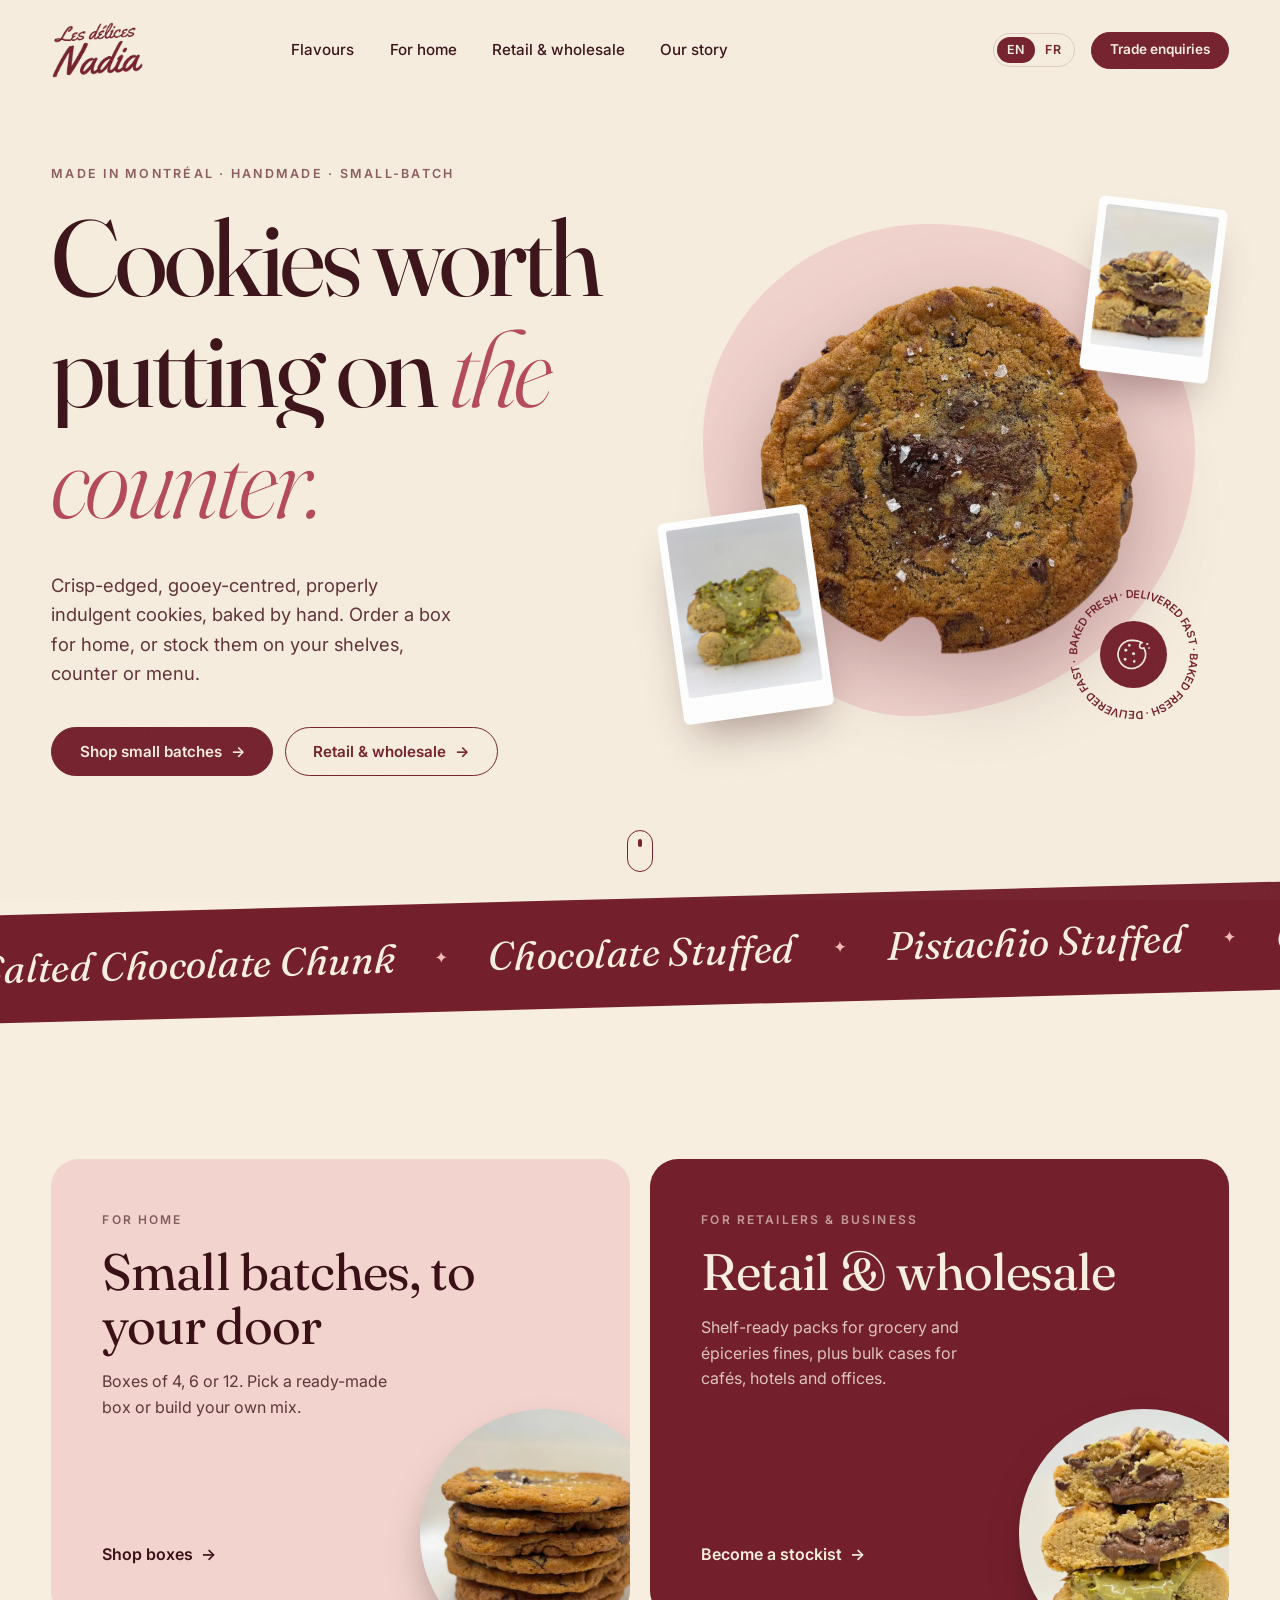
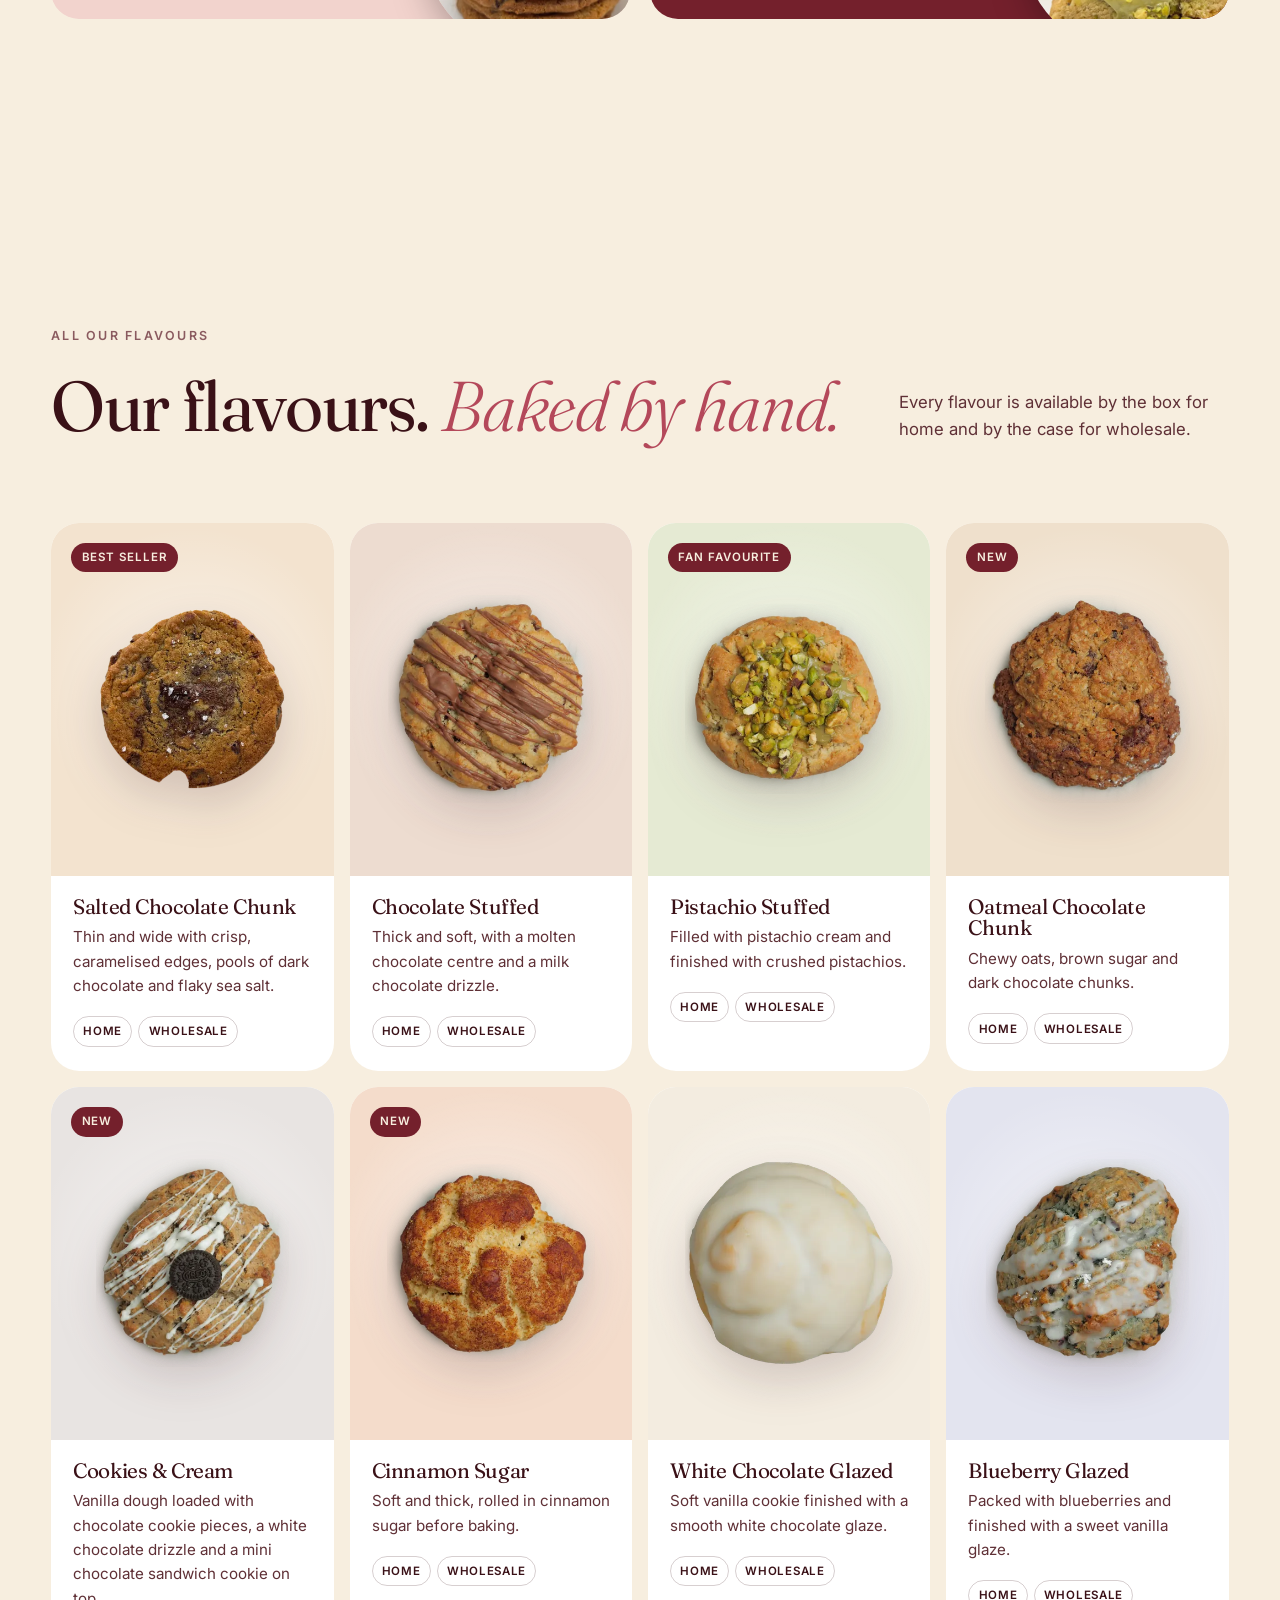
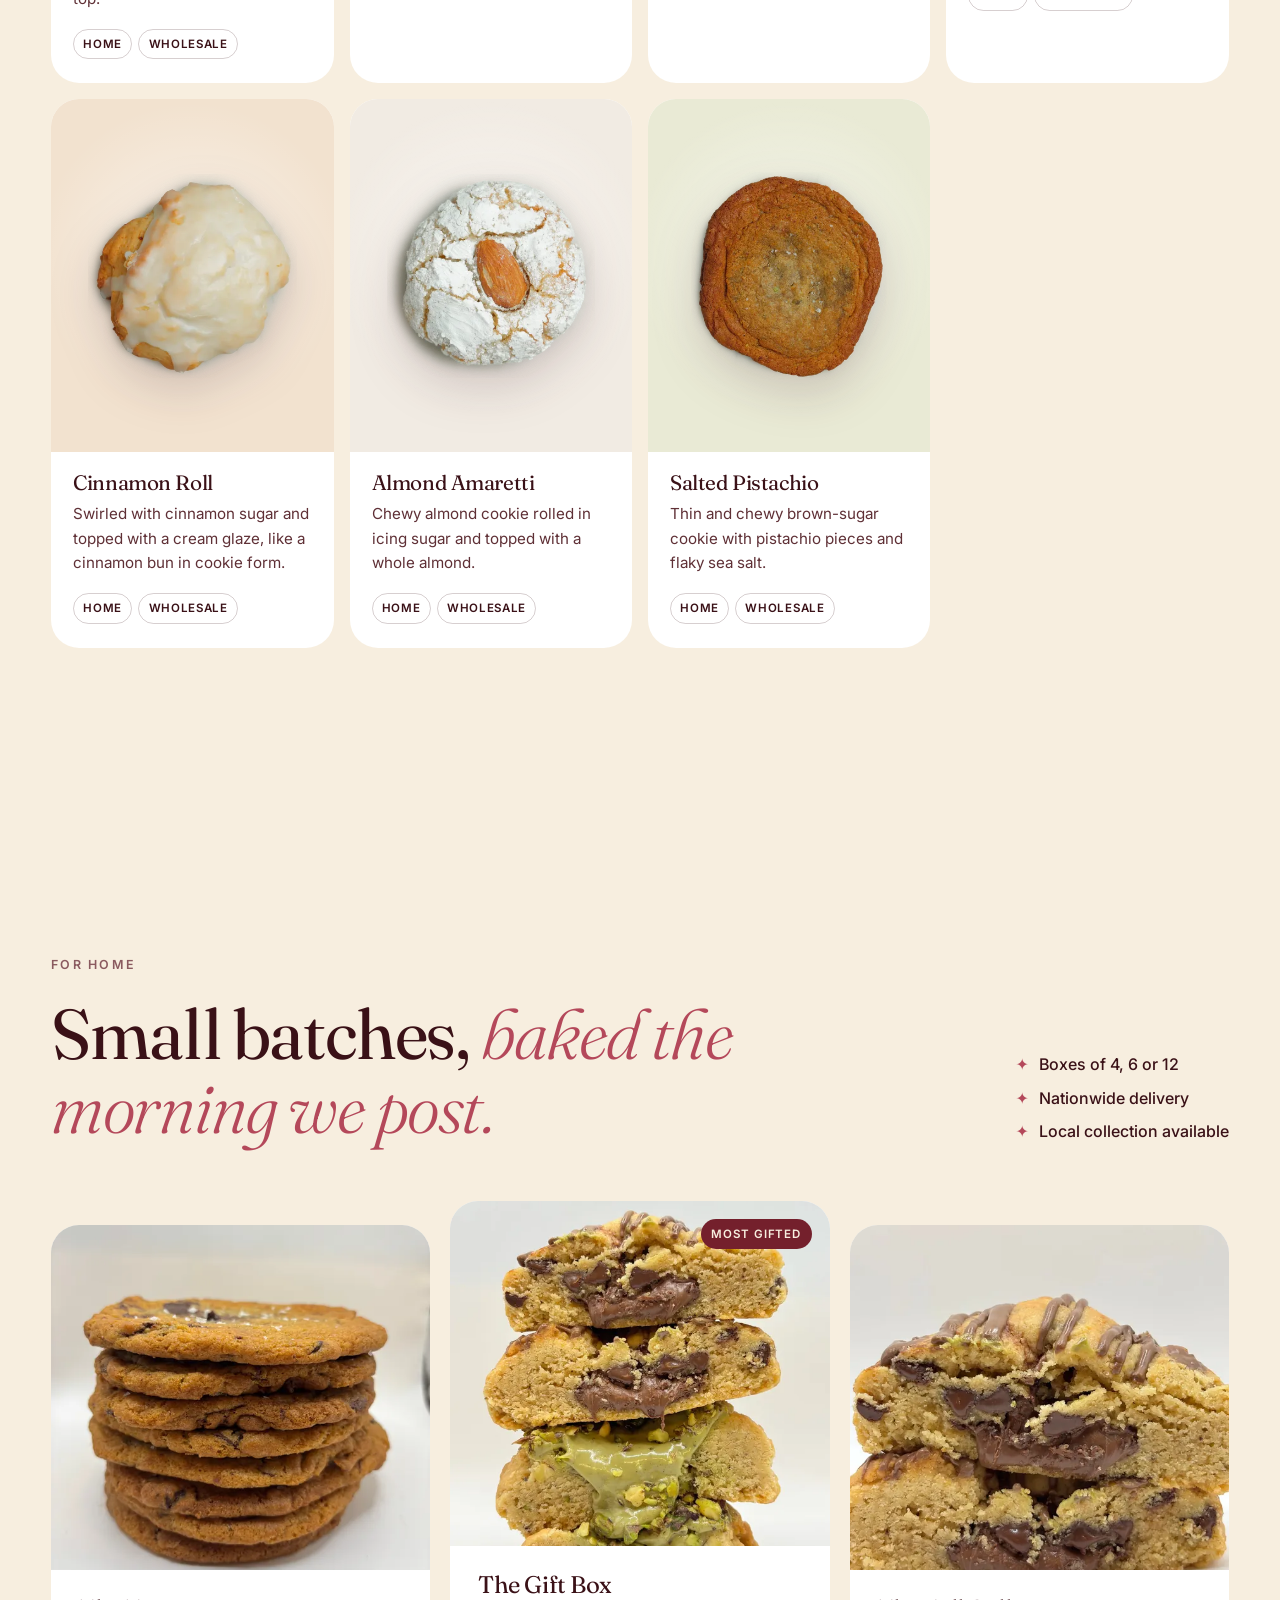
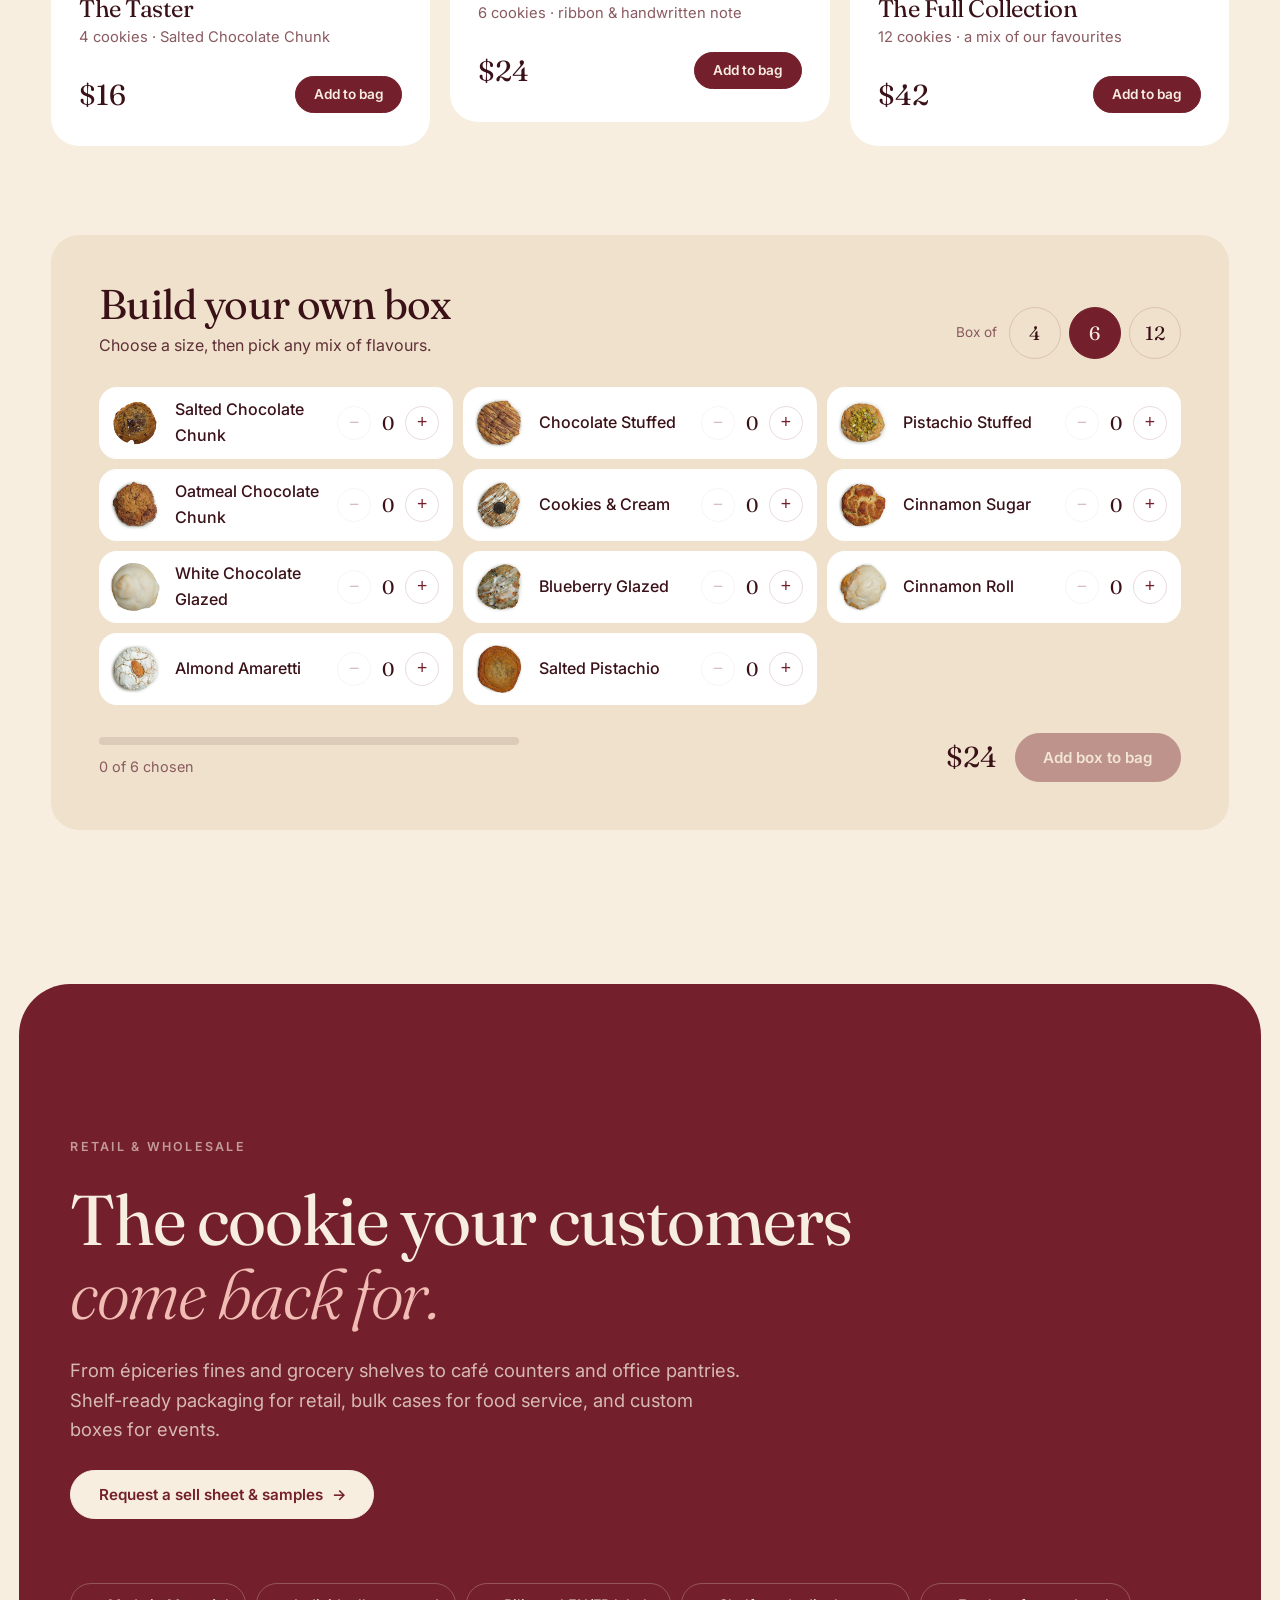
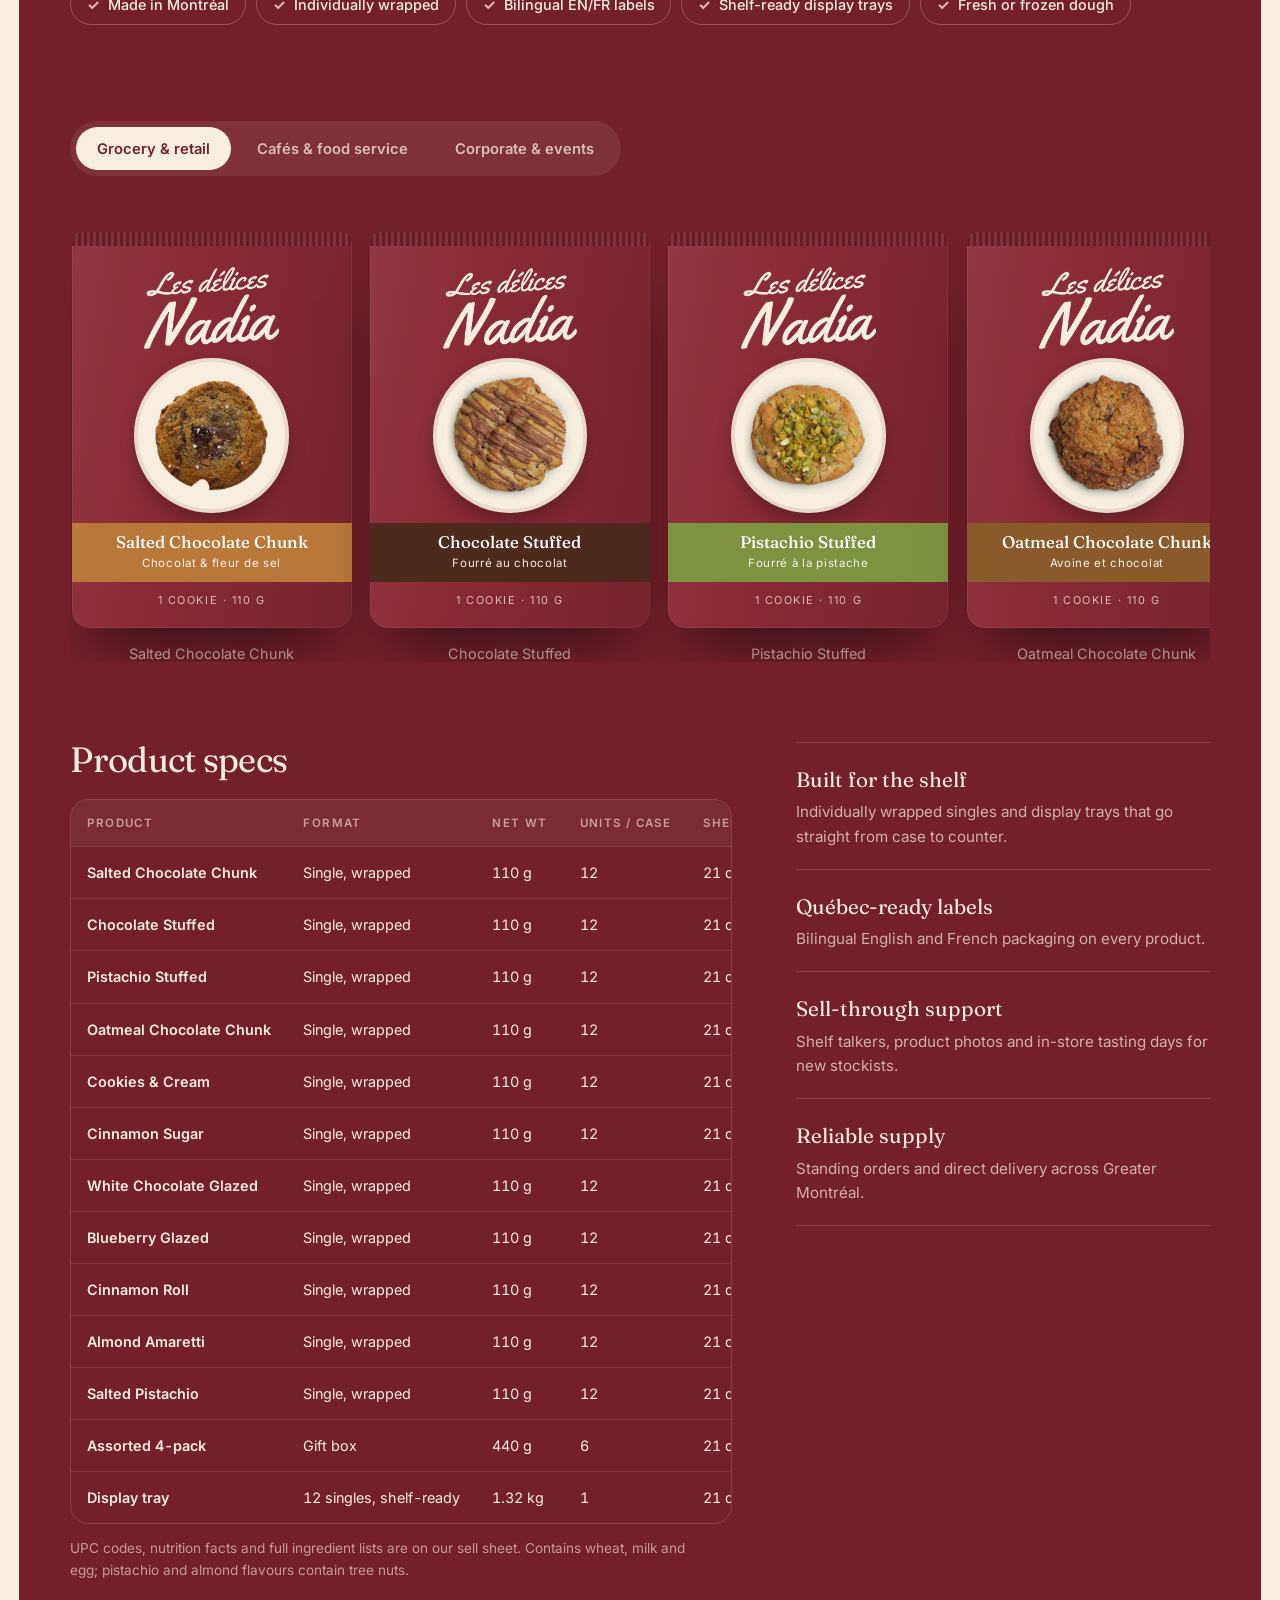
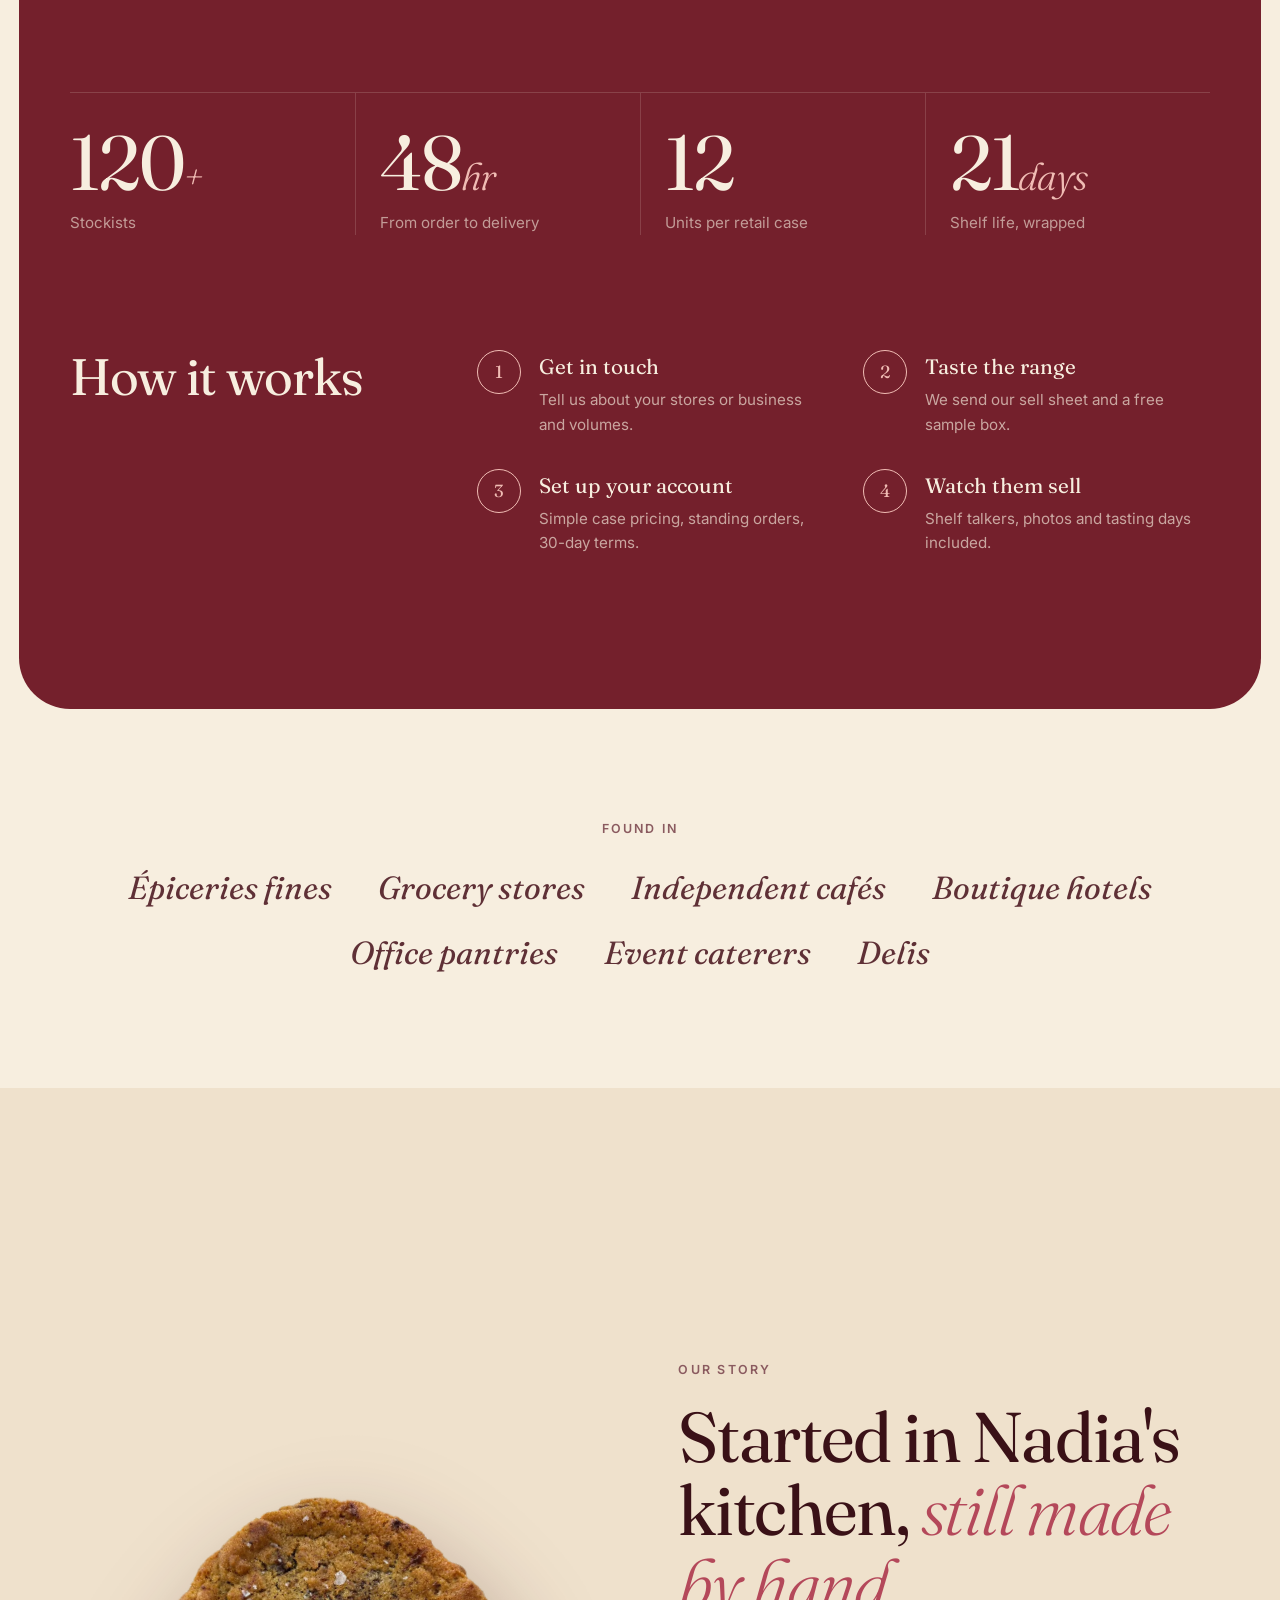
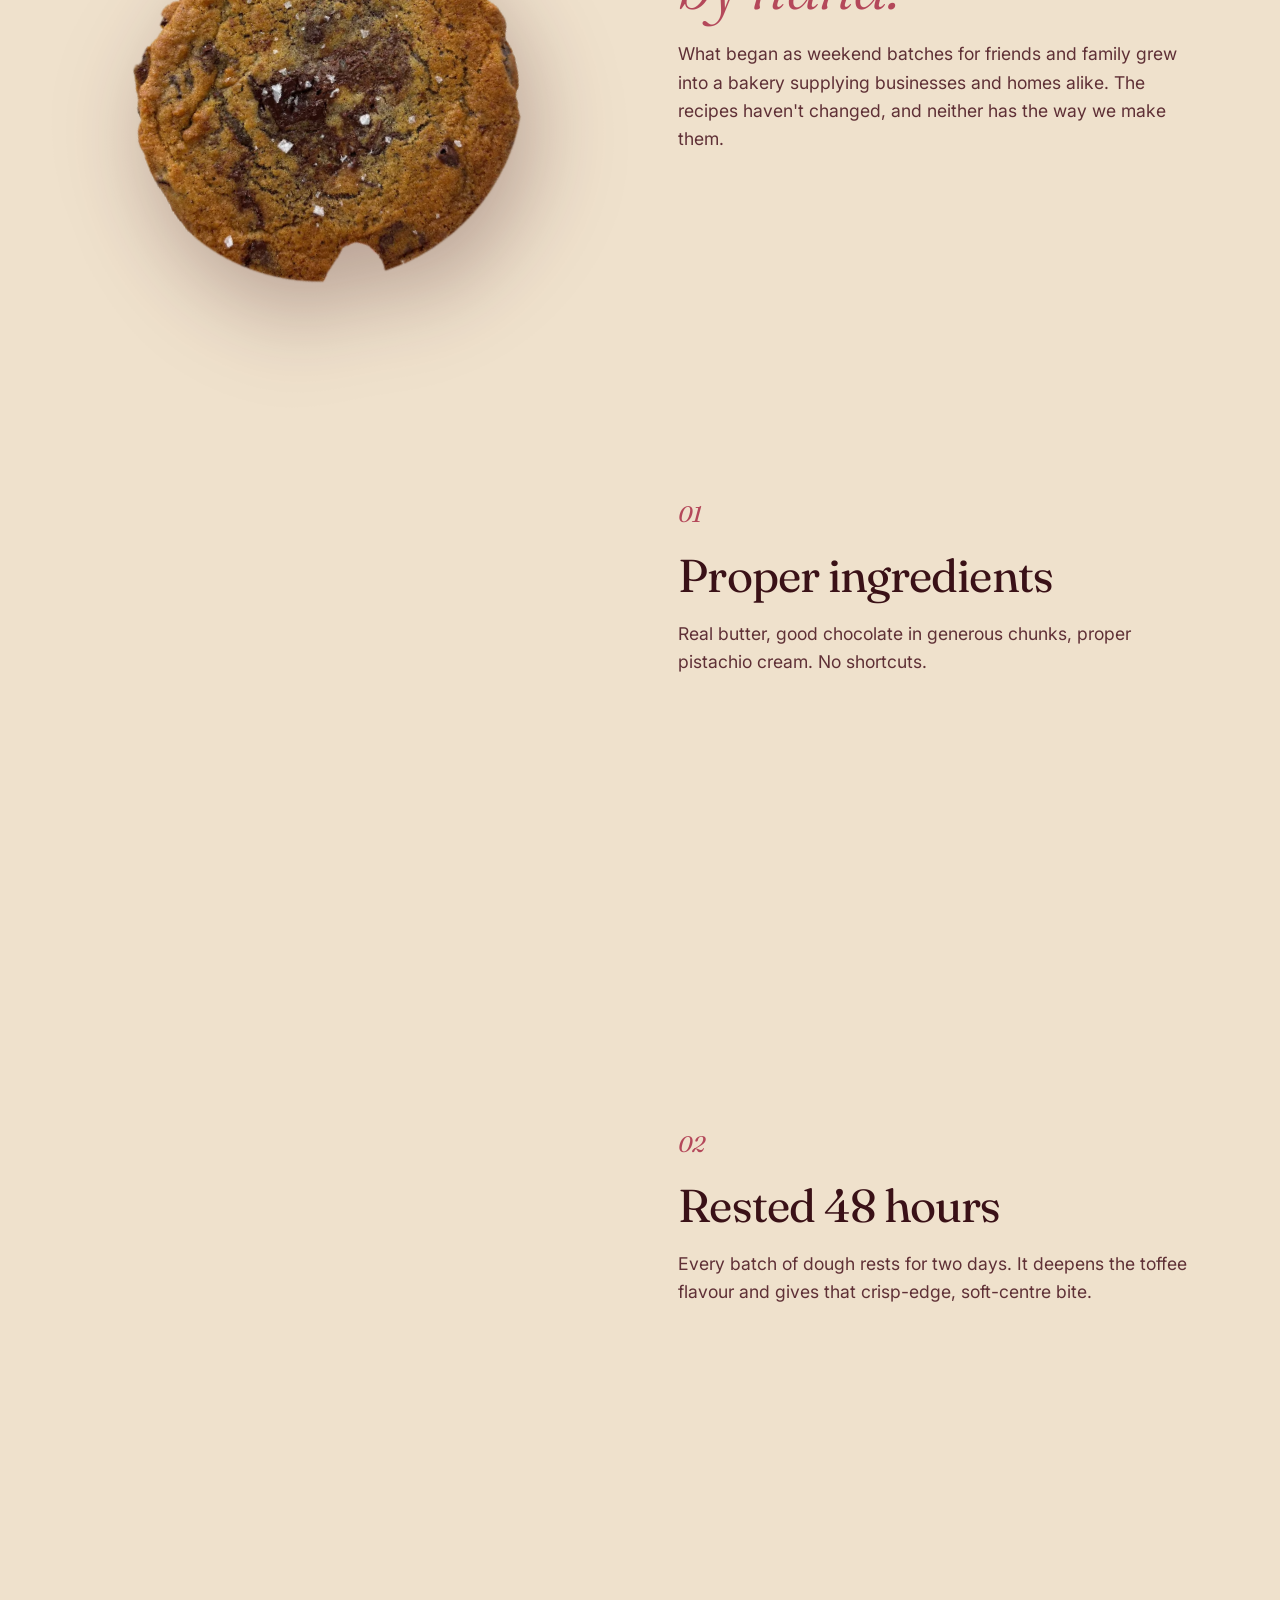
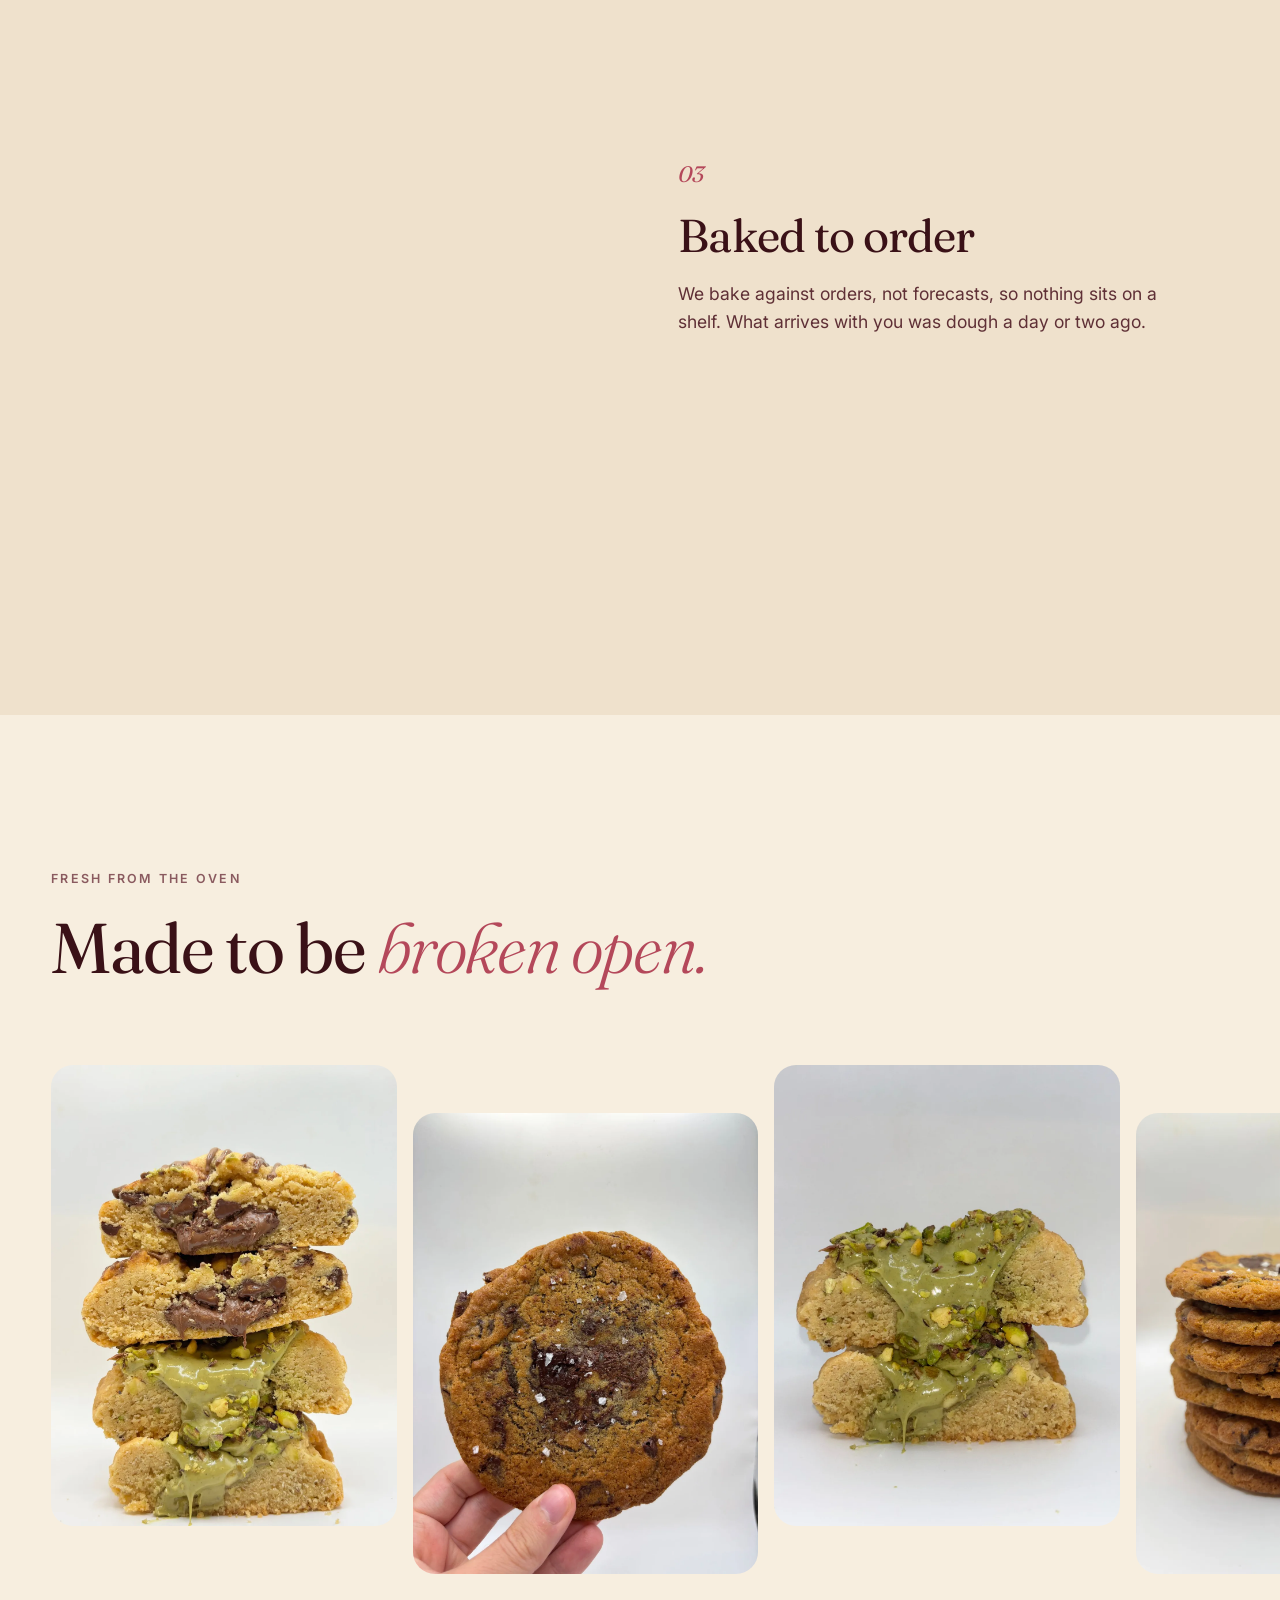
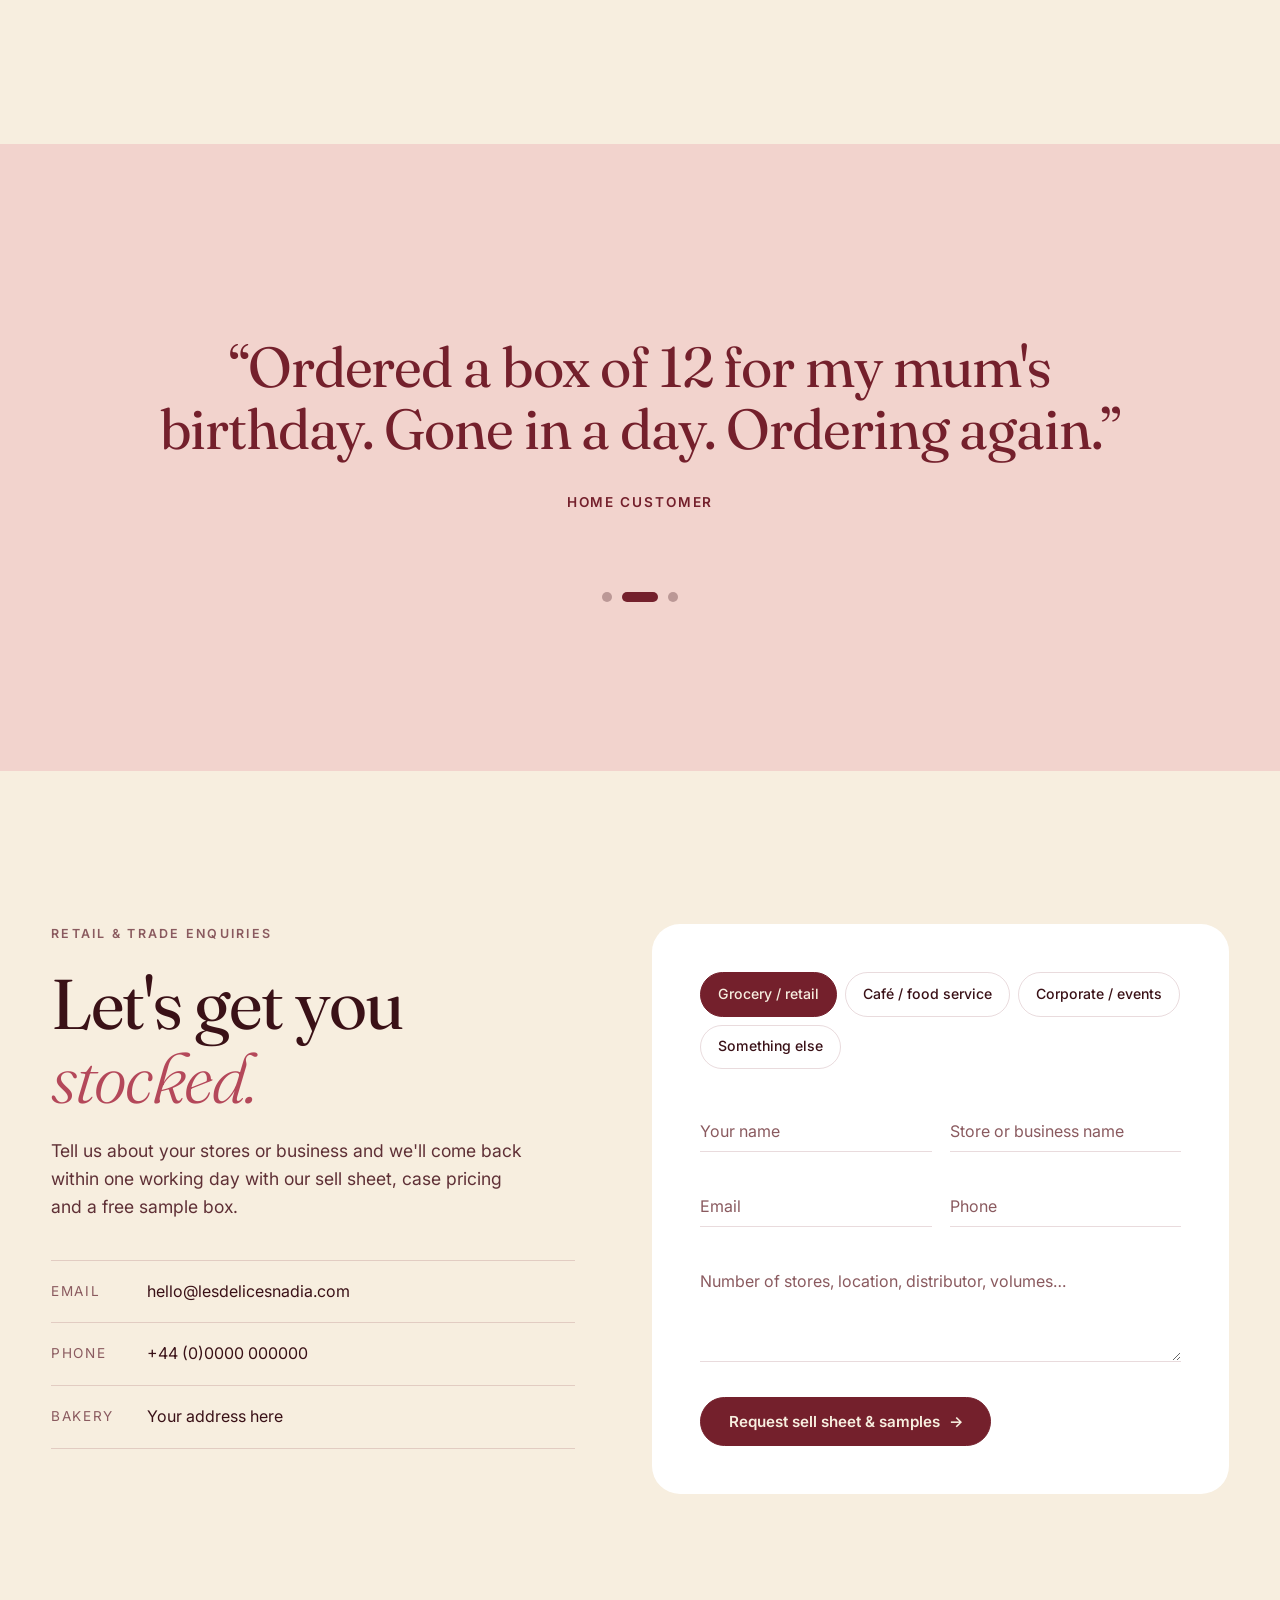
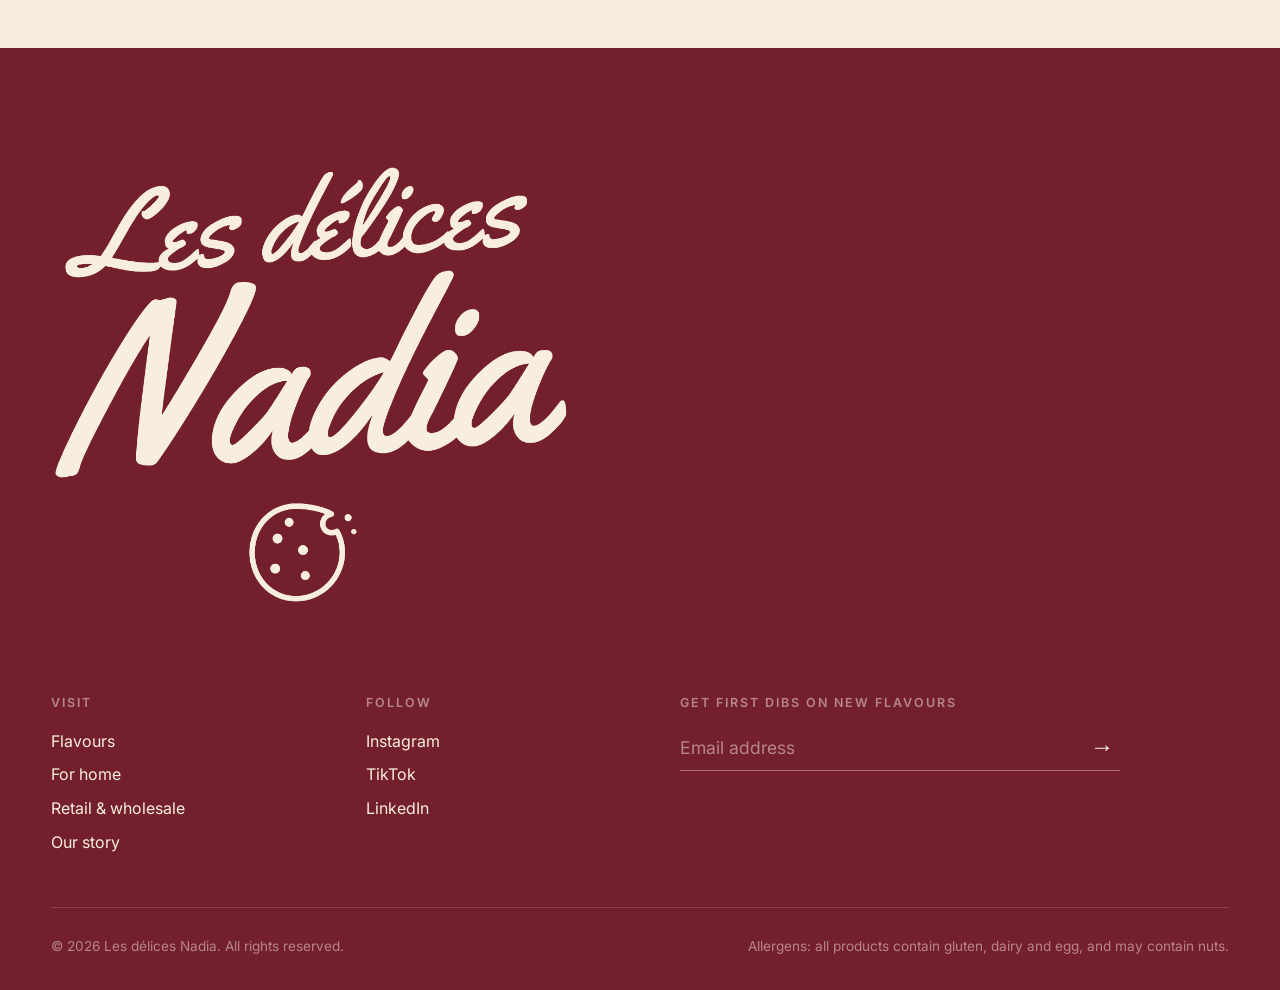
==== commit 37804ea4: "Add five more flavours and a reusable flavour updater - New flavours: White Chocolate Glazed, Bluebe" ====
--- a/index.html
+++ b/index.html
@@ -87,12 +87,22 @@
         <span>Oatmeal Chocolate Chunk</span><i>✦</i>
         <span>Cookies &amp; Cream</span><i>✦</i>
         <span>Cinnamon Sugar</span><i>✦</i>
+        <span>White Chocolate Glazed</span><i>✦</i>
+        <span>Blueberry Glazed</span><i>✦</i>
+        <span>Cinnamon Roll</span><i>✦</i>
+        <span>Almond Amaretti</span><i>✦</i>
+        <span>Salted Pistachio</span><i>✦</i>
         <span>Salted Chocolate Chunk</span><i>✦</i>
         <span>Chocolate Stuffed</span><i>✦</i>
         <span>Pistachio Stuffed</span><i>✦</i>
         <span>Oatmeal Chocolate Chunk</span><i>✦</i>
         <span>Cookies &amp; Cream</span><i>✦</i>
         <span>Cinnamon Sugar</span><i>✦</i>
+        <span>White Chocolate Glazed</span><i>✦</i>
+        <span>Blueberry Glazed</span><i>✦</i>
+        <span>Cinnamon Roll</span><i>✦</i>
+        <span>Almond Amaretti</span><i>✦</i>
+        <span>Salted Pistachio</span><i>✦</i>
       </div>
     </div>
 
@@ -177,6 +187,46 @@
           </div>
           <span class="cookie-card__tag">New</span>
         </article>
+        <article class="cookie-card reveal">
+          <div class="cookie-card__img cookie-card__img--cut" style="--tint: #f3ece0"><img src="assets/cut-white-chocolate-glazed-sm.webp" alt="White Chocolate Glazed cookie" width="400" height="400" loading="lazy"></div>
+          <div class="cookie-card__body">
+            <h3>White Chocolate Glazed</h3>
+            <p>Soft vanilla cookie finished with a smooth white chocolate glaze.</p>
+            <div class="cookie-card__avail"><span>Home</span><span>Wholesale</span></div>
+          </div>
+        </article>
+        <article class="cookie-card reveal">
+          <div class="cookie-card__img cookie-card__img--cut" style="--tint: #e3e4ef"><img src="assets/cut-blueberry-glazed-sm.webp" alt="Blueberry Glazed cookie" width="400" height="400" loading="lazy"></div>
+          <div class="cookie-card__body">
+            <h3>Blueberry Glazed</h3>
+            <p>Packed with blueberries and finished with a sweet vanilla glaze.</p>
+            <div class="cookie-card__avail"><span>Home</span><span>Wholesale</span></div>
+          </div>
+        </article>
+        <article class="cookie-card reveal">
+          <div class="cookie-card__img cookie-card__img--cut" style="--tint: #f2e2cf"><img src="assets/cut-cinnamon-roll-sm.webp" alt="Cinnamon Roll cookie" width="400" height="400" loading="lazy"></div>
+          <div class="cookie-card__body">
+            <h3>Cinnamon Roll</h3>
+            <p>Swirled with cinnamon sugar and topped with a cream glaze, like a cinnamon bun in cookie form.</p>
+            <div class="cookie-card__avail"><span>Home</span><span>Wholesale</span></div>
+          </div>
+        </article>
+        <article class="cookie-card reveal">
+          <div class="cookie-card__img cookie-card__img--cut" style="--tint: #f1ebe3"><img src="assets/cut-almond-amaretti-sm.webp" alt="Almond Amaretti cookie" width="400" height="400" loading="lazy"></div>
+          <div class="cookie-card__body">
+            <h3>Almond Amaretti</h3>
+            <p>Chewy almond cookie rolled in icing sugar and topped with a whole almond.</p>
+            <div class="cookie-card__avail"><span>Home</span><span>Wholesale</span></div>
+          </div>
+        </article>
+        <article class="cookie-card reveal">
+          <div class="cookie-card__img cookie-card__img--cut" style="--tint: #e9ead5"><img src="assets/cut-salted-pistachio-sm.webp" alt="Salted Pistachio cookie" width="400" height="400" loading="lazy"></div>
+          <div class="cookie-card__body">
+            <h3>Salted Pistachio</h3>
+            <p>Thin and chewy brown-sugar cookie with pistachio pieces and flaky sea salt.</p>
+            <div class="cookie-card__avail"><span>Home</span><span>Wholesale</span></div>
+          </div>
+        </article>
       </div>
     </section>
 
@@ -216,7 +266,7 @@
           <div class="box__visual"><img src="assets/chocolate-stuffed-sm.webp" alt="" width="600" height="800" loading="lazy"></div>
           <div class="box__info">
             <h3>The Full Collection</h3>
-            <p>12 cookies · two of each flavour</p>
+            <p>12 cookies · a mix of our favourites</p>
             <div class="box__foot"><span class="box__price">$42</span><button class="btn btn--dark btn--sm add-btn" data-name="The Full Collection">Add to bag</button></div>
           </div>
         </article>
@@ -242,6 +292,11 @@
           <li data-flavour="Oatmeal Chocolate Chunk"><img src="assets/cut-oatmeal-chocolate-chunk-sm.webp" alt="" width="56" height="56" loading="lazy"><span>Oatmeal Chocolate Chunk</span><div class="qty"><button aria-label="Remove one">−</button><output>0</output><button aria-label="Add one">+</button></div></li>
           <li data-flavour="Cookies &amp; Cream"><img src="assets/cut-cookies-and-cream-sm.webp" alt="" width="56" height="56" loading="lazy"><span>Cookies &amp; Cream</span><div class="qty"><button aria-label="Remove one">−</button><output>0</output><button aria-label="Add one">+</button></div></li>
           <li data-flavour="Cinnamon Sugar"><img src="assets/cut-cinnamon-sugar-sm.webp" alt="" width="56" height="56" loading="lazy"><span>Cinnamon Sugar</span><div class="qty"><button aria-label="Remove one">−</button><output>0</output><button aria-label="Add one">+</button></div></li>
+          <li data-flavour="White Chocolate Glazed"><img src="assets/cut-white-chocolate-glazed-sm.webp" alt="" width="56" height="56" loading="lazy"><span>White Chocolate Glazed</span><div class="qty"><button aria-label="Remove one">−</button><output>0</output><button aria-label="Add one">+</button></div></li>
+          <li data-flavour="Blueberry Glazed"><img src="assets/cut-blueberry-glazed-sm.webp" alt="" width="56" height="56" loading="lazy"><span>Blueberry Glazed</span><div class="qty"><button aria-label="Remove one">−</button><output>0</output><button aria-label="Add one">+</button></div></li>
+          <li data-flavour="Cinnamon Roll"><img src="assets/cut-cinnamon-roll-sm.webp" alt="" width="56" height="56" loading="lazy"><span>Cinnamon Roll</span><div class="qty"><button aria-label="Remove one">−</button><output>0</output><button aria-label="Add one">+</button></div></li>
+          <li data-flavour="Almond Amaretti"><img src="assets/cut-almond-amaretti-sm.webp" alt="" width="56" height="56" loading="lazy"><span>Almond Amaretti</span><div class="qty"><button aria-label="Remove one">−</button><output>0</output><button aria-label="Add one">+</button></div></li>
+          <li data-flavour="Salted Pistachio"><img src="assets/cut-salted-pistachio-sm.webp" alt="" width="56" height="56" loading="lazy"><span>Salted Pistachio</span><div class="qty"><button aria-label="Remove one">−</button><output>0</output><button aria-label="Add one">+</button></div></li>
         </ul>
         <div class="builder__foot">
           <div class="builder__progress">
@@ -336,6 +391,51 @@
                 <span class="pack__wt">1 cookie · 110 g</span>
               </div>
               <figcaption>Cinnamon Sugar</figcaption>
+            </figure>
+            <figure class="pack reveal">
+              <div class="pack__bag" style="--band: #9a7b4f">
+                <span class="logo-mark logo-mark--word pack__logo"></span>
+                <div class="pack__window"><img src="assets/cut-white-chocolate-glazed-sm.webp" alt="" width="400" height="400" loading="lazy"></div>
+                <div class="pack__band" data-no-i18n><strong>White Chocolate Glazed</strong><span>Glacé au chocolat blanc</span></div>
+                <span class="pack__wt">1 cookie · 110 g</span>
+              </div>
+              <figcaption>White Chocolate Glazed</figcaption>
+            </figure>
+            <figure class="pack reveal">
+              <div class="pack__bag" style="--band: #4a4f8a">
+                <span class="logo-mark logo-mark--word pack__logo"></span>
+                <div class="pack__window"><img src="assets/cut-blueberry-glazed-sm.webp" alt="" width="400" height="400" loading="lazy"></div>
+                <div class="pack__band" data-no-i18n><strong>Blueberry Glazed</strong><span>Bleuets et glaçage</span></div>
+                <span class="pack__wt">1 cookie · 110 g</span>
+              </div>
+              <figcaption>Blueberry Glazed</figcaption>
+            </figure>
+            <figure class="pack reveal">
+              <div class="pack__bag" style="--band: #9c5a2c">
+                <span class="logo-mark logo-mark--word pack__logo"></span>
+                <div class="pack__window"><img src="assets/cut-cinnamon-roll-sm.webp" alt="" width="400" height="400" loading="lazy"></div>
+                <div class="pack__band" data-no-i18n><strong>Cinnamon Roll</strong><span>Roulé à la cannelle</span></div>
+                <span class="pack__wt">1 cookie · 110 g</span>
+              </div>
+              <figcaption>Cinnamon Roll</figcaption>
+            </figure>
+            <figure class="pack reveal">
+              <div class="pack__bag" style="--band: #8f6a4a">
+                <span class="logo-mark logo-mark--word pack__logo"></span>
+                <div class="pack__window"><img src="assets/cut-almond-amaretti-sm.webp" alt="" width="400" height="400" loading="lazy"></div>
+                <div class="pack__band" data-no-i18n><strong>Almond Amaretti</strong><span>Amaretti aux amandes</span></div>
+                <span class="pack__wt">1 cookie · 110 g</span>
+              </div>
+              <figcaption>Almond Amaretti</figcaption>
+            </figure>
+            <figure class="pack reveal">
+              <div class="pack__bag" style="--band: #5f7a36">
+                <span class="logo-mark logo-mark--word pack__logo"></span>
+                <div class="pack__window"><img src="assets/cut-salted-pistachio-sm.webp" alt="" width="400" height="400" loading="lazy"></div>
+                <div class="pack__band" data-no-i18n><strong>Salted Pistachio</strong><span>Pistache et fleur de sel</span></div>
+                <span class="pack__wt">1 cookie · 110 g</span>
+              </div>
+              <figcaption>Salted Pistachio</figcaption>
             </figure>
           </div>
 
@@ -352,12 +452,17 @@
                     <tr><td>Oatmeal Chocolate Chunk</td><td>Single, wrapped</td><td>110 g</td><td>12</td><td>21 days</td><td>Ambient</td><td>$4.99</td></tr>
                     <tr><td>Cookies &amp; Cream</td><td>Single, wrapped</td><td>110 g</td><td>12</td><td>21 days</td><td>Ambient</td><td>$4.99</td></tr>
                     <tr><td>Cinnamon Sugar</td><td>Single, wrapped</td><td>110 g</td><td>12</td><td>21 days</td><td>Ambient</td><td>$4.99</td></tr>
+                    <tr><td>White Chocolate Glazed</td><td>Single, wrapped</td><td>110 g</td><td>12</td><td>21 days</td><td>Ambient</td><td>$4.99</td></tr>
+                    <tr><td>Blueberry Glazed</td><td>Single, wrapped</td><td>110 g</td><td>12</td><td>21 days</td><td>Ambient</td><td>$4.99</td></tr>
+                    <tr><td>Cinnamon Roll</td><td>Single, wrapped</td><td>110 g</td><td>12</td><td>21 days</td><td>Ambient</td><td>$4.99</td></tr>
+                    <tr><td>Almond Amaretti</td><td>Single, wrapped</td><td>110 g</td><td>12</td><td>21 days</td><td>Ambient</td><td>$4.99</td></tr>
+                    <tr><td>Salted Pistachio</td><td>Single, wrapped</td><td>110 g</td><td>12</td><td>21 days</td><td>Ambient</td><td>$4.99</td></tr>
                     <tr><td>Assorted 4-pack</td><td>Gift box</td><td>440 g</td><td>6</td><td>21 days</td><td>Ambient</td><td>$16.99</td></tr>
                     <tr><td>Display tray</td><td>12 singles, shelf-ready</td><td>1.32 kg</td><td>1</td><td>21 days</td><td>Ambient</td><td>$4.99 / unit</td></tr>
                   </tbody>
                 </table>
               </div>
-              <p class="specs__note">UPC codes, nutrition facts and full ingredient lists are on our sell sheet. Contains wheat, milk and egg; Pistachio Stuffed contains tree nuts.</p>
+              <p class="specs__note">UPC codes, nutrition facts and full ingredient lists are on our sell sheet. Contains wheat, milk and egg; pistachio and almond flavours contain tree nuts.</p>
             </div>
             <ul class="why reveal">
               <li><strong>Built for the shelf</strong><span>Individually wrapped singles and display trays that go straight from case to counter.</span></li>
--- a/styles.css
+++ b/styles.css
@@ -593,3 +593,22 @@
 .builder__list li > img { object-fit: contain; border-radius: 0; background: transparent; }
 .pack__window { background: var(--cream); }
 .pack__window img { object-fit: contain; padding: 4%; }
+
+/* ---------- Many flavours: denser grid, scrolling pack row ---------- */
+@media (min-width: 1200px) {
+  .cookie-grid { grid-template-columns: repeat(4, 1fr); gap: 16px; }
+  .cookie-card__body { padding: 20px 22px 24px; }
+  .cookie-card h3 { font-size: 1.3rem; }
+}
+@media (max-width: 760px) {
+  .cookie-grid { grid-template-columns: 1fr 1fr; gap: 10px; max-width: none; }
+  .cookie-card { border-radius: 20px; }
+  .cookie-card__body { padding: 14px 14px 16px; }
+  .cookie-card h3 { font-size: 1.05rem; line-height: 1.15; }
+  .cookie-card p { font-size: .82rem; display: -webkit-box; -webkit-line-clamp: 3; -webkit-box-orient: vertical; overflow: hidden; }
+  .cookie-card__avail { display: none; }
+  .cookie-card__tag { top: 10px; left: 10px; font-size: .62rem; }
+}
+.packs { grid-template-columns: none; grid-auto-flow: column; grid-auto-columns: clamp(200px, 22vw, 260px); overflow-x: auto; scroll-snap-type: x mandatory; padding-bottom: 16px; scrollbar-width: thin; scrollbar-color: rgba(247, 238, 223, .3) transparent; }
+.pack { scroll-snap-align: start; }
+@media (max-width: 760px) { .packs { grid-auto-columns: 62%; } }
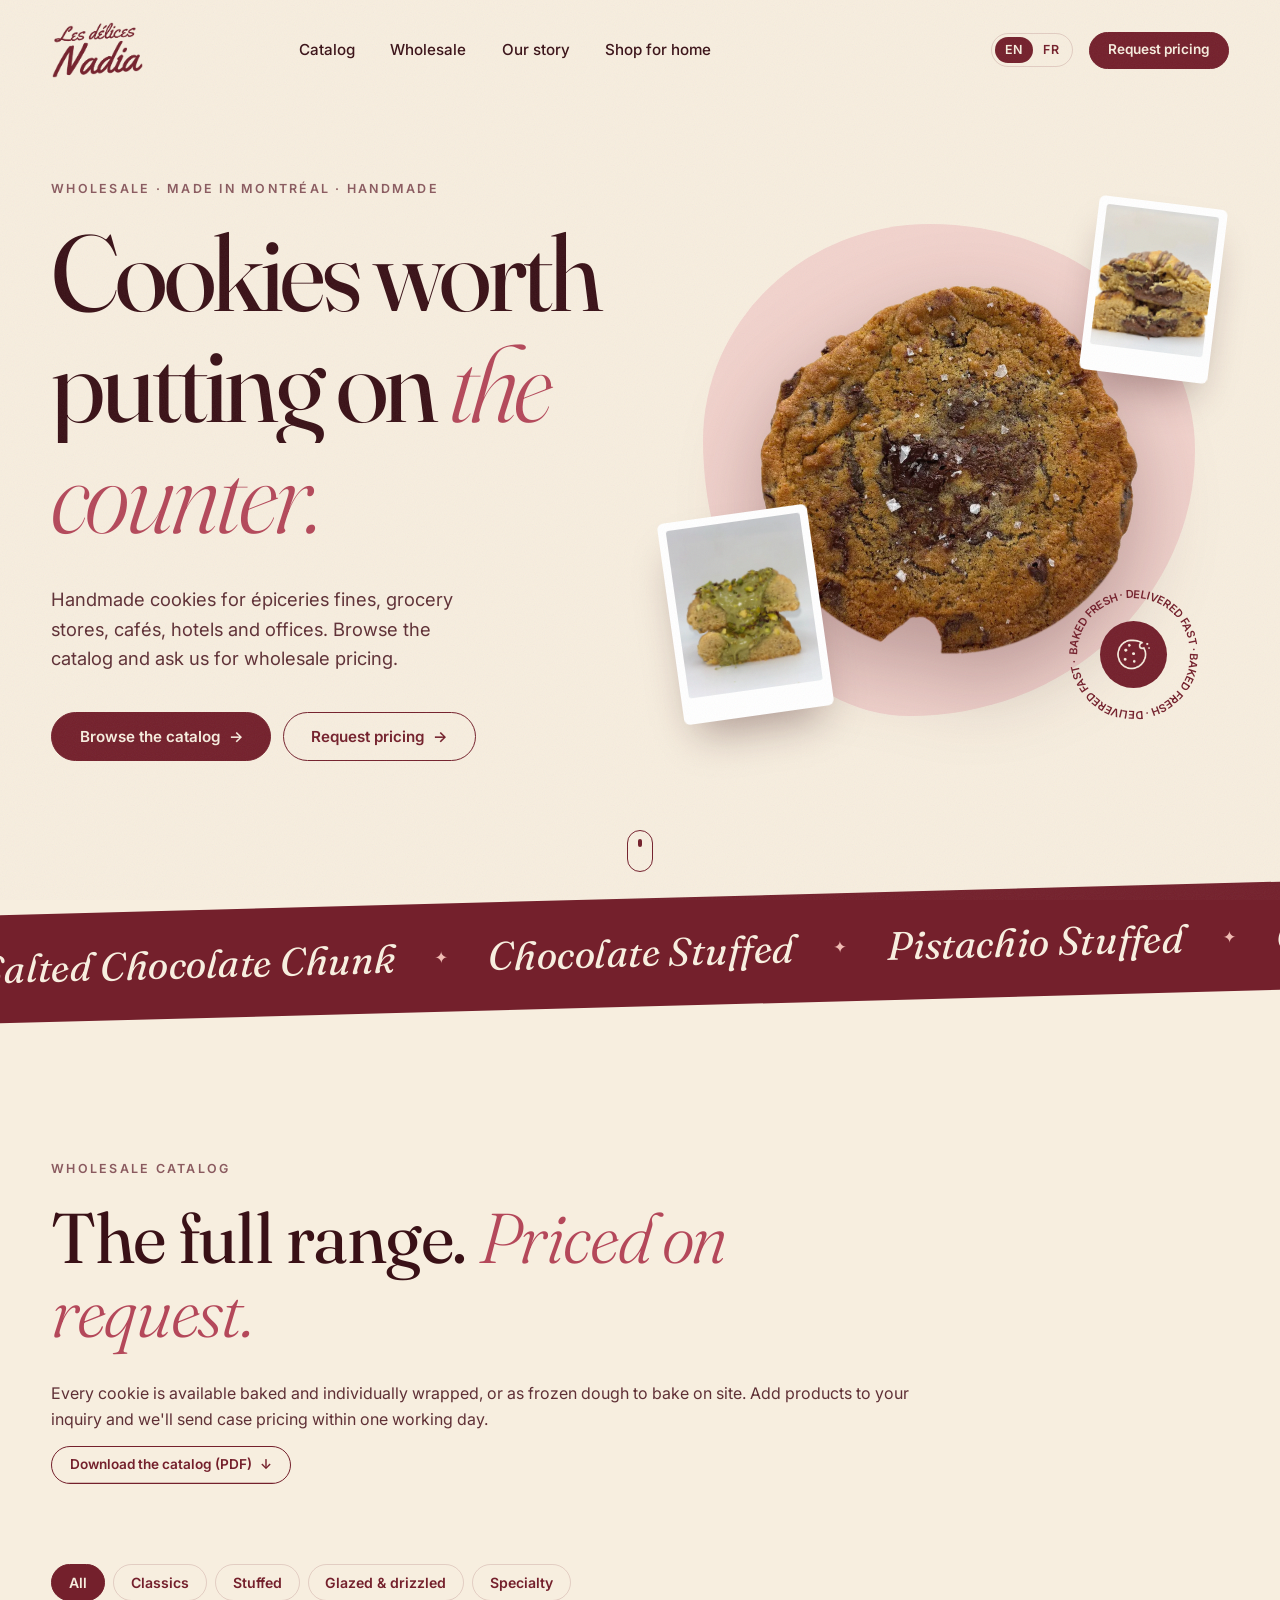
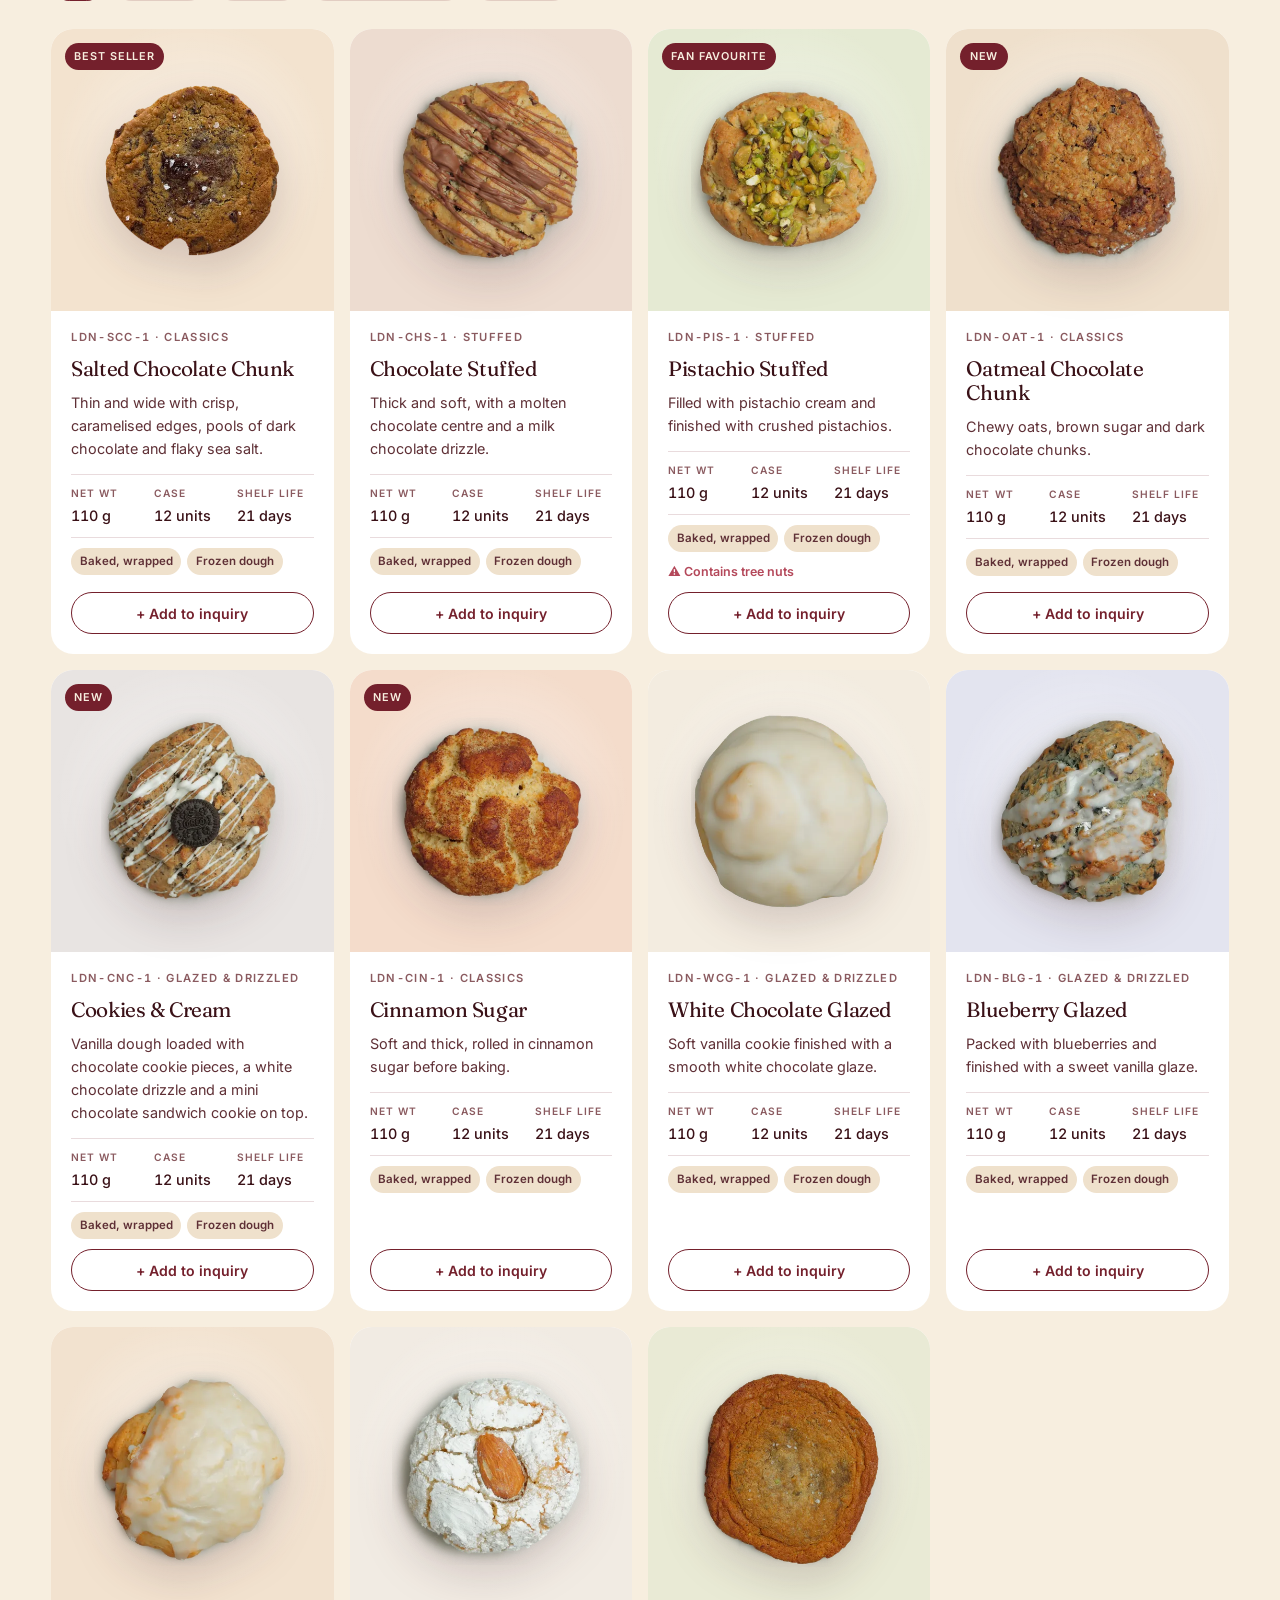
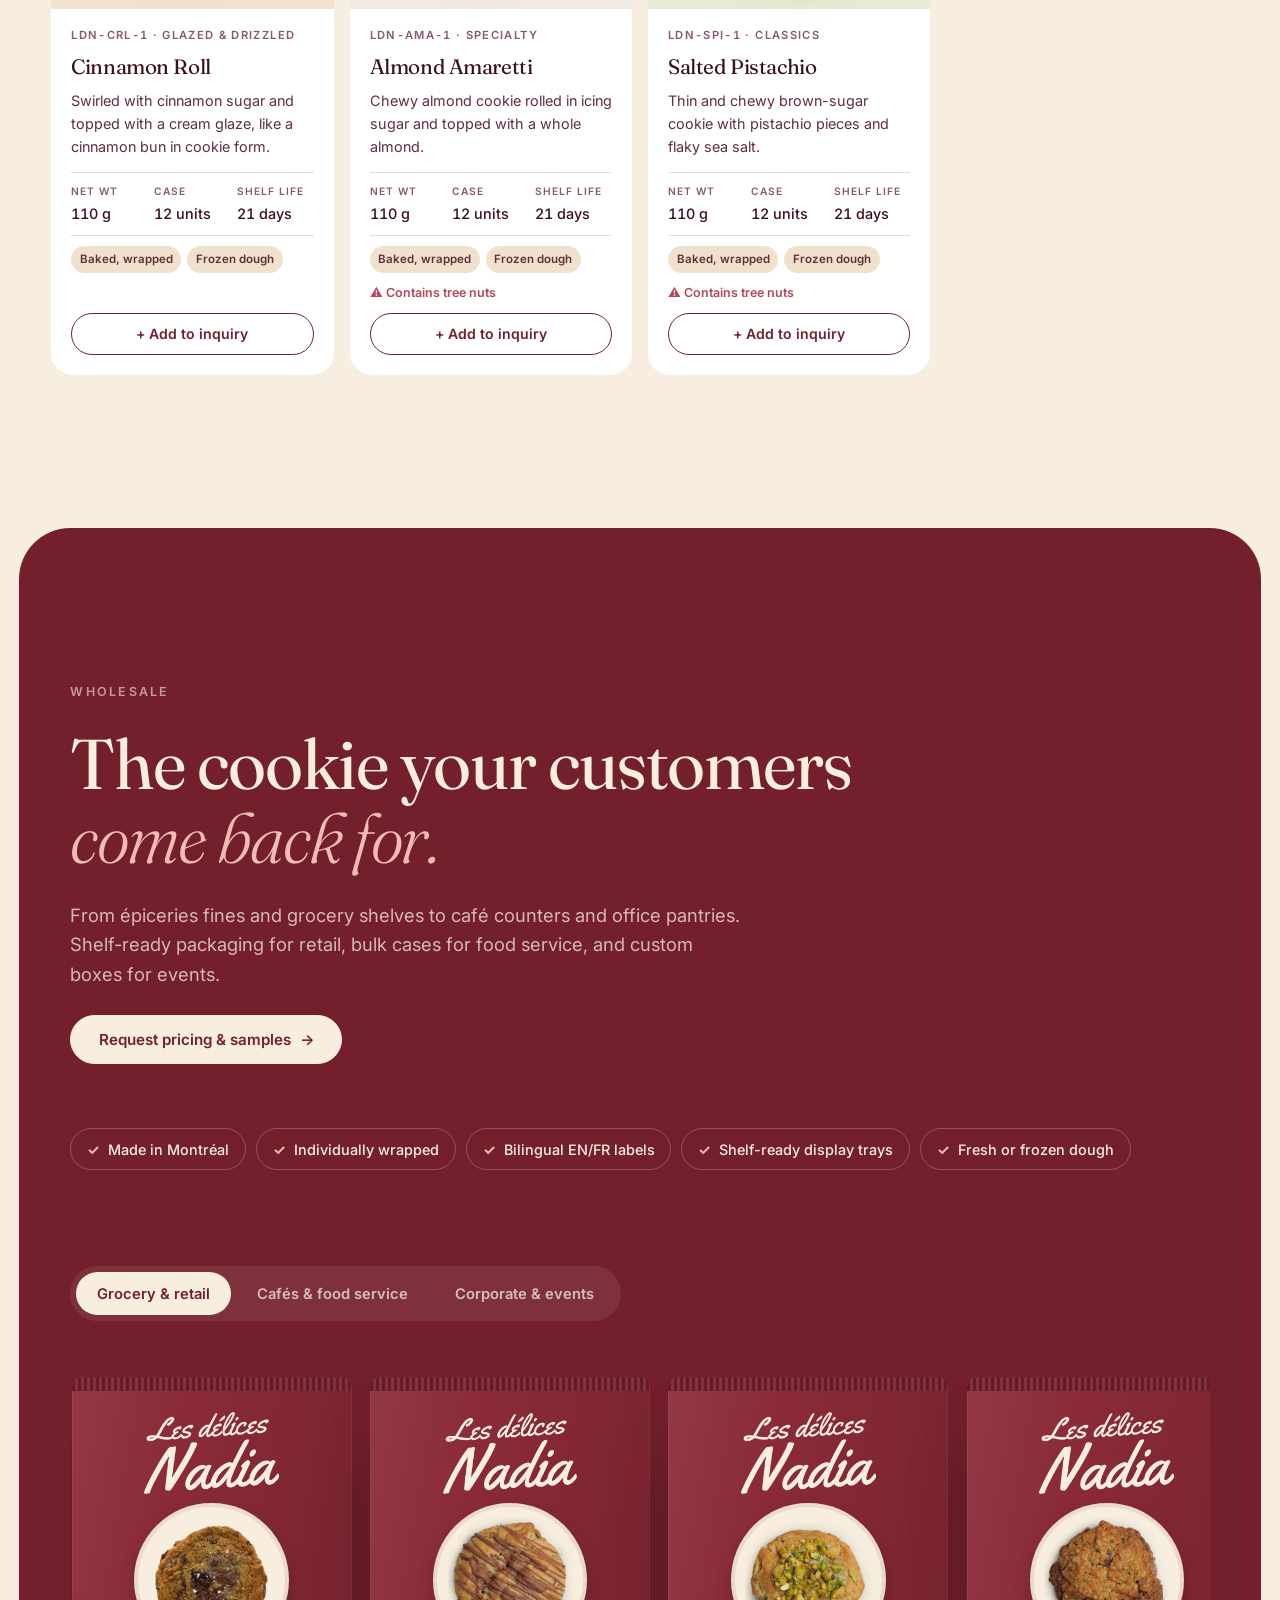
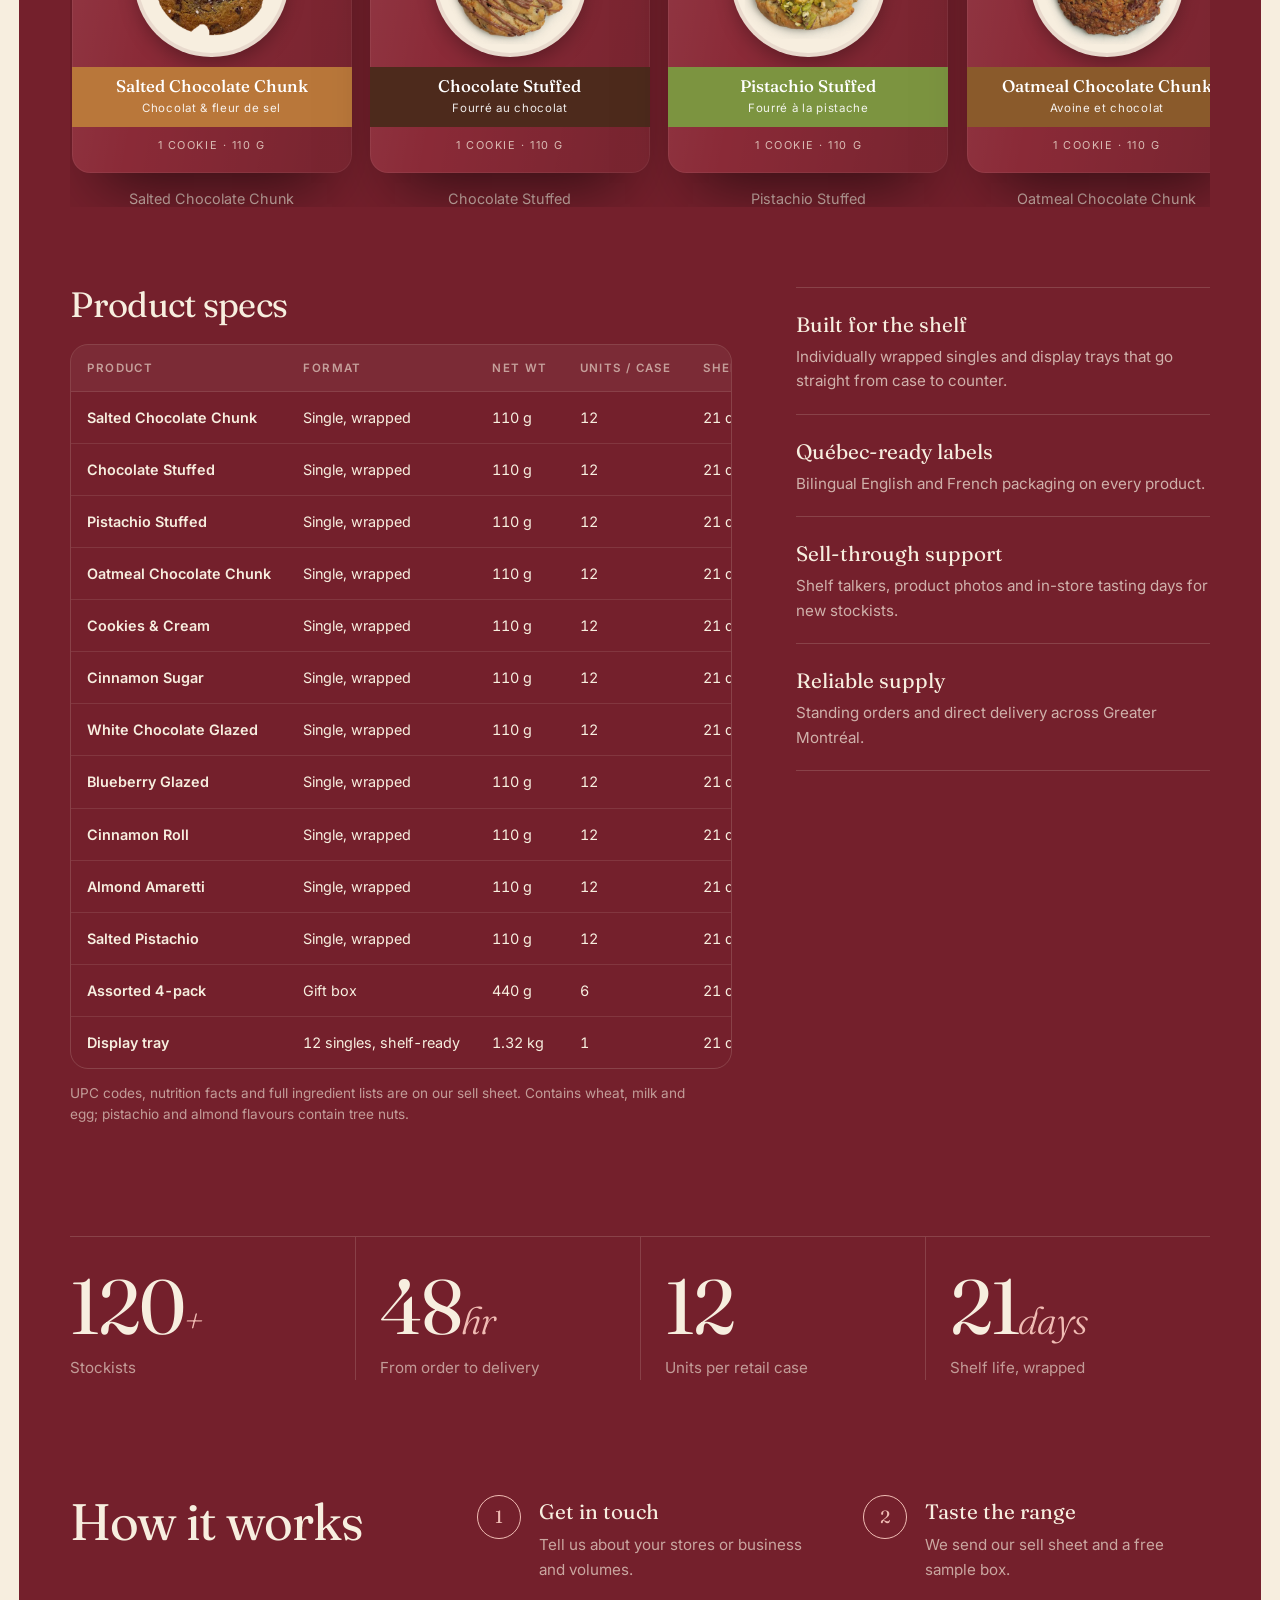
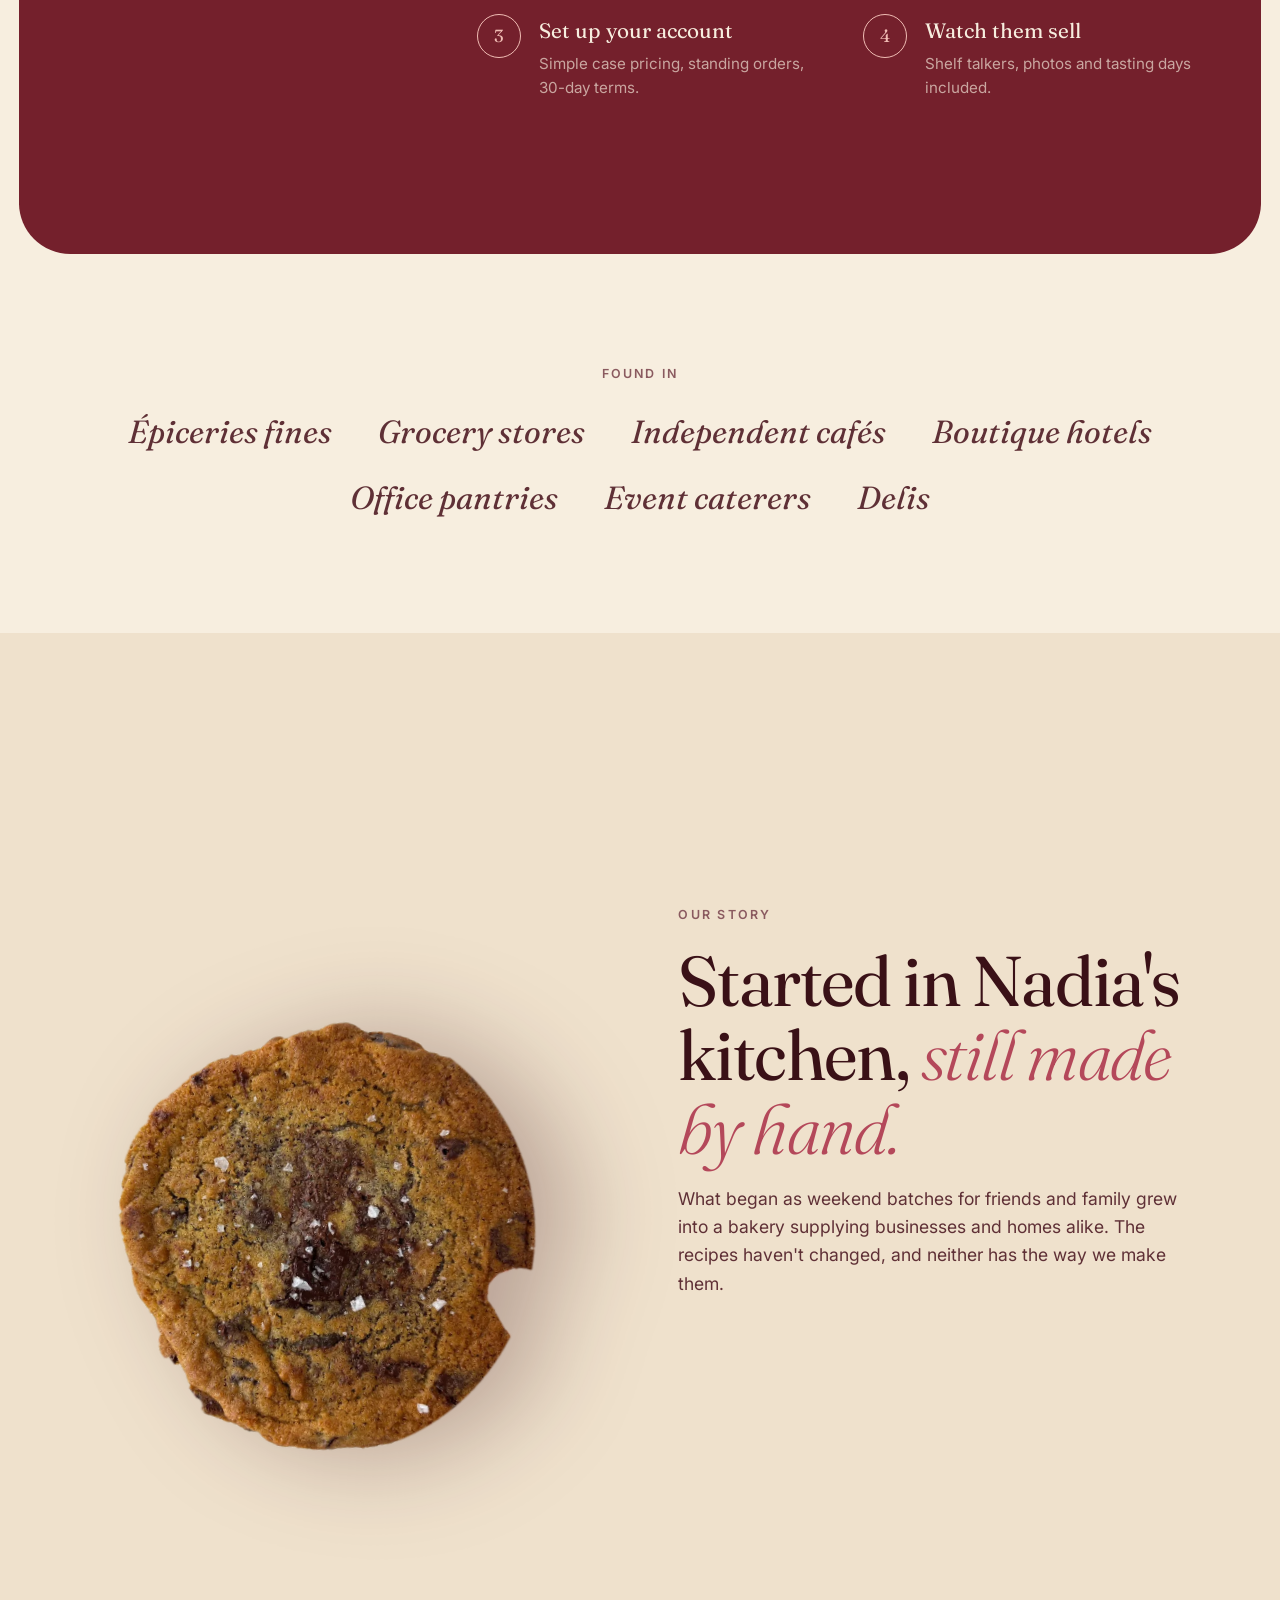
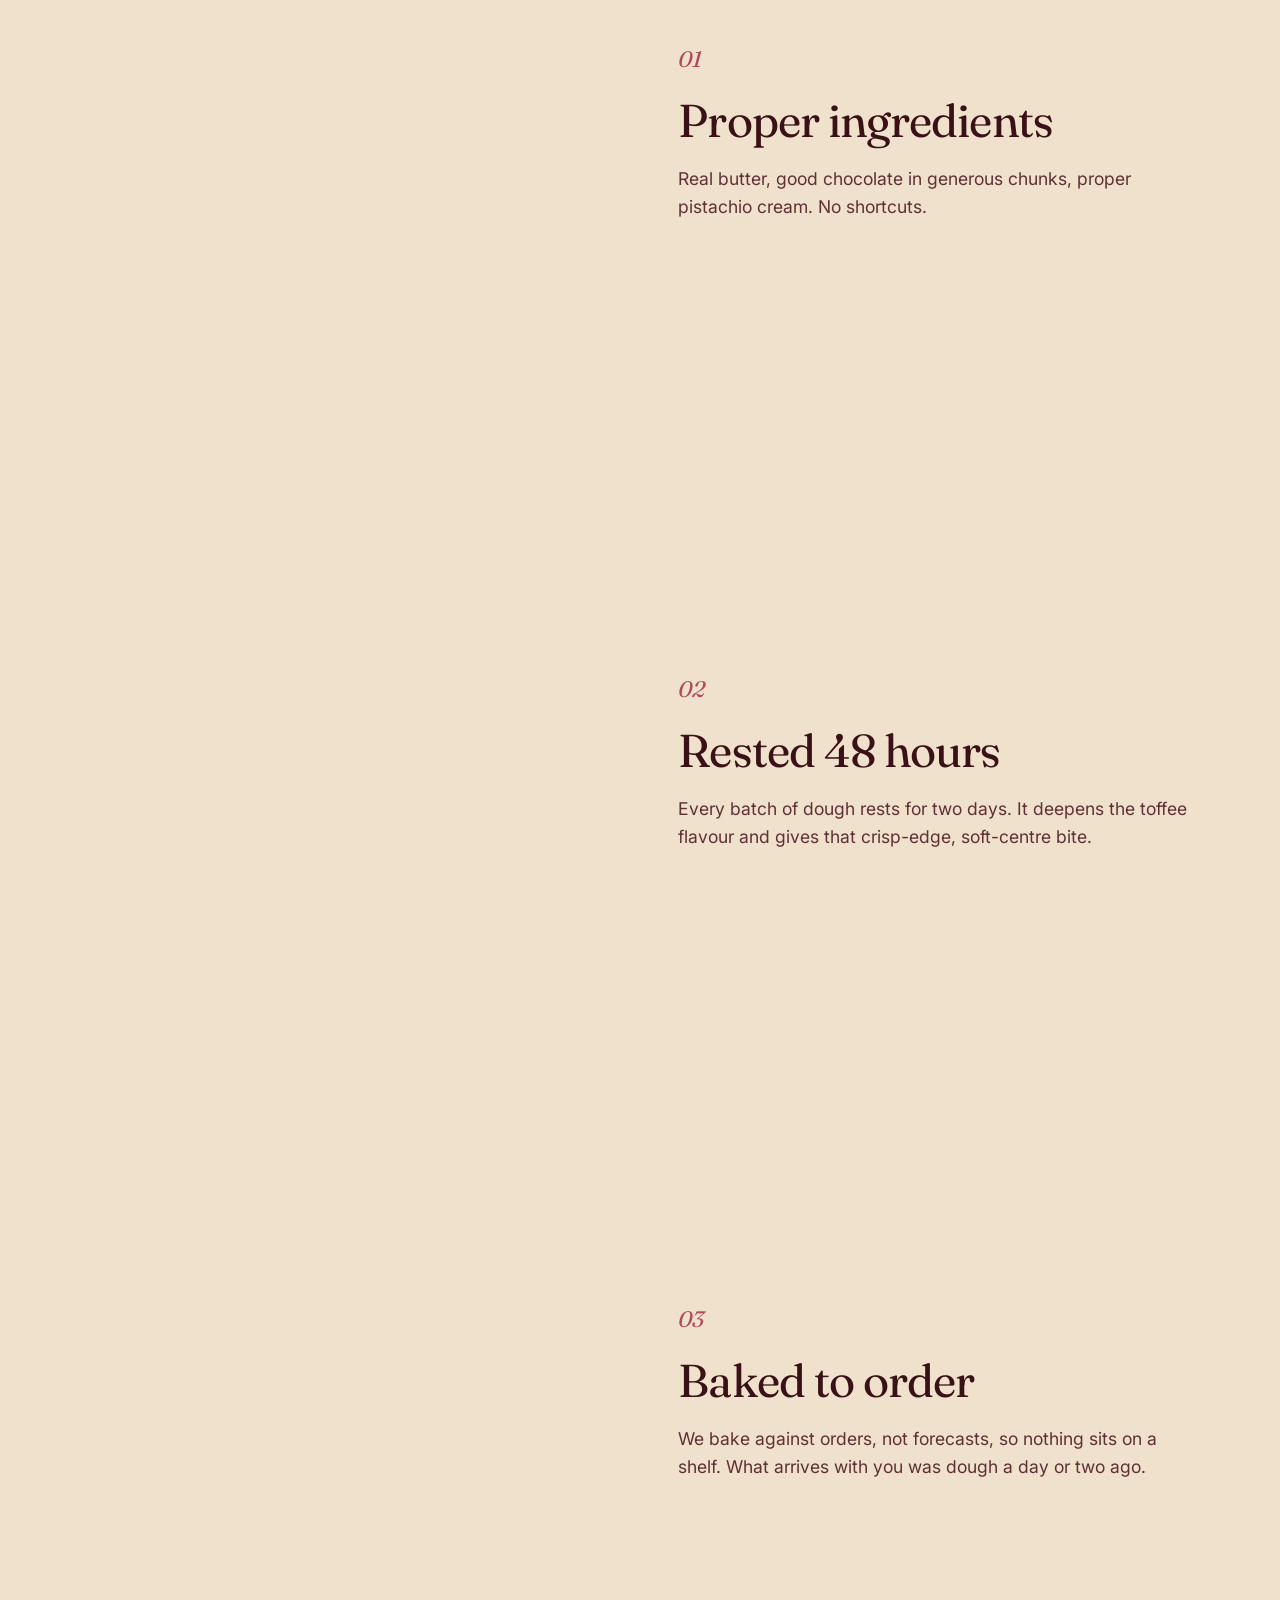
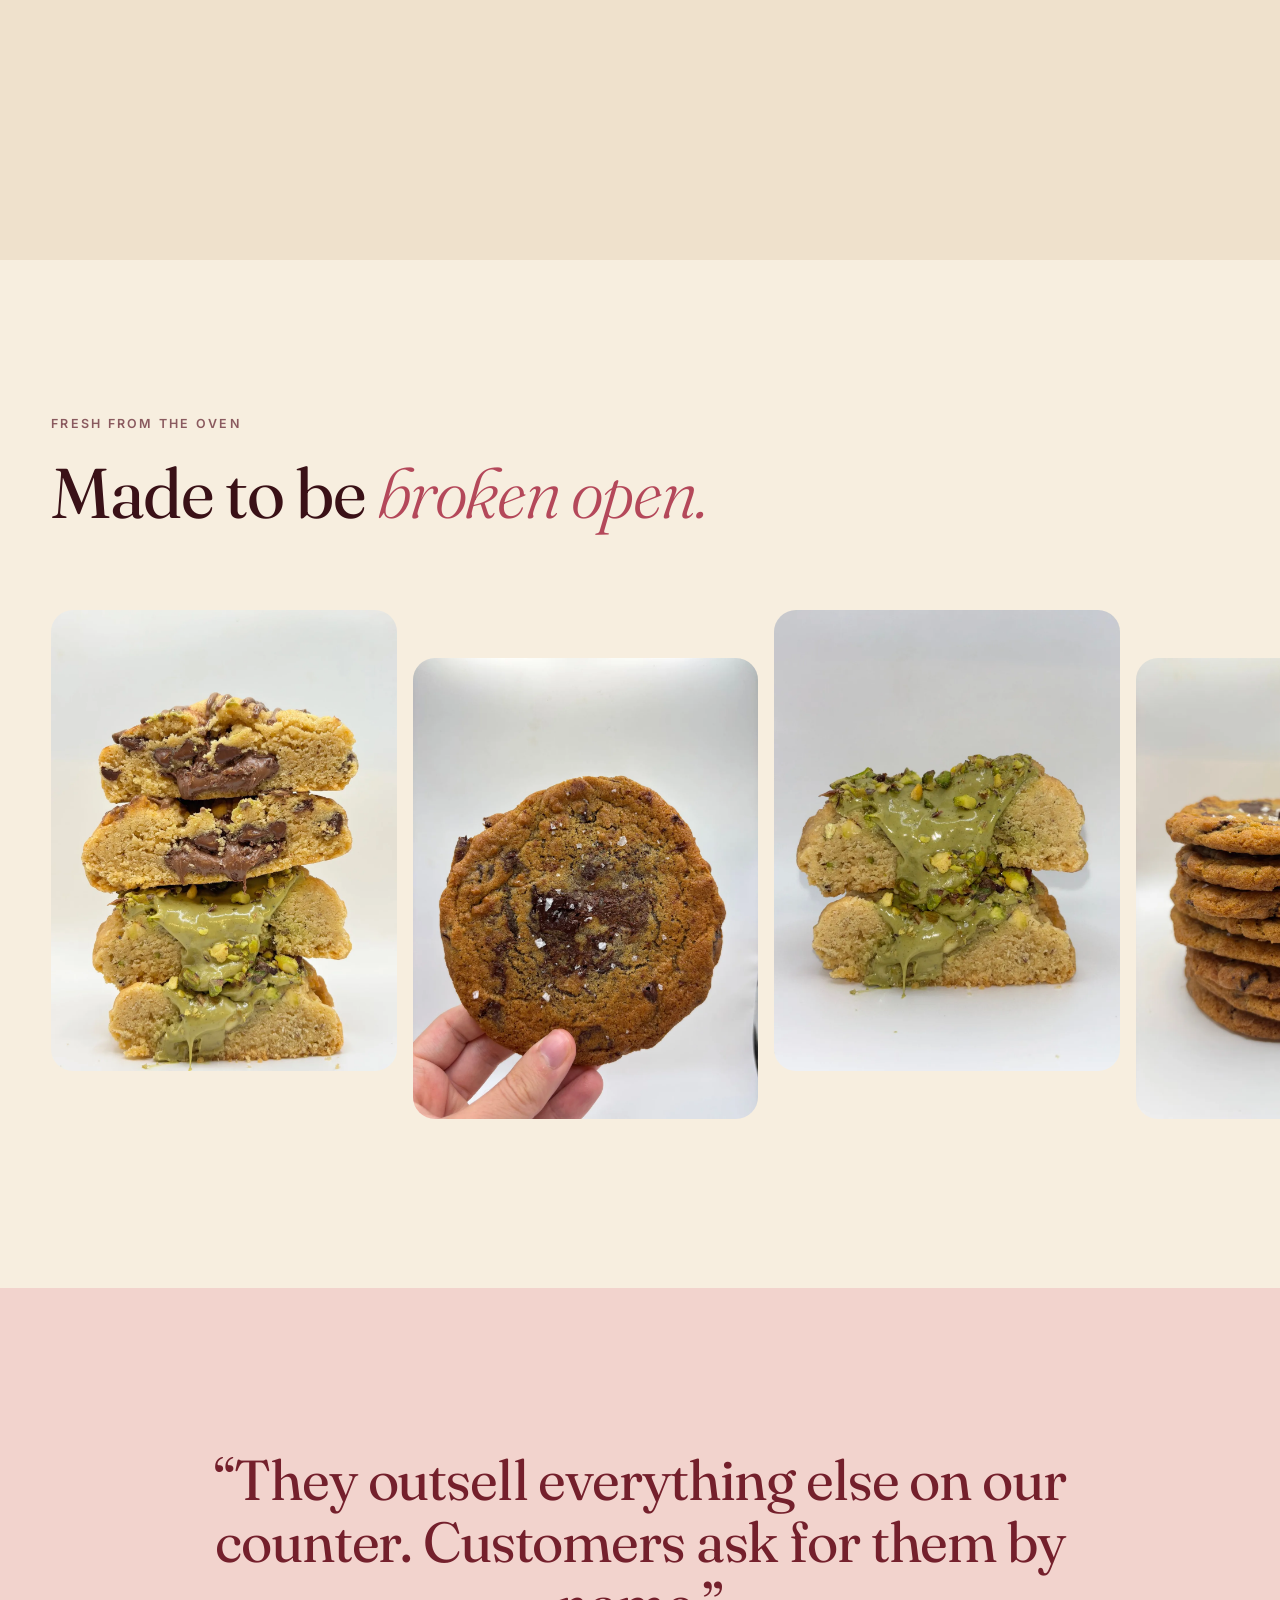
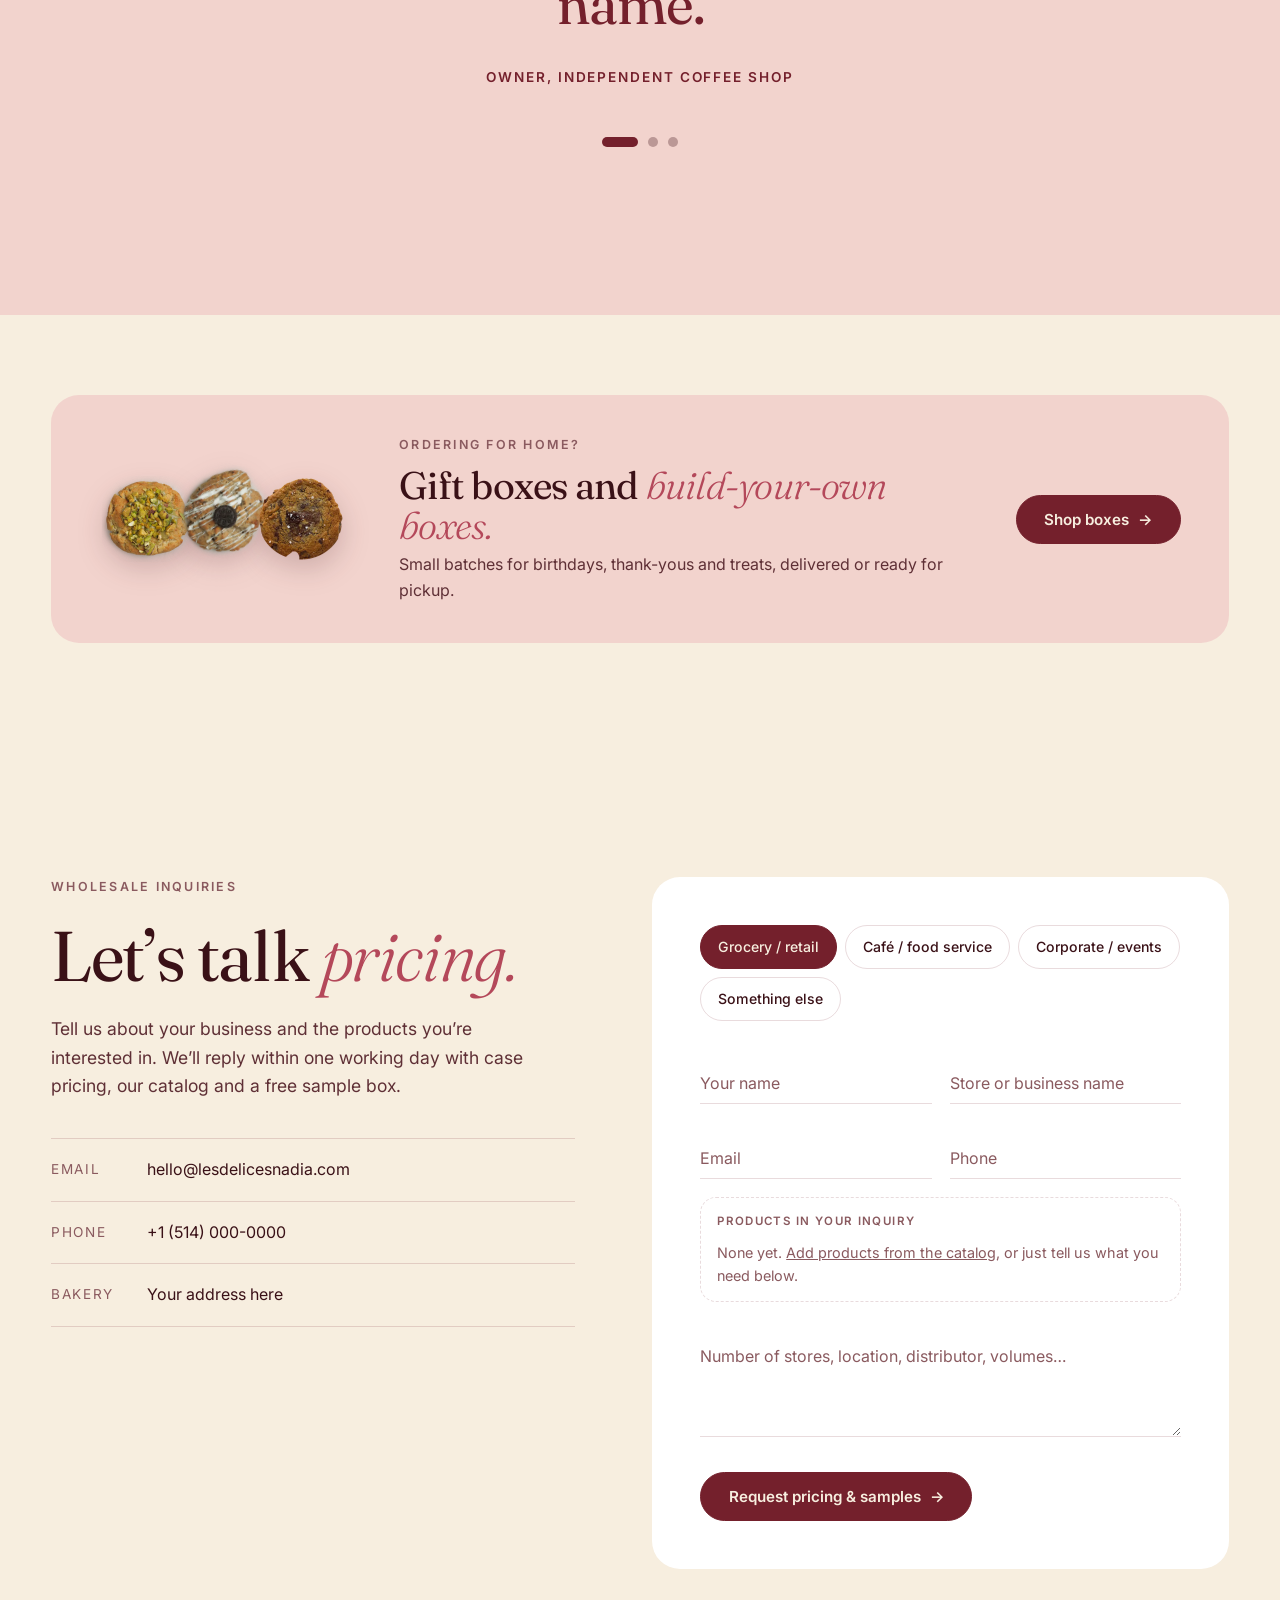
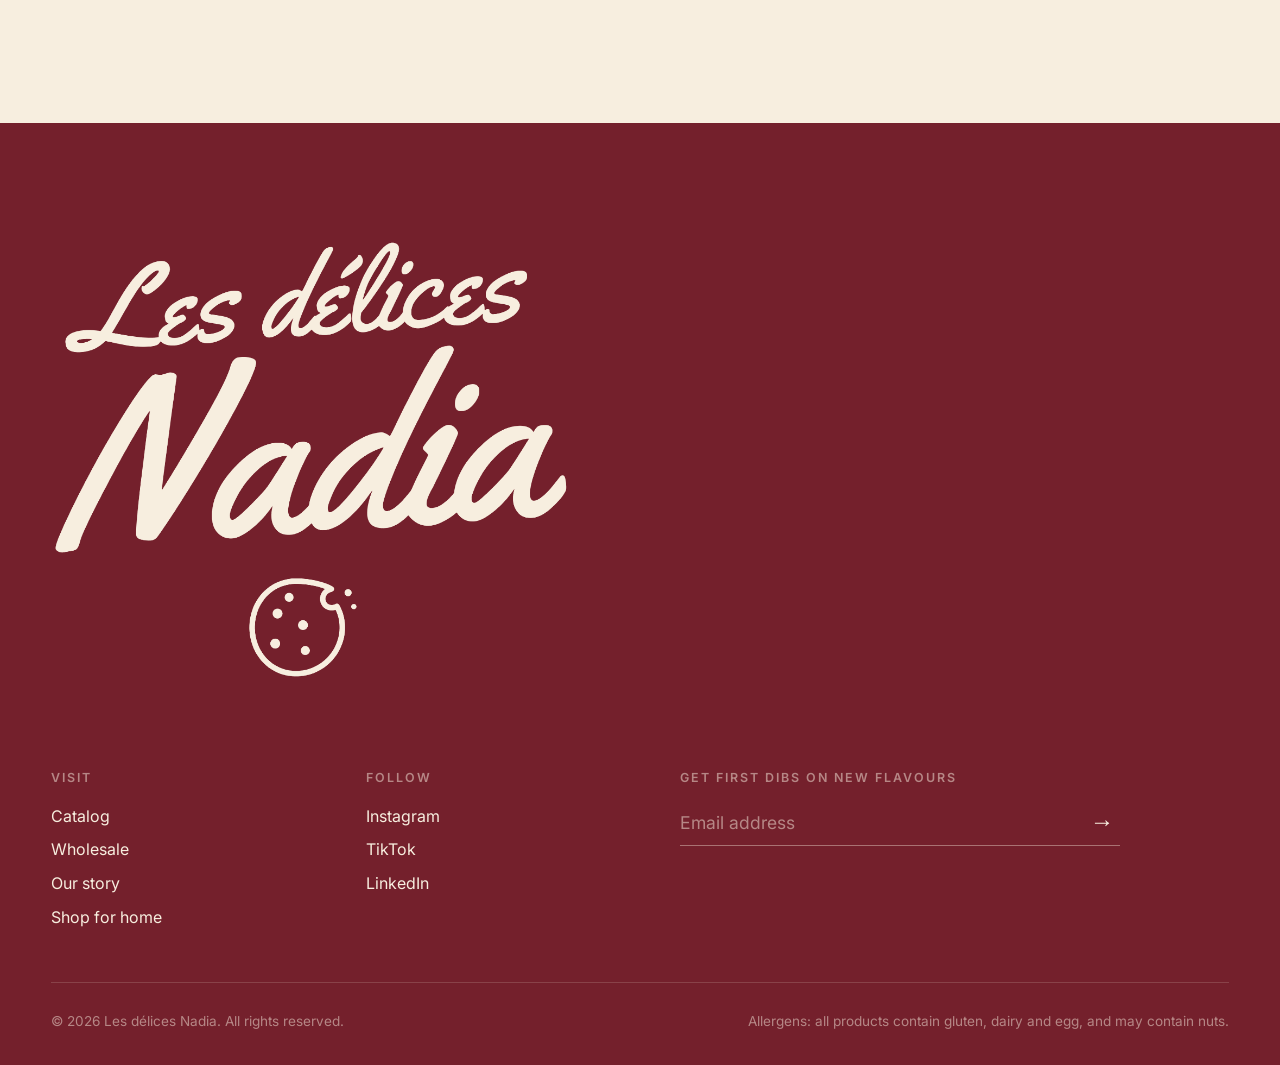
==== commit 049ae0a5: "Make the site wholesale-first with a catalog; move retail to its own page - Homepage: wholesale hero" ====
--- a/index.html
+++ b/index.html
@@ -3,8 +3,8 @@
 <head>
   <meta charset="utf-8">
   <meta name="viewport" content="width=device-width, initial-scale=1">
-  <title>Les délices Nadia — Handmade cookies for home &amp; business</title>
-  <meta name="description" content="Handmade, small-batch cookies from Les délices Nadia. Order a box for home, or stock them in your café, hotel, office or event with our wholesale range.">
+  <title>Les délices Nadia — Wholesale handmade cookies, Montréal</title>
+  <meta name="description" content="Handmade cookies from Montréal for épiceries fines, grocery stores, cafés, hotels and offices. Browse the wholesale catalog and ask for pricing.">
   <link rel="preconnect" href="https://fonts.googleapis.com">
   <link rel="preconnect" href="https://fonts.gstatic.com" crossorigin>
   <link href="https://fonts.googleapis.com/css2?family=Fraunces:ital,opsz,wght@0,9..144,300..800;1,9..144,300..800&family=Inter:wght@400;500;600&display=swap" rel="stylesheet">
@@ -25,41 +25,41 @@
   <header class="nav" id="top">
     <a href="#top" class="nav__logo" aria-label="Les délices Nadia, back to top"><span class="logo-mark logo-mark--word"></span></a>
     <nav class="nav__links" aria-label="Main">
-      <a href="#flavours">Flavours</a>
-      <a href="#home">For home</a>
-      <a href="#wholesale">Retail &amp; wholesale</a>
+      <a href="#catalog">Catalog</a>
+      <a href="#wholesale">Wholesale</a>
       <a href="#story">Our story</a>
+      <a href="shop.html">Shop for home</a>
     </nav>
     <div class="lang" role="group" aria-label="Language">
       <button type="button" data-lang="en" aria-pressed="true">EN</button>
       <button type="button" data-lang="fr" aria-pressed="false">FR</button>
     </div>
-    <a href="#contact" class="btn btn--dark btn--sm nav__cta">Trade enquiries</a>
+    <a href="#contact" class="btn btn--dark btn--sm nav__cta">Request pricing</a>
     <button class="nav__burger" aria-label="Open menu" aria-expanded="false"><span></span><span></span></button>
   </header>
 
   <div class="menu" aria-hidden="true">
-    <a href="#flavours">Flavours</a>
-    <a href="#home">For home</a>
-    <a href="#wholesale">Retail &amp; wholesale</a>
+    <a href="#catalog">Catalog</a>
+    <a href="#wholesale">Wholesale</a>
     <a href="#story">Our story</a>
-    <a href="#contact">Trade enquiries</a>
+    <a href="shop.html">Shop for home</a>
+    <a href="#contact">Request pricing</a>
   </div>
 
   <main>
     <!-- Hero -->
     <section class="hero">
       <div class="hero__copy">
-        <p class="eyebrow reveal">Made in Montréal · Handmade · Small-batch</p>
+        <p class="eyebrow reveal">Wholesale · Made in Montréal · Handmade</p>
         <h1 class="hero__title">
           <span class="line"><span>Cookies worth</span></span>
           <span class="line"><span>putting on <em>the</em></span></span>
           <span class="line"><span><em>counter.</em></span></span>
         </h1>
-        <p class="hero__lede reveal">Crisp-edged, gooey-centred, properly indulgent cookies, baked by hand. Order a box for home, or stock them on your shelves, counter or menu.</p>
+        <p class="hero__lede reveal">Handmade cookies for épiceries fines, grocery stores, cafés, hotels and offices. Browse the catalog and ask us for wholesale pricing.</p>
         <div class="hero__ctas reveal">
-          <a href="#home" class="btn btn--dark">Shop small batches <span class="arrow">→</span></a>
-          <a href="#wholesale" class="btn btn--ghost">Retail &amp; wholesale <span class="arrow">→</span></a>
+          <a href="#catalog" class="btn btn--dark">Browse the catalog <span class="arrow">→</span></a>
+          <a href="#contact" class="btn btn--ghost">Request pricing <span class="arrow">→</span></a>
         </div>
       </div>
       <div class="hero__visual">
@@ -75,7 +75,7 @@
           <span class="hero__badge-mid"><span class="logo-mark logo-mark--icon"></span></span>
         </div>
       </div>
-      <a href="#paths" class="hero__scroll" aria-label="Scroll down"><span></span></a>
+      <a href="#catalog" class="hero__scroll" aria-label="Scroll down"><span></span></a>
     </section>
 
     <!-- Marquee -->
@@ -106,218 +106,212 @@
       </div>
     </div>
 
-    <!-- Two paths -->
-    <section class="paths" id="paths">
-      <a href="#home" class="path path--home reveal">
-        <span class="path__tag">For home</span>
-        <h2>Small batches, to your door</h2>
-        <p>Boxes of 4, 6 or 12. Pick a ready-made box or build your own mix.</p>
-        <span class="path__link">Shop boxes <span class="arrow">→</span></span>
-        <img class="path__img" src="assets/salted-chunk-stack-sm.webp" alt="" width="600" height="800" loading="lazy">
-      </a>
-      <a href="#wholesale" class="path path--trade reveal">
-        <span class="path__tag">For retailers &amp; business</span>
-        <h2>Retail &amp; wholesale</h2>
-        <p>Shelf-ready packs for grocery and épiceries fines, plus bulk cases for cafés, hotels and offices.</p>
-        <span class="path__link">Become a stockist <span class="arrow">→</span></span>
-        <img class="path__img" src="assets/stuffed-stack-sm.webp" alt="" width="600" height="800" loading="lazy">
-      </a>
-    </section>
-
-    <!-- All flavours -->
-    <section class="cookies" id="flavours">
+
+
+    <!-- ============ WHOLESALE CATALOG ============ -->
+    <section class="catalog" id="catalog">
       <div class="section-head section-head--split">
         <div>
-          <p class="eyebrow reveal">All our flavours</p>
-          <h2 class="reveal">Our flavours. <em>Baked by hand.</em></h2>
-        </div>
-        <p class="section-head__note reveal">Every flavour is available by the box for home and by the case for wholesale.</p>
-      </div>
-      <div class="cookie-grid">
-        <article class="cookie-card reveal">
-          <div class="cookie-card__img cookie-card__img--cut" style="--tint: #f3e3cf"><img src="assets/cut-salted-chocolate-chunk-sm.webp" alt="Salted Chocolate Chunk cookie" width="400" height="400" loading="lazy"></div>
-          <div class="cookie-card__body">
+          <p class="eyebrow reveal">Wholesale catalog</p>
+          <h2 class="reveal">The full range. <em>Priced on request.</em></h2>
+        </div>
+        <div class="catalog__intro reveal">
+          <p>Every cookie is available baked and individually wrapped, or as frozen dough to bake on site. Add products to your inquiry and we'll send case pricing within one working day.</p>
+          <a class="btn btn--ghost btn--sm catalog__pdf" href="assets/les-delices-nadia-catalog-en.pdf" data-href-fr="assets/les-delices-nadia-catalog-fr.pdf" target="_blank" rel="noopener">Download the catalog (PDF) <span class="arrow">↓</span></a>
+        </div>
+      </div>
+      <div class="catalog__filters reveal" role="group" aria-label="Filter the catalog">
+        <button type="button" data-filter="all" aria-pressed="true">All</button>
+        <button type="button" data-filter="classic" aria-pressed="false">Classics</button>
+        <button type="button" data-filter="stuffed" aria-pressed="false">Stuffed</button>
+        <button type="button" data-filter="glazed" aria-pressed="false">Glazed &amp; drizzled</button>
+        <button type="button" data-filter="specialty" aria-pressed="false">Specialty</button>
+      </div>
+      <div class="catalog__grid">
+        <article class="cat-item reveal" data-handle="salted-chocolate-chunk" data-cat="classic">
+          <div class="cat-item__img" style="--tint: #f3e3cf"><img src="assets/cut-salted-chocolate-chunk-sm.webp" alt="Salted Chocolate Chunk cookie" width="400" height="400" loading="lazy"></div>
+          <span class="cat-item__tag">Best seller</span>
+          <div class="cat-item__body">
+            <p class="cat-item__meta"><span data-no-i18n>LDN-SCC-1</span> · <span>Classics</span></p>
             <h3>Salted Chocolate Chunk</h3>
-            <p>Thin and wide with crisp, caramelised edges, pools of dark chocolate and flaky sea salt.</p>
-            <div class="cookie-card__avail"><span>Home</span><span>Wholesale</span></div>
-          </div>
-          <span class="cookie-card__tag">Best seller</span>
-        </article>
-        <article class="cookie-card reveal">
-          <div class="cookie-card__img cookie-card__img--cut" style="--tint: #eddcd0"><img src="assets/cut-chocolate-stuffed-sm.webp" alt="Chocolate Stuffed cookie" width="400" height="400" loading="lazy"></div>
-          <div class="cookie-card__body">
+            <p class="cat-item__desc">Thin and wide with crisp, caramelised edges, pools of dark chocolate and flaky sea salt.</p>
+            <dl class="cat-item__specs">
+              <div><dt>Net wt</dt><dd>110 g</dd></div>
+              <div><dt>Case</dt><dd>12 units</dd></div>
+              <div><dt>Shelf life</dt><dd>21 days</dd></div>
+            </dl>
+            <ul class="cat-item__formats"><li>Baked, wrapped</li><li>Frozen dough</li></ul>
+            <button type="button" class="cat-item__add" aria-pressed="false"><span class="cat-item__off">+ Add to inquiry</span><span class="cat-item__on">✓ In your inquiry</span></button>
+          </div>
+        </article>
+        <article class="cat-item reveal" data-handle="chocolate-stuffed" data-cat="stuffed">
+          <div class="cat-item__img" style="--tint: #eddcd0"><img src="assets/cut-chocolate-stuffed-sm.webp" alt="Chocolate Stuffed cookie" width="400" height="400" loading="lazy"></div>
+          <div class="cat-item__body">
+            <p class="cat-item__meta"><span data-no-i18n>LDN-CHS-1</span> · <span>Stuffed</span></p>
             <h3>Chocolate Stuffed</h3>
-            <p>Thick and soft, with a molten chocolate centre and a milk chocolate drizzle.</p>
-            <div class="cookie-card__avail"><span>Home</span><span>Wholesale</span></div>
-          </div>
-        </article>
-        <article class="cookie-card reveal">
-          <div class="cookie-card__img cookie-card__img--cut" style="--tint: #e5ead3"><img src="assets/cut-pistachio-stuffed-sm.webp" alt="Pistachio Stuffed cookie" width="400" height="400" loading="lazy"></div>
-          <div class="cookie-card__body">
+            <p class="cat-item__desc">Thick and soft, with a molten chocolate centre and a milk chocolate drizzle.</p>
+            <dl class="cat-item__specs">
+              <div><dt>Net wt</dt><dd>110 g</dd></div>
+              <div><dt>Case</dt><dd>12 units</dd></div>
+              <div><dt>Shelf life</dt><dd>21 days</dd></div>
+            </dl>
+            <ul class="cat-item__formats"><li>Baked, wrapped</li><li>Frozen dough</li></ul>
+            <button type="button" class="cat-item__add" aria-pressed="false"><span class="cat-item__off">+ Add to inquiry</span><span class="cat-item__on">✓ In your inquiry</span></button>
+          </div>
+        </article>
+        <article class="cat-item reveal" data-handle="pistachio-stuffed" data-cat="stuffed">
+          <div class="cat-item__img" style="--tint: #e5ead3"><img src="assets/cut-pistachio-stuffed-sm.webp" alt="Pistachio Stuffed cookie" width="400" height="400" loading="lazy"></div>
+          <span class="cat-item__tag">Fan favourite</span>
+          <div class="cat-item__body">
+            <p class="cat-item__meta"><span data-no-i18n>LDN-PIS-1</span> · <span>Stuffed</span></p>
             <h3>Pistachio Stuffed</h3>
-            <p>Filled with pistachio cream and finished with crushed pistachios.</p>
-            <div class="cookie-card__avail"><span>Home</span><span>Wholesale</span></div>
-          </div>
-          <span class="cookie-card__tag">Fan favourite</span>
-        </article>
-        <article class="cookie-card reveal">
-          <div class="cookie-card__img cookie-card__img--cut" style="--tint: #efe0cc"><img src="assets/cut-oatmeal-chocolate-chunk-sm.webp" alt="Oatmeal Chocolate Chunk cookie" width="400" height="400" loading="lazy"></div>
-          <div class="cookie-card__body">
+            <p class="cat-item__desc">Filled with pistachio cream and finished with crushed pistachios.</p>
+            <dl class="cat-item__specs">
+              <div><dt>Net wt</dt><dd>110 g</dd></div>
+              <div><dt>Case</dt><dd>12 units</dd></div>
+              <div><dt>Shelf life</dt><dd>21 days</dd></div>
+            </dl>
+            <ul class="cat-item__formats"><li>Baked, wrapped</li><li>Frozen dough</li></ul>
+            <p class="cat-item__allergen">Contains tree nuts</p>
+            <button type="button" class="cat-item__add" aria-pressed="false"><span class="cat-item__off">+ Add to inquiry</span><span class="cat-item__on">✓ In your inquiry</span></button>
+          </div>
+        </article>
+        <article class="cat-item reveal" data-handle="oatmeal-chocolate-chunk" data-cat="classic">
+          <div class="cat-item__img" style="--tint: #efe0cc"><img src="assets/cut-oatmeal-chocolate-chunk-sm.webp" alt="Oatmeal Chocolate Chunk cookie" width="400" height="400" loading="lazy"></div>
+          <span class="cat-item__tag">New</span>
+          <div class="cat-item__body">
+            <p class="cat-item__meta"><span data-no-i18n>LDN-OAT-1</span> · <span>Classics</span></p>
             <h3>Oatmeal Chocolate Chunk</h3>
-            <p>Chewy oats, brown sugar and dark chocolate chunks.</p>
-            <div class="cookie-card__avail"><span>Home</span><span>Wholesale</span></div>
-          </div>
-          <span class="cookie-card__tag">New</span>
-        </article>
-        <article class="cookie-card reveal">
-          <div class="cookie-card__img cookie-card__img--cut" style="--tint: #e8e4e2"><img src="assets/cut-cookies-and-cream-sm.webp" alt="Cookies &amp; Cream cookie" width="400" height="400" loading="lazy"></div>
-          <div class="cookie-card__body">
+            <p class="cat-item__desc">Chewy oats, brown sugar and dark chocolate chunks.</p>
+            <dl class="cat-item__specs">
+              <div><dt>Net wt</dt><dd>110 g</dd></div>
+              <div><dt>Case</dt><dd>12 units</dd></div>
+              <div><dt>Shelf life</dt><dd>21 days</dd></div>
+            </dl>
+            <ul class="cat-item__formats"><li>Baked, wrapped</li><li>Frozen dough</li></ul>
+            <button type="button" class="cat-item__add" aria-pressed="false"><span class="cat-item__off">+ Add to inquiry</span><span class="cat-item__on">✓ In your inquiry</span></button>
+          </div>
+        </article>
+        <article class="cat-item reveal" data-handle="cookies-and-cream" data-cat="glazed">
+          <div class="cat-item__img" style="--tint: #e8e4e2"><img src="assets/cut-cookies-and-cream-sm.webp" alt="Cookies &amp; Cream cookie" width="400" height="400" loading="lazy"></div>
+          <span class="cat-item__tag">New</span>
+          <div class="cat-item__body">
+            <p class="cat-item__meta"><span data-no-i18n>LDN-CNC-1</span> · <span>Glazed &amp; drizzled</span></p>
             <h3>Cookies &amp; Cream</h3>
-            <p>Vanilla dough loaded with chocolate cookie pieces, a white chocolate drizzle and a mini chocolate sandwich cookie on top.</p>
-            <div class="cookie-card__avail"><span>Home</span><span>Wholesale</span></div>
-          </div>
-          <span class="cookie-card__tag">New</span>
-        </article>
-        <article class="cookie-card reveal">
-          <div class="cookie-card__img cookie-card__img--cut" style="--tint: #f4dccb"><img src="assets/cut-cinnamon-sugar-sm.webp" alt="Cinnamon Sugar cookie" width="400" height="400" loading="lazy"></div>
-          <div class="cookie-card__body">
+            <p class="cat-item__desc">Vanilla dough loaded with chocolate cookie pieces, a white chocolate drizzle and a mini chocolate sandwich cookie on top.</p>
+            <dl class="cat-item__specs">
+              <div><dt>Net wt</dt><dd>110 g</dd></div>
+              <div><dt>Case</dt><dd>12 units</dd></div>
+              <div><dt>Shelf life</dt><dd>21 days</dd></div>
+            </dl>
+            <ul class="cat-item__formats"><li>Baked, wrapped</li><li>Frozen dough</li></ul>
+            <button type="button" class="cat-item__add" aria-pressed="false"><span class="cat-item__off">+ Add to inquiry</span><span class="cat-item__on">✓ In your inquiry</span></button>
+          </div>
+        </article>
+        <article class="cat-item reveal" data-handle="cinnamon-sugar" data-cat="classic">
+          <div class="cat-item__img" style="--tint: #f4dccb"><img src="assets/cut-cinnamon-sugar-sm.webp" alt="Cinnamon Sugar cookie" width="400" height="400" loading="lazy"></div>
+          <span class="cat-item__tag">New</span>
+          <div class="cat-item__body">
+            <p class="cat-item__meta"><span data-no-i18n>LDN-CIN-1</span> · <span>Classics</span></p>
             <h3>Cinnamon Sugar</h3>
-            <p>Soft and thick, rolled in cinnamon sugar before baking.</p>
-            <div class="cookie-card__avail"><span>Home</span><span>Wholesale</span></div>
-          </div>
-          <span class="cookie-card__tag">New</span>
-        </article>
-        <article class="cookie-card reveal">
-          <div class="cookie-card__img cookie-card__img--cut" style="--tint: #f3ece0"><img src="assets/cut-white-chocolate-glazed-sm.webp" alt="White Chocolate Glazed cookie" width="400" height="400" loading="lazy"></div>
-          <div class="cookie-card__body">
+            <p class="cat-item__desc">Soft and thick, rolled in cinnamon sugar before baking.</p>
+            <dl class="cat-item__specs">
+              <div><dt>Net wt</dt><dd>110 g</dd></div>
+              <div><dt>Case</dt><dd>12 units</dd></div>
+              <div><dt>Shelf life</dt><dd>21 days</dd></div>
+            </dl>
+            <ul class="cat-item__formats"><li>Baked, wrapped</li><li>Frozen dough</li></ul>
+            <button type="button" class="cat-item__add" aria-pressed="false"><span class="cat-item__off">+ Add to inquiry</span><span class="cat-item__on">✓ In your inquiry</span></button>
+          </div>
+        </article>
+        <article class="cat-item reveal" data-handle="white-chocolate-glazed" data-cat="glazed">
+          <div class="cat-item__img" style="--tint: #f3ece0"><img src="assets/cut-white-chocolate-glazed-sm.webp" alt="White Chocolate Glazed cookie" width="400" height="400" loading="lazy"></div>
+          <div class="cat-item__body">
+            <p class="cat-item__meta"><span data-no-i18n>LDN-WCG-1</span> · <span>Glazed &amp; drizzled</span></p>
             <h3>White Chocolate Glazed</h3>
-            <p>Soft vanilla cookie finished with a smooth white chocolate glaze.</p>
-            <div class="cookie-card__avail"><span>Home</span><span>Wholesale</span></div>
-          </div>
-        </article>
-        <article class="cookie-card reveal">
-          <div class="cookie-card__img cookie-card__img--cut" style="--tint: #e3e4ef"><img src="assets/cut-blueberry-glazed-sm.webp" alt="Blueberry Glazed cookie" width="400" height="400" loading="lazy"></div>
-          <div class="cookie-card__body">
+            <p class="cat-item__desc">Soft vanilla cookie finished with a smooth white chocolate glaze.</p>
+            <dl class="cat-item__specs">
+              <div><dt>Net wt</dt><dd>110 g</dd></div>
+              <div><dt>Case</dt><dd>12 units</dd></div>
+              <div><dt>Shelf life</dt><dd>21 days</dd></div>
+            </dl>
+            <ul class="cat-item__formats"><li>Baked, wrapped</li><li>Frozen dough</li></ul>
+            <button type="button" class="cat-item__add" aria-pressed="false"><span class="cat-item__off">+ Add to inquiry</span><span class="cat-item__on">✓ In your inquiry</span></button>
+          </div>
+        </article>
+        <article class="cat-item reveal" data-handle="blueberry-glazed" data-cat="glazed">
+          <div class="cat-item__img" style="--tint: #e3e4ef"><img src="assets/cut-blueberry-glazed-sm.webp" alt="Blueberry Glazed cookie" width="400" height="400" loading="lazy"></div>
+          <div class="cat-item__body">
+            <p class="cat-item__meta"><span data-no-i18n>LDN-BLG-1</span> · <span>Glazed &amp; drizzled</span></p>
             <h3>Blueberry Glazed</h3>
-            <p>Packed with blueberries and finished with a sweet vanilla glaze.</p>
-            <div class="cookie-card__avail"><span>Home</span><span>Wholesale</span></div>
-          </div>
-        </article>
-        <article class="cookie-card reveal">
-          <div class="cookie-card__img cookie-card__img--cut" style="--tint: #f2e2cf"><img src="assets/cut-cinnamon-roll-sm.webp" alt="Cinnamon Roll cookie" width="400" height="400" loading="lazy"></div>
-          <div class="cookie-card__body">
+            <p class="cat-item__desc">Packed with blueberries and finished with a sweet vanilla glaze.</p>
+            <dl class="cat-item__specs">
+              <div><dt>Net wt</dt><dd>110 g</dd></div>
+              <div><dt>Case</dt><dd>12 units</dd></div>
+              <div><dt>Shelf life</dt><dd>21 days</dd></div>
+            </dl>
+            <ul class="cat-item__formats"><li>Baked, wrapped</li><li>Frozen dough</li></ul>
+            <button type="button" class="cat-item__add" aria-pressed="false"><span class="cat-item__off">+ Add to inquiry</span><span class="cat-item__on">✓ In your inquiry</span></button>
+          </div>
+        </article>
+        <article class="cat-item reveal" data-handle="cinnamon-roll" data-cat="glazed">
+          <div class="cat-item__img" style="--tint: #f2e2cf"><img src="assets/cut-cinnamon-roll-sm.webp" alt="Cinnamon Roll cookie" width="400" height="400" loading="lazy"></div>
+          <div class="cat-item__body">
+            <p class="cat-item__meta"><span data-no-i18n>LDN-CRL-1</span> · <span>Glazed &amp; drizzled</span></p>
             <h3>Cinnamon Roll</h3>
-            <p>Swirled with cinnamon sugar and topped with a cream glaze, like a cinnamon bun in cookie form.</p>
-            <div class="cookie-card__avail"><span>Home</span><span>Wholesale</span></div>
-          </div>
-        </article>
-        <article class="cookie-card reveal">
-          <div class="cookie-card__img cookie-card__img--cut" style="--tint: #f1ebe3"><img src="assets/cut-almond-amaretti-sm.webp" alt="Almond Amaretti cookie" width="400" height="400" loading="lazy"></div>
-          <div class="cookie-card__body">
+            <p class="cat-item__desc">Swirled with cinnamon sugar and topped with a cream glaze, like a cinnamon bun in cookie form.</p>
+            <dl class="cat-item__specs">
+              <div><dt>Net wt</dt><dd>110 g</dd></div>
+              <div><dt>Case</dt><dd>12 units</dd></div>
+              <div><dt>Shelf life</dt><dd>21 days</dd></div>
+            </dl>
+            <ul class="cat-item__formats"><li>Baked, wrapped</li><li>Frozen dough</li></ul>
+            <button type="button" class="cat-item__add" aria-pressed="false"><span class="cat-item__off">+ Add to inquiry</span><span class="cat-item__on">✓ In your inquiry</span></button>
+          </div>
+        </article>
+        <article class="cat-item reveal" data-handle="almond-amaretti" data-cat="specialty">
+          <div class="cat-item__img" style="--tint: #f1ebe3"><img src="assets/cut-almond-amaretti-sm.webp" alt="Almond Amaretti cookie" width="400" height="400" loading="lazy"></div>
+          <div class="cat-item__body">
+            <p class="cat-item__meta"><span data-no-i18n>LDN-AMA-1</span> · <span>Specialty</span></p>
             <h3>Almond Amaretti</h3>
-            <p>Chewy almond cookie rolled in icing sugar and topped with a whole almond.</p>
-            <div class="cookie-card__avail"><span>Home</span><span>Wholesale</span></div>
-          </div>
-        </article>
-        <article class="cookie-card reveal">
-          <div class="cookie-card__img cookie-card__img--cut" style="--tint: #e9ead5"><img src="assets/cut-salted-pistachio-sm.webp" alt="Salted Pistachio cookie" width="400" height="400" loading="lazy"></div>
-          <div class="cookie-card__body">
+            <p class="cat-item__desc">Chewy almond cookie rolled in icing sugar and topped with a whole almond.</p>
+            <dl class="cat-item__specs">
+              <div><dt>Net wt</dt><dd>110 g</dd></div>
+              <div><dt>Case</dt><dd>12 units</dd></div>
+              <div><dt>Shelf life</dt><dd>21 days</dd></div>
+            </dl>
+            <ul class="cat-item__formats"><li>Baked, wrapped</li><li>Frozen dough</li></ul>
+            <p class="cat-item__allergen">Contains tree nuts</p>
+            <button type="button" class="cat-item__add" aria-pressed="false"><span class="cat-item__off">+ Add to inquiry</span><span class="cat-item__on">✓ In your inquiry</span></button>
+          </div>
+        </article>
+        <article class="cat-item reveal" data-handle="salted-pistachio" data-cat="classic">
+          <div class="cat-item__img" style="--tint: #e9ead5"><img src="assets/cut-salted-pistachio-sm.webp" alt="Salted Pistachio cookie" width="400" height="400" loading="lazy"></div>
+          <div class="cat-item__body">
+            <p class="cat-item__meta"><span data-no-i18n>LDN-SPI-1</span> · <span>Classics</span></p>
             <h3>Salted Pistachio</h3>
-            <p>Thin and chewy brown-sugar cookie with pistachio pieces and flaky sea salt.</p>
-            <div class="cookie-card__avail"><span>Home</span><span>Wholesale</span></div>
-          </div>
-        </article>
-      </div>
-    </section>
-
-    <!-- ============ FOR HOME (consumers, small batches) ============ -->
-    <section class="shop" id="home">
-      <div class="section-head section-head--split">
-        <div>
-          <p class="eyebrow reveal">For home</p>
-          <h2 class="reveal">Small batches, <em>baked the morning we post.</em></h2>
-        </div>
-        <ul class="perks reveal">
-          <li>Boxes of 4, 6 or 12</li>
-          <li>Nationwide delivery</li>
-          <li>Local collection available</li>
-        </ul>
-      </div>
-
-      <div class="box-grid">
-        <article class="box reveal">
-          <div class="box__visual"><img src="assets/salted-chunk-stack-sm.webp" alt="" width="600" height="800" loading="lazy"></div>
-          <div class="box__info">
-            <h3>The Taster</h3>
-            <p>4 cookies · Salted Chocolate Chunk</p>
-            <div class="box__foot"><span class="box__price">$16</span><button class="btn btn--dark btn--sm add-btn" data-name="The Taster">Add to bag</button></div>
-          </div>
-        </article>
-        <article class="box box--featured reveal">
-          <span class="box__ribbon">Most gifted</span>
-          <div class="box__visual"><img src="assets/stuffed-stack-sm.webp" alt="" width="600" height="800" loading="lazy"></div>
-          <div class="box__info">
-            <h3>The Gift Box</h3>
-            <p>6 cookies · ribbon &amp; handwritten note</p>
-            <div class="box__foot"><span class="box__price">$24</span><button class="btn btn--dark btn--sm add-btn" data-name="The Gift Box">Add to bag</button></div>
-          </div>
-        </article>
-        <article class="box reveal">
-          <div class="box__visual"><img src="assets/chocolate-stuffed-sm.webp" alt="" width="600" height="800" loading="lazy"></div>
-          <div class="box__info">
-            <h3>The Full Collection</h3>
-            <p>12 cookies · a mix of our favourites</p>
-            <div class="box__foot"><span class="box__price">$42</span><button class="btn btn--dark btn--sm add-btn" data-name="The Full Collection">Add to bag</button></div>
-          </div>
-        </article>
-      </div>
-
-      <!-- Build your own box -->
-      <div class="builder reveal" id="builder">
-        <div class="builder__head">
-          <div>
-            <h3>Build your own box</h3>
-            <p>Choose a size, then pick any mix of flavours.</p>
-          </div>
-          <div class="builder__sizes" role="radiogroup" aria-label="Box size" data-label="Box of">
-            <label><input type="radio" name="size" value="4" data-price="16"><span>4</span></label>
-            <label><input type="radio" name="size" value="6" data-price="24" checked><span>6</span></label>
-            <label><input type="radio" name="size" value="12" data-price="44"><span>12</span></label>
-          </div>
-        </div>
-        <ul class="builder__list">
-          <li data-flavour="Salted Chocolate Chunk"><img src="assets/cut-salted-chocolate-chunk-sm.webp" alt="" width="56" height="56" loading="lazy"><span>Salted Chocolate Chunk</span><div class="qty"><button aria-label="Remove one">−</button><output>0</output><button aria-label="Add one">+</button></div></li>
-          <li data-flavour="Chocolate Stuffed"><img src="assets/cut-chocolate-stuffed-sm.webp" alt="" width="56" height="56" loading="lazy"><span>Chocolate Stuffed</span><div class="qty"><button aria-label="Remove one">−</button><output>0</output><button aria-label="Add one">+</button></div></li>
-          <li data-flavour="Pistachio Stuffed"><img src="assets/cut-pistachio-stuffed-sm.webp" alt="" width="56" height="56" loading="lazy"><span>Pistachio Stuffed</span><div class="qty"><button aria-label="Remove one">−</button><output>0</output><button aria-label="Add one">+</button></div></li>
-          <li data-flavour="Oatmeal Chocolate Chunk"><img src="assets/cut-oatmeal-chocolate-chunk-sm.webp" alt="" width="56" height="56" loading="lazy"><span>Oatmeal Chocolate Chunk</span><div class="qty"><button aria-label="Remove one">−</button><output>0</output><button aria-label="Add one">+</button></div></li>
-          <li data-flavour="Cookies &amp; Cream"><img src="assets/cut-cookies-and-cream-sm.webp" alt="" width="56" height="56" loading="lazy"><span>Cookies &amp; Cream</span><div class="qty"><button aria-label="Remove one">−</button><output>0</output><button aria-label="Add one">+</button></div></li>
-          <li data-flavour="Cinnamon Sugar"><img src="assets/cut-cinnamon-sugar-sm.webp" alt="" width="56" height="56" loading="lazy"><span>Cinnamon Sugar</span><div class="qty"><button aria-label="Remove one">−</button><output>0</output><button aria-label="Add one">+</button></div></li>
-          <li data-flavour="White Chocolate Glazed"><img src="assets/cut-white-chocolate-glazed-sm.webp" alt="" width="56" height="56" loading="lazy"><span>White Chocolate Glazed</span><div class="qty"><button aria-label="Remove one">−</button><output>0</output><button aria-label="Add one">+</button></div></li>
-          <li data-flavour="Blueberry Glazed"><img src="assets/cut-blueberry-glazed-sm.webp" alt="" width="56" height="56" loading="lazy"><span>Blueberry Glazed</span><div class="qty"><button aria-label="Remove one">−</button><output>0</output><button aria-label="Add one">+</button></div></li>
-          <li data-flavour="Cinnamon Roll"><img src="assets/cut-cinnamon-roll-sm.webp" alt="" width="56" height="56" loading="lazy"><span>Cinnamon Roll</span><div class="qty"><button aria-label="Remove one">−</button><output>0</output><button aria-label="Add one">+</button></div></li>
-          <li data-flavour="Almond Amaretti"><img src="assets/cut-almond-amaretti-sm.webp" alt="" width="56" height="56" loading="lazy"><span>Almond Amaretti</span><div class="qty"><button aria-label="Remove one">−</button><output>0</output><button aria-label="Add one">+</button></div></li>
-          <li data-flavour="Salted Pistachio"><img src="assets/cut-salted-pistachio-sm.webp" alt="" width="56" height="56" loading="lazy"><span>Salted Pistachio</span><div class="qty"><button aria-label="Remove one">−</button><output>0</output><button aria-label="Add one">+</button></div></li>
-        </ul>
-        <div class="builder__foot">
-          <div class="builder__progress">
-            <div class="builder__bar"><span></span></div>
-            <p class="builder__status">0 of 6 chosen</p>
-          </div>
-          <div class="builder__buy">
-            <span class="box__price builder__price">$24</span>
-            <button class="btn btn--dark builder__add" disabled>Add box to bag</button>
-          </div>
-        </div>
-      </div>
-    </section>
+            <p class="cat-item__desc">Thin and chewy brown-sugar cookie with pistachio pieces and flaky sea salt.</p>
+            <dl class="cat-item__specs">
+              <div><dt>Net wt</dt><dd>110 g</dd></div>
+              <div><dt>Case</dt><dd>12 units</dd></div>
+              <div><dt>Shelf life</dt><dd>21 days</dd></div>
+            </dl>
+            <ul class="cat-item__formats"><li>Baked, wrapped</li><li>Frozen dough</li></ul>
+            <p class="cat-item__allergen">Contains tree nuts</p>
+            <button type="button" class="cat-item__add" aria-pressed="false"><span class="cat-item__off">+ Add to inquiry</span><span class="cat-item__on">✓ In your inquiry</span></button>
+          </div>
+        </article>
+      </div>
+    </section>
+
 
     <!-- ============ WHOLESALE (businesses) ============ -->
     <section class="wholesale" id="wholesale">
       <div class="wholesale__intro">
-        <p class="eyebrow eyebrow--light reveal">Retail &amp; wholesale</p>
+        <p class="eyebrow eyebrow--light reveal">Wholesale</p>
         <h2 class="reveal">The cookie your customers <em>come back for.</em></h2>
         <p class="reveal">From épiceries fines and grocery shelves to café counters and office pantries. Shelf-ready packaging for retail, bulk cases for food service, and custom boxes for events.</p>
-        <a href="#contact" class="btn btn--light reveal">Request a sell sheet &amp; samples <span class="arrow">→</span></a>
+        <a href="#contact" class="btn btn--light reveal">Request pricing &amp; samples <span class="arrow">→</span></a>
       </div>
 
       <ul class="claims reveal" aria-label="Product highlights">
@@ -444,21 +438,21 @@
               <h3>Product specs</h3>
               <div class="specs__scroll">
                 <table>
-                  <thead><tr><th>Product</th><th>Format</th><th>Net wt</th><th>Units / case</th><th>Shelf life</th><th>Storage</th><th>Suggested retail</th></tr></thead>
+                  <thead><tr><th>Product</th><th>Format</th><th>Net wt</th><th>Units / case</th><th>Shelf life</th><th>Storage</th></tr></thead>
                   <tbody>
-                    <tr><td>Salted Chocolate Chunk</td><td>Single, wrapped</td><td>110 g</td><td>12</td><td>21 days</td><td>Ambient</td><td>$4.99</td></tr>
-                    <tr><td>Chocolate Stuffed</td><td>Single, wrapped</td><td>110 g</td><td>12</td><td>21 days</td><td>Ambient</td><td>$4.99</td></tr>
-                    <tr><td>Pistachio Stuffed</td><td>Single, wrapped</td><td>110 g</td><td>12</td><td>21 days</td><td>Ambient</td><td>$4.99</td></tr>
-                    <tr><td>Oatmeal Chocolate Chunk</td><td>Single, wrapped</td><td>110 g</td><td>12</td><td>21 days</td><td>Ambient</td><td>$4.99</td></tr>
-                    <tr><td>Cookies &amp; Cream</td><td>Single, wrapped</td><td>110 g</td><td>12</td><td>21 days</td><td>Ambient</td><td>$4.99</td></tr>
-                    <tr><td>Cinnamon Sugar</td><td>Single, wrapped</td><td>110 g</td><td>12</td><td>21 days</td><td>Ambient</td><td>$4.99</td></tr>
-                    <tr><td>White Chocolate Glazed</td><td>Single, wrapped</td><td>110 g</td><td>12</td><td>21 days</td><td>Ambient</td><td>$4.99</td></tr>
-                    <tr><td>Blueberry Glazed</td><td>Single, wrapped</td><td>110 g</td><td>12</td><td>21 days</td><td>Ambient</td><td>$4.99</td></tr>
-                    <tr><td>Cinnamon Roll</td><td>Single, wrapped</td><td>110 g</td><td>12</td><td>21 days</td><td>Ambient</td><td>$4.99</td></tr>
-                    <tr><td>Almond Amaretti</td><td>Single, wrapped</td><td>110 g</td><td>12</td><td>21 days</td><td>Ambient</td><td>$4.99</td></tr>
-                    <tr><td>Salted Pistachio</td><td>Single, wrapped</td><td>110 g</td><td>12</td><td>21 days</td><td>Ambient</td><td>$4.99</td></tr>
-                    <tr><td>Assorted 4-pack</td><td>Gift box</td><td>440 g</td><td>6</td><td>21 days</td><td>Ambient</td><td>$16.99</td></tr>
-                    <tr><td>Display tray</td><td>12 singles, shelf-ready</td><td>1.32 kg</td><td>1</td><td>21 days</td><td>Ambient</td><td>$4.99 / unit</td></tr>
+                    <tr><td>Salted Chocolate Chunk</td><td>Single, wrapped</td><td>110 g</td><td>12</td><td>21 days</td><td>Ambient</td></tr>
+                    <tr><td>Chocolate Stuffed</td><td>Single, wrapped</td><td>110 g</td><td>12</td><td>21 days</td><td>Ambient</td></tr>
+                    <tr><td>Pistachio Stuffed</td><td>Single, wrapped</td><td>110 g</td><td>12</td><td>21 days</td><td>Ambient</td></tr>
+                    <tr><td>Oatmeal Chocolate Chunk</td><td>Single, wrapped</td><td>110 g</td><td>12</td><td>21 days</td><td>Ambient</td></tr>
+                    <tr><td>Cookies &amp; Cream</td><td>Single, wrapped</td><td>110 g</td><td>12</td><td>21 days</td><td>Ambient</td></tr>
+                    <tr><td>Cinnamon Sugar</td><td>Single, wrapped</td><td>110 g</td><td>12</td><td>21 days</td><td>Ambient</td></tr>
+                    <tr><td>White Chocolate Glazed</td><td>Single, wrapped</td><td>110 g</td><td>12</td><td>21 days</td><td>Ambient</td></tr>
+                    <tr><td>Blueberry Glazed</td><td>Single, wrapped</td><td>110 g</td><td>12</td><td>21 days</td><td>Ambient</td></tr>
+                    <tr><td>Cinnamon Roll</td><td>Single, wrapped</td><td>110 g</td><td>12</td><td>21 days</td><td>Ambient</td></tr>
+                    <tr><td>Almond Amaretti</td><td>Single, wrapped</td><td>110 g</td><td>12</td><td>21 days</td><td>Ambient</td></tr>
+                    <tr><td>Salted Pistachio</td><td>Single, wrapped</td><td>110 g</td><td>12</td><td>21 days</td><td>Ambient</td></tr>
+                    <tr><td>Assorted 4-pack</td><td>Gift box</td><td>440 g</td><td>6</td><td>21 days</td><td>Ambient</td></tr>
+                    <tr><td>Display tray</td><td>12 singles, shelf-ready</td><td>1.32 kg</td><td>1</td><td>21 days</td><td>Ambient</td></tr>
                   </tbody>
                 </table>
               </div>
@@ -606,15 +600,32 @@
       </div>
     </section>
 
+    <!-- Retail: separate page -->
+    <section class="retail-band" aria-labelledby="retail-band-title">
+      <div class="retail-band__inner reveal">
+        <div class="retail-band__cookies" aria-hidden="true">
+          <img src="assets/cut-pistachio-stuffed-sm.webp" alt="" width="400" height="400" loading="lazy">
+          <img src="assets/cut-cookies-and-cream-sm.webp" alt="" width="400" height="400" loading="lazy">
+          <img src="assets/cut-salted-chocolate-chunk-sm.webp" alt="" width="400" height="400" loading="lazy">
+        </div>
+        <div class="retail-band__copy">
+          <p class="eyebrow">Ordering for home?</p>
+          <h2 id="retail-band-title">Gift boxes and <em>build-your-own boxes.</em></h2>
+          <p>Small batches for birthdays, thank-yous and treats, delivered or ready for pickup.</p>
+        </div>
+        <a class="btn btn--dark" href="shop.html">Shop boxes <span class="arrow">→</span></a>
+      </div>
+    </section>
+
     <!-- Contact -->
     <section class="contact" id="contact">
       <div class="contact__copy">
-        <p class="eyebrow reveal">Retail &amp; trade enquiries</p>
-        <h2 class="reveal">Let's get you <em>stocked.</em></h2>
-        <p class="reveal">Tell us about your stores or business and we'll come back within one working day with our sell sheet, case pricing and a free sample box.</p>
+        <p class="eyebrow reveal">Wholesale inquiries</p>
+        <h2 class="reveal">Let’s talk <em>pricing.</em></h2>
+        <p class="reveal">Tell us about your business and the products you’re interested in. We’ll reply within one working day with case pricing, our catalog and a free sample box.</p>
         <ul class="contact__details reveal">
           <li><span>Email</span><a href="mailto:hello@lesdelicesnadia.com">hello@lesdelicesnadia.com</a></li>
-          <li><span>Phone</span><a href="tel:+440000000000">+44 (0)0000 000000</a></li>
+          <li><span>Phone</span><a href="tel:+15140000000">+1 (514) 000-0000</a></li>
           <li><span>Bakery</span>Your address here</li>
         </ul>
       </div>
@@ -633,8 +644,13 @@
           <label class="field"><input type="email" name="email" placeholder=" " required><span>Email</span></label>
           <label class="field"><input type="tel" name="phone" placeholder=" "><span>Phone</span></label>
         </div>
+        <div class="inquiry" aria-live="polite">
+          <p class="inquiry__label">Products in your inquiry</p>
+          <ul class="inquiry__list"></ul>
+          <p class="inquiry__empty">None yet. <a href="#catalog">Add products from the catalog</a>, or just tell us what you need below.</p>
+        </div>
         <label class="field"><textarea name="message" rows="4" placeholder=" "></textarea><span>Number of stores, location, distributor, volumes…</span></label>
-        <button type="submit" class="btn btn--dark">Request sell sheet &amp; samples <span class="arrow">→</span></button>
+        <button type="submit" class="btn btn--dark">Request pricing &amp; samples <span class="arrow">→</span></button>
         <p class="form__success" role="status" hidden>Thanks! We'll be in touch within one working day.</p>
       </form>
     </section>
@@ -645,7 +661,7 @@
     <div class="footer__cols">
       <div>
         <h4>Visit</h4>
-        <a href="#flavours">Flavours</a><a href="#home">For home</a><a href="#wholesale">Retail &amp; wholesale</a><a href="#story">Our story</a>
+        <a href="#catalog">Catalog</a><a href="#wholesale">Wholesale</a><a href="#story">Our story</a><a href="shop.html">Shop for home</a>
       </div>
       <div>
         <h4>Follow</h4>
@@ -665,6 +681,11 @@
     </div>
   </footer>
 
+  <div class="inquiry-bar" hidden>
+    <span><strong class="inquiry-bar__count">0</strong> <span class="inquiry-bar__label">products in your inquiry</span></span>
+    <a href="#contact" class="btn btn--light btn--sm">Request pricing <span class="arrow">→</span></a>
+  </div>
+
   <div class="toast" role="status" aria-live="polite"></div>
 
   <script src="i18n.js"></script>
--- a/styles.css
+++ b/styles.css
@@ -612,3 +612,94 @@
 .packs { grid-template-columns: none; grid-auto-flow: column; grid-auto-columns: clamp(200px, 22vw, 260px); overflow-x: auto; scroll-snap-type: x mandatory; padding-bottom: 16px; scrollbar-width: thin; scrollbar-color: rgba(247, 238, 223, .3) transparent; }
 .pack { scroll-snap-align: start; }
 @media (max-width: 760px) { .packs { grid-auto-columns: 62%; } }
+
+/* ============================================================
+   Wholesale catalog
+   ============================================================ */
+.catalog__intro { display: grid; gap: 14px; justify-items: start; max-width: 40ch; color: var(--cocoa-2); }
+.catalog__filters { display: flex; flex-wrap: wrap; gap: 8px; margin-bottom: 28px; }
+.catalog__filters button { border: 1.5px solid var(--line); background: transparent; color: var(--cocoa); font: 600 .88rem var(--sans); padding: .65em 1.2em; border-radius: 999px; cursor: pointer; transition: all .3s var(--ease); }
+.catalog__filters button:hover { border-color: var(--cocoa); }
+.catalog__filters button[aria-pressed="true"] { background: var(--cocoa); border-color: var(--cocoa); color: var(--cream); }
+.catalog__filters button:focus-visible { outline: 2px solid var(--caramel); outline-offset: 2px; }
+.catalog__grid { display: grid; grid-template-columns: repeat(4, 1fr); gap: 16px; }
+.catalog__grid > [hidden] { display: none !important; }
+
+.cat-item { position: relative; display: flex; flex-direction: column; background: #fff; border-radius: 22px; overflow: hidden; transition: transform .5s var(--ease), box-shadow .5s var(--ease); }
+.cat-item:hover { transform: translateY(-6px); box-shadow: 0 30px 50px -30px rgba(58, 17, 23, .35); }
+.cat-item.is-picked { box-shadow: inset 0 0 0 2px var(--cocoa); }
+.cat-item__img { aspect-ratio: 1; display: grid; place-items: center; background: radial-gradient(circle at 50% 45%, rgba(255,255,255,.55), transparent 65%), var(--tint, var(--cream-2)); }
+.cat-item__img img { width: 74%; height: auto; filter: drop-shadow(0 16px 20px rgba(58, 17, 23, .18)); transition: transform 1.2s var(--ease); }
+.cat-item:hover .cat-item__img img { transform: rotate(-18deg) scale(1.05); }
+.cat-item__tag { position: absolute; top: 14px; left: 14px; background: var(--cocoa); color: var(--cream); font-size: .68rem; font-weight: 600; letter-spacing: .08em; text-transform: uppercase; padding: .45em .85em; border-radius: 999px; }
+.cat-item__body { display: flex; flex-direction: column; gap: 10px; padding: 18px 20px 20px; flex: 1; }
+.cat-item__meta { font-size: .7rem; letter-spacing: .12em; text-transform: uppercase; color: var(--muted); font-weight: 600; font-variant-numeric: tabular-nums; }
+.cat-item h3 { font-size: 1.3rem; line-height: 1.15; }
+.cat-item__desc { font-size: .9rem; color: var(--cocoa-2); }
+.cat-item__specs { display: grid; grid-template-columns: repeat(3, 1fr); gap: 6px; margin: 4px 0 0; padding: 10px 0; border-block: 1px solid var(--line); }
+.cat-item__specs div { display: grid; gap: 2px; }
+.cat-item__specs dt { font-size: .64rem; letter-spacing: .1em; text-transform: uppercase; color: var(--muted); font-weight: 600; }
+.cat-item__specs dd { margin: 0; font-size: .9rem; font-weight: 500; font-variant-numeric: tabular-nums; }
+.cat-item__formats { list-style: none; margin: 0; padding: 0; display: flex; flex-wrap: wrap; gap: 6px; }
+.cat-item__formats li { font-size: .72rem; font-weight: 600; padding: .4em .75em; border-radius: 999px; background: var(--cream-2); color: var(--cocoa-2); }
+.cat-item__allergen { font-size: .78rem; font-weight: 600; color: var(--caramel); }
+.cat-item__allergen::before { content: "⚠ "; }
+.cat-item__add { margin-top: auto; border: 1.5px solid var(--cocoa); background: transparent; color: var(--cocoa); font: 600 .88rem var(--sans); padding: .8em 1em; border-radius: 999px; cursor: pointer; transition: background .3s var(--ease), color .3s var(--ease); }
+.cat-item__add:hover { background: var(--cocoa); color: var(--cream); }
+.cat-item__add:focus-visible { outline: 2px solid var(--caramel); outline-offset: 2px; }
+.cat-item__add[aria-pressed="true"] { background: var(--cocoa); color: var(--cream); }
+.cat-item__on { display: none; }
+.cat-item__add[aria-pressed="true"] .cat-item__on { display: inline; }
+.cat-item__add[aria-pressed="true"] .cat-item__off { display: none; }
+
+/* inquiry list inside the pricing form */
+.inquiry { border: 1.5px dashed var(--line); border-radius: 16px; padding: 14px 16px; display: grid; gap: 10px; }
+.inquiry__label { font-size: .72rem; letter-spacing: .12em; text-transform: uppercase; color: var(--muted); font-weight: 600; }
+.inquiry__list { list-style: none; margin: 0; padding: 0; display: flex; flex-wrap: wrap; gap: 6px; }
+.inquiry__list:empty { display: none; }
+.inquiry__list li { display: inline-flex; align-items: center; gap: 6px; background: var(--cocoa); color: var(--cream); font-size: .85rem; font-weight: 500; padding: .4em .5em .4em .9em; border-radius: 999px; }
+.inquiry__list button { border: 0; background: rgba(247, 238, 223, .2); color: var(--cream); width: 22px; height: 22px; border-radius: 50%; cursor: pointer; font-size: 1rem; line-height: 1; }
+.inquiry__list button:hover { background: rgba(247, 238, 223, .4); }
+.inquiry__empty { font-size: .9rem; color: var(--muted); }
+.inquiry__empty a { text-decoration: underline; }
+
+/* floating bar while browsing */
+.inquiry-bar { position: fixed; left: 50%; bottom: calc(20px + env(safe-area-inset-bottom, 0px)); translate: -50% 0; z-index: 45; display: flex; align-items: center; gap: 18px; padding: 10px 10px 10px 22px; background: var(--cocoa); color: var(--cream); border-radius: 999px; box-shadow: 0 20px 40px -14px rgba(0, 0, 0, .45); font-size: .95rem; white-space: nowrap; animation: fadeUp .5s var(--ease); }
+.inquiry-bar[hidden] { display: none; }
+.inquiry-bar strong { font-family: var(--serif); font-size: 1.2rem; font-weight: 500; }
+.toast { bottom: 96px; }
+
+/* retail link band */
+.retail-band { padding-block: clamp(48px, 7vw, 80px); }
+.retail-band__inner { display: grid; grid-template-columns: auto 1fr auto; align-items: center; gap: clamp(20px, 4vw, 48px); background: var(--blush); border-radius: var(--radius); padding: clamp(24px, 4vw, 40px) clamp(24px, 4vw, 48px); }
+.retail-band__cookies { display: flex; }
+.retail-band__cookies img { width: clamp(64px, 8vw, 100px); filter: drop-shadow(0 10px 14px rgba(58, 17, 23, .2)); }
+.retail-band__cookies img + img { margin-left: -24px; }
+.retail-band__cookies img:nth-child(2) { rotate: 12deg; translate: 0 -8px; }
+.retail-band__copy .eyebrow { margin-bottom: .6rem; }
+.retail-band__copy h2 { font-size: clamp(1.6rem, 3.2vw, 2.4rem); margin-bottom: .4rem; }
+.retail-band__copy p:last-child { color: var(--cocoa-2); }
+
+/* shop page */
+.page-shop main { padding-top: 90px; }
+.shop__back { display: inline-block; margin-bottom: 28px; font-size: .9rem; color: var(--muted); text-decoration: underline; text-underline-offset: 3px; }
+.shop__title { font-size: clamp(2.4rem, 5.5vw, 4.8rem); }
+.page-shop .builder { margin-top: clamp(40px, 6vw, 72px); }
+
+@media (max-width: 1100px) { .catalog__grid { grid-template-columns: repeat(3, 1fr); } }
+@media (max-width: 820px) {
+  .catalog__grid { grid-template-columns: 1fr 1fr; gap: 10px; }
+  .retail-band__inner { grid-template-columns: 1fr; justify-items: start; }
+}
+@media (max-width: 560px) {
+  .cat-item { border-radius: 18px; }
+  .cat-item__body { padding: 12px 12px 14px; gap: 8px; }
+  .cat-item h3 { font-size: 1.05rem; }
+  .cat-item__desc, .cat-item__formats { display: none; }
+  .cat-item__specs { grid-template-columns: 1fr; gap: 4px; padding: 8px 0; }
+  .cat-item__specs div { grid-template-columns: auto 1fr; gap: 6px; align-items: baseline; }
+  .cat-item__add { font-size: .78rem; padding: .7em .6em; }
+  .inquiry-bar { gap: 10px; padding-left: 16px; font-size: .85rem; }
+}
+@media (max-width: 560px) { .toast { bottom: 110px; max-width: calc(100vw - 32px); white-space: normal; text-align: center; } }
+.nav__links a[aria-current="page"] { color: var(--caramel); }
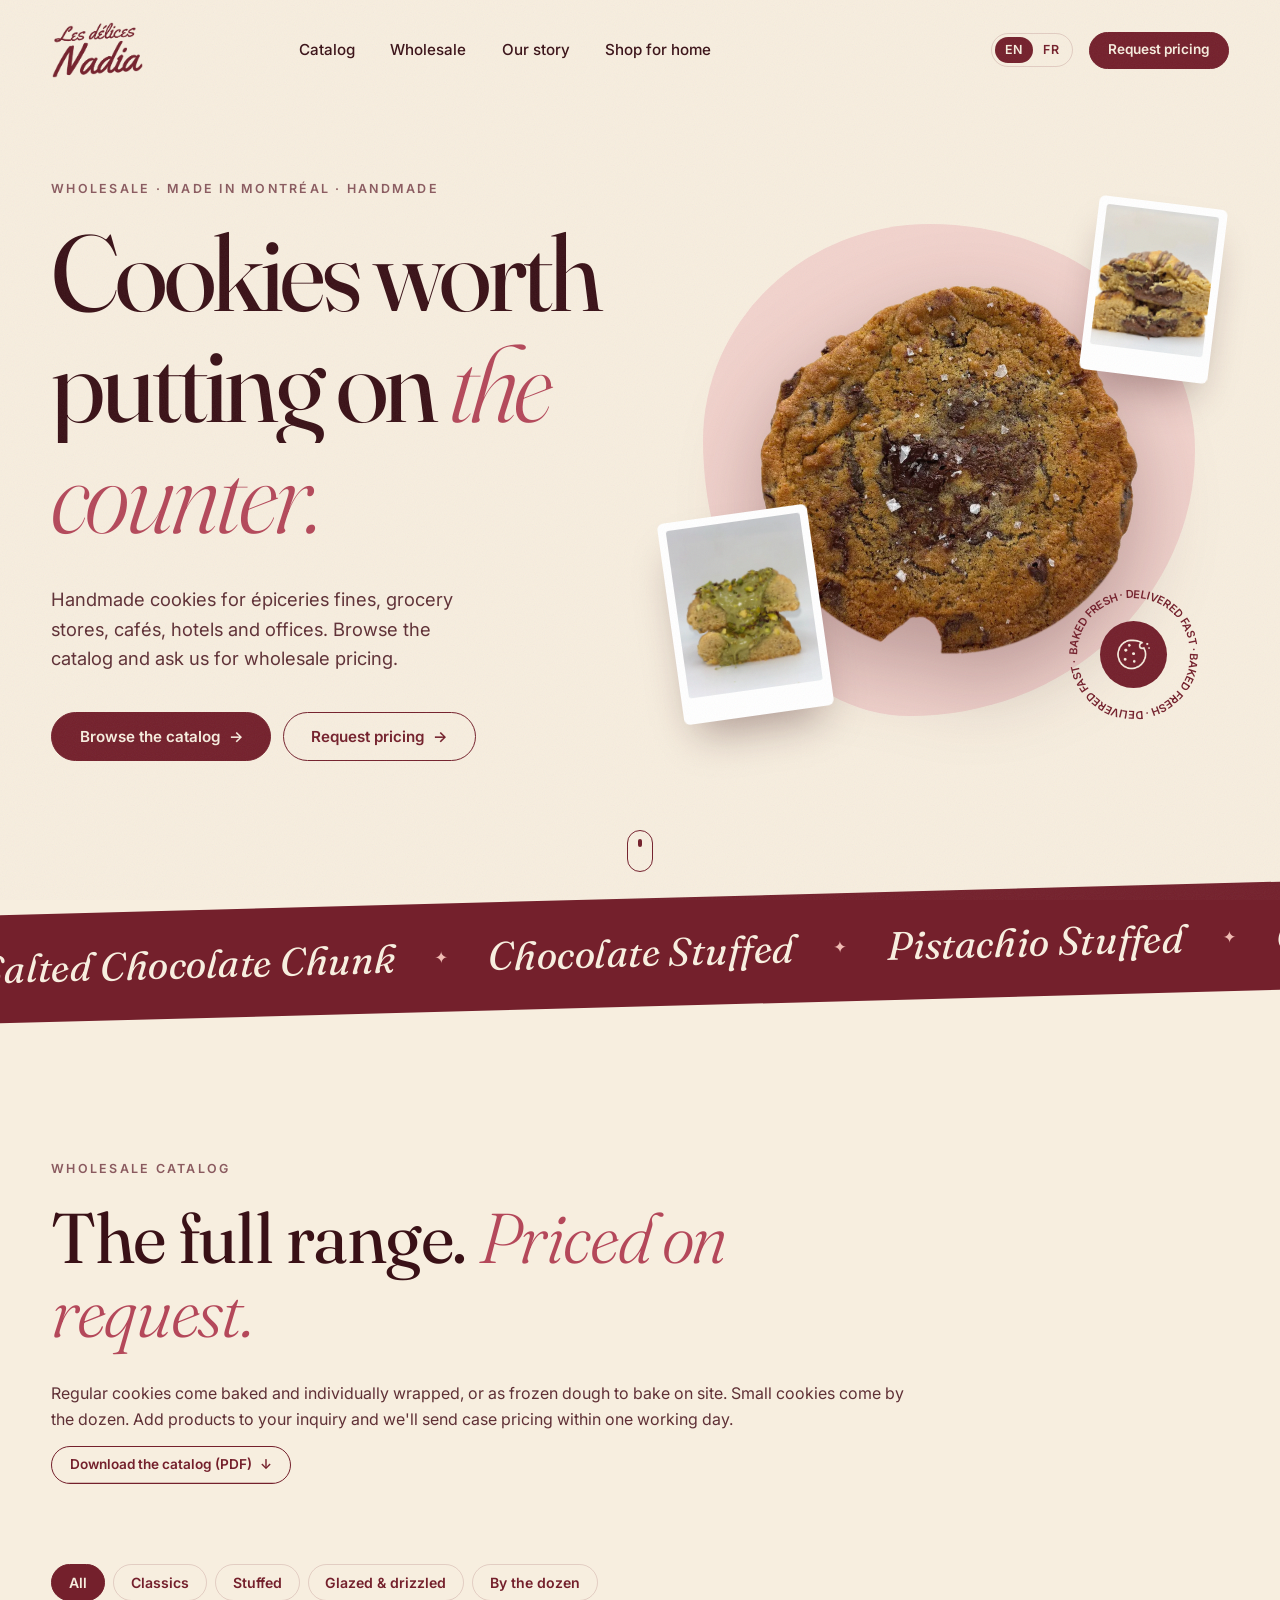
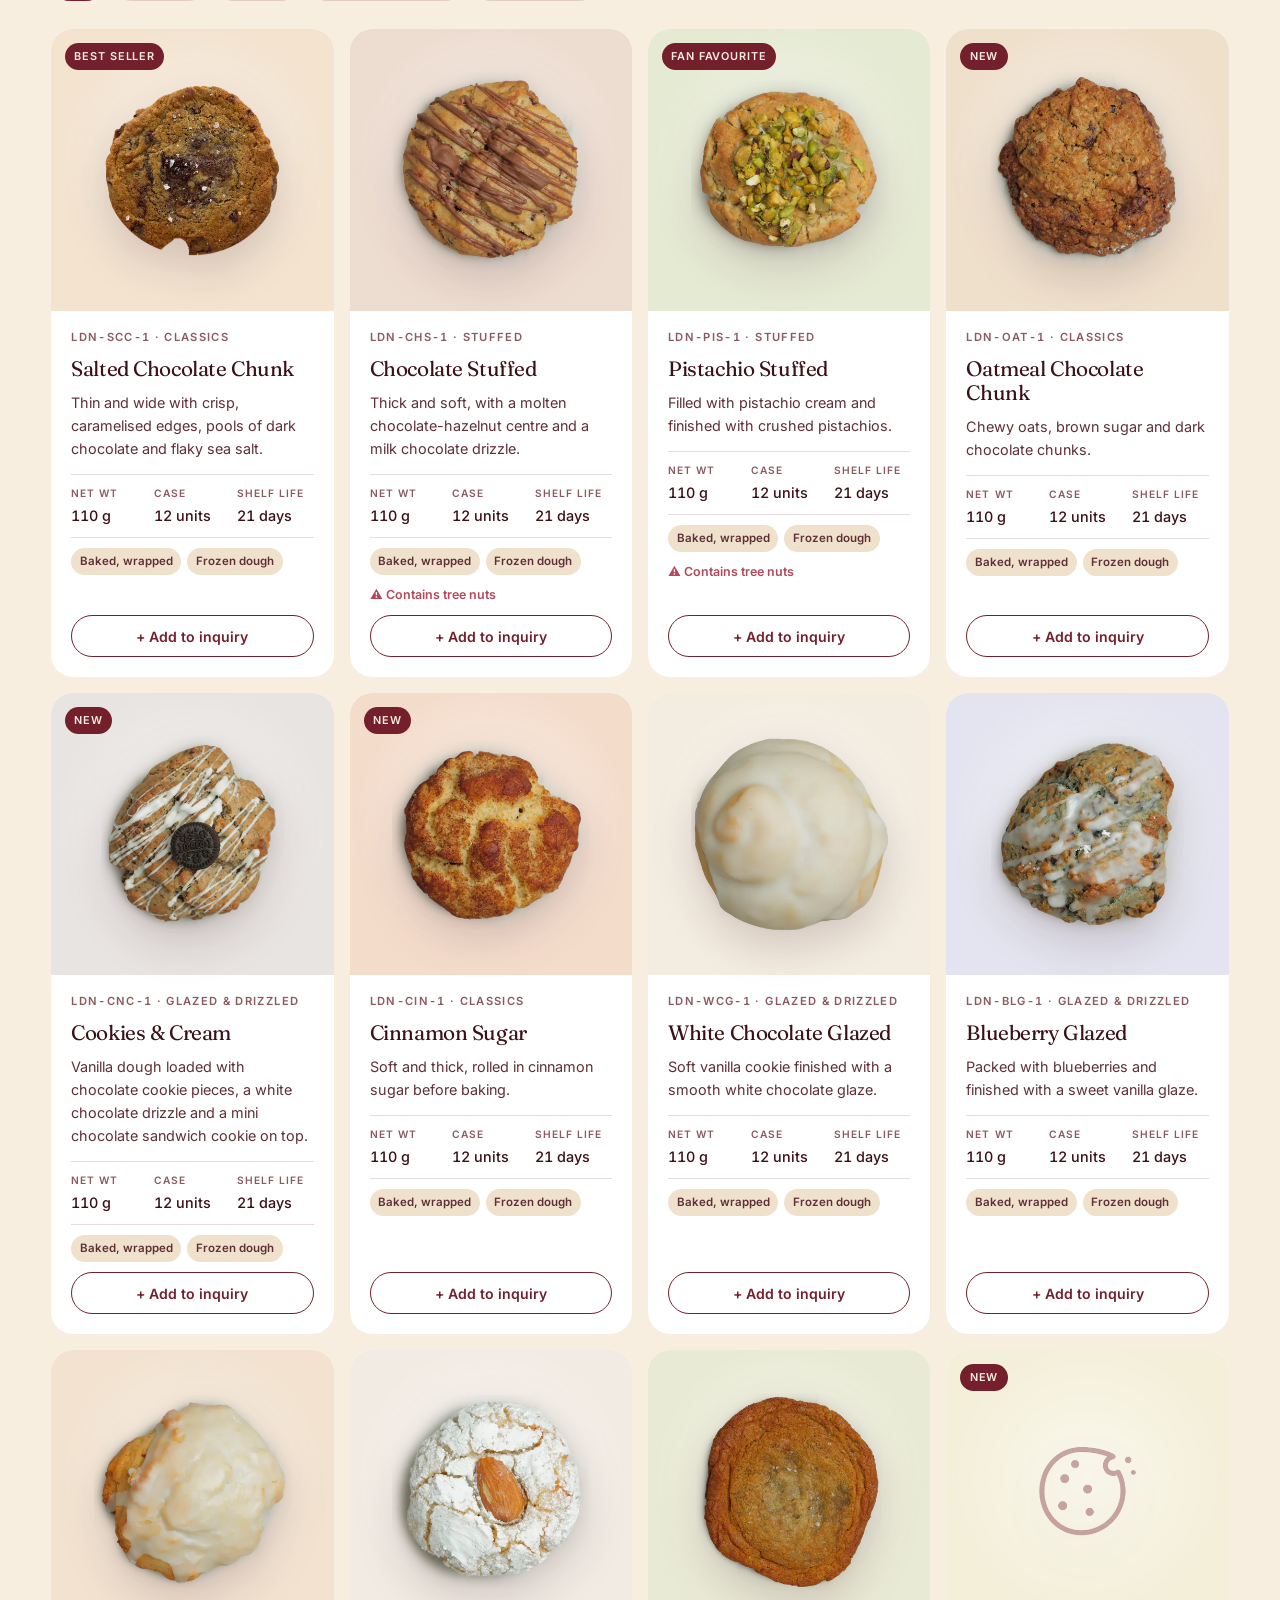
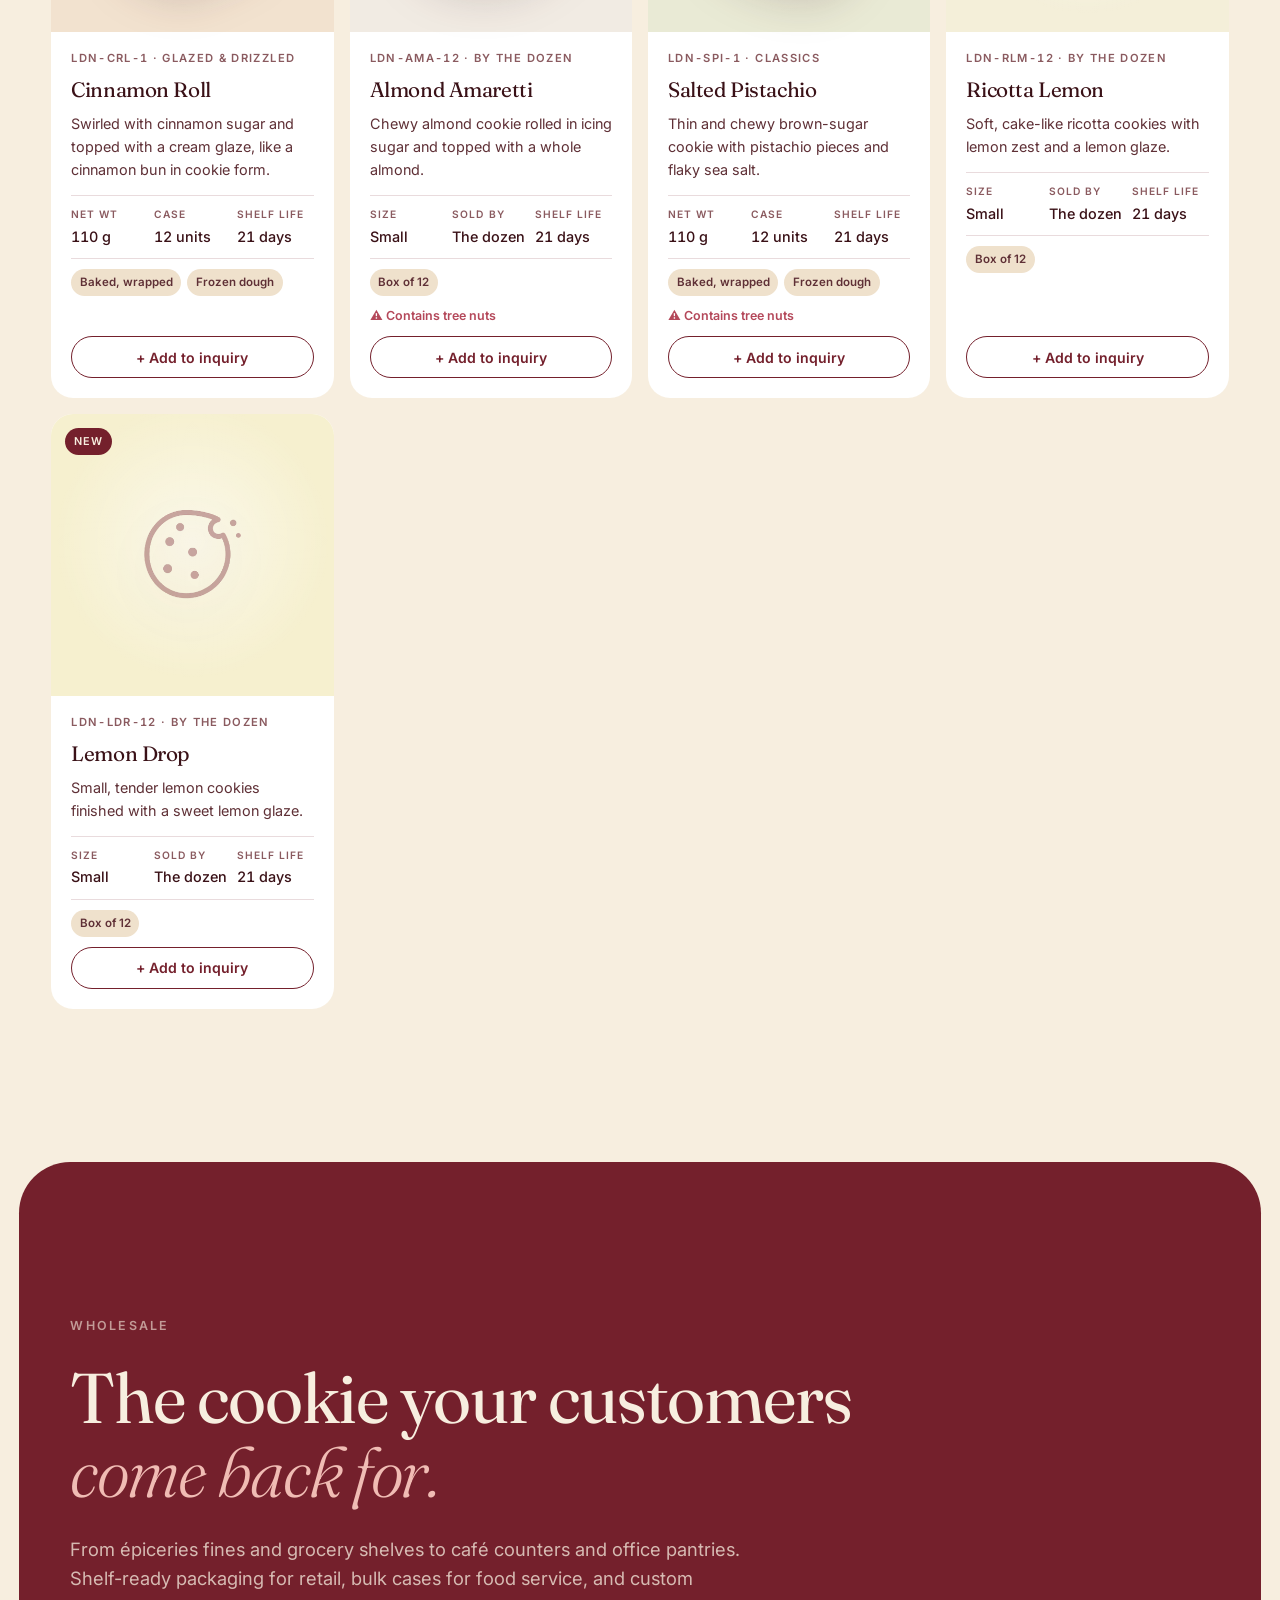
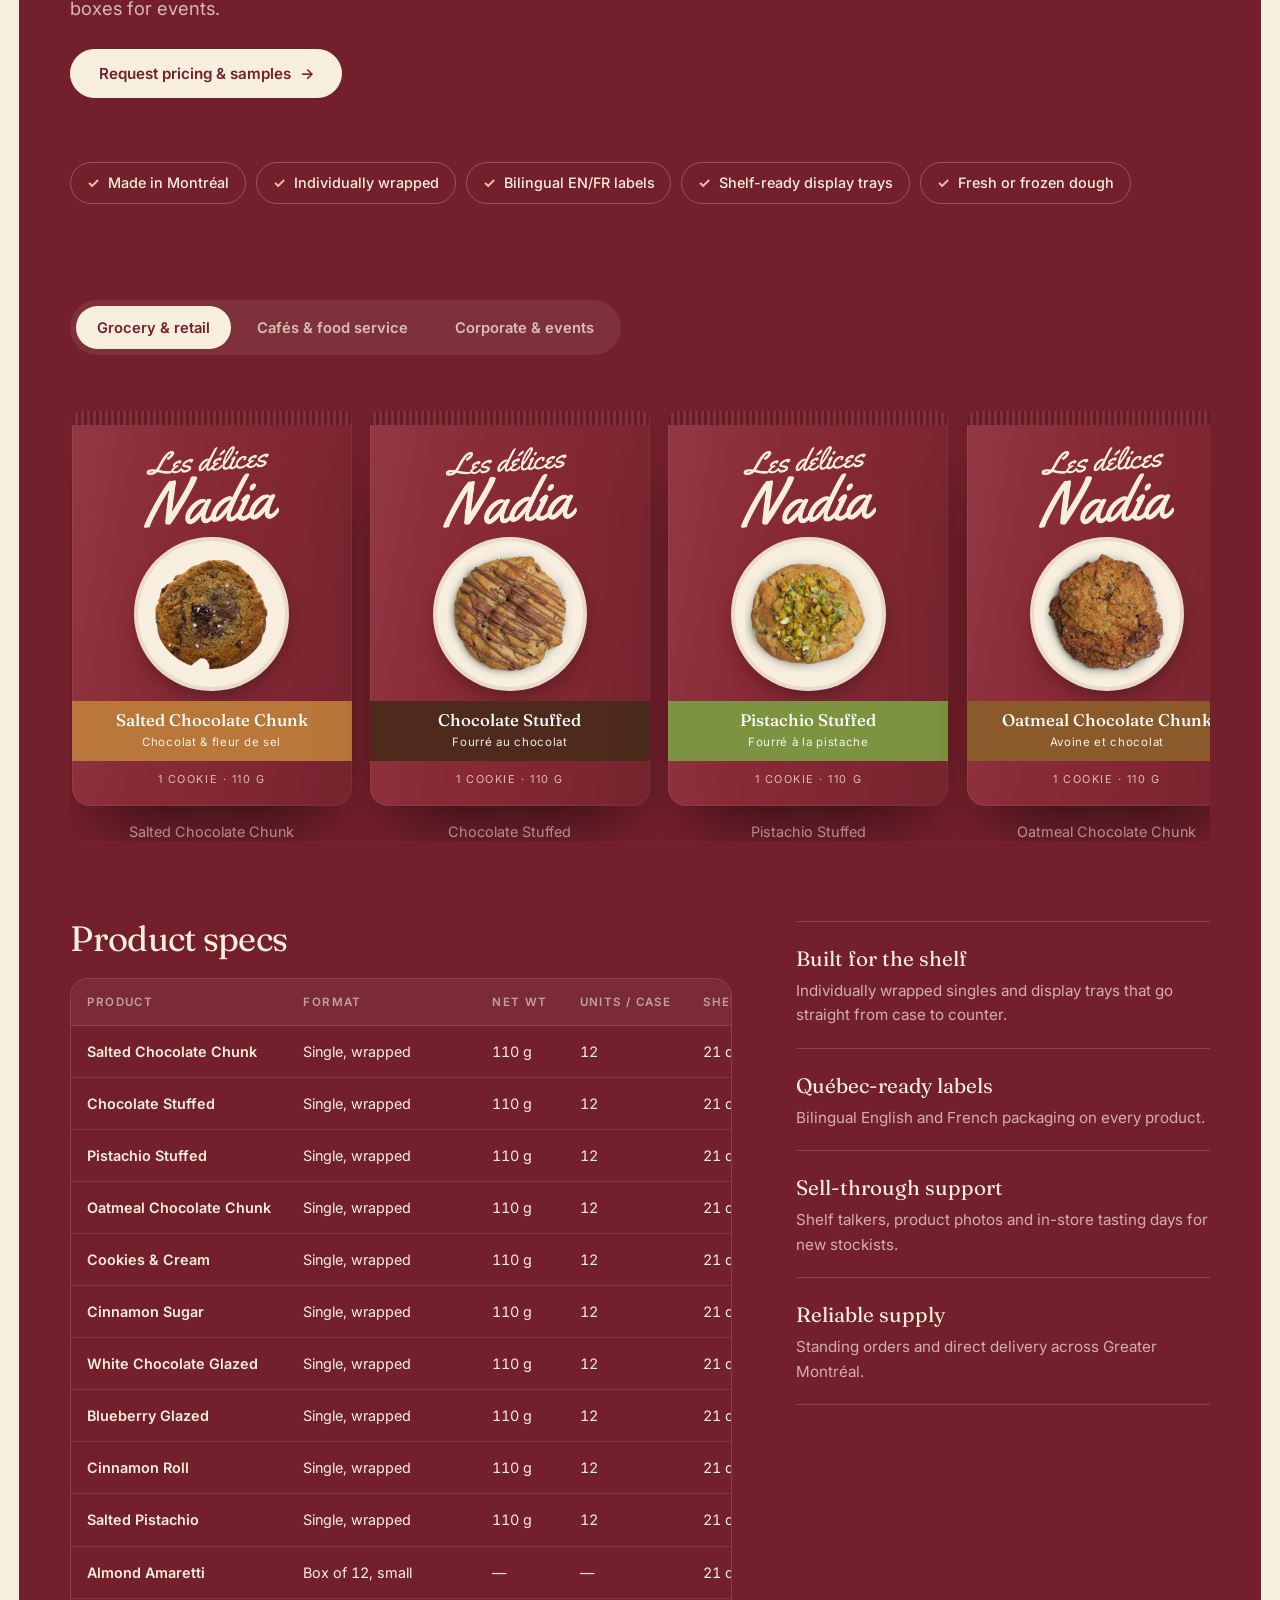
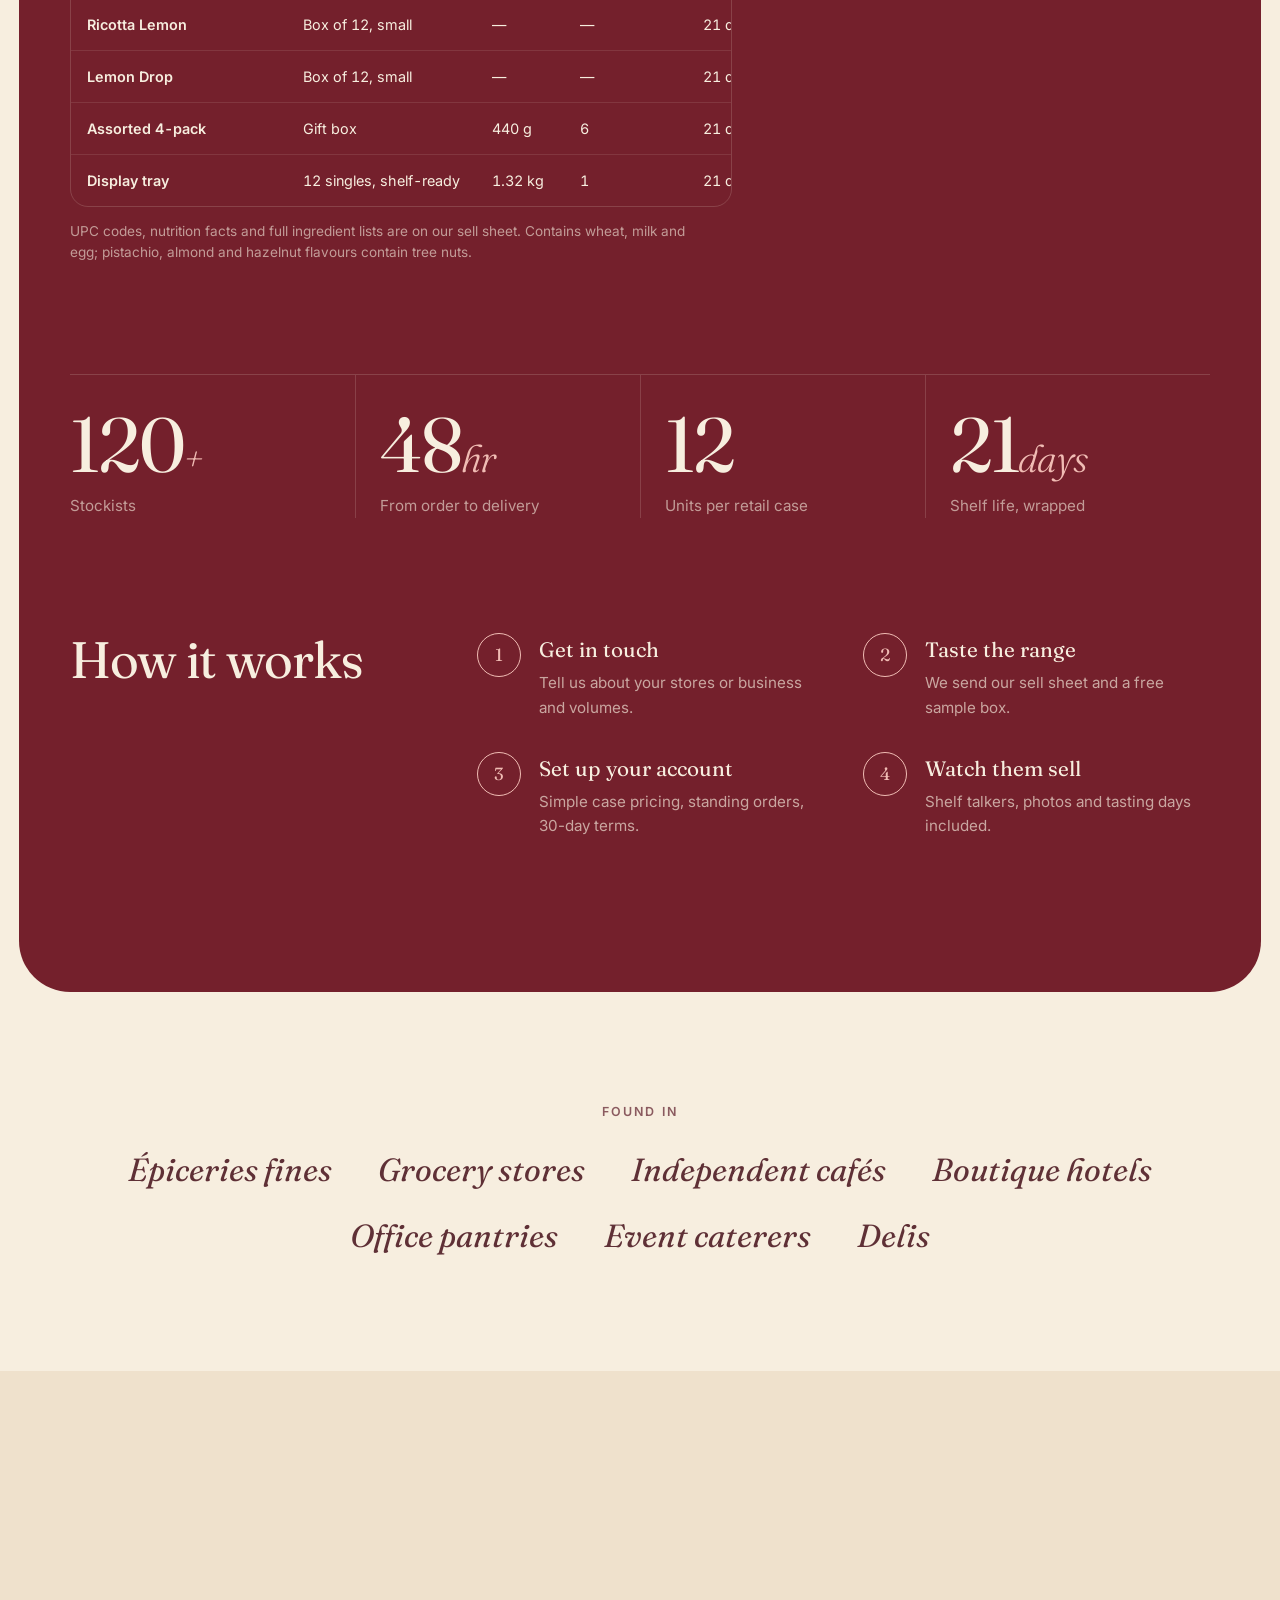
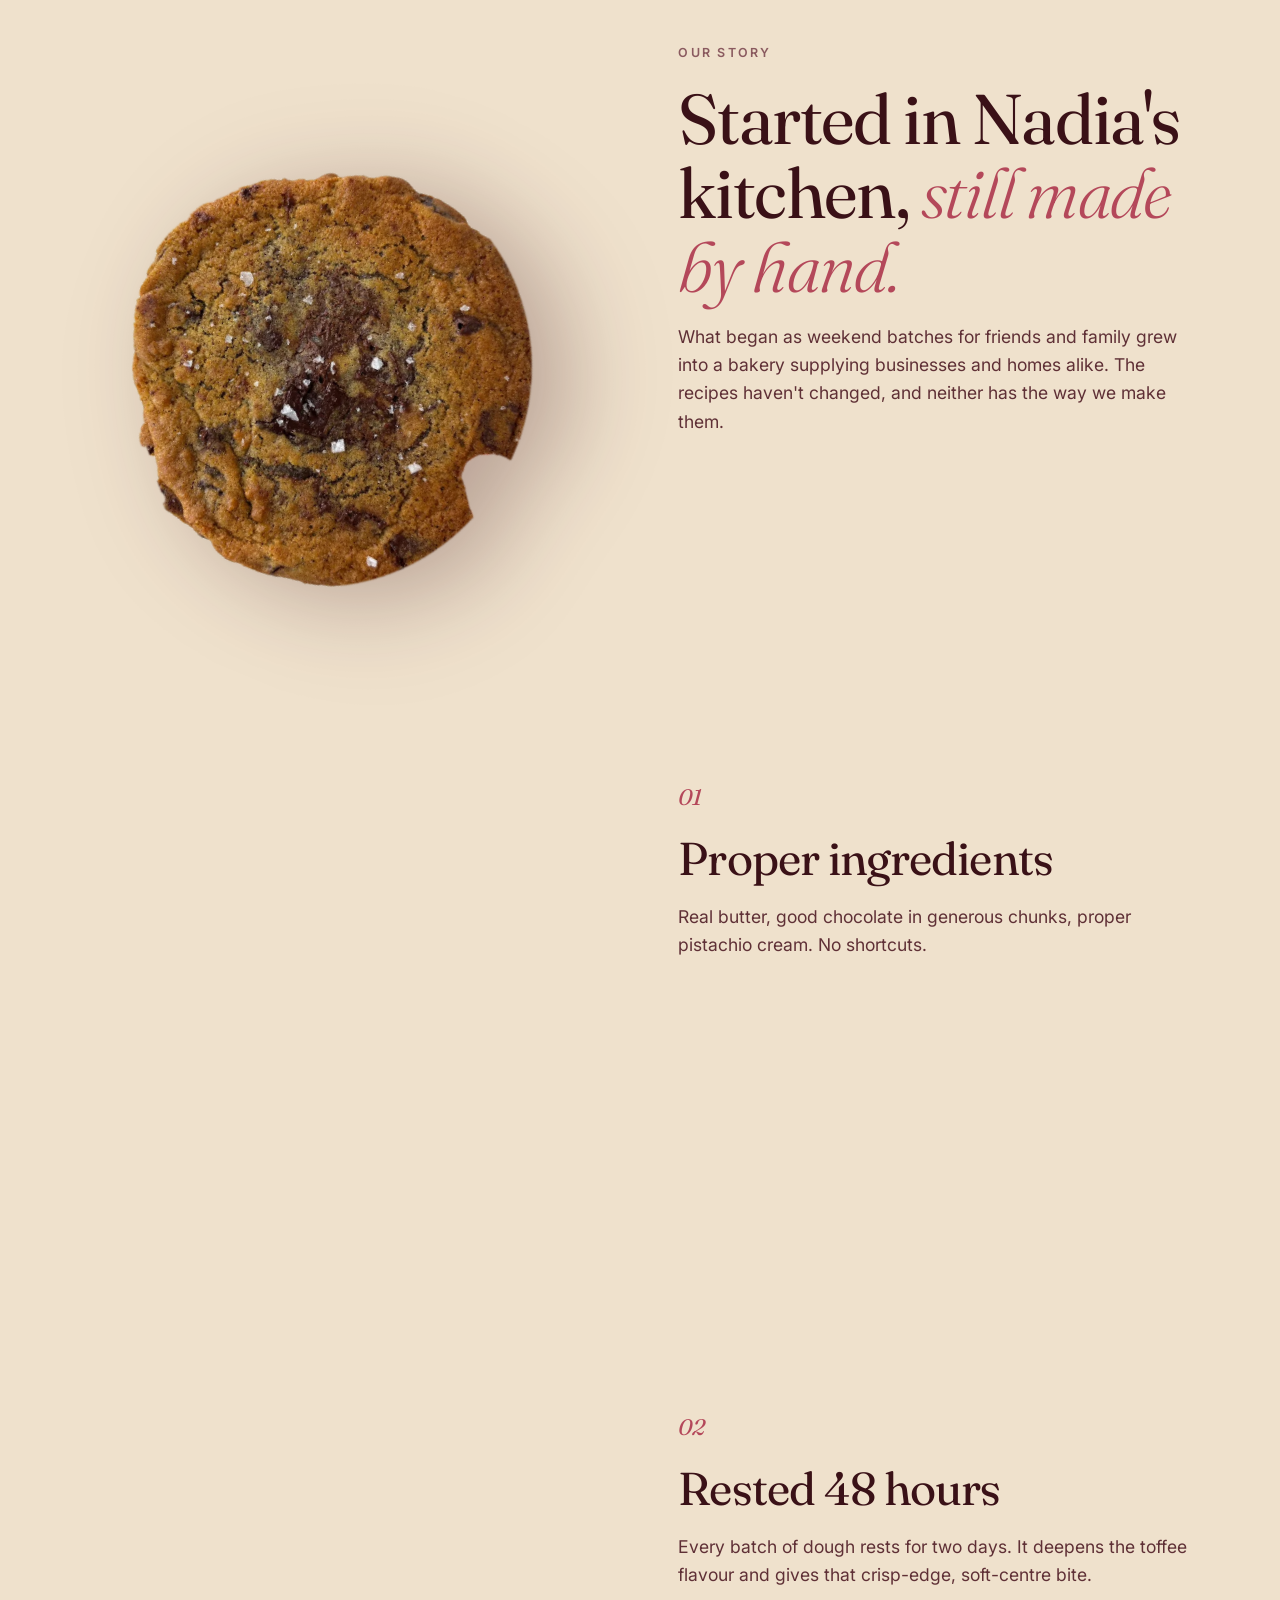
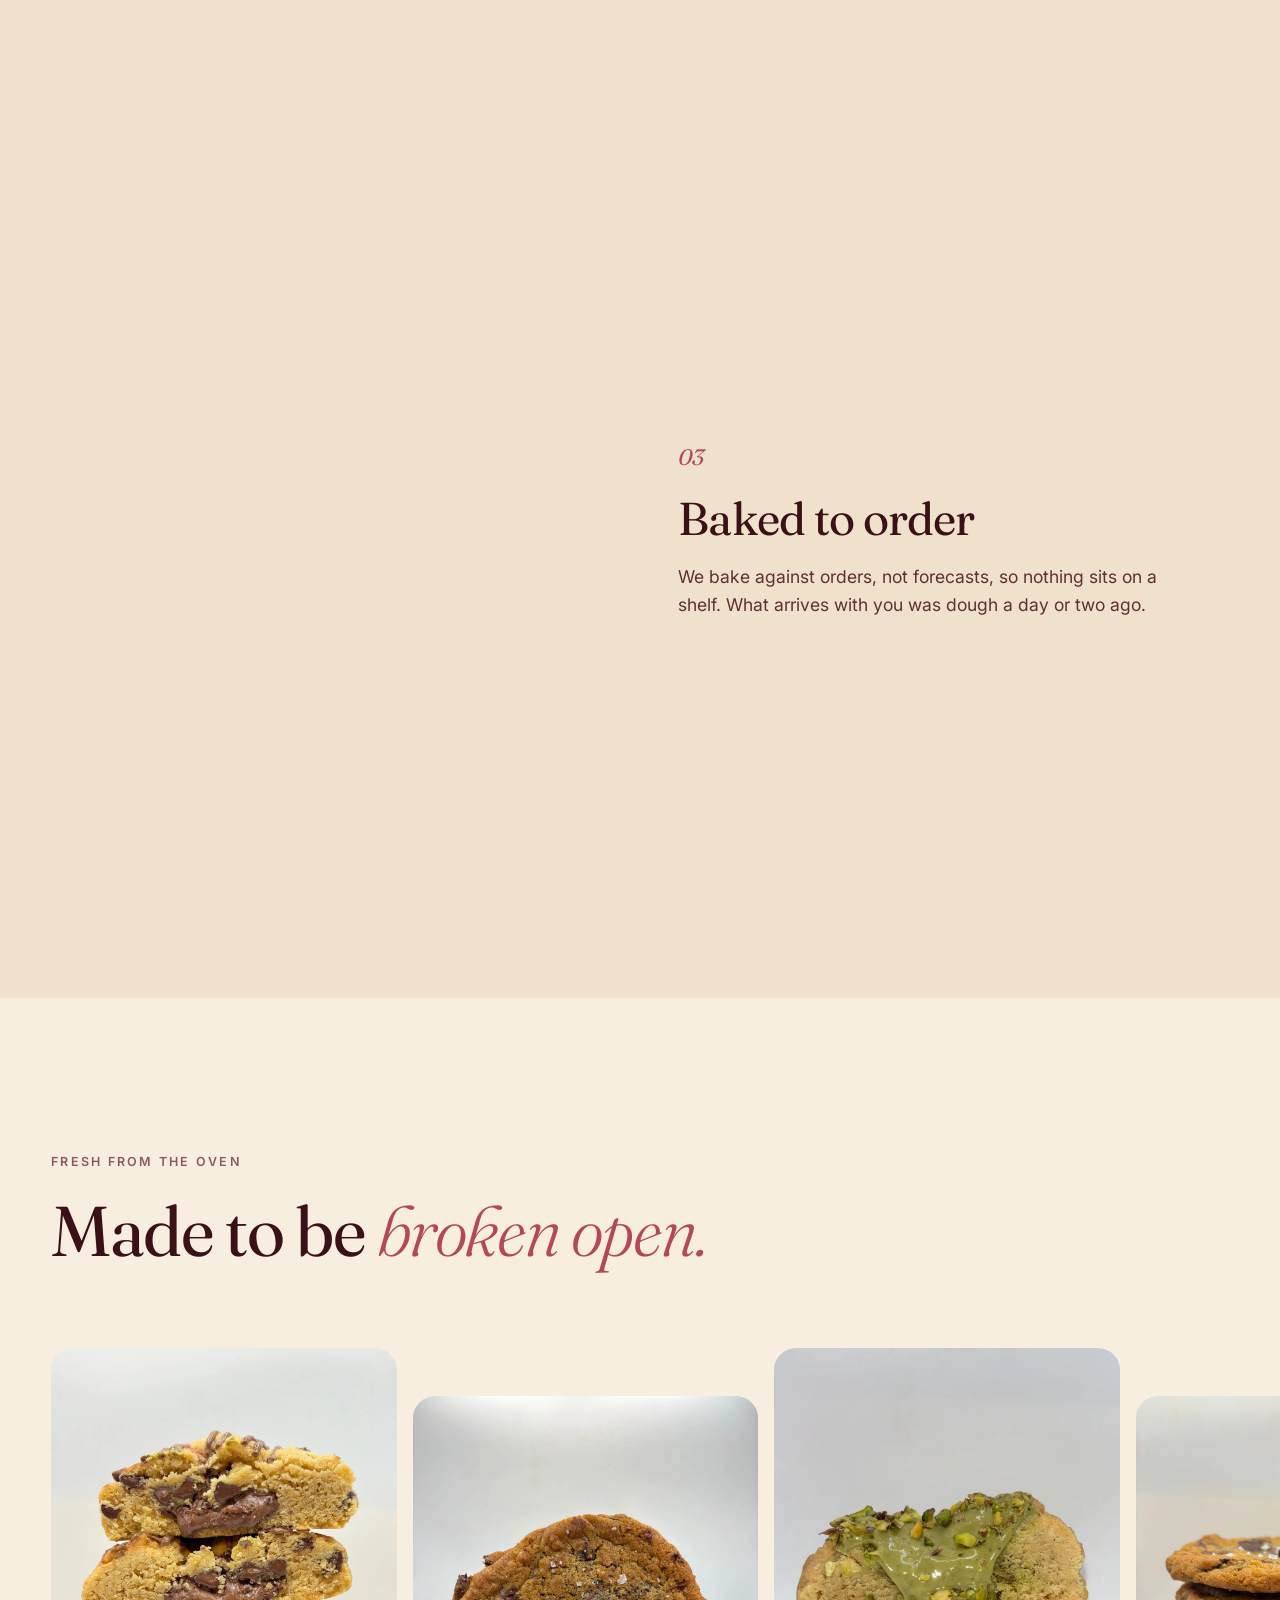
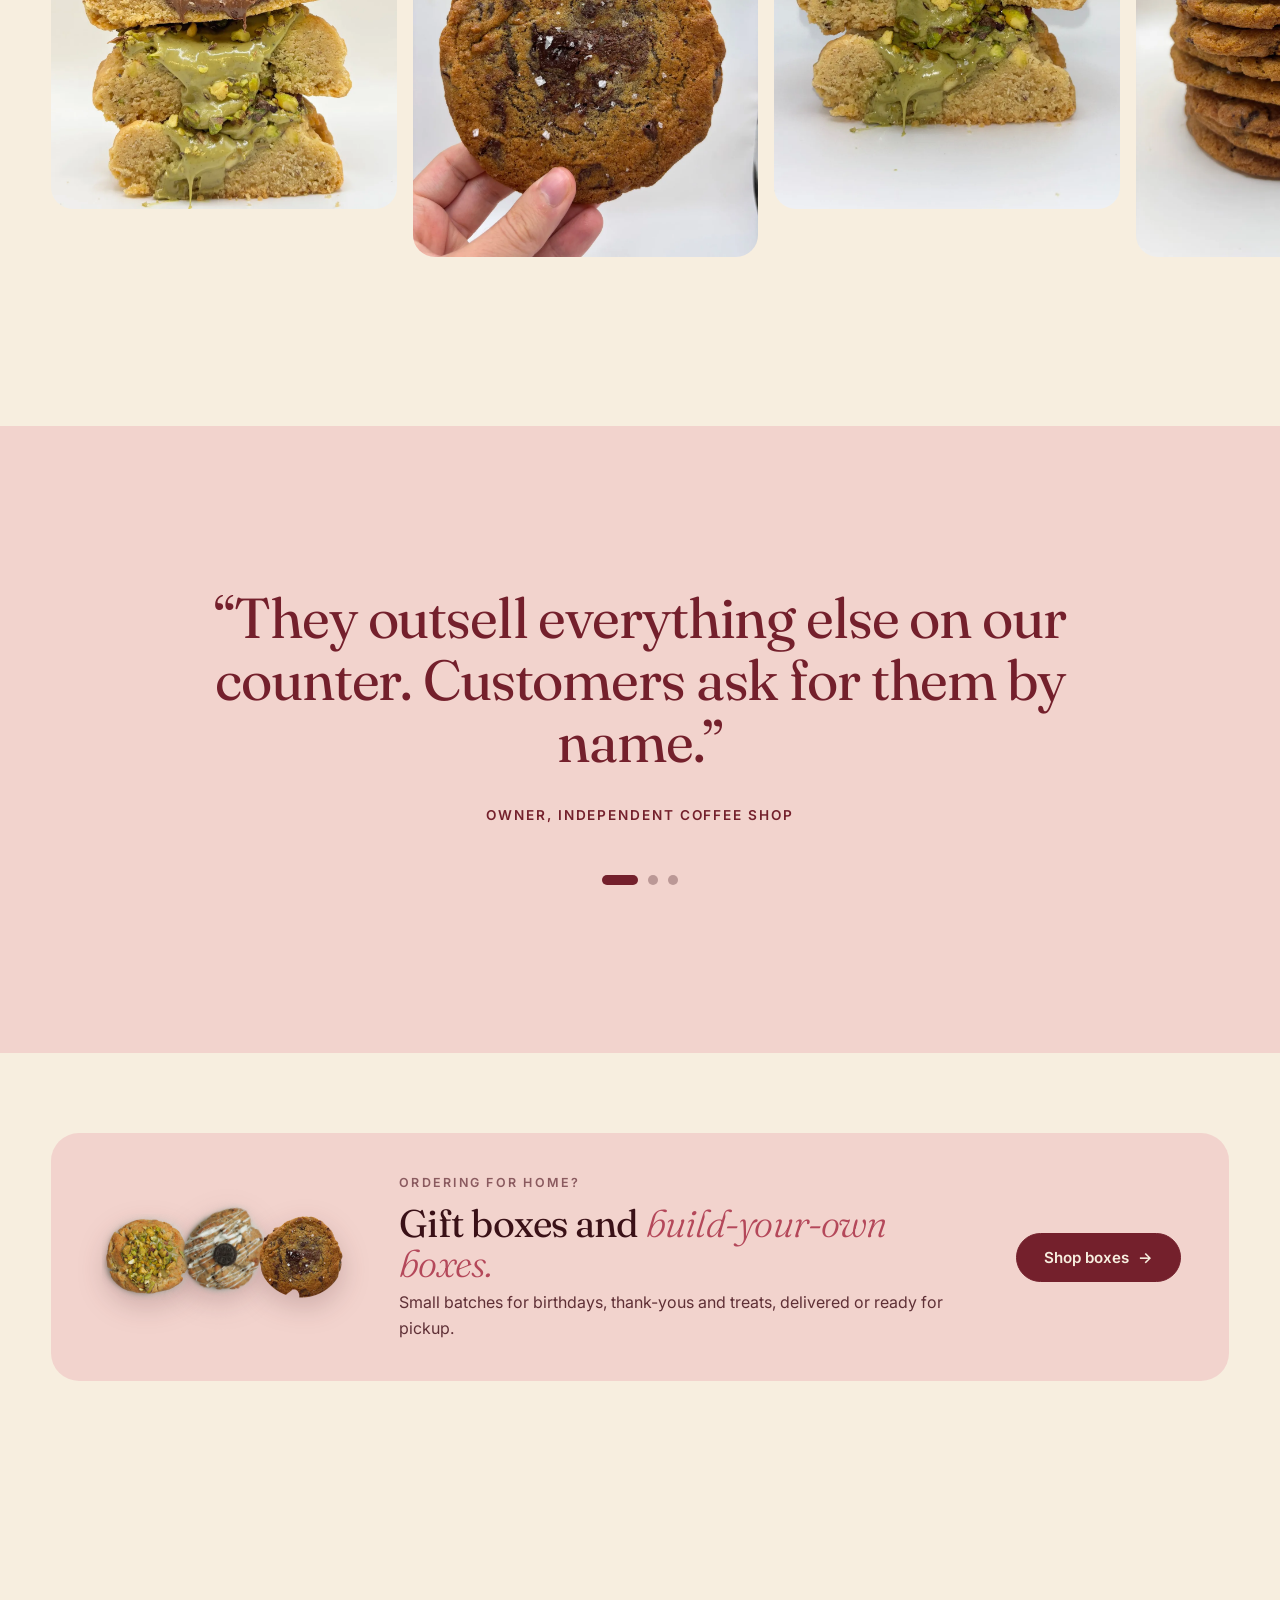
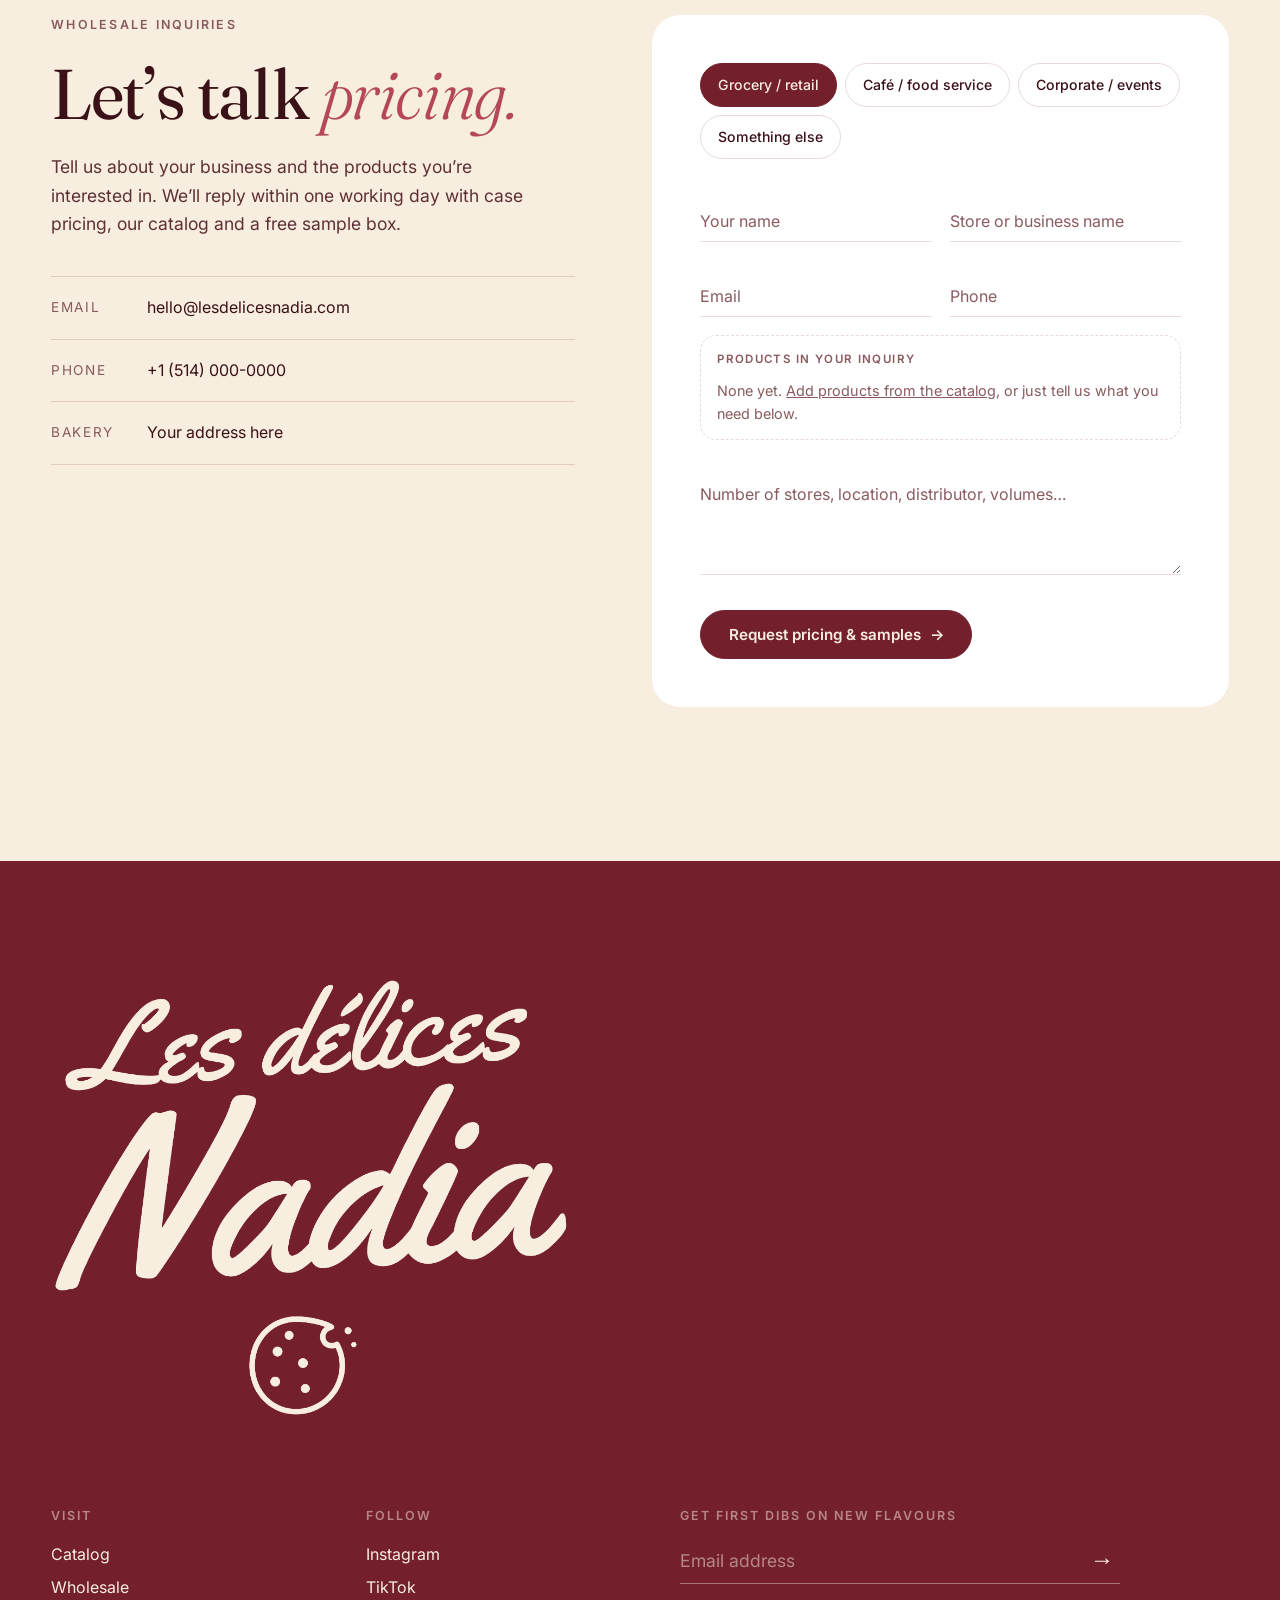
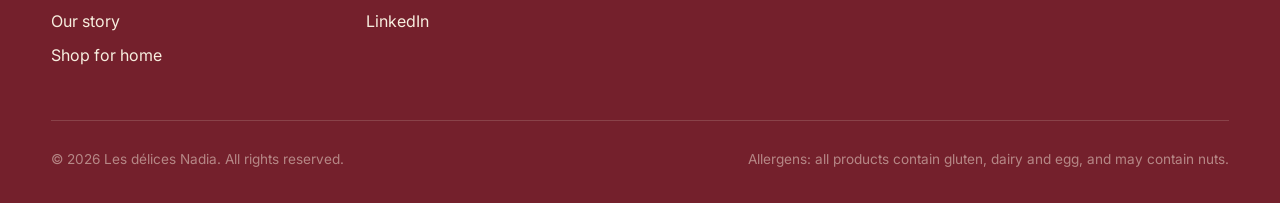
==== commit af8fbe4f: "Set real prices; add small cookies sold by the dozen - Shopify prices: Pistachio Stuffed $5, other r" ====
--- a/index.html
+++ b/index.html
@@ -92,6 +92,8 @@
         <span>Cinnamon Roll</span><i>✦</i>
         <span>Almond Amaretti</span><i>✦</i>
         <span>Salted Pistachio</span><i>✦</i>
+        <span>Ricotta Lemon</span><i>✦</i>
+        <span>Lemon Drop</span><i>✦</i>
         <span>Salted Chocolate Chunk</span><i>✦</i>
         <span>Chocolate Stuffed</span><i>✦</i>
         <span>Pistachio Stuffed</span><i>✦</i>
@@ -103,6 +105,8 @@
         <span>Cinnamon Roll</span><i>✦</i>
         <span>Almond Amaretti</span><i>✦</i>
         <span>Salted Pistachio</span><i>✦</i>
+        <span>Ricotta Lemon</span><i>✦</i>
+        <span>Lemon Drop</span><i>✦</i>
       </div>
     </div>
 
@@ -116,7 +120,7 @@
           <h2 class="reveal">The full range. <em>Priced on request.</em></h2>
         </div>
         <div class="catalog__intro reveal">
-          <p>Every cookie is available baked and individually wrapped, or as frozen dough to bake on site. Add products to your inquiry and we'll send case pricing within one working day.</p>
+          <p>Regular cookies come baked and individually wrapped, or as frozen dough to bake on site. Small cookies come by the dozen. Add products to your inquiry and we'll send case pricing within one working day.</p>
           <a class="btn btn--ghost btn--sm catalog__pdf" href="assets/les-delices-nadia-catalog-en.pdf" data-href-fr="assets/les-delices-nadia-catalog-fr.pdf" target="_blank" rel="noopener">Download the catalog (PDF) <span class="arrow">↓</span></a>
         </div>
       </div>
@@ -125,7 +129,7 @@
         <button type="button" data-filter="classic" aria-pressed="false">Classics</button>
         <button type="button" data-filter="stuffed" aria-pressed="false">Stuffed</button>
         <button type="button" data-filter="glazed" aria-pressed="false">Glazed &amp; drizzled</button>
-        <button type="button" data-filter="specialty" aria-pressed="false">Specialty</button>
+        <button type="button" data-filter="small" aria-pressed="false">By the dozen</button>
       </div>
       <div class="catalog__grid">
         <article class="cat-item reveal" data-handle="salted-chocolate-chunk" data-cat="classic">
@@ -149,13 +153,14 @@
           <div class="cat-item__body">
             <p class="cat-item__meta"><span data-no-i18n>LDN-CHS-1</span> · <span>Stuffed</span></p>
             <h3>Chocolate Stuffed</h3>
-            <p class="cat-item__desc">Thick and soft, with a molten chocolate centre and a milk chocolate drizzle.</p>
-            <dl class="cat-item__specs">
-              <div><dt>Net wt</dt><dd>110 g</dd></div>
-              <div><dt>Case</dt><dd>12 units</dd></div>
-              <div><dt>Shelf life</dt><dd>21 days</dd></div>
-            </dl>
-            <ul class="cat-item__formats"><li>Baked, wrapped</li><li>Frozen dough</li></ul>
+            <p class="cat-item__desc">Thick and soft, with a molten chocolate-hazelnut centre and a milk chocolate drizzle.</p>
+            <dl class="cat-item__specs">
+              <div><dt>Net wt</dt><dd>110 g</dd></div>
+              <div><dt>Case</dt><dd>12 units</dd></div>
+              <div><dt>Shelf life</dt><dd>21 days</dd></div>
+            </dl>
+            <ul class="cat-item__formats"><li>Baked, wrapped</li><li>Frozen dough</li></ul>
+            <p class="cat-item__allergen">Contains tree nuts</p>
             <button type="button" class="cat-item__add" aria-pressed="false"><span class="cat-item__off">+ Add to inquiry</span><span class="cat-item__on">✓ In your inquiry</span></button>
           </div>
         </article>
@@ -269,18 +274,18 @@
             <button type="button" class="cat-item__add" aria-pressed="false"><span class="cat-item__off">+ Add to inquiry</span><span class="cat-item__on">✓ In your inquiry</span></button>
           </div>
         </article>
-        <article class="cat-item reveal" data-handle="almond-amaretti" data-cat="specialty">
+        <article class="cat-item reveal" data-handle="almond-amaretti" data-cat="small">
           <div class="cat-item__img" style="--tint: #f1ebe3"><img src="assets/cut-almond-amaretti-sm.webp" alt="Almond Amaretti cookie" width="400" height="400" loading="lazy"></div>
           <div class="cat-item__body">
-            <p class="cat-item__meta"><span data-no-i18n>LDN-AMA-1</span> · <span>Specialty</span></p>
+            <p class="cat-item__meta"><span data-no-i18n>LDN-AMA-12</span> · <span>By the dozen</span></p>
             <h3>Almond Amaretti</h3>
             <p class="cat-item__desc">Chewy almond cookie rolled in icing sugar and topped with a whole almond.</p>
             <dl class="cat-item__specs">
-              <div><dt>Net wt</dt><dd>110 g</dd></div>
-              <div><dt>Case</dt><dd>12 units</dd></div>
-              <div><dt>Shelf life</dt><dd>21 days</dd></div>
-            </dl>
-            <ul class="cat-item__formats"><li>Baked, wrapped</li><li>Frozen dough</li></ul>
+              <div><dt>Size</dt><dd>Small</dd></div>
+              <div><dt>Sold by</dt><dd>The dozen</dd></div>
+              <div><dt>Shelf life</dt><dd>21 days</dd></div>
+            </dl>
+            <ul class="cat-item__formats"><li>Box of 12</li></ul>
             <p class="cat-item__allergen">Contains tree nuts</p>
             <button type="button" class="cat-item__add" aria-pressed="false"><span class="cat-item__off">+ Add to inquiry</span><span class="cat-item__on">✓ In your inquiry</span></button>
           </div>
@@ -298,6 +303,38 @@
             </dl>
             <ul class="cat-item__formats"><li>Baked, wrapped</li><li>Frozen dough</li></ul>
             <p class="cat-item__allergen">Contains tree nuts</p>
+            <button type="button" class="cat-item__add" aria-pressed="false"><span class="cat-item__off">+ Add to inquiry</span><span class="cat-item__on">✓ In your inquiry</span></button>
+          </div>
+        </article>
+        <article class="cat-item reveal" data-handle="ricotta-lemon" data-cat="small">
+          <div class="cat-item__img" style="--tint: #f4efd9"><img src="assets/cut-ricotta-lemon-sm.webp" alt="Ricotta Lemon cookie" width="400" height="400" loading="lazy"></div>
+          <span class="cat-item__tag">New</span>
+          <div class="cat-item__body">
+            <p class="cat-item__meta"><span data-no-i18n>LDN-RLM-12</span> · <span>By the dozen</span></p>
+            <h3>Ricotta Lemon</h3>
+            <p class="cat-item__desc">Soft, cake-like ricotta cookies with lemon zest and a lemon glaze.</p>
+            <dl class="cat-item__specs">
+              <div><dt>Size</dt><dd>Small</dd></div>
+              <div><dt>Sold by</dt><dd>The dozen</dd></div>
+              <div><dt>Shelf life</dt><dd>21 days</dd></div>
+            </dl>
+            <ul class="cat-item__formats"><li>Box of 12</li></ul>
+            <button type="button" class="cat-item__add" aria-pressed="false"><span class="cat-item__off">+ Add to inquiry</span><span class="cat-item__on">✓ In your inquiry</span></button>
+          </div>
+        </article>
+        <article class="cat-item reveal" data-handle="lemon-drop" data-cat="small">
+          <div class="cat-item__img" style="--tint: #f6f0cf"><img src="assets/cut-lemon-drop-sm.webp" alt="Lemon Drop cookie" width="400" height="400" loading="lazy"></div>
+          <span class="cat-item__tag">New</span>
+          <div class="cat-item__body">
+            <p class="cat-item__meta"><span data-no-i18n>LDN-LDR-12</span> · <span>By the dozen</span></p>
+            <h3>Lemon Drop</h3>
+            <p class="cat-item__desc">Small, tender lemon cookies finished with a sweet lemon glaze.</p>
+            <dl class="cat-item__specs">
+              <div><dt>Size</dt><dd>Small</dd></div>
+              <div><dt>Sold by</dt><dd>The dozen</dd></div>
+              <div><dt>Shelf life</dt><dd>21 days</dd></div>
+            </dl>
+            <ul class="cat-item__formats"><li>Box of 12</li></ul>
             <button type="button" class="cat-item__add" aria-pressed="false"><span class="cat-item__off">+ Add to inquiry</span><span class="cat-item__on">✓ In your inquiry</span></button>
           </div>
         </article>
@@ -412,15 +449,6 @@
                 <span class="pack__wt">1 cookie · 110 g</span>
               </div>
               <figcaption>Cinnamon Roll</figcaption>
-            </figure>
-            <figure class="pack reveal">
-              <div class="pack__bag" style="--band: #8f6a4a">
-                <span class="logo-mark logo-mark--word pack__logo"></span>
-                <div class="pack__window"><img src="assets/cut-almond-amaretti-sm.webp" alt="" width="400" height="400" loading="lazy"></div>
-                <div class="pack__band" data-no-i18n><strong>Almond Amaretti</strong><span>Amaretti aux amandes</span></div>
-                <span class="pack__wt">1 cookie · 110 g</span>
-              </div>
-              <figcaption>Almond Amaretti</figcaption>
             </figure>
             <figure class="pack reveal">
               <div class="pack__bag" style="--band: #5f7a36">
@@ -449,14 +477,16 @@
                     <tr><td>White Chocolate Glazed</td><td>Single, wrapped</td><td>110 g</td><td>12</td><td>21 days</td><td>Ambient</td></tr>
                     <tr><td>Blueberry Glazed</td><td>Single, wrapped</td><td>110 g</td><td>12</td><td>21 days</td><td>Ambient</td></tr>
                     <tr><td>Cinnamon Roll</td><td>Single, wrapped</td><td>110 g</td><td>12</td><td>21 days</td><td>Ambient</td></tr>
-                    <tr><td>Almond Amaretti</td><td>Single, wrapped</td><td>110 g</td><td>12</td><td>21 days</td><td>Ambient</td></tr>
                     <tr><td>Salted Pistachio</td><td>Single, wrapped</td><td>110 g</td><td>12</td><td>21 days</td><td>Ambient</td></tr>
+                    <tr><td>Almond Amaretti</td><td>Box of 12, small</td><td>—</td><td>—</td><td>21 days</td><td>Ambient</td></tr>
+                    <tr><td>Ricotta Lemon</td><td>Box of 12, small</td><td>—</td><td>—</td><td>21 days</td><td>Ambient</td></tr>
+                    <tr><td>Lemon Drop</td><td>Box of 12, small</td><td>—</td><td>—</td><td>21 days</td><td>Ambient</td></tr>
                     <tr><td>Assorted 4-pack</td><td>Gift box</td><td>440 g</td><td>6</td><td>21 days</td><td>Ambient</td></tr>
                     <tr><td>Display tray</td><td>12 singles, shelf-ready</td><td>1.32 kg</td><td>1</td><td>21 days</td><td>Ambient</td></tr>
                   </tbody>
                 </table>
               </div>
-              <p class="specs__note">UPC codes, nutrition facts and full ingredient lists are on our sell sheet. Contains wheat, milk and egg; pistachio and almond flavours contain tree nuts.</p>
+              <p class="specs__note">UPC codes, nutrition facts and full ingredient lists are on our sell sheet. Contains wheat, milk and egg; pistachio, almond and hazelnut flavours contain tree nuts.</p>
             </div>
             <ul class="why reveal">
               <li><strong>Built for the shelf</strong><span>Individually wrapped singles and display trays that go straight from case to counter.</span></li>
